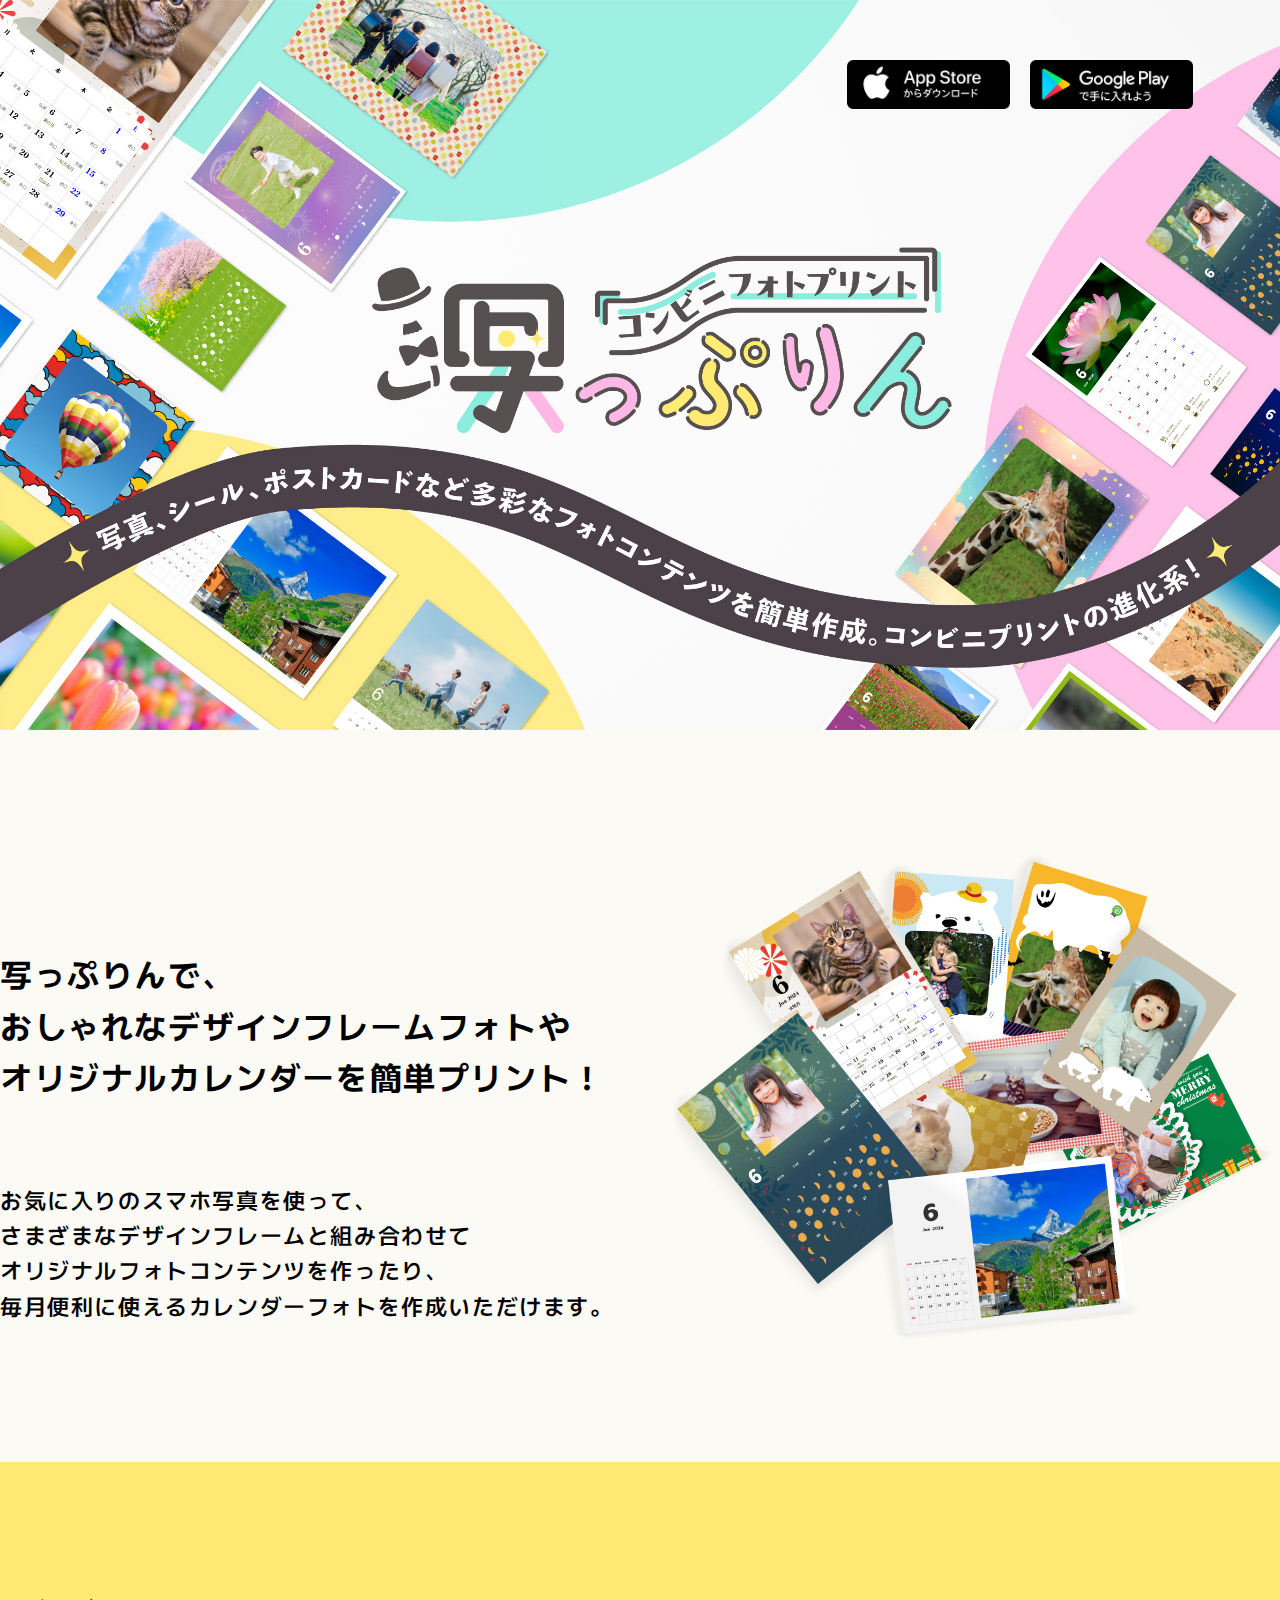
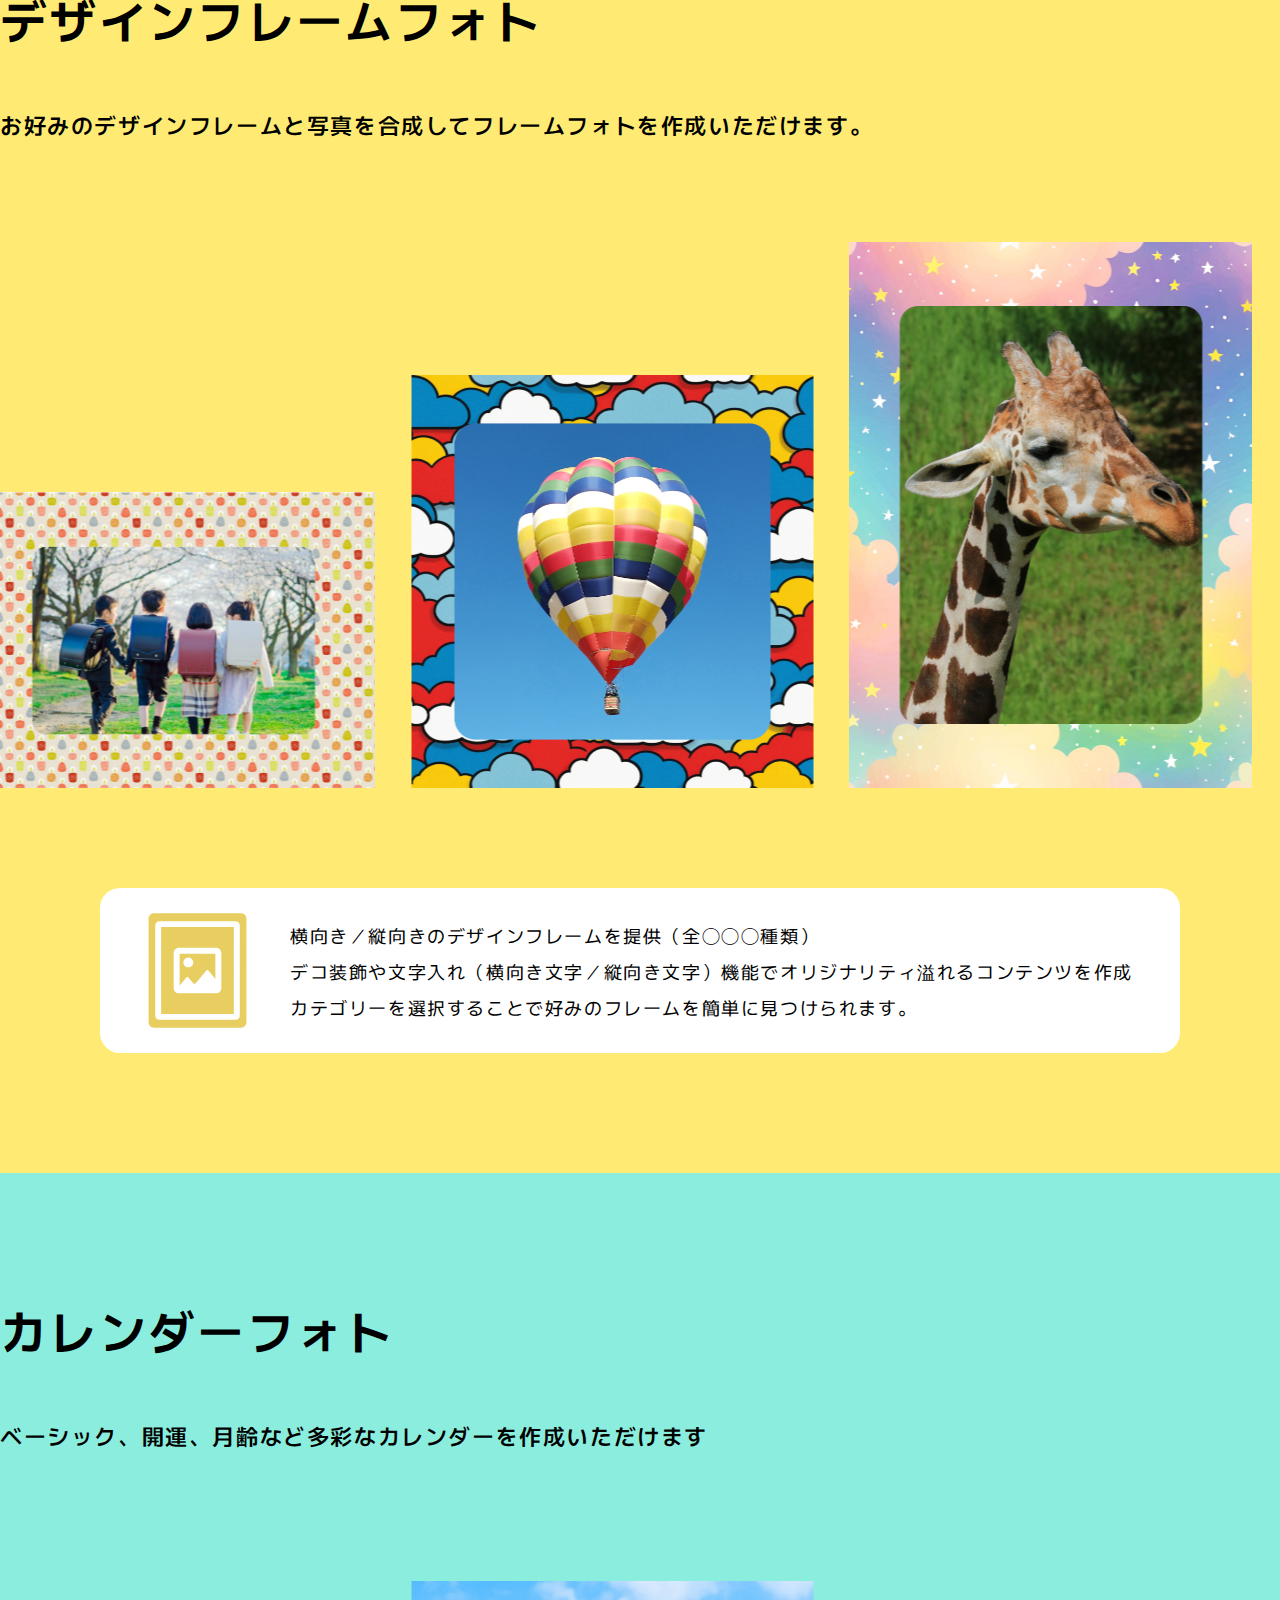
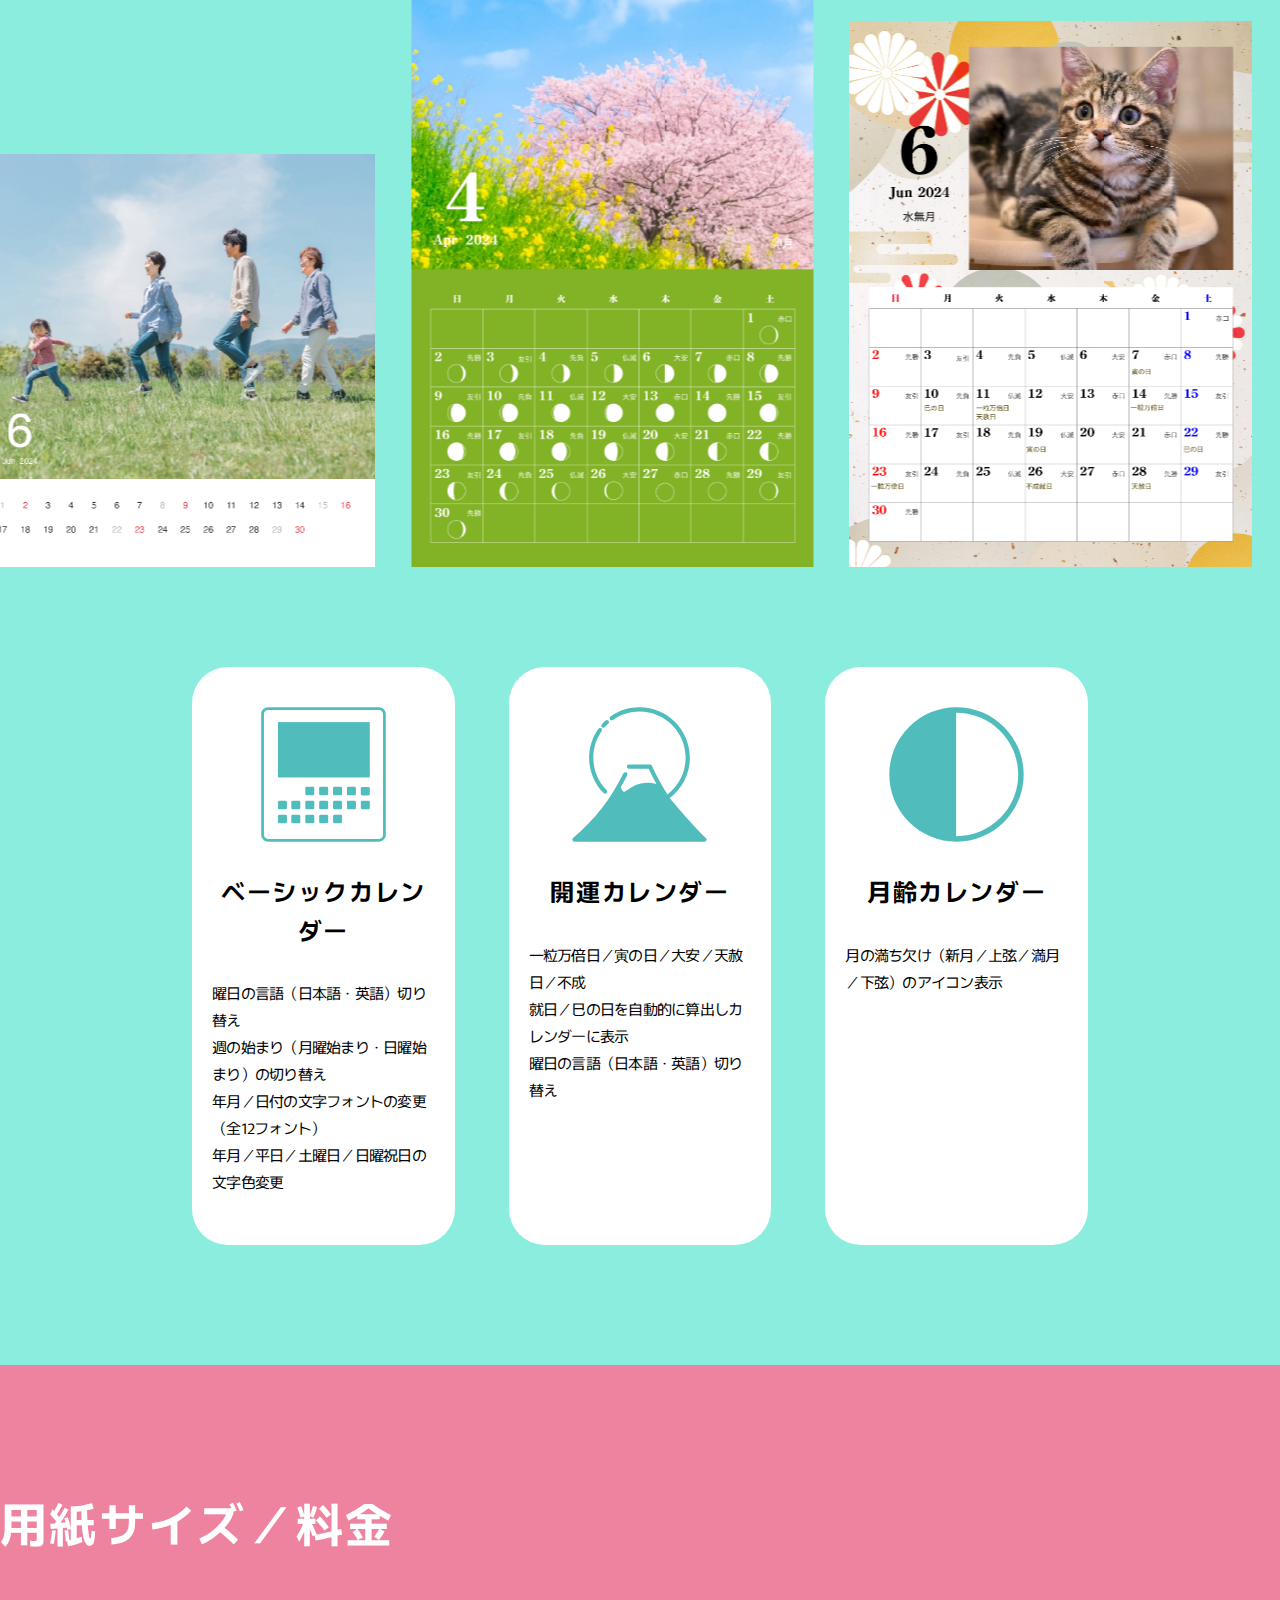
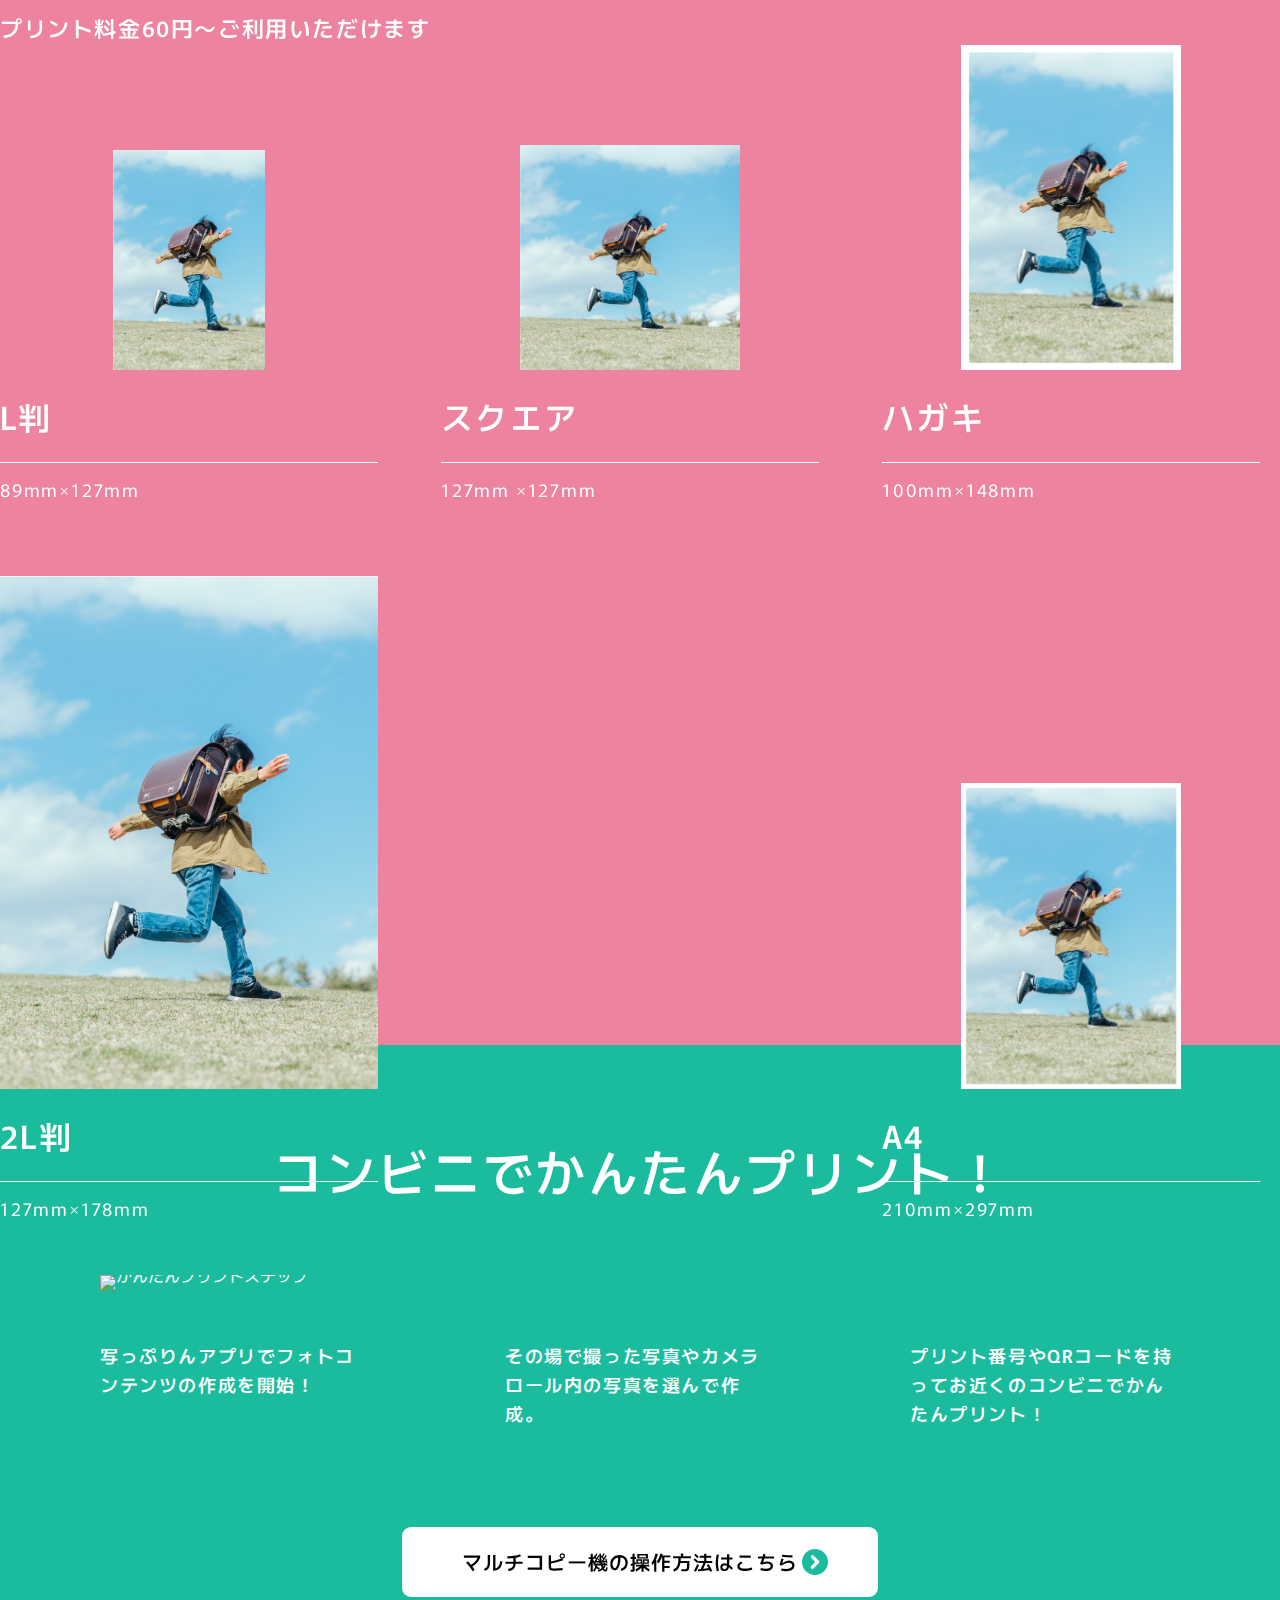
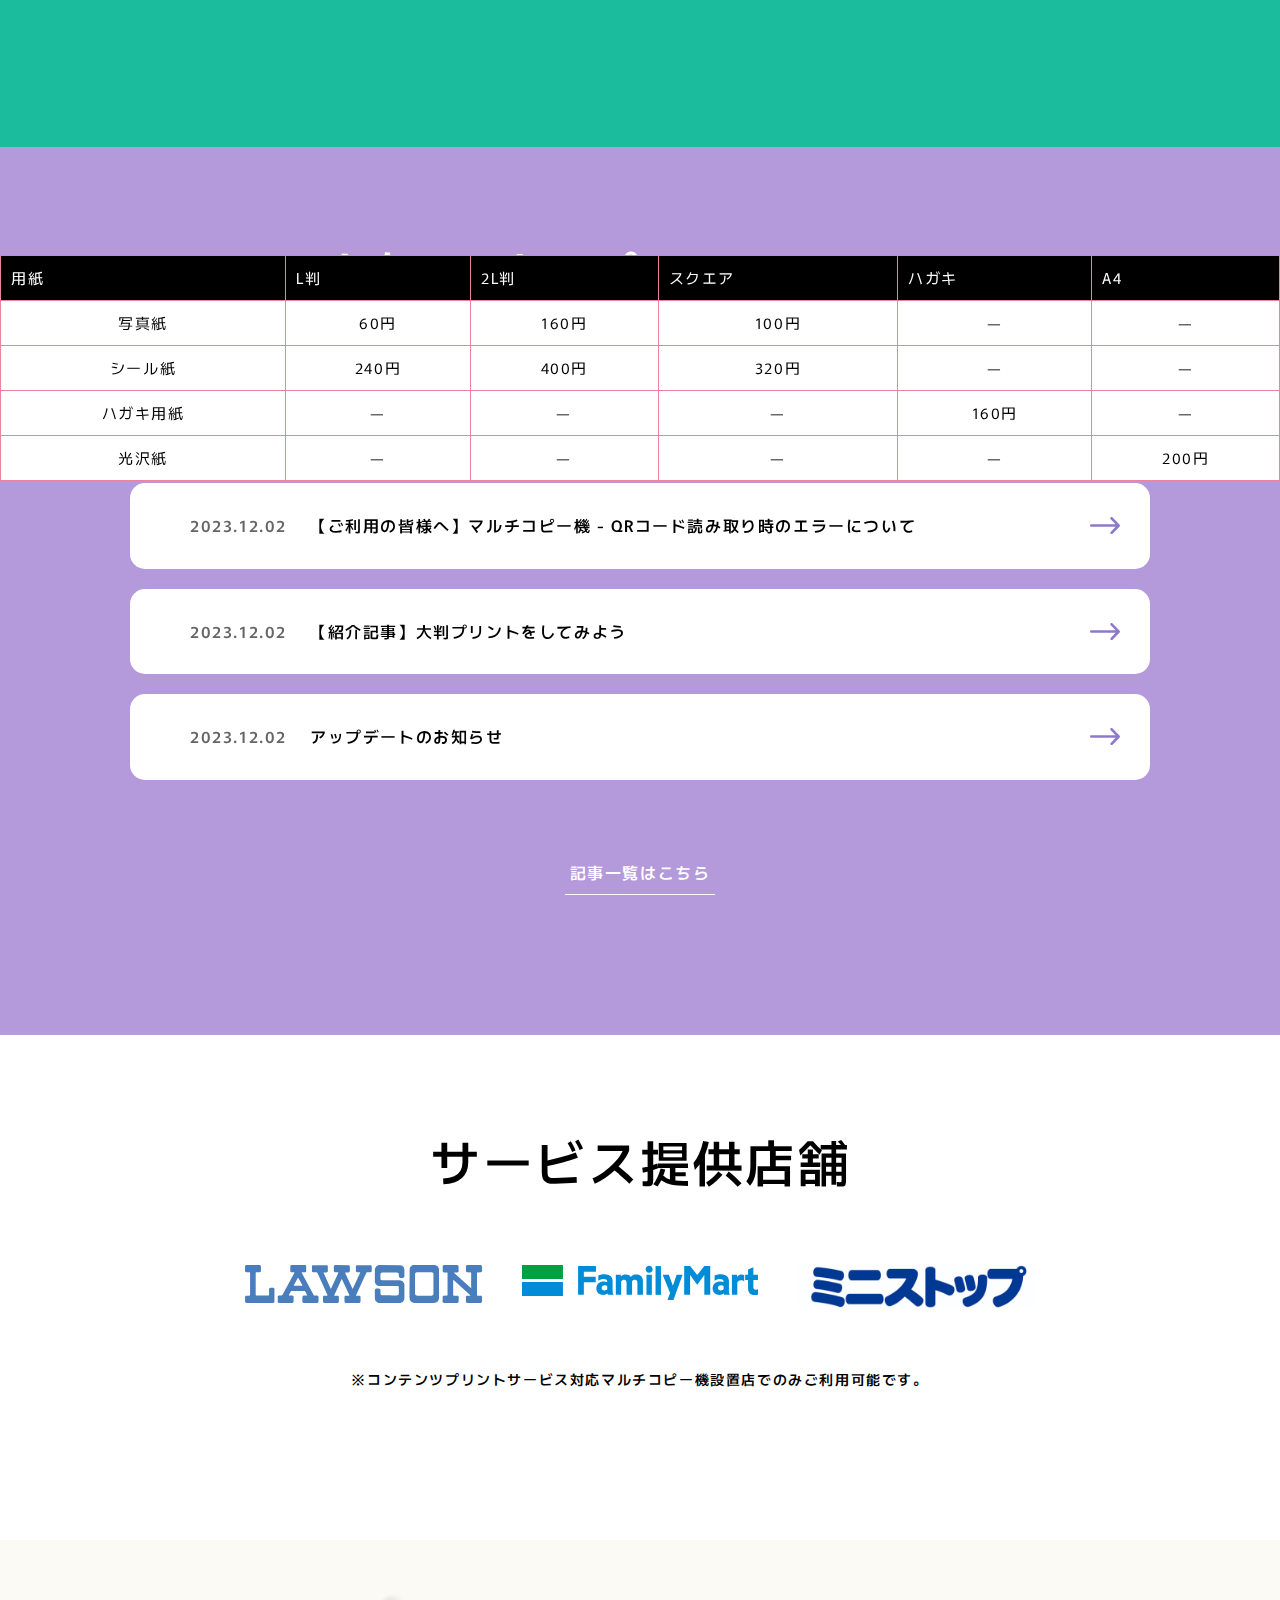
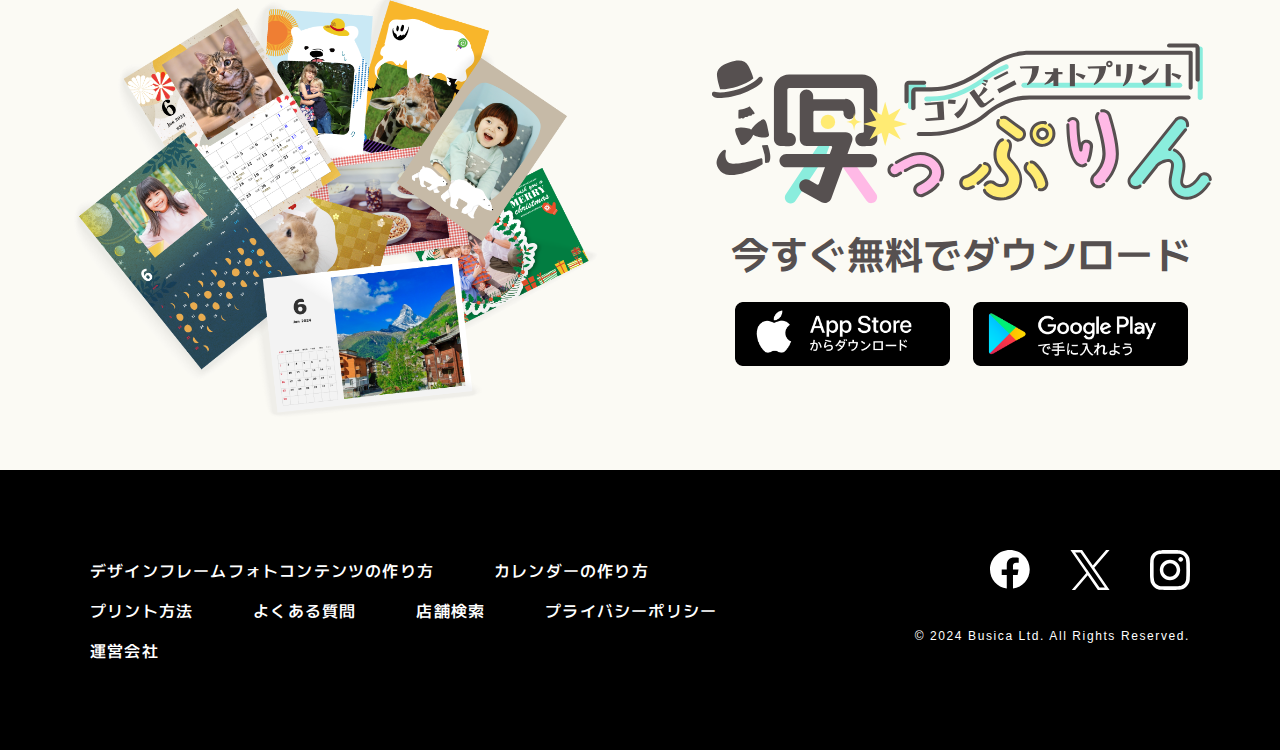
==== index.html @ fab21fe2 "Add files via upload" ====
<!DOCTYPE html>
<html lang="ja">

<head>
	<!-- Global site tag (gtag.js) - Google Analytics -->
	<script async src="https://www.googletagmanager.com/gtag/js?id=G-2T8357QYMC"></script>
	<script>
		window.dataLayer = window.dataLayer || [];
		function gtag() { dataLayer.push(arguments); }
		gtag('js', new Date());

		gtag('config', 'G-2T8357QYMC');
	</script>

	<meta name="robots" content="noindex">
	<meta charset="utf-8">
	<meta http-equiv="X-UA-Compatible" content="IE=edge">
	<meta name="viewport" content="width=device-width, initial-scale=1">
	<meta name="description" content="コンビニフォトプリント 写っぷりん">
	<meta name="keywords" content="コンビニ,プリント,スマホ" />
	<meta name="author" content="Busica Ltd.">
	<meta name="format-detection" content="telephone=no">
	<title>コンビニフォトプリント 写っぷりん</title>
	<!-- OGP -->
	<meta property="og:site_name" content="コンビニフォトプリント 写っぷりん">
	<meta property="og:type" content="website">
	<meta property="og:url" content="https://cvs-shapprin.net/">
	<meta property="og:title" content="コンビニフォトプリント 写っぷりん">
	<meta property="og:description" content="写真、シール、ポストカードなど多彩なフォトコンテンツを簡単作成。コンビニプリントの進化形！">
	<meta property="og:image" content="https://cvs-shapprin.net/assets/img/ogp.jpg">
	<meta property="og:locale" content="ja_JP">
	<meta name="twitter:card" content="summary_large_image">
	<meta name="twitter:title" content="コンビニフォトプリント 写っぷりん">
	<meta name="twitter:description" content="写真、シール、ポストカードなど多彩なフォトコンテンツを簡単作成。コンビニプリントの進化形！">
	<!-- Bootstrap core CSS -->
	<link href="assets/css/bootstrap.min.css?id=2" rel="stylesheet">
	<!-- IE10 viewport hack for Surface/desktop Windows 8 bug -->
	<link href="assets/css/ie10-viewport-bug-workaround.css" rel="stylesheet">
	<!-- block-grid -->
	<link href="assets/css/block-grid.css" rel="stylesheet" type="text/css">
	<!-- Swiper -->
	<link href="assets/css/swiper.min.css" rel="stylesheet" type="text/css">
	<!-- Splide -->
	<link href="assets/css/splide.min.css" rel="stylesheet" >
	<!-- Custom styles -->
	<link href="assets/css/style.css?v=15" rel="stylesheet">
	<!-- IE10 viewport hack for Surface/desktop Windows 8 bug -->
	<script src="assets/js/ie10-viewport-bug-workaround.js"></script>
	<!-- HTML5 shim and Respond.js for IE8 support of HTML5 elements and media queries -->
	<!--[if lt IE 9]>
		<script src="assets/js/html5shiv.min.js"></script>
		<script src="assets/js/respond.min.js"></script>
		<![endif]-->
	<!-- Favicons -->
	<link rel="apple-touch-icon" sizes="180x180" href="assets/img/favicon/apple-touch-icon.png">
    <link rel="icon" type="image/png" sizes="32x32" href="assets/img/favicon/favicon-32x32.png">
    <link rel="icon" type="image/png" sizes="16x16" href="assets/img/favicon/favicon-16x16.png">
    <link rel="manifest" href="assets/img/favicon/site.webmanifest">
    <link rel="mask-icon" href="assets/img/favicon/safari-pinned-tab.svg" color="#1FD994">
    <meta name="msapplication-TileColor" content="#1BBC9D">
    <meta name="theme-color" content="#1BBC9D">
	<!-- Loader -->
	<script src="assets/js/pace.min.js"></script>
</head>

<body id="top">

	<!-- Header -->
	<header>
		<!--<div class="hdCmn fixedHd">-->
		<div class="hdCmn">
			<div class="container">
				<div class="hdCmn_inner">
					<h1 id="logo">
						<a href="index.html">
							<img src="./assets/img/logo_shapprin.svg" alt="コンビニフォトプリント 写っぷりん">
						</a>
					</h1>
					<div class="hdBtn" id="hdBtn">
						<div class="hum"><span class="hem"></span><span class="hem"></span><span class="hem"></span></div>
					</div>
					<div class="hdMenu" id="hdMenu">
						<nav>
							<ul>
								<!--PC only-->
								<li class="dropdown onlypc">
									<a href="#" class="dropdown-toggle" data-toggle="dropdown" role="button" aria-haspopup="true" aria-expanded="false">フォトコンテンツの作り方<span class="caret"></span></a>
									<ul class="dropdown-menu">
										<li><a href="#" class="txt_wh" target="_blank">デザインフレームフォトコンテンツ</a></li>
										<li><a href="#" class="txt_wh" target="_blank">カレンダーフォト</a></li>
									</ul>
								</li>
								<!--PC only END-->
								<!--SP only-->
								<li class="photo"><a href="#">デザインフレームフォトコンテンツの作り方</a></li>
								<li class="calendar"><a href="#">カレンダーの作り方</a></li>
								<!--SP only END-->
								<li class="mfp"><a href="#">プリント方法</a></li>
								<li class="faq"><a href="faq.html">よくある質問</a></li>
								<li class="shop"><a href="https://networkprint.ne.jp/search_store/map.html">店舗検索</a></li>
							</ul>
						</nav>
					</div>
				</div>
			</div>
		</div>
	</header>

	<!-- Main -->
	<main class="toppage">

		<section class="hero">
			<div class="animation-container">
				<div class="img01"></div>
				<div class="img02"></div>
				<!--PC only-->
				<div class="appLink">
					<nav>
						<div class="for_ios" id="for_ios">
							<a href="#" target="_blank">
								<img src="assets/img/icon-store-apple.png" alt="App Storeからダウンロード">
							</a>
						</div>
						<div class="for_android" id="for_android" style="display:none;">
							<a href="#" target="_blank">
								<img src="assets/img/icon-store-google.png" alt="Google Playで手に入れよう">
							</a>
						</div>
					</nav>
				</div>
				<!--PC only END-->
			</div>
		</section>

		<!--appbox SP only-->
		<section class="appbox">
			<p>写真、シール、ポストカードなど<br>多彩なフォトコンテンツを簡単作成。<br>コンビニプリントの進化系！</p>
			<div class="appLink">
				<nav>
					<div class="row">
						<div class="col-xs-6 app_icon for_ios" id="for_ios">
							<a href="https://itunes.apple.com/jp/app/id1623128722?mt=8" target="_blank">
								<img src="assets/img/icon-store-apple.png" alt="App Storeからダウンロード">
							</a>
						</div>
						<div class="col-xs-6 app_icon for_android" id="for_android" style="display:none;">
							<a href="https://play.google.com/store/apps/details?id=com.biz_card.bizimoji"
								target="_blank">
								<img src="assets/img/icon-store-google.png" alt="Google Playで手に入れよう">
							</a>
						</div>
					</div>
				</nav>
			</div>
		</section>
		<!--appbox SP only END-->

		<!-- Feature 01-->
		<section class="feature_first_box">
			<div class="first_block">
				<div class="first_box">
					<h2 class="sub_title">写っぷりんで、<br>おしゃれなデザインフレームフォトや<br>オリジナルカレンダーを簡単プリント！</h2>
					<p class="feature_txt">お気に入りのスマホ写真を使って、<br>さまざまなデザインフレームと組み合わせて<br>オリジナルフォトコンテンツを作ったり、<br>毎月便利に使えるカレンダーフォトを作成いただけます。</p>
				</div>
				<div class="feature_img">
					<img src="./assets/img/intro_outro_img.png" alt="写っぷりんで、おしゃれなデザインフレームフォトやオリジナルカレンダーを簡単プリント！">
				</div>
			</div>
		</section>

		<!-- Feature 02-->
		<section class="feature_second_box">
			<div class="second_box">
				<h2 class="main_title">デザインフレームフォト</h2>
				<p class="feature_txt">お好みのデザインフレームと写真を合成してフレームフォトを作成いただけます。</p>
			</div>
			<!--<div class="splide" aria-label="Case">-->
			<div class="splide" id="img_slide" aria-label="Case">
				<div class="splide__track">
					<ul class="splide__list">
						<li class="splide__slide">
							<img src="./assets/img/design_photo_01.jpg" alt="Image" width="" height="">
						</li>
						<li class="splide__slide">
							<img src="./assets/img/design_photo_02.jpg" alt="Image" width="" height="">
						</li>
						<li class="splide__slide">
							<img src="./assets/img/design_photo_03.jpg" alt="Image" width="" height="">
						</li>
						<li class="splide__slide">
							<img src="./assets/img/design_photo_04.jpg" alt="Image" width="" height="">
						</li>
					</ul>
				</div>
			</div>
			<div class="second_box_point">
				<div class="point_img">
					<img src="./assets/img/icon_designframe.svg" alt="">
				</div>
				<p class="point_txt">
					横向き／縦向きのデザインフレームを提供（全◯◯◯種類）<br>
					デコ装飾や文字入れ（横向き文字／縦向き文字）機能でオリジナリティ溢れるコンテンツを作成<br>
					カテゴリーを選択することで好みのフレームを簡単に見つけられます。
				</p>
			</div>
		</section>

		<!-- Feature 03-->
		<section class="feature_third_box">
			<div class="third_box">
				<h2 class="main_title">カレンダーフォト</h2>
				<p class="feature_txt">ベーシック、開運、月齢など多彩なカレンダーを作成いただけます</p>
			</div>
			<!--<div class="splide" aria-label="Case">-->
			<div class="splide" id="img_slide_02" aria-label="Case">
				<div class="splide__track">
					<ul class="splide__list">
						<li class="splide__slide">
							<img src="./assets/img/calendar_photo_01.png" alt="Image" width="" height="">
						</li>
						<li class="splide__slide">
							<img src="./assets/img/calendar_photo_02.png" alt="Image" width="" height="">
						</li>
						<li class="splide__slide">
							<img src="./assets/img/calendar_photo_03.jpg" alt="Image" width="" height="">
						</li>
						<li class="splide__slide">
							<img src="./assets/img/calendar_photo_04.jpg" alt="Image" width="" height="">
						</li>
						<li class="splide__slide">
							<img src="./assets/img/calendar_photo_05.jpg" alt="Image" width="" height="">
						</li>
						<li class="splide__slide">
							<img src="./assets/img/calendar_photo_06.png" alt="Image" width="" height="">
						</li>
						<li class="splide__slide">
							<img src="./assets/img/calendar_photo_07.jpg" alt="Image" width="" height="">
						</li>
						<li class="splide__slide">
							<img src="./assets/img/calendar_photo_08.jpg" alt="Image" width="" height="">
						</li>
					</ul>
				</div>
			</div>
			<ul class="third_box_point">
				<li>
					<div class="point_img">
						<img src="./assets/img/icon_calendar_basic.svg" alt="">
					</div>
					<p class="point_title">ベーシックカレンダー</p>
					<p class="point_txt">
						曜日の言語（日本語・英語）切り替え<br>
						週の始まり（月曜始まり・日曜始まり）の切り替え<br>
						年月／日付の文字フォントの変更（全12フォント）<br>
						年月／平日／土曜日／日曜祝日の文字色変更
					</p>
				</li>
				<li>
					<div class="point_img">
						<img src="./assets/img/icon_calendar_kaiun.svg" alt="">
					</div>
					<p class="point_title">開運カレンダー</p>
					<p class="point_txt">
						一粒万倍日／寅の日／大安／天赦日／不成<br>
						就日／巳の日を自動的に算出しカレンダーに表示<br>
						曜日の言語（日本語・英語）切り替え
					</p>
				</li>
				<li>
					<div class="point_img">
						<img src="./assets/img/icon_calendar_moon.svg" alt="">
					</div>
					<p class="point_title">月齢カレンダー</p>
					<p class="point_txt">
						月の満ち欠け（新月／上弦／満月／下弦）のアイコン表示
					</p>
				</li>
			</ul>
		</section>

		<!-- Price -->
		<div id="PRINTPRICE" class="anchor"></div>
		<section class="print_price">
			<div class="print_wbox">
				<div class="price_Box">
					<h2 class="main_title txt_wh">用紙サイズ／料金</h2>
					<p class="feature_txt txt_wh">プリント料金60円～ご利用いただけます</p>
				</div>
				<ul class="price_flex">
					<li>
						<div class="price_detail_flex">
							<div class="side_img_sp">
								<img src="./assets/img/size_img_l.jpg" alt="L判">
							</div>
							<div class="side_txt_sp">
								<p class="sheet_title">L判</p>
								<div class="size_box">
									<p class="size_txt">89mm×127mm</p>
								</div>
								<!-- <p class="price_txt">写真紙　60<span>円</span></p> -->
							</div>
						</div>
					</li>
					<li>
						<div class="price_detail_flex">
							<div class="side_img_sp">
								<img src="./assets/img/size_img_square.jpg" alt="スクエア">
							</div>
							<div class="side_txt_sp">
								<p class="sheet_title">スクエア</p>
								<div class="size_box">
									<p class="size_txt">127mm ×127mm </p>
								</div>
							</div>
						</div>
					</li>
					<li>
						<div class="price_detail_flex">
							<div class="side_img_sp">
								<img src="./assets/img/size_img_hagaki.jpg" alt="ハガキ">
							</div>
							<div class="side_txt_sp">
								<p class="sheet_title">ハガキ</p>
								<div class="size_box">
									<p class="size_txt">100mm×148mm</p>
								</div>
							</div>
						</div>
					</li>
					<li>
						<div class="price_detail_flex">
							<div class="side_img_sp">
								<img src="./assets/img/size_img_2l.jpg" alt="2L判">
							</div>
							<div class="side_txt_sp">
								<p class="sheet_title">2L判</p>
								<div class="size_box">
									<p class="size_txt">127mm×178mm</p>
								</div>
							</div>
						</div>
					</li>
					<li>
						<div class="price_detail_flex">
							<div class="side_img_sp">
								<img src="./assets/img/size_img_a4.jpg" alt="A4">
							</div>
							<div class="side_txt_sp">
								<p class="sheet_title">A4</p>
								<div class="size_box">
									<p class="size_txt">210mm×297mm</p>
								</div>
							</div>
						</div>
					</li>
				</ul>

				<table class="price_table">
					<tr>
						<th class="txt_L">用紙</th>
						<th class="txt_M">L判</th>
						<th class="txt_M">2L判</th>
						<th class="txt_M">スクエア</th>
						<th class="txt_M">ハガキ</th>
						<th class="txt_M">A4</th>
					</tr>
					<tr>
						<td class="txt_L">写真紙</td>
						<td>60<span>円</span></td>
						<td>160<span>円</span></td>
						<td>100<span>円</span></td>
						<td class="txt_S">&#x2014;</td>
						<td class="txt_S">&#x2014;</td>
					</tr>
					<tr>
						<td class="txt_L">シール紙</td>
						<td>240<span>円</span></td>
						<td>400<span>円</span></td>
						<td>320<span>円</span></td>
						<td class="txt_S">&#x2014;</td>
						<td class="txt_S">&#x2014;</td>
					</tr>
					<tr>
						<td class="txt_L">ハガキ用紙</td>
						<td class="txt_S">&#x2014;</td>
						<td class="txt_S">&#x2014;</td>
						<td class="txt_S">&#x2014;</td>
						<td>160<span>円</span></td>
						<td class="txt_S">&#x2014;</td>
					</tr>
					<tr>
						<td class="txt_L">光沢紙</td>
						<td class="txt_S">&#x2014;</td>
						<td class="txt_S">&#x2014;</td>
						<td class="txt_S">&#x2014;</td>
						<td class="txt_S">&#x2014;</td>
						<td>200<span>円</span></td>
					</tr>
				</table>
			</div>
		</section>			

		<!-- step -->
		<div id="USAGE" class="anchor"></div>
		<section class="step">
			<h1>コンビニでかんたんプリント！</h1>
			<!-- step PC -->
			<div class="stepBox_pc">
				<img data-original="assets/img/step_all.png" src="assets/img/blank.png" class="lazy" alt="かんたんプリントステップ">
				<ul class="stepBox_pc_column">
					<li>写っぷりんアプリでフォトコンテンツの作成を開始！</li>
					<li>その場で撮った写真やカメラロール内の写真を選んで作成。</li>
					<li>プリント番号やQRコードを持ってお近くのコンビニでかんたんプリント！</li>
				</ul>
				<p class="stepBox_btn">
					<a href="#">マルチコピー機の操作方法はこちら</a>
				</p>
			</div> 
			<!-- step SP -->
			<div class="stepBox_sp">
				<div class="stepBox_sp_flex">
					<div class="stepBoxImg">
						<img data-original="assets/img/step_01.svg" src="assets/img/blank.png" class="lazy" alt="写っぷりんでかんたんプリント ステップ1">
					</div>
					<div>
						<p class="stepBox_sp_txt">写っぷりんアプリでフォトコンテンツの作成を開始！</p>
					</div>
				</div>
				<div class="arrow"><img src="assets/img/step_arrow_t.svg" alt="矢印"></div>
				<div class="stepBox_sp_flex">
					<div class="stepBoxImg">
						<img data-original="assets/img/step_02.svg" src="assets/img/blank.png" class="lazy" alt="写っぷりんでかんたんプリント ステップ2">
					</div>
					<div>
						<p class="stepBox_sp_txt">その場で撮った写真やカメラロール内の写真を選んで作成。</p>
					</div>
				</div>
				<div class="arrow"><img src="assets/img/step_arrow_t.svg" alt="矢印"></div>
				<div class="stepBox_sp_flex">
					<div class="stepBoxImg">
						<img data-original="assets/img/step_03.svg" src="assets/img/blank.png" class="lazy" alt="写っぷりんでかんたんプリント ステップ3">
					</div>
					<div>
						<p class="stepBox_sp_txt">プリント番号やQRコードを持ってお近くのコンビニでかんたんプリント！</p>
					</div>
				</div>
				<p class="stepBox_btn">
					<a href="#">マルチコピー機の操作方法はこちら</a>
				</p>
			</div> 
		</section>

		<!-- news -->
		<section class="news">
			<div class="container">
				<h1>お知らせ・プレスリリース</h1>

                <!-- 記事 -->
				<a class="information" href="#">
					<dl class="list-first">
						<dt>2023.12.02</dt>
						<dd>アップデートのお知らせ</dd>
					</dl>
				</a>

                <!-- 記事 -->
				<a class="information" href="#">
					<dl class="list-first">
						<dt>2023.12.02</dt>
						<dd>【ご利用の皆様へ】マルチコピー機 - QRコード読み取り時のエラーについて</dd>
					</dl>
				</a>

                <!-- 記事 -->
				<a class="information" href="#">
					<dl class="list-first">
						<dt>2023.12.02</dt>
						<dd>【紹介記事】大判プリントをしてみよう</dd>
					</dl>
				</a>

                <!-- 記事 -->
				<a class="information" href="#">
					<dl class="list-first">
						<dt>2023.12.02</dt>
						<dd>アップデートのお知らせ</dd>
					</dl>
				</a>

				<p class="article">
					<a href="#">記事一覧はこちら</a>
				</p>
			</div>
		</section>

		<section class="store">
			<div class="container">
				<h1>サービス提供店舗</h1>
				<div class="shop_list">
					<div class="row">
						<div class="col-sm-4">
							<p><a href="https://networkprint.ne.jp/search_store/map.html" target="_blank"><img src="./assets/img/logo_convini_lawson.svg" alt="ローソン"></a></p>
						</div>
						<div class="col-sm-4">
							<p><a href="https://networkprint.ne.jp/search_store/map.html" target="_blank"><img src="./assets/img/logo_convini_familymart.svg" alt="ファミリーマート"></a></p>
						</div>
						<div class="col-sm-4">
							<p><a href="https://networkprint.ne.jp/search_store/map.html" target="_blank"><img src="assets/img/logo_convini_ministop.png" alt="ミニストップ"></a></p>
						</div>
					</div>
				</div>
				<p>※コンテンツプリントサービス対応マルチコピー機設置店でのみご利用可能です。</p>
			</div>
		</section>
	</main>

	<!-- Footer -->
	<footer>
		<div class="ft">
			<section class="ftCmn_dl">
				<div class="ftCmn_dl_flex">
					<div class="ftImg">
						<img src="./assets/img/intro_outro_img.png" alt="今すぐ無料でダウンロード">
					</div>
					<div class="ftCmn_dl_right">
						<h1><img src="assets/img/logo_shapprin.svg" alt="コンビニフォトプリント 写っぷりん"></h1>
						<h2>今すぐ無料でダウンロード</h2>
						<div class="appLink">
							<nav>
								<div class="for_ios" id="for_ios">
									<a href="https://itunes.apple.com/jp/app/id1623128722?mt=8" target="_blank">

										<img src="./assets/img/icon-store-apple.png" alt="App Storeからダウンロード">
									</a>
								</div>
								<div class="for_android" id="for_android">
									<a href="https://play.google.com/store/apps/details?id=com.biz_card.bizimoji"
										target="_blank">
										<img src="./assets/img/icon-store-google.png" alt="Google Playで手に入れよう">
									</a>
								</div>
							</nav>
						</div>
					</div>
				</div>
			</section>
		</div>

		<section class="ftCmn_menu">
			<div class="container">
				<div class="ftCmn_menu_inner">
					<div class="ftCmn_menu_left">
						<nav>
							<div class="ftCmn_menu_grv">
								<ul>
									<li><a href="#">デザインフレームフォトコンテンツの作り方</a></li>
									<li><a href="#">カレンダーの作り方</a></li>
								</ul>
								<ul>
									<li><a href="#">プリント方法</a></li>
									<li><a href="faq.html">よくある質問</a></li>
									<li><a href="https://networkprint.ne.jp/search_store/map.html">店舗検索</a></li>
									<li><a href="privacy.html">プライバシーポリシー</a></li>
								</ul>
								<ul>
									<li><a href="https://www.busica.co.jp/">運営会社</a></li>
								</ul>
							</div>
						</nav>
					</div>
					<div class="ftCmn_menu_right">
						<nav>
							<div class="ftCmn_menu_sns">
								<ul>
									<li><a href="https://www.facebook.com/bizicard/"><img src="assets/img/icon_sns_fb.svg" alt="facebook"></a></li>
									<li><a href="https://twitter.com/BiziCard"><img src="assets/img/icon_sns_x.svg" alt="twitter"></a></li>
									<li><a href="https://www.instagram.com/bizicard/"><img src="assets/img/icon_sns_insta.svg" alt="Instagram"></a></li>
								</ul>
							</div>
						</nav>
						<p class="copy">© 2024 Busica Ltd. All Rights Reserved.</p>
					</div>
				</div>
			</div>
		</section>
	</footer>

	<!-- TOPへ -->
	<div id="page-top"><a href="#top"><img src="./assets/img/arrow_circle_up.svg" alt="ページの上部に戻る"></a></div>


	<!-- jquery -->
	<script src="assets/js/jquery-3.3.1.min.js"></script>
	<!-- bootstrap -->
	<script src="assets/js/bootstrap.min.js"></script>
	<!-- LazyLoad -->
	<script src="assets/js/jquery.lazyload.min.js"></script>
	<!-- SmoothScroll -->
	<script src="assets/js/smoothScroll.js"></script>
	<!-- Settings -->
	<script src="assets/js/settings.js?v=20201021"></script>

	<script type="text/javascript">
		$(function () {
			let ua = navigator.userAgent;
			//alert(ua);
			var device_type = getParam('device');
			//console.log('device_type: '+device_type);
			if (device_type == "ios" || ua == "BiziMoji_iOSApp") {
				$('.for_android').hide();
				$('.for_ios').removeClass('col-xs-6').addClass('col-xs-12');
			} else {
				$('.for_android').show();
			}
		});

		function getParam(name, url) {
			if (!url) url = window.location.href;
			name = name.replace(/[\[\]]/g, "\\$&");
			var regex = new RegExp("[?&]" + name + "(=([^&#]*)|&|#|$)"),
				results = regex.exec(url);
			if (!results) return null;
			if (!results[2]) return '';
			return decodeURIComponent(results[2].replace(/\+/g, " "));
		}

	</script>

	<!-- Splide -->
	<script src="assets/js/splide.min.js"></script>
	<script src="assets/js/splide-extension-auto-scroll.min.js"></script>
	<script>
		$(function(){
			var splide_case = new Splide('#img_slide', {
				pagination : false,
				arrows     : false,
				type   : 'loop',
				drag   : 'free',
				gap    : '36px',
				perPage: 3,
				autoScroll: {
				speed: 0.6,
				pauseOnHover: false,
				pauseOnFocus: false,
				},
				// ブレイクポイントでの設定変更
				breakpoints: {
				850: { // 850px以下のときの設定
					gap    : '26px',
					perPage: 2,
				},
				500: { // 500px以下のときの設定
					gap    : '20px',
					perPage: 1,
				},
				},
			});
			splide_case.mount( window.splide.Extensions );
		});
	</script>
	<script>
		$(function(){
			var splide_case = new Splide('#img_slide_02', {
				pagination : false,
				arrows     : false,
				type   : 'loop',
				drag   : 'free',
				gap    : '36px',
				perPage: 3,
				autoScroll: {
				speed: 0.6,
				pauseOnHover: false,
				pauseOnFocus: false,
				},
				// ブレイクポイントでの設定変更
				breakpoints: {
				850: { // 850px以下のときの設定
					gap    : '26px',
					perPage: 2,
				},
				500: { // 500px以下のときの設定
					gap    : '20px',
					perPage: 1,
				},
				},
			});
			splide_case.mount( window.splide.Extensions );
		});
	</script>

</body>

</html>
---- assets/css/ie10-viewport-bug-workaround.css ----
/*!
 * IE10 viewport hack for Surface/desktop Windows 8 bug
 * Copyright 2014-2015 Twitter, Inc.
 * Licensed under MIT (https://github.com/twbs/bootstrap/blob/master/LICENSE)
 */

/*
 * See the Getting Started docs for more information:
 * http://getbootstrap.com/getting-started/#support-ie10-width
 */
@-webkit-viewport { width: device-width; }
@-moz-viewport    { width: device-width; }
@-ms-viewport     { width: device-width; }
@-o-viewport      { width: device-width; }
@viewport         { width: device-width; }
---- assets/css/block-grid.css ----
[class*="block-grid-"] {
  display: block;
  margin: 0 -15px;
  padding: 0;
}
[class*="block-grid-"]:before,
[class*="block-grid-"]:after {
  content: " ";
  display: table;
}
[class*="block-grid-"]:after {
  clear: both;
}
.block-grid-item {
  display: inline;
  margin: 0;
  padding: 0 15px;
  height: auto;
  float: left;
  list-style: none;
}
.block-grid-xs-1 > .block-grid-item {
  width: 100%;
}
.block-grid-xs-1 > .block-grid-item:nth-of-type(n) {
  clear: none;
}
.block-grid-xs-1 > .block-grid-item:nth-of-type(1n+1) {
  clear: both;
}
.block-grid-xs-2 > .block-grid-item {
  width: 50%;
}
.block-grid-xs-2 > .block-grid-item:nth-of-type(n) {
  clear: none;
}
.block-grid-xs-2 > .block-grid-item:nth-of-type(2n+1) {
  clear: both;
}
.block-grid-xs-3 > .block-grid-item {
  width: 33.333333333333336%;
}
.block-grid-xs-3 > .block-grid-item:nth-of-type(n) {
  clear: none;
}
.block-grid-xs-3 > .block-grid-item:nth-of-type(3n+1) {
  clear: both;
}
.block-grid-xs-4 > .block-grid-item {
  width: 25%;
}
.block-grid-xs-4 > .block-grid-item:nth-of-type(n) {
  clear: none;
}
.block-grid-xs-4 > .block-grid-item:nth-of-type(4n+1) {
  clear: both;
}
.block-grid-xs-5 > .block-grid-item {
  width: 20%;
}
.block-grid-xs-5 > .block-grid-item:nth-of-type(n) {
  clear: none;
}
.block-grid-xs-5 > .block-grid-item:nth-of-type(5n+1) {
  clear: both;
}
.block-grid-xs-6 > .block-grid-item {
  width: 16.666666666666668%;
}
.block-grid-xs-6 > .block-grid-item:nth-of-type(n) {
  clear: none;
}
.block-grid-xs-6 > .block-grid-item:nth-of-type(6n+1) {
  clear: both;
}
.block-grid-xs-7 > .block-grid-item {
  width: 14.285714285714286%;
}
.block-grid-xs-7 > .block-grid-item:nth-of-type(n) {
  clear: none;
}
.block-grid-xs-7 > .block-grid-item:nth-of-type(7n+1) {
  clear: both;
}
.block-grid-xs-8 > .block-grid-item {
  width: 12.5%;
}
.block-grid-xs-8 > .block-grid-item:nth-of-type(n) {
  clear: none;
}
.block-grid-xs-8 > .block-grid-item:nth-of-type(8n+1) {
  clear: both;
}
.block-grid-xs-9 > .block-grid-item {
  width: 11.11111111111111%;
}
.block-grid-xs-9 > .block-grid-item:nth-of-type(n) {
  clear: none;
}
.block-grid-xs-9 > .block-grid-item:nth-of-type(9n+1) {
  clear: both;
}
.block-grid-xs-10 > .block-grid-item {
  width: 10%;
}
.block-grid-xs-10 > .block-grid-item:nth-of-type(n) {
  clear: none;
}
.block-grid-xs-10 > .block-grid-item:nth-of-type(10n+1) {
  clear: both;
}
.block-grid-xs-11 > .block-grid-item {
  width: 9.090909090909092%;
}
.block-grid-xs-11 > .block-grid-item:nth-of-type(n) {
  clear: none;
}
.block-grid-xs-11 > .block-grid-item:nth-of-type(11n+1) {
  clear: both;
}
.block-grid-xs-12 > .block-grid-item {
  width: 8.333333333333334%;
}
.block-grid-xs-12 > .block-grid-item:nth-of-type(n) {
  clear: none;
}
.block-grid-xs-12 > .block-grid-item:nth-of-type(12n+1) {
  clear: both;
}
@media (min-width: 768px) {
  .block-grid-sm-1 > .block-grid-item {
    width: 100%;
  }
  .block-grid-sm-1 > .block-grid-item:nth-of-type(n) {
    clear: none;
  }
  .block-grid-sm-1 > .block-grid-item:nth-of-type(1n+1) {
    clear: both;
  }
  .block-grid-sm-2 > .block-grid-item {
    width: 50%;
  }
  .block-grid-sm-2 > .block-grid-item:nth-of-type(n) {
    clear: none;
  }
  .block-grid-sm-2 > .block-grid-item:nth-of-type(2n+1) {
    clear: both;
  }
  .block-grid-sm-3 > .block-grid-item {
    width: 33.333333333333336%;
  }
  .block-grid-sm-3 > .block-grid-item:nth-of-type(n) {
    clear: none;
  }
  .block-grid-sm-3 > .block-grid-item:nth-of-type(3n+1) {
    clear: both;
  }
  .block-grid-sm-4 > .block-grid-item {
    width: 25%;
  }
  .block-grid-sm-4 > .block-grid-item:nth-of-type(n) {
    clear: none;
  }
  .block-grid-sm-4 > .block-grid-item:nth-of-type(4n+1) {
    clear: both;
  }
  .block-grid-sm-5 > .block-grid-item {
    width: 20%;
  }
  .block-grid-sm-5 > .block-grid-item:nth-of-type(n) {
    clear: none;
  }
  .block-grid-sm-5 > .block-grid-item:nth-of-type(5n+1) {
    clear: both;
  }
  .block-grid-sm-6 > .block-grid-item {
    width: 16.666666666666668%;
  }
  .block-grid-sm-6 > .block-grid-item:nth-of-type(n) {
    clear: none;
  }
  .block-grid-sm-6 > .block-grid-item:nth-of-type(6n+1) {
    clear: both;
  }
  .block-grid-sm-7 > .block-grid-item {
    width: 14.285714285714286%;
  }
  .block-grid-sm-7 > .block-grid-item:nth-of-type(n) {
    clear: none;
  }
  .block-grid-sm-7 > .block-grid-item:nth-of-type(7n+1) {
    clear: both;
  }
  .block-grid-sm-8 > .block-grid-item {
    width: 12.5%;
  }
  .block-grid-sm-8 > .block-grid-item:nth-of-type(n) {
    clear: none;
  }
  .block-grid-sm-8 > .block-grid-item:nth-of-type(8n+1) {
    clear: both;
  }
  .block-grid-sm-9 > .block-grid-item {
    width: 11.11111111111111%;
  }
  .block-grid-sm-9 > .block-grid-item:nth-of-type(n) {
    clear: none;
  }
  .block-grid-sm-9 > .block-grid-item:nth-of-type(9n+1) {
    clear: both;
  }
  .block-grid-sm-10 > .block-grid-item {
    width: 10%;
  }
  .block-grid-sm-10 > .block-grid-item:nth-of-type(n) {
    clear: none;
  }
  .block-grid-sm-10 > .block-grid-item:nth-of-type(10n+1) {
    clear: both;
  }
  .block-grid-sm-11 > .block-grid-item {
    width: 9.090909090909092%;
  }
  .block-grid-sm-11 > .block-grid-item:nth-of-type(n) {
    clear: none;
  }
  .block-grid-sm-11 > .block-grid-item:nth-of-type(11n+1) {
    clear: both;
  }
  .block-grid-sm-12 > .block-grid-item {
    width: 8.333333333333334%;
  }
  .block-grid-sm-12 > .block-grid-item:nth-of-type(n) {
    clear: none;
  }
  .block-grid-sm-12 > .block-grid-item:nth-of-type(12n+1) {
    clear: both;
  }
}
@media (min-width: 992px) {
  .block-grid-md-1 > .block-grid-item {
    width: 100%;
  }
  .block-grid-md-1 > .block-grid-item:nth-of-type(n) {
    clear: none;
  }
  .block-grid-md-1 > .block-grid-item:nth-of-type(1n+1) {
    clear: both;
  }
  .block-grid-md-2 > .block-grid-item {
    width: 50%;
  }
  .block-grid-md-2 > .block-grid-item:nth-of-type(n) {
    clear: none;
  }
  .block-grid-md-2 > .block-grid-item:nth-of-type(2n+1) {
    clear: both;
  }
  .block-grid-md-3 > .block-grid-item {
    width: 33.333333333333336%;
  }
  .block-grid-md-3 > .block-grid-item:nth-of-type(n) {
    clear: none;
  }
  .block-grid-md-3 > .block-grid-item:nth-of-type(3n+1) {
    clear: both;
  }
  .block-grid-md-4 > .block-grid-item {
    width: 25%;
  }
  .block-grid-md-4 > .block-grid-item:nth-of-type(n) {
    clear: none;
  }
  .block-grid-md-4 > .block-grid-item:nth-of-type(4n+1) {
    clear: both;
  }
  .block-grid-md-5 > .block-grid-item {
    width: 20%;
  }
  .block-grid-md-5 > .block-grid-item:nth-of-type(n) {
    clear: none;
  }
  .block-grid-md-5 > .block-grid-item:nth-of-type(5n+1) {
    clear: both;
  }
  .block-grid-md-6 > .block-grid-item {
    width: 16.666666666666668%;
  }
  .block-grid-md-6 > .block-grid-item:nth-of-type(n) {
    clear: none;
  }
  .block-grid-md-6 > .block-grid-item:nth-of-type(6n+1) {
    clear: both;
  }
  .block-grid-md-7 > .block-grid-item {
    width: 14.285714285714286%;
  }
  .block-grid-md-7 > .block-grid-item:nth-of-type(n) {
    clear: none;
  }
  .block-grid-md-7 > .block-grid-item:nth-of-type(7n+1) {
    clear: both;
  }
  .block-grid-md-8 > .block-grid-item {
    width: 12.5%;
  }
  .block-grid-md-8 > .block-grid-item:nth-of-type(n) {
    clear: none;
  }
  .block-grid-md-8 > .block-grid-item:nth-of-type(8n+1) {
    clear: both;
  }
  .block-grid-md-9 > .block-grid-item {
    width: 11.11111111111111%;
  }
  .block-grid-md-9 > .block-grid-item:nth-of-type(n) {
    clear: none;
  }
  .block-grid-md-9 > .block-grid-item:nth-of-type(9n+1) {
    clear: both;
  }
  .block-grid-md-10 > .block-grid-item {
    width: 10%;
  }
  .block-grid-md-10 > .block-grid-item:nth-of-type(n) {
    clear: none;
  }
  .block-grid-md-10 > .block-grid-item:nth-of-type(10n+1) {
    clear: both;
  }
  .block-grid-md-11 > .block-grid-item {
    width: 9.090909090909092%;
  }
  .block-grid-md-11 > .block-grid-item:nth-of-type(n) {
    clear: none;
  }
  .block-grid-md-11 > .block-grid-item:nth-of-type(11n+1) {
    clear: both;
  }
  .block-grid-md-12 > .block-grid-item {
    width: 8.333333333333334%;
  }
  .block-grid-md-12 > .block-grid-item:nth-of-type(n) {
    clear: none;
  }
  .block-grid-md-12 > .block-grid-item:nth-of-type(12n+1) {
    clear: both;
  }
}
@media (min-width: 1200px) {
  .block-grid-lg-1 > .block-grid-item {
    width: 100%;
  }
  .block-grid-lg-1 > .block-grid-item:nth-of-type(n) {
    clear: none;
  }
  .block-grid-lg-1 > .block-grid-item:nth-of-type(1n+1) {
    clear: both;
  }
  .block-grid-lg-2 > .block-grid-item {
    width: 50%;
  }
  .block-grid-lg-2 > .block-grid-item:nth-of-type(n) {
    clear: none;
  }
  .block-grid-lg-2 > .block-grid-item:nth-of-type(2n+1) {
    clear: both;
  }
  .block-grid-lg-3 > .block-grid-item {
    width: 33.333333333333336%;
  }
  .block-grid-lg-3 > .block-grid-item:nth-of-type(n) {
    clear: none;
  }
  .block-grid-lg-3 > .block-grid-item:nth-of-type(3n+1) {
    clear: both;
  }
  .block-grid-lg-4 > .block-grid-item {
    width: 25%;
  }
  .block-grid-lg-4 > .block-grid-item:nth-of-type(n) {
    clear: none;
  }
  .block-grid-lg-4 > .block-grid-item:nth-of-type(4n+1) {
    clear: both;
  }
  .block-grid-lg-5 > .block-grid-item {
    width: 20%;
  }
  .block-grid-lg-5 > .block-grid-item:nth-of-type(n) {
    clear: none;
  }
  .block-grid-lg-5 > .block-grid-item:nth-of-type(5n+1) {
    clear: both;
  }
  .block-grid-lg-6 > .block-grid-item {
    width: 16.666666666666668%;
  }
  .block-grid-lg-6 > .block-grid-item:nth-of-type(n) {
    clear: none;
  }
  .block-grid-lg-6 > .block-grid-item:nth-of-type(6n+1) {
    clear: both;
  }
  .block-grid-lg-7 > .block-grid-item {
    width: 14.285714285714286%;
  }
  .block-grid-lg-7 > .block-grid-item:nth-of-type(n) {
    clear: none;
  }
  .block-grid-lg-7 > .block-grid-item:nth-of-type(7n+1) {
    clear: both;
  }
  .block-grid-lg-8 > .block-grid-item {
    width: 12.5%;
  }
  .block-grid-lg-8 > .block-grid-item:nth-of-type(n) {
    clear: none;
  }
  .block-grid-lg-8 > .block-grid-item:nth-of-type(8n+1) {
    clear: both;
  }
  .block-grid-lg-9 > .block-grid-item {
    width: 11.11111111111111%;
  }
  .block-grid-lg-9 > .block-grid-item:nth-of-type(n) {
    clear: none;
  }
  .block-grid-lg-9 > .block-grid-item:nth-of-type(9n+1) {
    clear: both;
  }
  .block-grid-lg-10 > .block-grid-item {
    width: 10%;
  }
  .block-grid-lg-10 > .block-grid-item:nth-of-type(n) {
    clear: none;
  }
  .block-grid-lg-10 > .block-grid-item:nth-of-type(10n+1) {
    clear: both;
  }
  .block-grid-lg-11 > .block-grid-item {
    width: 9.090909090909092%;
  }
  .block-grid-lg-11 > .block-grid-item:nth-of-type(n) {
    clear: none;
  }
  .block-grid-lg-11 > .block-grid-item:nth-of-type(11n+1) {
    clear: both;
  }
  .block-grid-lg-12 > .block-grid-item {
    width: 8.333333333333334%;
  }
  .block-grid-lg-12 > .block-grid-item:nth-of-type(n) {
    clear: none;
  }
  .block-grid-lg-12 > .block-grid-item:nth-of-type(12n+1) {
    clear: both;
  }
}
---- assets/css/style.css ----
@charset "UTF-8";
@import url("https://fonts.googleapis.com/css2?family=Murecho:wght@100;400;500;600;700&display=swap");
/* -------- Base Font Family -------- */
/* -------- Base Font Size -------- */
/* -------- Base Color -------- */
/* -------- Font -------- */
/* -------- Btn -------- */
/* -------- トリミング正方形 -------- */
/* 縦横にフィット */
/* 縦横長いほうに合わせる */
/* 横幅いっぱいに合わせる */
/* -------- Border -------- */
html {
  font-size: 100%; /* 16px（16pt） */
}

body {
  word-wrap: break-word;
  font-size: 100%;
  -webkit-font-smoothing: antialiased;
  -moz-osx-font-smoothing: grayscale;
  font-feature-settings: "palt" 1;
  background-color: #ffffff;
}
body.openModal {
  overflow: hidden;
}
body.openModal header .hdCmn {
  background-color: #ffffff;
}

h1, h2, h3, h4, h5, h6, p, ul li, ol li, dl dt, dl dd, label, tr th, tr td, button, time, label, input, option, select, textarea {
  letter-spacing: 0.1rem;
  line-height: 1.6;
  font-weight: 400;
  margin: 0;
  padding: 0;
  color: #000000;
  list-style: none;
  outline: 0;
  font-size: 15px;
}
@media (max-width: 1062px) {
  h1, h2, h3, h4, h5, h6, p, ul li, ol li, dl dt, dl dd, label, tr th, tr td, button, time, label, input, option, select, textarea {
    font-size: 14px;
  }
}

div {
  line-height: 0;
}

ul, dl {
  margin: 0;
  padding: 0;
}

a {
  -webkit-backface-visibility: hidden;
  backface-visibility: hidden;
  transition-property: color;
  transition: all 0.2s;
  color: #000000;
  outline: none;
}
a:hover {
  cursor: pointer;
  text-decoration: none;
  color: #000000;
}
a:active {
  text-decoration: none;
}
a:focus {
  text-decoration: none;
}
a img {
  transition: all 0.2s;
  -webkit-backface-visibility: hidden;
  backface-visibility: hidden;
  transition-property: opacity;
  opacity: 1;
  border: none;
  outline: none;
  padding: 0;
}
a img:hover {
  opacity: 0.9;
  cursor: pointer;
}
a p {
  -webkit-backface-visibility: hidden;
  backface-visibility: hidden;
}

img {
  color: #ffffff;
  border: none;
  width: 100%;
}
img.img-bd {
  border: solid 1px #ccc;
}

.mb30 {
  margin-bottom: 30px !important;
}

.sm-txt {
  font-size: 0.8em !important;
}

.pc_br {
  display: block;
}
@media (max-width: 1160px) {
  .pc_br {
    display: none;
  }
}

.clearfix::after {
  content: "";
  display: block;
  clear: both;
}

/* -------- Boot Strap OverWrite -------- */
.container {
  padding-right: 0;
  padding-left: 0;
  margin-right: auto;
  margin-left: auto;
}
@media (min-width: 1500px) {
  .container {
    max-width: 1260px;
  }
}
@media (max-width: 1499px) {
  .container {
    width: 100%;
    padding-right: 90px;
    padding-left: 90px;
  }
}
@media (max-width: 1400px) {
  .container {
    width: 100%;
    padding-right: 90px;
    padding-left: 90px;
  }
}
@media (max-width: 1062px) {
  .container {
    width: 100%;
    padding-right: 16px;
    padding-left: 16px;
  }
}

.row {
  line-height: 0;
  transition: all 0.4s;
}

.col-lg-1, .col-lg-10, .col-lg-11, .col-lg-12, .col-lg-2, .col-lg-3, .col-lg-4, .col-lg-5, .col-lg-6, .col-lg-7, .col-lg-8, .col-lg-9, .col-md-1, .col-md-10, .col-md-11, .col-md-12, .col-md-2, .col-md-3, .col-md-4, .col-md-5, .col-md-6, .col-md-7, .col-md-8, .col-md-9, .col-sm-1, .col-sm-10, .col-sm-11, .col-sm-12, .col-sm-2, .col-sm-3, .col-sm-4, .col-sm-5, .col-sm-6, .col-sm-7, .col-sm-8, .col-sm-9, .col-xs-1, .col-xs-10, .col-xs-11, .col-xs-12, .col-xs-2, .col-xs-3, .col-xs-4, .col-xs-5, .col-xs-6, .col-xs-7, .col-xs-8, .col-xs-9 {
  padding-right: 20px;
  padding-left: 20px;
  transition: all 0.4s;
}
@media (max-width: 1062px) {
  .col-lg-1, .col-lg-10, .col-lg-11, .col-lg-12, .col-lg-2, .col-lg-3, .col-lg-4, .col-lg-5, .col-lg-6, .col-lg-7, .col-lg-8, .col-lg-9, .col-md-1, .col-md-10, .col-md-11, .col-md-12, .col-md-2, .col-md-3, .col-md-4, .col-md-5, .col-md-6, .col-md-7, .col-md-8, .col-md-9, .col-sm-1, .col-sm-10, .col-sm-11, .col-sm-12, .col-sm-2, .col-sm-3, .col-sm-4, .col-sm-5, .col-sm-6, .col-sm-7, .col-sm-8, .col-sm-9, .col-xs-1, .col-xs-10, .col-xs-11, .col-xs-12, .col-xs-2, .col-xs-3, .col-xs-4, .col-xs-5, .col-xs-6, .col-xs-7, .col-xs-8, .col-xs-9 {
    padding-right: 8px;
    padding-left: 8px;
  }
}

.block-grid-item {
  display: inline;
  margin: 0;
  padding: 0 20px;
  height: auto;
  list-style: none;
}
@media (max-width: 1062px) {
  .block-grid-item {
    padding: 0 8px;
  }
}

.bg_white {
  background-color: #fff !important;
}

/* -------- Loading -------- */
#loader {
  position: fixed;
  top: 0;
  left: 0;
  right: 0;
  bottom: 0;
  background: #fff;
  z-index: 999999;
}

/* -------- //Boot Strap OverWrite -------- */
header {
  width: 100%;
  height: auto;
  float: left;
  position: fixed;
  z-index: 3;
}
header.hdTop {
  transition: all 0.4s;
  margin-top: -80px;
}
@media (max-width: 1062px) {
  header.hdTop {
    margin-top: 0;
  }
  header.hdTop .hdCmn {
    background: none;
  }
  header.hdTop .hdCmn .hdCmn_inner h1 {
    opacity: 0;
  }
}
header.hdTopShow {
  margin-top: 0px;
}

main {
  width: 100%;
  height: auto;
  float: left;
  position: relative;
  z-index: 2;
}

footer {
  width: 100%;
  height: auto;
  float: left;
  position: relative;
  z-index: 1;
}

/* -------- Header -------- */
header {
  font-family: "Murecho", sans-serif;
}

.hd {
  background-color: #fff;
}
.hd .hdCmn_inner h1 {
  display: initial !important;
}
.hd .hdCmn_inner .list {
  color: #000000 !important;
}
.hd .hdCmn_inner .hem {
  background-color: #000000 !important;
}

.hdCmn {
  transition: all 0.6s;
  padding: 15px;
  height: 80px;
}
@media (max-width: 1062px) {
  .hdCmn {
    transition: all 0.4s;
    padding: 10px;
    height: 60px;
  }
}
.hdCmn.fixedHd {
  box-shadow: 0px 2px 3px 0 rgba(0, 0, 0, 0.2);
  background-color: #ffffff;
}
.hdCmn.fixedHd .hdCmn_inner h1 {
  display: initial;
}
.hdCmn.fixedHd .hdCmn_inner .hdMenu {
  display: block;
}
.hdCmn .hdCmn_inner {
  transition: all 0.4s;
  width: 100%;
  float: left;
  position: relative;
}
.hdCmn .hdCmn_inner h1 {
  transition: all 0.4s;
  display: none;
}
.hdCmn .hdCmn_inner h1 img {
  width: 144px;
}
@media (max-width: 1062px) {
  .hdCmn .hdCmn_inner h1 img {
    width: 124px;
  }
}
.hdCmn .hdCmn_inner h1.active {
  display: initial;
}
.hdCmn .hdCmn_inner .hdMenu {
  transition: all 0.2s;
  width: auto;
  float: right;
  display: none;
}
@media (max-width: 1062px) {
  .hdCmn .hdCmn_inner .hdMenu {
    display: block;
    z-index: 99999;
    position: fixed;
    visibility: hidden;
    background-color: #1fb1a5;
    overflow-y: scroll;
    top: 60px;
    left: 0;
    right: 0;
    bottom: 0;
  }
}
.hdCmn .hdCmn_inner .hdMenu.active {
  visibility: visible;
}
.hdCmn .hdCmn_inner .hdMenu.active .list {
  color: #fff !important;
}
.hdCmn .hdCmn_inner .hdMenu ul li {
  float: left;
  height: 50px;
  line-height: 50px;
  text-align: center;
  font-size: 1rem;
  font-weight: 500;
  margin-right: 30px;
}
.hdCmn .hdCmn_inner .hdMenu ul li:last-child {
  margin: 0;
}
.hdCmn .hdCmn_inner .hdMenu ul li.photo {
  display: none !important;
}
.hdCmn .hdCmn_inner .hdMenu ul li.calendar {
  display: none !important;
}
@media (max-width: 1062px) {
  .hdCmn .hdCmn_inner .hdMenu ul li {
    font-size: 1rem;
    height: auto;
    line-height: 1.3;
    margin: 0;
    width: 100%;
    padding: 15px 0 15px 60px;
    background-size: 28px;
    background-position: left 16px center;
    background-repeat: no-repeat;
    text-align: left;
  }
  .hdCmn .hdCmn_inner .hdMenu ul li.use {
    display: none;
  }
  .hdCmn .hdCmn_inner .hdMenu ul li.make {
    background-image: url(../img/icon_menu_use.svg);
  }
  .hdCmn .hdCmn_inner .hdMenu ul li.mfp {
    background-image: url(../img/icon_menu_mfp.svg);
  }
  .hdCmn .hdCmn_inner .hdMenu ul li.faq {
    background-image: url(../img/icon_menu_faq.svg);
  }
  .hdCmn .hdCmn_inner .hdMenu ul li.shop {
    background-image: url(../img/icon_menu_shop.svg);
  }
  .hdCmn .hdCmn_inner .hdMenu ul li.photo {
    margin-top: 20px;
    display: block !important;
    background-image: url(../img/icon_menu_photo.svg);
  }
  .hdCmn .hdCmn_inner .hdMenu ul li.calendar {
    display: block !important;
    background-image: url(../img/icon_menu_calendar.svg);
  }
  .hdCmn .hdCmn_inner .hdMenu ul li:last-child {
    margin: 0;
  }
  .hdCmn .hdCmn_inner .hdMenu ul li.onlypc {
    display: block;
  }
}
@media (max-width: 1062px) and (max-width: 1062px) {
  .hdCmn .hdCmn_inner .hdMenu ul li.onlypc {
    display: none !important;
  }
}
.hdCmn .hdCmn_inner .hdMenu ul li a {
  color: #000000;
  display: inline-block;
  position: relative;
}
@media (max-width: 1062px) {
  .hdCmn .hdCmn_inner .hdMenu ul li a {
    display: block;
    color: #fff;
  }
}
.hdCmn .hdCmn_inner .hdMenu ul li a::after {
  display: none;
  transition: all 0.2s;
  content: "";
  position: absolute;
  bottom: 10px;
  left: 0;
  right: 0;
  width: 100%;
  height: 1px;
  background-color: #fff;
}
@media (max-width: 1062px) {
  .hdCmn .hdCmn_inner .hdMenu ul li a::after {
    content: none;
  }
}
.hdCmn .hdCmn_inner .hdMenu ul li a:hover {
  opacity: 0.5;
}
.hdCmn .hdCmn_inner .hdMenu ul li a.txt_wh {
  color: #ffffff !important;
}
.hdCmn .hdCmn_inner .hdMenu ul li.current a::after {
  opacity: 1;
}
.hdCmn .hdCmn_inner .hdBtn {
  display: none;
  position: fixed;
  width: 60px;
  height: 60px;
  transition: all 0.4s;
  box-sizing: border-box;
  z-index: 6;
  top: 0;
  right: 0;
  padding: 10px 10px;
}
@media (max-width: 1062px) {
  .hdCmn .hdCmn_inner .hdBtn {
    display: initial;
  }
}
.hdCmn .hdCmn_inner .hdBtn .hum {
  width: 100%;
  height: 100%;
  float: left;
  position: relative;
  background: #000;
  border-radius: 50%;
}
.hdCmn .hdCmn_inner .hdBtn span {
  display: inline-block;
  transition: all 0.15s;
  box-sizing: border-box;
  position: absolute;
  left: 30%;
  width: 17px;
  height: 2px;
  background-color: #ffffff;
  border-radius: 2px;
}
.hdCmn .hdCmn_inner .hdBtn span:first-child {
  top: 12px;
}
.hdCmn .hdCmn_inner .hdBtn span:nth-of-type(2) {
  top: 18px;
}
.hdCmn .hdCmn_inner .hdBtn span:nth-of-type(3) {
  top: 24px;
}
.hdCmn .hdCmn_inner .hdBtn.active {
  z-index: 9999;
}
.hdCmn .hdCmn_inner .hdBtn.active .hem {
  background-color: #ffffff !important;
}
.hdCmn .hdCmn_inner .hdBtn.active span:nth-of-type(1) {
  transform: translateY(-8px) rotate(-45deg);
  top: 27px;
}
.hdCmn .hdCmn_inner .hdBtn.active span:nth-of-type(2) {
  transform: translateY(-10px) rotate(45deg);
  top: 29px;
}
.hdCmn .hdCmn_inner .hdBtn.active span:nth-of-type(3) {
  display: none;
}
.hdCmn .hdCmn_inner .hdBtn:hover {
  cursor: pointer;
}

/* -------- Footer -------- */
footer {
  /* -------- Footer_pc -------- */
}
footer .ft {
  font-family: "Murecho", sans-serif;
}
footer .ft .ftCmn_dl {
  width: 100%;
  background-image: url(../img/ftCmn_dl_bg.svg);
  background-position: top center;
  background-size: contain;
  background-repeat: no-repeat;
  background-color: #FBFAF4;
  padding: 50px 15px 50px;
}
@media (max-width: 1062px) {
  footer .ft .ftCmn_dl {
    padding: 80px 15px 60px;
  }
}
@media (max-width: 540px) {
  footer .ft .ftCmn_dl {
    padding: 60px 15px 60px;
  }
}
footer .ft .ftCmn_dl_flex {
  max-width: 1260px;
  margin: 0 auto;
  display: flex;
  justify-content: space-around;
  align-items: center;
}
@media (max-width: 1062px) {
  footer .ft .ftCmn_dl_flex {
    justify-content: center;
    padding: 0 40px;
  }
}
@media (max-width: 880px) {
  footer .ft .ftCmn_dl_flex {
    padding: 0 20px;
  }
}
@media (max-width: 540px) {
  footer .ft .ftCmn_dl_flex {
    flex-flow: column;
    flex-direction: column-reverse;
    padding: 0 0;
  }
}
@media (max-width: 540px) {
  footer .ft .ftCmn_dl_flex .ftCmn_dl_right h1 {
    margin: 0 auto;
    width: 320px;
  }
}
@media (max-width: 420px) {
  footer .ft .ftCmn_dl_flex .ftCmn_dl_right h1 {
    width: 260px;
  }
}
footer .ft .ftCmn_dl_flex .ftCmn_dl_right h2 {
  color: #565050;
  margin: 30px 0;
  font-size: 2.375rem;
  text-align: center;
  font-weight: 600;
  letter-spacing: 0.025rem;
  line-height: 1;
}
@media (max-width: 1062px) {
  footer .ft .ftCmn_dl_flex .ftCmn_dl_right h2 {
    font-size: 1.6rem;
  }
}
@media (max-width: 880px) {
  footer .ft .ftCmn_dl_flex .ftCmn_dl_right h2 {
    font-size: 1.4rem;
    margin: 20px 0;
  }
}
@media (max-width: 690px) {
  footer .ft .ftCmn_dl_flex .ftCmn_dl_right h2 {
    font-size: 1rem;
  }
}
@media (max-width: 540px) {
  footer .ft .ftCmn_dl_flex .ftCmn_dl_right h2 {
    font-size: 1.25rem;
  }
}
footer .ft .ftCmn_dl_flex .ftCmn_dl_right .appLink {
  width: 100%;
  max-width: 500px;
}
@media (max-width: 1062px) {
  footer .ft .ftCmn_dl_flex .ftCmn_dl_right .appLink {
    max-width: 320px;
  }
}
@media (max-width: 540px) {
  footer .ft .ftCmn_dl_flex .ftCmn_dl_right .appLink {
    max-width: 360px;
  }
}
footer .ft .ftCmn_dl_flex .ftCmn_dl_right .appLink nav {
  display: flex;
  justify-content: space-evenly;
  transition: all 0.4s;
}
footer .ft .ftCmn_dl_flex .ftCmn_dl_right .appLink nav .for_ios {
  width: 43%;
}
footer .ft .ftCmn_dl_flex .ftCmn_dl_right .appLink nav .for_android {
  width: 43%;
}
footer .ft .ftCmn_dl_flex .ftImg {
  width: 537px;
}
@media (max-width: 1062px) {
  footer .ft .ftCmn_dl_flex .ftImg {
    width: 460px;
  }
}
@media (max-width: 880px) {
  footer .ft .ftCmn_dl_flex .ftImg {
    width: 400px;
  }
}
@media (max-width: 540px) {
  footer .ft .ftCmn_dl_flex .ftImg {
    margin-top: 2.5rem;
    width: 85%;
  }
}
footer .ftCmn_menu {
  background-color: #000000;
  padding: 80px 0;
}
@media (max-width: 1062px) {
  footer .ftCmn_menu {
    padding: 60px 50px 40px;
  }
}
@media (max-width: 767px) {
  footer .ftCmn_menu {
    padding: 40px 0;
  }
}
@media (max-width: 540px) {
  footer .ftCmn_menu {
    padding: 60px 20px 40px;
  }
}
footer .ftCmn_menu .ftCmn_menu_inner {
  display: table;
  position: relative;
  width: 100%;
}
footer .ftCmn_menu .ftCmn_menu_inner .ftCmn_menu_left {
  width: 60%;
  display: table-cell;
  vertical-align: top;
}
@media (max-width: 767px) {
  footer .ftCmn_menu .ftCmn_menu_inner .ftCmn_menu_left {
    display: block;
    width: 100%;
  }
}
footer .ftCmn_menu .ftCmn_menu_inner .ftCmn_menu_right {
  width: 40%;
  display: table-cell;
  vertical-align: top;
}
@media (max-width: 1062px) {
  footer .ftCmn_menu .ftCmn_menu_inner .ftCmn_menu_right {
    display: block;
    width: 100%;
  }
}
footer .ftCmn_menu h1 {
  margin-bottom: 10px;
}
footer .ftCmn_menu h1 img {
  width: 250px;
}
@media (max-width: 1062px) {
  footer .ftCmn_menu h1 {
    display: none;
  }
}
footer .ftCmn_menu .ftCmn_menu_grv {
  font-family: "Murecho", sans-serif;
  width: 100%;
}
@media (max-width: 1062px) {
  footer .ftCmn_menu .ftCmn_menu_grv {
    margin-bottom: 20px;
  }
}
footer .ftCmn_menu .ftCmn_menu_grv ul {
  display: inline-block;
  width: 100%;
}
footer .ftCmn_menu .ftCmn_menu_grv ul:last-of-type {
  margin-bottom: 0;
}
@media (max-width: 1062px) {
  footer .ftCmn_menu .ftCmn_menu_grv ul {
    width: 100%;
  }
}
footer .ftCmn_menu .ftCmn_menu_grv ul li {
  float: left;
  font-weight: 500;
  line-height: 2.5;
  letter-spacing: 0.075em;
  margin-right: 60px;
  font-size: 1rem;
}
@media (max-width: 1062px) {
  footer .ftCmn_menu .ftCmn_menu_grv ul li {
    width: 100%;
    float: none;
    border: none;
    border-left: solid 2px #fff;
    padding: 0 0 0 16px;
    text-align: left;
    line-height: 1;
    margin-bottom: 20px;
    margin-top: 0;
  }
}
footer .ftCmn_menu .ftCmn_menu_grv ul li:last-child {
  margin-right: 0;
}
footer .ftCmn_menu .ftCmn_menu_grv ul li a {
  color: #fff;
}
footer .ftCmn_menu .ftCmn_menu_grv ul li a:hover {
  text-decoration: underline;
}
footer .ftCmn_menu .ftCmn_menu_grv ul li.dropdown.open ul.dropdown-menu {
  display: block;
}
footer .ftCmn_menu .ftCmn_menu_grv ul li.dropdown ul.dropdown-menu {
  display: none;
  right: 0;
  left: auto;
  background-color: #fff;
  padding: 10px;
  min-width: 150px;
  top: 33px;
  height: auto;
}
@media (max-width: 1062px) {
  footer .ftCmn_menu .ftCmn_menu_grv ul li.dropdown ul.dropdown-menu {
    top: 20px;
    left: 46px;
    width: calc(100% - 200px);
  }
}
footer .ftCmn_menu .ftCmn_menu_grv ul li.dropdown ul.dropdown-menu li {
  margin: 0 0 13px 0;
  padding: 0;
  line-height: 1;
  height: 14px;
  width: 100%;
  text-align: left;
  font-size: 0.85rem;
  font-weight: 600;
}
@media (max-width: 1062px) {
  footer .ftCmn_menu .ftCmn_menu_grv ul li.dropdown ul.dropdown-menu li {
    border: none;
  }
}
footer .ftCmn_menu .ftCmn_menu_grv ul li.dropdown ul.dropdown-menu li:last-child {
  margin-bottom: 0;
}
footer .ftCmn_menu .ftCmn_menu_grv ul li.dropdown ul.dropdown-menu li a {
  color: #000000;
  display: block;
  padding: 0;
  font-weight: 500;
}
footer .ftCmn_menu .ftCmn_menu_grv ul li.dropdown ul.dropdown-menu li a::after {
  display: none;
}
footer .ftCmn_menu .ftCmn_menu_grv ul li.dropdown ul.dropdown-menu li a:hover {
  background: none;
  text-decoration: underline;
}
footer .ftCmn_menu .ftCmn_menu_sns {
  width: 100%;
  text-align: right;
  margin-bottom: 40px;
}
@media (max-width: 1062px) {
  footer .ftCmn_menu .ftCmn_menu_sns {
    text-align: center;
    margin-bottom: 40px;
  }
}
footer .ftCmn_menu .ftCmn_menu_sns ul {
  display: inline-block;
}
footer .ftCmn_menu .ftCmn_menu_sns ul li {
  float: left;
  margin-right: 40px;
  width: 40px;
}
footer .ftCmn_menu .ftCmn_menu_sns ul li:last-child {
  margin: 0;
}
footer .ftCmn_menu .ftCmn_menu_sns ul li img {
  width: 100%;
}
footer .copy {
  font-family: "Helvetica Neue", Helvetica, "Murecho", sans-serif;
  font-size: 12px;
  font-weight: 500;
  color: #fff;
  text-align: right;
  line-height: 1;
}
@media (max-width: 1062px) {
  footer .copy {
    text-align: center;
  }
}

/*--------------トップページ-----------------*/
.hero {
  font-family: "Murecho", sans-serif;
}
.hero .animation-container {
  position: relative;
  width: 100%;
  padding-top: 57%;
}
@media (max-width: 650px) {
  .hero .animation-container {
    padding-top: 112%;
  }
}
.hero .animation-container .img01, .hero .animation-container .img02 {
  position: absolute;
  width: 100%;
  height: 100%;
  top: 0;
  left: 0;
  right: 0;
  bottom: 0;
  background-position: center center;
  background-size: cover;
  background-repeat: no-repeat;
}
.hero .animation-container .img01 {
  -webkit-animation: toggleVisibility 2s infinite;
          animation: toggleVisibility 2s infinite;
  background-image: url(../img/topimg_01.jpg);
  z-index: 2;
}
@media (max-width: 650px) {
  .hero .animation-container .img01 {
    background-image: url(../img/topimg_01_sp.jpg);
  }
}
.hero .animation-container .img02 {
  background-image: url(../img/topimg_02.jpg);
  z-index: 1;
}
@media (max-width: 650px) {
  .hero .animation-container .img02 {
    background-image: url(../img/topimg_02_sp.jpg);
  }
}
.hero .animation-container .appLink {
  position: absolute;
  top: 60px;
  right: 40px;
  z-index: 3;
  text-align: center;
  margin: 0 auto;
  max-width: 440px;
}
.hero .animation-container .appLink nav {
  display: flex;
  padding: 0;
}
.hero .animation-container .appLink nav .for_ios {
  width: 100%;
  padding: 0 0.625rem 0 2.9375rem;
}
.hero .animation-container .appLink nav .for_android {
  width: 100%;
  padding: 0 2.9375rem 0 0.625rem;
}
@media (max-width: 1062px) {
  .hero .animation-container .appLink {
    display: none;
  }
}
@-webkit-keyframes toggleVisibility {
  0%, 49% {
    opacity: 1;
    transform: scale(1); /* Visible */
  }
  50%, 100% {
    opacity: 0;
    transform: scale(0); /* Hidden */
  }
}
@keyframes toggleVisibility {
  0%, 49% {
    opacity: 1;
    transform: scale(1); /* Visible */
  }
  50%, 100% {
    opacity: 0;
    transform: scale(0); /* Hidden */
  }
}

.appbox {
  display: none;
}
@media (max-width: 1062px) {
  .appbox {
    display: block;
    font-family: "Murecho", sans-serif;
    background-color: #1fb1a5;
    padding-top: 40px;
  }
}
.appbox p {
  color: #fff;
  text-align: center;
  font-size: 1.0625rem;
  font-weight: 600;
}
.appbox .appLink {
  max-width: 100%;
  text-align: center;
}
.appbox .appLink nav {
  display: inline-block;
}
@media (max-width: 540px) {
  .appbox .appLink nav {
    max-width: 360px;
  }
}
@media (max-width: 420px) {
  .appbox .appLink nav {
    width: 95%;
  }
}
.appbox .appLink nav .app_icon {
  padding: 30px 20px 40px;
  max-width: 260px;
}
@media (max-width: 540px) {
  .appbox .appLink nav .app_icon {
    padding: 30px 10px 40px;
  }
}

/*-------------- Feature -----------------*/
.toppage .main_title {
  color: #000000;
  font-size: 2.93rem;
  font-weight: 600;
  line-height: 1.6;
  letter-spacing: 0.05em;
  margin: 0 0 3.125rem;
}
.toppage .main_title.txt_wh {
  color: #ffffff !important;
}
@media (max-width: 1160px) {
  .toppage .main_title {
    font-size: 3rem;
  }
}
@media (max-width: 540px) {
  .toppage .main_title {
    font-size: 2.5rem;
  }
}
@media (max-width: 470px) {
  .toppage .main_title {
    font-size: 1.4375rem;
    margin: 0 0 1.875rem 0;
  }
}
.toppage .sub_title {
  color: #000000;
  font-size: 2rem;
  font-weight: 600;
  line-height: 1.6;
  letter-spacing: 0.05em;
  margin: 5rem 0;
}
@media (max-width: 1160px) {
  .toppage .sub_title {
    font-size: 3rem;
  }
}
@media (max-width: 540px) {
  .toppage .sub_title {
    font-size: 2.5rem;
  }
}
@media (max-width: 470px) {
  .toppage .sub_title {
    font-size: 1.4375rem;
    margin: 0 0 1.875rem 0;
  }
}
.toppage .feature_txt {
  color: #000000;
  font-size: 1.375rem;
  line-height: 1.6;
  font-weight: 500;
}
.toppage .feature_txt.txt_wh {
  color: #ffffff !important;
}
@media (max-width: 1160px) {
  .toppage .feature_txt {
    font-size: 1.2rem;
  }
}
@media (max-width: 540px) {
  .toppage .feature_txt {
    font-size: 1rem;
  }
}
@media (max-width: 470px) {
  .toppage .feature_txt {
    font-size: 1rem;
  }
}

.feature_first_box {
  font-family: "Murecho", sans-serif;
  background-color: #FBFAF4;
  width: 100%;
  padding: 120px 0;
}
.feature_first_box .first_block {
  max-width: 1280px;
  margin: 0 auto;
  display: flex;
  align-items: center;
  justify-content: space-between;
}
.feature_first_box .first_block img {
  width: 615px;
}
@media (max-width: 1160px) {
  .feature_first_box .first_block img {
    width: 120px;
  }
}
@media (max-width: 470px) {
  .feature_first_box .first_block img {
    width: 70px;
  }
}

.feature_second_box {
  font-family: "Murecho", sans-serif;
  background-color: #FFEB73;
  width: 100%;
  padding: 120px 0;
}
.feature_second_box .second_box {
  max-width: 1280px;
  margin: 0 auto;
}
.feature_second_box .second_box_point {
  max-width: 1080px;
  margin: 0 auto;
  display: flex;
  justify-content: space-between;
  align-items: center;
  padding: 25px 40px;
  border-radius: 20px;
  background-color: #fff;
}
@media (max-width: 1062px) {
  .feature_second_box .second_box_point {
    display: block;
    width: 90%;
    margin: 0 50px;
  }
}
.feature_second_box .second_box_point .point_img {
  width: 11.5%;
}
.feature_second_box .second_box_point .point_txt {
  width: 85%;
  font-size: 1.125rem;
  line-height: 2;
  font-weight: 400;
}
.feature_second_box .splide {
  padding: 100px 0;
}
.feature_second_box .splide .splide__list {
  align-items: flex-end;
}

.feature_third_box {
  font-family: "Murecho", sans-serif;
  background-color: #8AEDDD;
  width: 100%;
  padding: 120px 0;
}
.feature_third_box .third_box {
  width: 1280px;
  margin: 0 auto;
}
.feature_third_box .third_box_point {
  width: 90%;
  margin: 0 auto;
  display: flex;
  justify-content: center;
  align-items: stretch;
  gap: 54px;
}
@media (max-width: 1062px) {
  .feature_third_box .third_box_point {
    display: block;
    margin: 0 auto;
  }
}
.feature_third_box .third_box_point li {
  border-radius: 36px;
  background-color: #fff;
  padding: 40px 20px 50px;
  width: 22.8%;
}
@media (max-width: 1062px) {
  .feature_third_box .third_box_point li {
    width: 100%;
    margin-bottom: 20px;
  }
}
.feature_third_box .third_box_point li .point_img {
  width: 135px;
  margin: 0 auto;
}
.feature_third_box .third_box_point li .point_title {
  text-align: center;
  font-size: 1.5rem;
  font-weight: 600;
  margin: 30px 0;
}
.feature_third_box .third_box_point li .point_txt {
  text-align: left;
  font-size: 0.9375rem;
  line-height: 1.8;
  font-weight: 400;
  letter-spacing: -0.05em;
}
.feature_third_box .splide {
  padding: 100px 0;
}
.feature_third_box .splide .splide__list {
  align-items: flex-end;
}

/*-------------- price -----------------*/
.print_price {
  position: relative;
  font-family: "Murecho", sans-serif;
  width: 100%;
  padding: 120px 0;
  height: 80rem;
  background-color: #ED839F;
}
.print_price .print_wbox {
  max-width: 1280px;
  margin: 0 auto;
}
.print_price .print_wbox .price_Box {
  display: block;
}
.print_price .print_wbox .price_flex {
  position: absolute;
  top: 8rem;
  display: flex;
  justify-content: space-between;
  align-items: flex-end;
  text-align: center;
  width: 100%;
  max-width: 1260px;
}
@media (max-width: 1300px) {
  .print_price .print_wbox .price_flex {
    flex-wrap: wrap;
    position: static;
    transform: none;
  }
}
@media (max-width: 540px) {
  .print_price .print_wbox .price_flex {
    display: block;
  }
}
.print_price .print_wbox .price_flex li:first-child {
  width: 12.3%;
}
.print_price .print_wbox .price_flex li:nth-child(2) {
  width: 17.5%;
}
.print_price .print_wbox .price_flex li:nth-child(3) {
  width: 14.2%;
}
.print_price .print_wbox .price_flex li:nth-child(4) {
  width: 18%;
}
.print_price .print_wbox .price_flex li:nth-child(5) {
  width: 11.5%;
}
.print_price .print_wbox .price_flex li:last-child {
  width: 29.8%;
}
@media (max-width: 1300px) {
  .print_price .print_wbox .price_flex li {
    margin-bottom: 3.75rem;
  }
  .print_price .print_wbox .price_flex li:first-child {
    width: 30%;
  }
  .print_price .print_wbox .price_flex li:first-child img {
    width: 40%;
  }
  .print_price .print_wbox .price_flex li:nth-child(2) {
    width: 30%;
  }
  .print_price .print_wbox .price_flex li:nth-child(2) img {
    width: 58%;
  }
  .print_price .print_wbox .price_flex li:nth-child(3) {
    width: 30%;
  }
  .print_price .print_wbox .price_flex li:nth-child(3) img {
    width: 58%;
  }
  .print_price .print_wbox .price_flex li:nth-child(4) {
    width: 30%;
  }
  .print_price .print_wbox .price_flex li:nth-child(4) img {
    width: 100%;
  }
  .print_price .print_wbox .price_flex li:nth-child(5) {
    width: 30%;
  }
  .print_price .print_wbox .price_flex li:nth-child(5) img {
    width: 58%;
  }
  .print_price .print_wbox .price_flex li:last-child {
    width: 30%;
  }
  .print_price .print_wbox .price_flex li:last-child img {
    width: 58%;
  }
}
@media (max-width: 540px) {
  .print_price .print_wbox .price_flex li:first-child {
    width: 100%;
  }
  .print_price .print_wbox .price_flex li:first-child img {
    width: 34%;
  }
  .print_price .print_wbox .price_flex li:nth-child(2) {
    width: 100%;
  }
  .print_price .print_wbox .price_flex li:nth-child(2) img {
    width: 48%;
  }
  .print_price .print_wbox .price_flex li:nth-child(3) {
    width: 100%;
  }
  .print_price .print_wbox .price_flex li:nth-child(3) img {
    width: 48%;
  }
  .print_price .print_wbox .price_flex li:nth-child(4) {
    width: 100%;
  }
  .print_price .print_wbox .price_flex li:nth-child(4) img {
    width: 85%;
  }
  .print_price .print_wbox .price_flex li:nth-child(5) {
    width: 100%;
  }
  .print_price .print_wbox .price_flex li:nth-child(5) img {
    width: 48%;
  }
  .print_price .print_wbox .price_flex li:last-child {
    width: 100%;
  }
  .print_price .print_wbox .price_flex li:last-child img {
    width: 48%;
  }
}
@media (max-width: 540px) {
  .print_price .print_wbox .price_flex li .price_detail_flex {
    display: flex;
    justify-content: space-around;
    align-items: center;
  }
  .print_price .print_wbox .price_flex li .price_detail_flex .side_img_sp {
    width: 50%;
  }
  .print_price .print_wbox .price_flex li .price_detail_flex .side_txt_sp {
    width: 50%;
  }
}
.print_price .print_wbox .price_flex li .sheet_title {
  text-align: left;
  color: #FFF;
  font-size: 2rem;
  font-weight: 500;
  line-height: 1;
  letter-spacing: 0.075em;
  margin: 30px 0;
}
@media (max-width: 375px) {
  .print_price .print_wbox .price_flex li .sheet_title {
    font-size: 1.125rem;
    margin: 10px 0;
  }
}
.print_price .print_wbox .price_flex li .size_box {
  padding: 15px 0;
  margin: 0 auto;
  border-top: 1px solid #fff;
}
@media (max-width: 375px) {
  .print_price .print_wbox .price_flex li .size_box {
    padding: 10px 0;
  }
}
.print_price .print_wbox .price_flex li .size_box .size_txt {
  color: #FFF;
  font-size: 1.125rem;
  font-weight: 400;
  text-align: left;
  line-height: 1.3;
  letter-spacing: 0.1em;
}
@media (max-width: 375px) {
  .print_price .print_wbox .price_flex li .size_box .size_txt {
    font-size: 0.875rem;
    line-height: 1.5;
  }
}
.print_price .print_wbox .price_flex li .price_txt {
  display: none;
  color: #FFF;
  font-size: 2.5rem;
  font-weight: 500;
  line-height: 1;
  letter-spacing: 0.075em;
  margin: 15px 0 0 0;
}
@media (max-width: 1062px) {
  .print_price .print_wbox .price_flex li .price_txt {
    display: block;
    font-size: 1.875rem;
    margin: 10px 0 0 0;
  }
}
.print_price .print_wbox .price_flex li .price_txt span {
  font-size: 1.875rem;
  vertical-align: 0.4rem;
}
@media (max-width: 375px) {
  .print_price .print_wbox .price_flex li .price_txt span {
    font-size: 1.25rem;
  }
}
.print_price .print_wbox .price_table {
  margin-top: 35rem;
  width: 100%;
  text-align: center;
  border-collapse: collapse;
  border-spacing: 0;
}
.print_price .print_wbox .price_table th {
  padding: 10px;
  background: #000;
  color: #fff;
  border: solid 1px #ED839F;
}
.print_price .print_wbox .price_table td {
  padding: 10px;
  background: #fff;
  color: #000;
  border: solid 1px #ED839F;
}

/*-------------- step -----------------*/
.step {
  font-family: "Murecho", sans-serif;
  width: 100%;
  padding: 100px 100px 150px;
  background-color: #1bbc9d;
  margin: 0 auto;
}
@media (max-width: 1100px) {
  .step {
    padding: 60px 40px 80px;
  }
}
@media (max-width: 540px) {
  .step {
    padding: 60px 20px 80px;
  }
}
@media (max-width: 375px) {
  .step {
    padding: 60px 10px 80px;
  }
}
.step .stepBox_btn {
  line-height: 70px;
  font-weight: 500;
  font-size: 1.25rem;
  letter-spacing: 0.05em;
  margin: 40px 0 0 0;
  text-align: center;
}
.step .stepBox_btn a {
  padding: 0 80px 0 60px;
  background-color: #fff;
  display: inline-block;
  background-image: url(../img/arrow_circle_down.svg);
  background-position: right 50px center;
  background-repeat: no-repeat;
  background-size: 26px 26px;
  border-radius: 0.5625rem;
  color: #000000;
}
@media (max-width: 470px) {
  .step .stepBox_btn a {
    line-height: 30px;
    font-size: 0.875rem;
    padding: 0.5rem 3rem;
    background-position: right 30px center;
    background-size: 14px 14px;
  }
}
.step .stepBox_btn a:hover {
  background-color: #FBFAF4;
}
.step .stepBox_btn a {
  background-image: url(../img/arrow_circle_right.svg);
}
.step h1 {
  font-size: 50px;
  font-weight: 500;
  line-height: 1;
  letter-spacing: 0.05em;
  text-align: center;
  margin-bottom: 80px;
  color: #fff;
}
@media (max-width: 1062px) {
  .step h1 {
    letter-spacing: 0.1rem;
    font-size: 25px;
    margin-bottom: 40px;
    font-weight: 600;
  }
}
@media (max-width: 375px) {
  .step h1 {
    font-size: 15px;
  }
}
@media (max-width: 900px) {
  .step h1 {
    margin-bottom: 60px;
  }
}
@media (max-width: 540px) {
  .step h1 {
    font-size: 1.25rem;
  }
}
.step .stepBox_pc {
  max-width: 1260px;
  margin: 0 auto;
}
@media (max-width: 900px) {
  .step .stepBox_pc {
    display: none;
  }
}
.step .stepBox_pc img {
  margin: 0 0 50px 0;
}
.step .stepBox_pc .stepBox_pc_column {
  display: flex;
  justify-content: space-between;
  margin: 0 0 100px 0;
}
.step .stepBox_pc li {
  width: 25%;
  color: #fff;
  font-size: 1.125rem;
  font-weight: 500;
}
.step .stepBox_sp {
  display: none;
}
@media (max-width: 900px) {
  .step .stepBox_sp {
    display: block;
  }
}
.step .stepBox_sp .stepBox_sp_flex {
  margin: 0 auto;
  display: flex;
  justify-content: space-between;
  align-items: center;
  width: 100%;
}
.step .stepBox_sp .stepBox_sp_flex .stepBoxImg {
  width: 50%;
}
@media (max-width: 540px) {
  .step .stepBox_sp .stepBox_sp_flex .stepBoxImg {
    width: 75%;
  }
}
.step .stepBox_sp .stepBox_sp_txt {
  margin: 0 auto;
  color: #fff;
  font-size: 1rem;
  font-weight: 600;
  width: 75%;
}
@media (max-width: 540px) {
  .step .stepBox_sp .stepBox_sp_txt {
    font-size: 0.875rem;
  }
}
.step .stepBox_sp .stepBox {
  width: 100%;
  padding: 10px;
}
.step .stepBox_sp .arrow {
  margin: 20px auto;
  width: 40px;
}
@media (max-width: 374px) {
  .step .stepBox_sp .arrow {
    width: 30px;
  }
}

/*-------------- news -----------------*/
.news {
  font-family: "Murecho", sans-serif;
  padding: 100px 0 150px;
  background-color: #B49ADB;
  margin: 0 auto;
}
@media (max-width: 540px) {
  .news {
    padding: 60px 0 100px;
  }
}
.news h1 {
  font-size: 50px;
  font-weight: 500;
  line-height: 1;
  letter-spacing: 0.05em;
  text-align: center;
  margin-bottom: 80px;
  color: #fff;
}
@media (max-width: 1062px) {
  .news h1 {
    letter-spacing: 0.1rem;
    font-size: 25px;
    margin-bottom: 40px;
    font-weight: 600;
  }
}
@media (max-width: 375px) {
  .news h1 {
    font-size: 15px;
  }
}
.news .information {
  margin: 0 auto 20px;
  max-width: 1020px;
  padding: 30px 60px;
  background-color: #fff;
  display: block;
  background-image: url(../img/arrow_purple.svg);
  background-position: right 30px center;
  background-repeat: no-repeat;
  background-size: 30px;
  border-radius: 15px;
}
.news .information dt {
  color: #666666;
  font-size: 1rem;
  font-weight: 500;
}
.news .information dd {
  color: #000000;
  font-size: 1rem;
  font-weight: 500;
}
.news .information:hover {
  background-color: #FBFAF4;
}
@media (max-width: 767px) {
  .news .information {
    margin: 20px 20px;
    padding: 20px 40px;
    background-position: right 15px center;
    background-size: 25px;
  }
}
@media (max-width: 540px) {
  .news .information {
    margin: 15px 15px;
    padding: 20px 40px 20px 20px;
    background-position: right 15px center;
  }
}
.news dl {
  display: none;
}
.news dl.list-first {
  display: block;
}
.news dl:after {
  display: block;
  clear: both;
  content: "";
}
.news dl.att dt {
  font-weight: bold;
  color: #ff0000;
}
.news dl.att dd {
  font-weight: bold;
}
.news dl.att dd a {
  color: #ff0000;
}
.news dl dt {
  float: left;
  width: 120px;
  text-align: left;
}
@media (max-width: 983px) {
  .news dl dt {
    width: 100%;
    margin-bottom: 6px;
    line-height: 1;
  }
}
@media (max-width: 767px) {
  .news dl dt {
    font-size: 0.7rem;
  }
}
.news dl dd {
  float: left;
  width: calc(100% - 120px);
  text-align: left;
}
@media (max-width: 983px) {
  .news dl dd {
    width: 100%;
  }
}
@media (max-width: 767px) {
  .news dl dd {
    font-size: 0.7rem;
  }
}
.news .article {
  text-align: center;
  margin: 80px 0 0 0;
}
@media (max-width: 540px) {
  .news .article {
    margin: 40px 0 0 0;
  }
}
.news .article a {
  color: #fff;
  font-size: 1rem;
  font-weight: 500;
  letter-spacing: 0.1em;
  padding: 0 5px 10px 5px;
  border-bottom: solid 1px #fff;
}
.news .article a:hover {
  opacity: 0.5;
}
@media (max-width: 767px) {
  .news .article a {
    font-size: 1rem;
  }
}

/*-------------- store -----------------*/
.store {
  font-family: "Murecho", sans-serif;
  padding: 100px 0 150px;
  background-color: #fff;
}
@media (max-width: 540px) {
  .store {
    padding: 60px 0 80px;
  }
}
.store h1 {
  font-size: 50px;
  font-weight: 500;
  line-height: 1;
  letter-spacing: 0.05em;
  text-align: center;
  margin-bottom: 80px;
  color: #000000;
}
@media (max-width: 1062px) {
  .store h1 {
    letter-spacing: 0.1rem;
    font-size: 25px;
    margin-bottom: 40px;
    font-weight: 600;
  }
}
@media (max-width: 375px) {
  .store h1 {
    font-size: 15px;
  }
}
.store .shop_list {
  max-width: 800px;
  margin: auto;
  margin-bottom: 60px;
}
@media (max-width: 991px) {
  .store .shop_list {
    margin-bottom: 40px;
  }
}
@media (max-width: 767px) {
  .store .shop_list {
    margin: 10px;
  }
}
.store .shop_list a img {
  display: inline-block;
  width: 100%;
  max-width: 300px;
}
@media (max-width: 767px) {
  .store .shop_list a img {
    max-width: 200px;
  }
}
.store .shop_list p {
  text-align: center;
  color: #000000;
}
@media (max-width: 767px) {
  .store .shop_list p {
    padding: 10px;
    margin-bottom: 20px;
  }
}
.store p {
  text-align: center;
  color: #000000;
  font-weight: 500;
  font-size: 0.875rem;
}
@media (max-width: 767px) {
  .store p {
    font-size: 0.75rem;
  }
}
@media (max-width: 540px) {
  .store p {
    text-align: left;
    padding-left: 1em;
    text-indent: -1em;
  }
}

/* -------- Pages -------- */
.pages .page_title {
  background-color: #1fb1a5;
  margin-top: 80px;
  padding: 120px 0;
}
@media (max-width: 1060px) {
  .pages .page_title {
    margin-top: 60px;
  }
}
@media (max-width: 991px) {
  .pages .page_title {
    padding: 80px 0;
  }
}
@media (max-width: 767px) {
  .pages .page_title {
    padding: 10% 0;
  }
}
@media (max-width: 374px) {
  .pages .page_title {
    padding: 60px 0;
  }
}
.pages .page_title h1 {
  font-size: 36px;
  font-weight: 600;
  line-height: 1;
  letter-spacing: 0.2rem;
  text-align: center;
  text-align: center;
  color: #fff;
}
@media (max-width: 1062px) {
  .pages .page_title h1 {
    letter-spacing: 0.1rem;
    font-size: 18px;
    font-weight: 600;
  }
}
@media (max-width: 374px) {
  .pages .page_title h1 {
    font-size: 18px;
  }
}
.pages .page_title h1 span {
  font-size: 0.8em;
}
.pages .page_title p {
  font-size: 20px;
  text-align: center;
  color: #fff;
  margin-top: 20px;
  font-weight: 600;
}
@media (max-width: 991px) {
  .pages .page_title p {
    font-size: 18px;
    margin-top: 15px;
  }
}
@media (max-width: 767px) {
  .pages .page_title p {
    font-size: 13px;
  }
}
.pages .page_content {
  background-color: #fff;
  /* -------- MFP -------- */
  /* -------- Article -------- */
}
.pages .page_content .page_container {
  max-width: 1000px;
  width: 100%;
  margin: auto;
  padding: 0 16px;
}
.pages .page_content .faq_container {
  max-width: 1000px;
  width: 100%;
  margin: auto;
  padding: 0 16px;
}
.pages .page_content .article_container {
  max-width: 1000px;
  width: 100%;
  margin: auto;
  padding: 0 16px;
}
.pages .page_content .content_inro {
  padding: 60px 0 80px 0;
}
@media (max-width: 991px) {
  .pages .page_content .content_inro {
    padding: 60px 0;
  }
}
@media (max-width: 767px) {
  .pages .page_content .content_inro {
    padding: 40px 0;
  }
}
.pages .page_content .content_inro p {
  margin-bottom: 20px;
}
.pages .page_content .content_inro p:last-of-type {
  margin-bottom: 0;
}
.pages .page_content .content_inro nav {
  margin-top: 80px;
  text-align: center;
}
@media (max-width: 991px) {
  .pages .page_content .content_inro nav {
    margin-top: 60px;
  }
}
@media (max-width: 767px) {
  .pages .page_content .content_inro nav {
    margin-top: 40px;
  }
}
.pages .page_content .content_inro nav ul {
  display: inline-block;
  overflow: hidden;
}
.pages .page_content .content_inro nav ul li {
  float: left;
  font-weight: 600;
  font-size: 18px;
  margin-right: 40px;
  width: 280px;
}
.pages .page_content .content_inro nav ul li:last-child {
  margin: 0;
}
@media (max-width: 991px) {
  .pages .page_content .content_inro nav ul li {
    font-size: 15px;
    width: 230px;
    margin: 0 0 10px 10px;
  }
  .pages .page_content .content_inro nav ul li:last-child {
    margin: 0 0 0 10px;
  }
}
@media (max-width: 767px) {
  .pages .page_content .content_inro nav ul li {
    font-size: 15px;
    width: 240px;
    float: none;
    margin: 0 0 20px 0;
  }
  .pages .page_content .content_inro nav ul li:last-child {
    margin: 0;
  }
}
.pages .page_content .content_inro nav ul li a {
  color: #fff;
  background-color: #1fb1a5;
  display: block;
  padding: 15px 0;
  border-radius: 6px;
  text-align: center;
}
.pages .page_content .content_inro nav ul li a:hover {
  background-color: green;
}
.pages .page_content .content_inro nav ul li a span {
  display: inline-block;
}
.pages .page_content .content_inro nav ul li a img {
  display: inline-block;
  width: 50px;
  margin-right: 15px;
}
@media (max-width: 991px) {
  .pages .page_content .content_inro nav ul li a img {
    width: 40px;
  }
}
@media (max-width: 767px) {
  .pages .page_content .content_inro nav ul li a img {
    width: 25px;
  }
}
.pages .page_content .content_inro.senjafuda h2 {
  text-align: center;
  color: #1fb1a5;
  margin: 60px 0;
  font-weight: 500;
  font-size: 17px;
}
@media (max-width: 767px) {
  .pages .page_content .content_inro.senjafuda h2 {
    margin: 40px 0;
    font-size: 15px;
  }
}
.pages .page_content .content_inro.senjafuda .sample_img {
  text-align: center;
  padding: 0 16px;
}
.pages .page_content .content_inro.senjafuda .sample_img img {
  display: inline-block;
  width: 100%;
  max-width: 800px;
}
@media (max-width: 767px) {
  .pages .page_content .content_inro.senjafuda .sample_img img {
    max-width: 400px;
  }
}
.pages .page_content .content_maual {
  padding: 80px 0 0 0;
  background-color: #696969;
}
.pages .page_content .content_maual.bg_white {
  background-color: #fff;
}
@media (max-width: 991px) {
  .pages .page_content .content_maual {
    padding: 60px 0 0 0;
  }
}
@media (max-width: 767px) {
  .pages .page_content .content_maual {
    padding: 40px 0 0 0;
  }
}
.pages .page_content .content_maual h2 {
  font-size: 28px;
  text-align: center;
  font-weight: 500;
  color: #1fb1a5;
  margin-bottom: 80px;
}
@media (max-width: 991px) {
  .pages .page_content .content_maual h2 {
    margin-bottom: 60px;
    font-size: 24px;
  }
}
@media (max-width: 767px) {
  .pages .page_content .content_maual h2 {
    margin-bottom: 40px;
    font-size: 18px;
    font-weight: 600;
  }
}
.pages .page_content .content_maual .stepBox {
  margin-bottom: 80px;
  padding: 0 5%;
}
@media (max-width: 991px) {
  .pages .page_content .content_maual .stepBox {
    padding: 0 2%;
  }
}
@media (max-width: 767px) {
  .pages .page_content .content_maual .stepBox {
    padding: 0;
    margin-bottom: 40px;
  }
}
.pages .page_content .content_maual .stepBox h3 {
  text-align: center;
  font-size: 24px;
  margin-bottom: 30px;
  text-decoration: underline;
}
@media (max-width: 991px) {
  .pages .page_content .content_maual .stepBox h3 {
    font-size: 20px;
    margin-bottom: 20px;
  }
}
@media (max-width: 767px) {
  .pages .page_content .content_maual .stepBox h3 {
    font-size: 15px;
    font-weight: 600;
  }
}
.pages .page_content .content_maual .stepBox .imgBox {
  margin-bottom: 30px;
  text-align: center;
}
@media (max-width: 991px) {
  .pages .page_content .content_maual .stepBox .imgBox {
    margin-bottom: 20px;
  }
}
.pages .page_content .content_maual .stepBox .imgBox img {
  display: inline-block;
  box-shadow: 0px 0px 5px rgba(0, 0, 0, 0.2);
}
@media (max-width: 767px) {
  .pages .page_content .content_maual .stepBox .imgBox img {
    max-width: 200px;
    width: 100%;
  }
}
@media (max-width: 767px) {
  .pages .page_content .content_maual .stepBox .imgBox.type02 img {
    max-width: 200px;
    width: 100%;
  }
}
.pages .page_content .content_maual p {
  margin-bottom: 5px;
}
.pages .page_content .content_maual p:last-of-type {
  margin: 0;
}
.pages .page_content .content_maual p span {
  font-size: 0.9em;
}
.pages .page_content .content_maual ul {
  margin-bottom: 5px;
  padding-left: 1em;
}
.pages .page_content .content_maual ul li {
  list-style: disc;
  list-style-position: outside;
  font-weight: 500;
}
.pages .page_content .content_faq {
  padding: 40px 0 30px 0;
}
@media (max-width: 767px) {
  .pages .page_content .content_faq {
    padding: 16px 0 6px 0;
  }
}
.pages .page_content .content_faq .faqBox {
  background-color: #fff;
  border: solid 1px #1fb1a5;
  margin-bottom: 10px;
  transition: all 0.2s;
  border-radius: 6px;
  overflow: hidden;
}
@media (min-width: 768px) {
  .pages .page_content .content_faq .faqBox:hover .acrdBox {
    background-color: #FBFAF4;
  }
  .pages .page_content .content_faq .faqBox:hover .acrdBox.active {
    background-color: #FBFAF4;
  }
}
.pages .page_content .content_faq .faqBox .acrdBox {
  width: 100%;
  height: auto;
  float: left;
}
.pages .page_content .content_faq .faqBox .acrdBox.active .acrd_inner .acrd_sw {
  transform: rotate(45deg);
}
.pages .page_content .content_faq .faqBox .acrdBox .acrd_inner {
  width: 100%;
  height: auto;
  float: left;
  position: relative;
}
.pages .page_content .content_faq .faqBox .acrdBox .acrd_inner h2 {
  padding: 20px 50px 20px 65px;
  background-image: url(../img/icon_q.svg);
  background-position: left 20px top 18px;
  background-repeat: no-repeat;
  background-size: 30px 30px;
  font-weight: 500;
}
@media (max-width: 991px) {
  .pages .page_content .content_faq .faqBox .acrdBox .acrd_inner h2 {
    padding: 20px 50px 20px 50px;
    background-size: 24px 24px;
    background-position: left 14px top 21px;
  }
}
@media (max-width: 767px) {
  .pages .page_content .content_faq .faqBox .acrdBox .acrd_inner h2 {
    background-size: 18px 18px;
    padding: 15px 30px 15px 35px;
    background-position: left 8px top 17px;
    font-size: 14px;
  }
}
.pages .page_content .content_faq .faqBox .acrdBox .acrd_inner h2:hover {
  cursor: pointer;
}
.pages .page_content .content_faq .faqBox .acrdBox .acrd_inner .acrd_sw {
  transition: all 0.2s;
  position: absolute;
  top: 25px;
  right: 17px;
  width: 16px;
  height: 16px;
  display: block;
  background-image: url(../img/icon_plus.svg);
  background-position: center center;
  background-repeat: no-repeat;
  background-size: contain;
}
@media (max-width: 991px) {
  .pages .page_content .content_faq .faqBox .acrdBox .acrd_inner .acrd_sw {
    top: 22px;
    right: 16px;
  }
}
@media (max-width: 767px) {
  .pages .page_content .content_faq .faqBox .acrdBox .acrd_inner .acrd_sw {
    top: 18px;
    right: 10px;
    width: 14px;
    height: 14px;
  }
}
.pages .page_content .content_faq .faqBox .acrdBox .acrd_inner .acrd_cont {
  width: 100%;
  height: auto;
  float: left;
  display: none;
  padding: 20px 35px 20px 50px;
  border-top: dotted 1px #1fb1a5;
}
@media (max-width: 767px) {
  .pages .page_content .content_faq .faqBox .acrdBox .acrd_inner .acrd_cont {
    padding: 20px 15px 20px 15px;
  }
}
.pages .page_content .content_faq .faqBox .acrdBox .acrd_inner .acrd_cont p {
  margin-bottom: 15px;
  width: 100%;
}
.pages .page_content .content_faq .faqBox .acrdBox .acrd_inner .acrd_cont p:last-of-type {
  margin-bottom: 0;
}
.pages .page_content .content_faq .faqBox .acrdBox .acrd_inner .acrd_cont p a {
  color: #ED839F;
  text-decoration: underline;
  font-weight: 500;
}
.pages .page_content .content_faq .faqBox .acrdBox .acrd_inner .acrd_cont p span {
  font-size: 0.9em;
}
.pages .page_content .content_faq .faqBox .acrdBox .acrd_inner .acrd_cont p.btn {
  text-align: center;
}
.pages .page_content .content_faq .faqBox .acrdBox .acrd_inner .acrd_cont p.btn img {
  display: inline-block;
  width: 100%;
  max-width: 200px;
  margin: auto;
}
.pages .page_content .content_faq .faqBox .acrdBox .acrd_inner .acrd_cont b {
  color: #1fb1a5;
}
.pages .page_content .content_faq .faqBox .acrdBox .acrd_inner .acrd_cont .acrd_cont_box01 {
  padding-bottom: 20px;
  margin-bottom: 20px;
  border-bottom: dotted 1px blue;
}
.pages .page_content .content_faq .faqBox .acrdBox .acrd_inner .acrd_cont .acrd_cont_box01.last {
  margin: 0;
  padding: 0;
  border: none;
}
.pages .page_content .content_faq .faqBox .acrdBox .acrd_inner .acrd_cont .acrd_cont_box01 p:last-of-type {
  margin-bottom: 15px;
}
.pages .page_content .content_faq .faqBox .acrdBox .acrd_inner .acrd_cont .acrd_cont_box01 img {
  display: block;
}
@media (max-width: 767px) {
  .pages .page_content .content_faq .faqBox .acrdBox .acrd_inner .acrd_cont .acrd_cont_box01 img {
    width: 100%;
    max-width: 240px;
    margin: auto;
  }
}
.pages .page_content .content_faq .faqBox .acrdBox .acrd_inner .acrd_cont .table-scroll {
  overflow: auto; /*スクロールさせる*/
  white-space: nowrap; /*文字の折り返しを禁止*/
  /* 以下、スクロールバーを追加 */
}
@media (max-width: 690px) {
  .pages .page_content .content_faq .faqBox .acrdBox .acrd_inner .acrd_cont .table-scroll {
    height: 400px;
  }
}
.pages .page_content .content_faq .faqBox .acrdBox .acrd_inner .acrd_cont .table-scroll::-webkit-scrollbar {
  height: 5px;
  width: 5px;
}
.pages .page_content .content_faq .faqBox .acrdBox .acrd_inner .acrd_cont .table-scroll::-webkit-scrollbar-track {
  background: #333;
}
.pages .page_content .content_faq .faqBox .acrdBox .acrd_inner .acrd_cont .table-scroll::-webkit-scrollbar-thumb {
  background: #999;
}
.pages .page_content .content_faq .faqBox .acrdBox .acrd_inner .acrd_cont .table-scroll table {
  border-collapse: collapse;
  border-spacing: 0;
  border-top: #ccc solid 1px;
  border-left: #ccc solid 1px;
  width: 100%;
}
.pages .page_content .content_faq .faqBox .acrdBox .acrd_inner .acrd_cont .table-scroll table th, .pages .page_content .content_faq .faqBox .acrdBox .acrd_inner .acrd_cont .table-scroll table td {
  padding: 5px 10px;
  font-weight: normal;
  border-right: #ccc solid 1px;
  border-bottom: #ccc solid 1px;
  font-size: 12px;
  text-align: center;
  font-weight: 500;
  position: relative;
  z-index: 1;
  line-height: 1.3;
}
.pages .page_content .content_faq .faqBox .acrdBox .acrd_inner .acrd_cont .table-scroll table th span, .pages .page_content .content_faq .faqBox .acrdBox .acrd_inner .acrd_cont .table-scroll table td span {
  height: 0;
}
.pages .page_content .content_faq .faqBox .acrdBox .acrd_inner .acrd_cont .table-scroll table th {
  background: #f2f2f2;
}
.pages .page_content .content_faq .faqBox .acrdBox .acrd_inner .acrd_cont .table-scroll table th:before {
  content: "";
  position: absolute;
  top: -1px;
  left: -1px;
  right: -1px;
  bottom: -1px;
  border: 1px solid #ccc;
  z-index: 5;
}
.pages .page_content .content_faq .faqBox .acrdBox .acrd_inner .acrd_cont .table-scroll table td img {
  width: 100%;
  max-width: 60px;
}
@media (max-width: 690px) {
  .pages .page_content .content_faq .faqBox .acrdBox .acrd_inner .acrd_cont .table-scroll table td img {
    max-width: 30px;
  }
}
.pages .page_content .content_faq .faqBox .acrdBox .acrd_inner .acrd_cont .table-scroll table td a:hover img {
  opacity: 0.8;
}
.pages .page_content .content_faq .faqBox .acrdBox .acrd_inner .acrd_cont .table-scroll table thead th {
  /* 縦スクロール時に固定する */
  position: -webkit-sticky;
  position: sticky;
  top: 0;
  /* tbody内のセルより手前に表示する */
  z-index: 2;
  background: #e6e6e6;
}
.pages .page_content .content_faq .faqBox .acrdBox .acrd_inner .acrd_cont .table-scroll table thead th:first-child {
  /* 行内の他のセルより手前に表示する */
  z-index: 4;
}
.pages .page_content .content_faq .faqBox .acrdBox .acrd_inner .acrd_cont .table-scroll table th:first-child {
  /* 横スクロール時に固定する */
  position: -webkit-sticky;
  position: sticky;
  left: 0;
  z-index: 3;
}
.pages .page_content .content_privacy {
  padding: 60px 0 80px 0;
}
@media (max-width: 991px) {
  .pages .page_content .content_privacy {
    padding: 60px 0;
  }
}
@media (max-width: 767px) {
  .pages .page_content .content_privacy {
    padding: 40px 0;
  }
}
.pages .page_content .content_privacy p {
  margin-bottom: 20px;
  display: block;
}
.pages .page_content .content_privacy p:last-of-type {
  margin-bottom: 0;
}
.pages .page_content .content_privacy h2 {
  padding-top: 30px;
  display: block;
  font-weight: 600;
  margin-bottom: 10px;
}
@media (max-width: 767px) {
  .pages .page_content .content_privacy h2 {
    padding-top: 20px;
  }
}
.pages .page_content .content_privacy h3 {
  font-weight: 500;
  margin-bottom: 5px;
}
.pages .page_content .content_privacy ul {
  list-style-position: outside;
  padding-left: 20px;
  margin-bottom: 20px;
}
.pages .page_content .content_privacy ul li {
  list-style-type: disc;
}
.pages .page_content .content_member {
  padding: 60px 0 80px 0;
}
@media (max-width: 991px) {
  .pages .page_content .content_member {
    padding: 60px 0;
  }
}
@media (max-width: 767px) {
  .pages .page_content .content_member {
    padding: 40px 0;
  }
}
.pages .page_content .content_member p {
  margin-bottom: 30px;
  display: block;
}
.pages .page_content .content_member h2 {
  display: block;
  font-weight: 600;
  margin-bottom: 60px;
  text-align: center;
  font-size: 24px;
}
@media (max-width: 991px) {
  .pages .page_content .content_member h2 {
    font-size: 20px;
    margin-bottom: 40px;
  }
}
@media (max-width: 767px) {
  .pages .page_content .content_member h2 {
    font-size: 15px;
    margin-bottom: 30px;
  }
}
.pages .page_content .content_member h3 {
  font-weight: 600;
  margin-bottom: 10px;
  color: blue_deep;
}
@media (max-width: 767px) {
  .pages .page_content .content_member h3 {
    font-size: 15px;
  }
}
.pages .page_content .content_member ul {
  list-style-position: outside;
  padding-left: 20px;
  margin-bottom: 20px;
}
.pages .page_content .content_member ul li {
  list-style-type: disc;
}
.pages .page_content .content_onamae {
  padding: 60px 0 80px 0;
}
@media (max-width: 991px) {
  .pages .page_content .content_onamae {
    padding: 60px 0;
  }
}
@media (max-width: 767px) {
  .pages .page_content .content_onamae {
    padding: 40px 0;
  }
}
.pages .page_content .content_onamae hr {
  margin: 0 auto 30px auto;
  padding: 0;
  border-color: blue;
  max-width: 600px;
  width: 100%;
}
.pages .page_content .content_onamae p {
  margin-bottom: 30px;
  display: block;
  font-weight: 500;
  color: blue;
}
.pages .page_content .content_onamae h2 {
  display: block;
  font-weight: 600;
  margin-bottom: 60px;
  text-align: center;
  font-size: 24px;
}
@media (max-width: 991px) {
  .pages .page_content .content_onamae h2 {
    font-size: 20px;
    margin-bottom: 40px;
  }
}
@media (max-width: 767px) {
  .pages .page_content .content_onamae h2 {
    font-size: 15px;
    margin-bottom: 30px;
  }
}
.pages .page_content .content_onamae img {
  max-width: 600px;
  width: 100%;
  margin: auto;
  display: block;
}
.pages .page_content .content_mfp {
  padding: 60px 0 80px 0;
  background-color: #fff;
}
@media (max-width: 991px) {
  .pages .page_content .content_mfp {
    padding: 60px 0;
  }
}
@media (max-width: 767px) {
  .pages .page_content .content_mfp {
    padding: 40px 0;
  }
}
.pages .page_content .content_mfp p {
  margin-bottom: 20px;
}
.pages .page_content .content_mfp p:last-of-type {
  margin-bottom: 0;
}
.pages .page_content .content_article {
  width: 100%;
  height: auto;
  float: left;
  padding: 0px 0 80px 0;
  background-color: #fff;
}
@media (max-width: 991px) {
  .pages .page_content .content_article {
    padding: 0px 0 60px 0;
  }
}
@media (max-width: 767px) {
  .pages .page_content .content_article {
    padding: 0px 0 40px 0;
  }
}
.pages .page_content .content_senjafuda_about {
  padding: 80px 0;
  background-color: #696969;
}
@media (max-width: 991px) {
  .pages .page_content .content_senjafuda_about {
    padding: 60px 0;
  }
}
@media (max-width: 767px) {
  .pages .page_content .content_senjafuda_about {
    padding: 40px 0;
  }
}
.pages .page_content .content_senjafuda_about h2 {
  font-size: 28px;
  text-align: center;
  font-weight: 500;
  color: #1fb1a5;
  margin-bottom: 80px;
}
@media (max-width: 991px) {
  .pages .page_content .content_senjafuda_about h2 {
    margin-bottom: 60px;
    font-size: 24px;
  }
}
@media (max-width: 767px) {
  .pages .page_content .content_senjafuda_about h2 {
    margin-bottom: 40px;
    font-size: 18px;
    font-weight: 600;
  }
}
.pages .page_content .content_senjafuda_about p {
  margin-bottom: 15px;
}
.pages .page_content .content_senjafuda_about p:last-of-type {
  margin: 0;
}
.pages .page_content .content_senjafuda_about p span {
  font-size: 0.9em;
}
.pages .page_content .content_senjafuda_about .imgBox {
  padding: 0 15px 0 0;
}
@media (max-width: 767px) {
  .pages .page_content .content_senjafuda_about .imgBox {
    padding: 0;
    margin-top: 40px;
  }
}
.pages .page_content .content_senjafuda_feature {
  padding: 80px 0;
  background-color: #fff;
}
@media (max-width: 991px) {
  .pages .page_content .content_senjafuda_feature {
    padding: 60px 0;
  }
}
@media (max-width: 767px) {
  .pages .page_content .content_senjafuda_feature {
    padding: 40px 0;
  }
}
.pages .page_content .content_senjafuda_feature h2 {
  font-size: 28px;
  text-align: center;
  font-weight: 500;
  color: #1fb1a5;
  margin-bottom: 80px;
}
@media (max-width: 991px) {
  .pages .page_content .content_senjafuda_feature h2 {
    margin-bottom: 60px;
    font-size: 24px;
  }
}
@media (max-width: 767px) {
  .pages .page_content .content_senjafuda_feature h2 {
    margin-bottom: 40px;
    font-size: 18px;
    font-weight: 600;
  }
}
.pages .page_content .content_senjafuda_feature .imgBox {
  text-align: center;
  padding: 0 16px;
}
@media (max-width: 767px) {
  .pages .page_content .content_senjafuda_feature .imgBox {
    margin-bottom: 40px;
    padding: 0;
  }
}
.pages .page_content .content_senjafuda_feature .imgBox img {
  display: inline-block;
  width: 100%;
  max-width: 800px;
}
@media (max-width: 767px) {
  .pages .page_content .content_senjafuda_feature .imgBox img {
    max-width: 300px;
    width: 60%;
  }
}
.pages .page_content .content_senjafuda_feature .senjafuda_feature {
  margin-bottom: 40px;
}
.pages .page_content .content_senjafuda_feature .senjafuda_feature h3 {
  display: flex;
  align-items: center;
  color: pink;
  font-size: 20px;
  font-weight: 500;
  margin-bottom: 10px;
}
@media (max-width: 767px) {
  .pages .page_content .content_senjafuda_feature .senjafuda_feature h3 {
    font-size: 15px;
  }
}
.pages .page_content .content_senjafuda_feature .senjafuda_feature h3 img {
  display: inline-block;
  width: 30px;
  margin-right: 10px;
}
@media (max-width: 767px) {
  .pages .page_content .content_senjafuda_feature .senjafuda_feature h3 img {
    width: 20px;
  }
}
.pages .page_content .content_senjafuda_feature .senjafuda_feature h3 span {
  display: inline-block;
}
.pages .page_content .content_senjafuda_feature .senjafuda_feature ul {
  padding-left: 30px;
}
@media (max-width: 767px) {
  .pages .page_content .content_senjafuda_feature .senjafuda_feature ul {
    padding-left: 24px;
  }
}
.pages .page_content .content_senjafuda_feature .senjafuda_feature ul li {
  list-style-type: disc;
  font-weight: 400;
}
.pages .page_content .content_senjafuda_feature .senjafuda_feature ul li span {
  font-size: 13px;
}
@media (max-width: 767px) {
  .pages .page_content .content_senjafuda_feature .senjafuda_feature ul li span {
    font-size: 12px;
  }
}
.pages .page_content .content_senjafuda_feature .senjafuda_feature_other {
  margin-top: 60px;
}
@media (max-width: 991px) {
  .pages .page_content .content_senjafuda_feature .senjafuda_feature_other {
    margin-top: 40px;
  }
}
@media (max-width: 767px) {
  .pages .page_content .content_senjafuda_feature .senjafuda_feature_other {
    margin-top: 0;
  }
}
.pages .page_content .content_senjafuda_feature .senjafuda_feature_other ul li {
  padding-left: 25px;
  position: relative;
  font-weight: 400;
  margin-bottom: 10px;
}
@media (max-width: 767px) {
  .pages .page_content .content_senjafuda_feature .senjafuda_feature_other ul li {
    padding-left: 23px;
  }
}
.pages .page_content .content_senjafuda_feature .senjafuda_feature_other ul li:last-child {
  margin-bottom: 0;
}
.pages .page_content .content_senjafuda_feature .senjafuda_feature_other ul li:before {
  content: "●";
  box-sizing: border-box;
  display: flex;
  justify-content: center;
  align-items: center;
  color: pink;
  position: absolute;
  top: 0;
  left: 0;
}
.pages .page_content .content_senjafuda_size {
  padding: 80px 0;
  background-color: #696969;
}
@media (max-width: 991px) {
  .pages .page_content .content_senjafuda_size {
    padding: 60px 0;
  }
}
@media (max-width: 767px) {
  .pages .page_content .content_senjafuda_size {
    padding: 40px 0 60px 0;
  }
}
.pages .page_content .content_senjafuda_size h2 {
  font-size: 28px;
  text-align: center;
  font-weight: 500;
  color: #1fb1a5;
  margin-bottom: 80px;
}
@media (max-width: 991px) {
  .pages .page_content .content_senjafuda_size h2 {
    margin-bottom: 60px;
    font-size: 24px;
  }
}
@media (max-width: 767px) {
  .pages .page_content .content_senjafuda_size h2 {
    margin-bottom: 40px;
    font-size: 18px;
    font-weight: 600;
  }
}
.pages .page_content .content_senjafuda_size .size_wrp {
  display: flex;
  justify-content: center;
  flex-wrap: wrap;
  margin: 0 -15px;
  padding: 0;
}
.pages .page_content .content_senjafuda_size .size_wrp li {
  width: 33.33333333%;
  height: auto;
  margin: 0;
  padding: 0 15px;
  margin-bottom: 80px;
  text-align: center;
}
@media (max-width: 991px) {
  .pages .page_content .content_senjafuda_size .size_wrp li {
    width: 50%;
    margin-bottom: 60px;
  }
}
@media (max-width: 767px) {
  .pages .page_content .content_senjafuda_size .size_wrp li {
    width: 100%;
    margin-bottom: 40px;
    text-align: left;
  }
}
.pages .page_content .content_senjafuda_size .size_wrp li h3 {
  text-align: center;
  margin: 0 0 20px 0;
  color: #fff;
  font-weight: 600;
  font-size: 16px;
  background-color: #a9a9a9;
  display: inline-block;
  padding: 7px 0px 9px 0px;
  width: 120px;
  line-height: 1;
}
@media (max-width: 767px) {
  .pages .page_content .content_senjafuda_size .size_wrp li h3 {
    font-size: 15px;
    width: 100px;
    margin: 10px 0 20px 0;
    padding: 5px 0px 7px 0px;
  }
}
.pages .page_content .content_senjafuda_size .size_wrp li p {
  margin: 0 0 5px 0;
  font-weight: 500;
}
@media (max-width: 767px) {
  .pages .page_content .content_senjafuda_size .size_wrp li p {
    text-align: left;
  }
}
.pages .page_content .content_senjafuda_size .size_wrp li img {
  margin-top: 20px;
}
@media (max-width: 767px) {
  .pages .page_content .content_senjafuda_size .size_wrp li img {
    margin: 0;
  }
}
.pages .page_content .content_articlelist {
  padding: 60px 0 20px 0;
}
@media (max-width: 767px) {
  .pages .page_content .content_articlelist {
    padding: 30px 0 30px 0;
  }
}
.pages .page_content .content_articlelist .list-wrp ul {
  margin: 0 -20px;
}
@media (max-width: 767px) {
  .pages .page_content .content_articlelist .list-wrp ul {
    margin: 0 -8px;
  }
}
.pages .page_content .content_articlelist .list-wrp ul li {
  padding: 0 20px;
}
@media (max-width: 767px) {
  .pages .page_content .content_articlelist .list-wrp ul li {
    padding: 0 8px;
  }
}
.pages .page_content .content_articlelist .theme-wrp h2 {
  border-top: solid 4px #1fb1a5;
  padding-top: 20px;
  font-size: 20px;
  font-weight: 500;
  color: #1fb1a5;
  margin-bottom: 20px;
}
@media (max-width: 767px) {
  .pages .page_content .content_articlelist .theme-wrp h2 {
    border-top: solid 1px #1fb1a5;
    font-size: 16px;
  }
}
.pages .page_content .content_articlelist .theme-wrp ul {
  padding-left: 20px;
}
.pages .page_content .content_articlelist .theme-wrp ul li {
  list-style-type: disc;
  list-style-position: outside;
  margin-bottom: 10px;
}
.pages .page_content .content_articlelist .theme-wrp ul li:last-child {
  margin-bottom: 0;
}
.pages .page_content .content_articlelist .theme-wrp ul li a:hover {
  color: #1fb1a5;
  text-decoration: underline;
}
.pages .page_content .content_articlelist .articleBox {
  background-color: #fff;
  margin-bottom: 40px;
  display: flex;
}
@media (max-width: 767px) {
  .pages .page_content .content_articlelist .articleBox {
    margin-bottom: 30px;
  }
}
.pages .page_content .content_articlelist .articleBox .article_img {
  width: 150px;
}
@media (max-width: 767px) {
  .pages .page_content .content_articlelist .articleBox .article_img {
    width: 80px;
  }
}
.pages .page_content .content_articlelist .articleBox .article_cont {
  width: calc(100% - 150px);
  padding-left: 20px;
}
@media (max-width: 767px) {
  .pages .page_content .content_articlelist .articleBox .article_cont {
    width: calc(100% - 80px);
    padding-left: 16px;
  }
}
.pages .page_content .content_articlelist .articleBox .article_cont .article_ttl {
  border-top: dotted 1px #ccc;
  font-size: 18px;
  margin-bottom: 15px;
  padding-top: 20px;
  font-weight: 500;
}
@media (max-width: 767px) {
  .pages .page_content .content_articlelist .articleBox .article_cont .article_ttl {
    padding-top: 12px;
    margin-bottom: 12px;
    font-size: 14px;
  }
}
.pages .page_content .content_articlelist .articleBox .article_cont .article_ttl a {
  color: #000000;
}
.pages .page_content .content_articlelist .articleBox .article_cont .article_ttl a:hover {
  color: #1fb1a5;
  text-decoration: underline;
}
.pages .page_content .content_articlelist .articleBox .article_cont .article_date {
  font-size: 12px;
  margin-bottom: 5px;
  color: #999;
  font-weight: 500;
}
@media (max-width: 767px) {
  .pages .page_content .content_articlelist .articleBox .article_cont .article_date {
    font-size: 11px;
    font-weight: 600;
  }
}
.pages .page_content .content_articlelist .articleBox .article_cont .article_cat {
  font-size: 12px;
  font-weight: 500;
}
@media (max-width: 767px) {
  .pages .page_content .content_articlelist .articleBox .article_cont .article_cat {
    font-size: 11px;
    font-weight: 600;
  }
}
.pages .page_content .content_articlelist .articleBox .article_cont .article_cat a {
  color: #1fb1a5;
}
.pages .page_content .content_articlelist .articleBox .article_cont .article_cat a:hover {
  text-decoration: underline;
}
.pages .page_content .howto_senjafuda_link {
  font-size: 20px;
  font-weight: 600;
  margin-top: 60px;
  line-height: 1;
  text-align: center;
}
@media (max-width: 767px) {
  .pages .page_content .howto_senjafuda_link {
    font-size: 16px;
    margin-top: 40px;
  }
}
.pages .page_content .howto_senjafuda_link a {
  display: inline-block;
  align-items: center;
  width: 100%;
  max-width: 500px;
  padding: 20px 0;
  border-radius: 6px;
  color: #fff;
  background-color: #1fb1a5;
  text-align: center;
}
@media (max-width: 767px) {
  .pages .page_content .howto_senjafuda_link a {
    max-width: 300px;
    padding: 15px 0;
  }
}
.pages .page_content .howto_senjafuda_link a:hover {
  background-color: green;
}
.pages .page_content .howto_senjafuda_link a img {
  display: inline-block;
  width: 40px;
  margin-right: 20px;
}
@media (max-width: 767px) {
  .pages .page_content .howto_senjafuda_link a img {
    width: 30px;
    margin-right: 10px;
  }
}
.pages .page_content .howto_senjafuda_link a span {
  display: inline-block;
}
.pages .page_content .mfp_menu h1 {
  color: #1fb1a5;
  text-align: center;
  font-family: "Murecho", sans-serif;
  font-weight: 400;
  font-size: 1.4rem;
  margin-bottom: 80px;
}
@media (max-width: 767px) {
  .pages .page_content .mfp_menu h1 {
    text-align: left;
    font-size: 1.1rem;
    margin-bottom: 40px;
  }
}
.pages .page_content .mfp_menu p b {
  color: #1fb1a5;
}
.pages .page_content .mfp_menu hr {
  border-top: dotted 1px #ddd;
  margin-bottom: 3rem;
}
.pages .page_content .mfp_menu nav {
  margin-top: 80px;
  text-align: center;
}
@media (max-width: 991px) {
  .pages .page_content .mfp_menu nav {
    margin-top: 60px;
  }
}
@media (max-width: 767px) {
  .pages .page_content .mfp_menu nav {
    margin-top: 40px;
  }
}
.pages .page_content .mfp_menu nav ul {
  display: inline-block;
  overflow: hidden;
}
.pages .page_content .mfp_menu nav ul li {
  float: left;
  font-weight: 600;
  font-size: 18px;
  margin-right: 40px;
  width: 280px;
}
@media (max-width: 767px) {
  .pages .page_content .mfp_menu nav ul li {
    font-size: 15px;
    width: 240px;
    float: none;
    margin: 0 0 20px 0;
  }
}
.pages .page_content .mfp_menu nav ul li:last-child {
  margin: 0;
}
.pages .page_content .mfp_menu nav ul li.active a {
  border-color: #1fb1a5;
  background-color: #1fb1a5;
}
.pages .page_content .mfp_menu nav ul li a {
  color: #fff;
  background-color: #bbb;
  display: block;
  padding: 15px 0;
  border-radius: 6px;
  text-align: center;
  border: solid 3px #bbb;
}
.pages .page_content .mfp_menu nav ul li a:hover {
  background-color: #1fb1a5;
  border-color: #1fb1a5;
}
.pages .page_content .mfp_menu nav ul li a span {
  display: inline-block;
}
.pages .page_content .mfp_menu nav ul li a img {
  display: inline-block;
  width: 50px;
  margin-right: 15px;
}
@media (max-width: 767px) {
  .pages .page_content .mfp_menu nav ul li a img {
    width: 25px;
  }
}
.pages .page_content .mfp_howto h1 {
  font-size: 28px;
  text-align: center;
  font-weight: 500;
  color: #1fb1a5;
  margin-bottom: 80px;
}
@media (max-width: 991px) {
  .pages .page_content .mfp_howto h1 {
    margin-bottom: 60px;
    font-size: 24px;
  }
}
@media (max-width: 767px) {
  .pages .page_content .mfp_howto h1 {
    margin-bottom: 40px;
    font-size: 18px;
    font-weight: 600;
  }
}
.pages .page_content .mfp_howto hr {
  border-top: dotted 1px #ddd;
  margin: 0;
}
.pages .page_content .mfp_howto .mfp_step_box {
  padding: 60px 0;
  text-align: center;
}
@media (max-width: 767px) {
  .pages .page_content .mfp_howto .mfp_step_box {
    padding: 40px 0;
  }
}
.pages .page_content .mfp_howto .mfp_step_box.last_step {
  padding: 40px 0 20px 0;
}
@media (max-width: 767px) {
  .pages .page_content .mfp_howto .mfp_step_box.last_step {
    padding: 40px 0 0 0;
  }
}
.pages .page_content .mfp_howto .mfp_step_box.last_step p {
  margin-bottom: 0;
}
.pages .page_content .mfp_howto .mfp_step_box p {
  text-align: left;
  margin-bottom: 60px;
}
@media (max-width: 767px) {
  .pages .page_content .mfp_howto .mfp_step_box p {
    margin-bottom: 20px;
    margin-bottom: 40px;
  }
}
.pages .page_content .mfp_howto .mfp_step_box p span {
  font-size: 13px;
}
.pages .page_content .mfp_howto .mfp_step_box .mfp_step_box_img img {
  box-shadow: 0 0 1rem rgba(0, 0, 0, 0.2);
  width: 80%;
}
@media (max-width: 767px) {
  .pages .page_content .mfp_howto .mfp_step_box .mfp_step_box_img img {
    width: 100%;
  }
}
.pages .page_content .lm {
  text-align: center;
  background: none;
}
.pages .page_content .lm span {
  background-color: #1fb1a5;
  color: #fff;
  display: inline-block;
  line-height: 38px;
  width: 40px;
  height: 40px;
  border-radius: 20px;
  font-weight: 600;
  font-size: 18px;
}
@media (max-width: 374px) {
  .pages .page_content .lm span {
    width: 30px;
    height: 30px;
    line-height: 28px;
    border-radius: 15px;
    font-size: 15px;
  }
}
.pages .page_content .article_howto {
  width: 100%;
  border-bottom: dotted 1px #ddd;
  padding: 60px 0 40px 0;
}
.pages .page_content .article_howto:before {
  display: block;
  clear: both;
  content: "";
}
.pages .page_content .article_howto:after {
  display: block;
  clear: both;
  content: "";
}
@media (max-width: 991px) {
  .pages .page_content .article_howto {
    padding: 40px 0 30px 0;
  }
}
@media (max-width: 767px) {
  .pages .page_content .article_howto {
    padding: 30px 0 20px 0;
  }
}
.pages .page_content .article_howto h1 {
  width: 100%;
  height: auto;
  float: left;
  font-size: 28px;
  text-align: center;
  font-weight: 500;
  color: #1fb1a5;
  margin-bottom: 60px;
}
@media (max-width: 991px) {
  .pages .page_content .article_howto h1 {
    margin-bottom: 40px;
    font-size: 24px;
    text-align: left;
  }
}
@media (max-width: 767px) {
  .pages .page_content .article_howto h1 {
    margin-bottom: 20px;
    font-size: 16px;
    font-weight: 500;
  }
}
.pages .page_content .article_howto h2 {
  width: 100%;
  height: auto;
  float: left;
  font-size: 18px;
  font-weight: 400;
  margin: 40px 0 10px 0;
  font-weight: 500;
  color: #1fb1a5;
}
@media (max-width: 991px) {
  .pages .page_content .article_howto h2 {
    margin: 20px 0 10px 0;
    font-size: 16px;
    text-align: left;
  }
}
@media (max-width: 767px) {
  .pages .page_content .article_howto h2 {
    margin: 10px 0 10px 0;
    font-size: 14px;
  }
}
.pages .page_content .article_howto p {
  width: 100%;
  height: auto;
  float: left;
  text-align: left;
  margin-bottom: 20px;
}
.pages .page_content .article_howto p span {
  font-size: 13px;
}
.pages .page_content .article_howto p a {
  color: #1fb1a5;
  text-decoration: underline;
}
.pages .page_content .article_howto p.lg {
  font-size: 1.2em;
  font-weight: 500;
}
.pages .page_content .article_howto ol {
  margin-bottom: 20px;
  padding-left: 20px;
  width: 100%;
  height: auto;
  float: left;
}
.pages .page_content .article_howto ol li {
  margin-bottom: 20px;
  width: 100%;
  height: auto;
  float: left;
  list-style: decimal;
}
.pages .page_content .article_howto ol li:last-child {
  margin-bottom: 0;
}
.pages .page_content .article_howto ol li a {
  color: #1fb1a5;
  text-decoration: underline;
}
.pages .page_content .article_howto ul {
  margin-bottom: 20px;
  padding-left: 20px;
  width: 100%;
  height: auto;
  float: left;
}
.pages .page_content .article_howto ul li {
  margin-bottom: 20px;
  width: 100%;
  height: auto;
  float: left;
  list-style: disc;
}
.pages .page_content .article_howto ul li:last-child {
  margin-bottom: 0;
}
.pages .page_content .article_howto .article_img_hero {
  width: 100%;
  height: auto;
  float: left;
  text-align: center;
  margin-bottom: 40px;
}
@media (max-width: 767px) {
  .pages .page_content .article_howto .article_img_hero {
    margin-bottom: 30px;
  }
}
.pages .page_content .article_howto .article_img_hero img {
  max-width: 1200px;
  width: 100%;
}
.pages .page_content .article_howto .article_img {
  width: 100%;
  height: auto;
  float: left;
  text-align: center;
  margin: 20px 0;
}
@media (max-width: 991px) {
  .pages .page_content .article_howto .article_img {
    margin: 10px 0;
  }
}
.pages .page_content .article_howto .article_img img {
  max-width: 700px;
  width: 100%;
}
@media (max-width: 767px) {
  .pages .page_content .article_howto .article_img img {
    width: 100%;
  }
}
.pages .page_content .article_howto .article_img.sm img {
  max-width: 300px;
  width: 100%;
}
@media (max-width: 767px) {
  .pages .page_content .article_howto .article_img.sm img {
    width: 70%;
  }
}
.pages .page_content .article_howto .article_img.md img {
  max-width: 400px;
  width: 100%;
}
@media (max-width: 767px) {
  .pages .page_content .article_howto .article_img.md img {
    width: 90%;
  }
}
.pages .page_content .article_howto .article_img.lg img {
  max-width: 500px;
  width: 100%;
}
@media (max-width: 767px) {
  .pages .page_content .article_howto .article_img.lg img {
    width: 100%;
  }
}
.pages .page_content .article_howto .article_img.xlg img {
  max-width: 100%;
  width: 100%;
}
@media (max-width: 767px) {
  .pages .page_content .article_howto .article_img.xlg img {
    width: 100%;
  }
}
.pages .page_content .article_howto .article_img.mb {
  margin-bottom: 40px;
}
@media (max-width: 767px) {
  .pages .page_content .article_howto .article_img.mb {
    margin-bottom: 30px;
  }
}
.pages .page_content .article_howto .article_img.mb02 {
  margin-bottom: 60px;
}
@media (max-width: 767px) {
  .pages .page_content .article_howto .article_img.mb02 {
    margin-bottom: 40px;
  }
}
.pages .page_content .article_howto .article_video {
  width: 100%;
  height: auto;
  float: left;
  margin: 20px auto;
  position: relative;
  padding-top: 56.25%;
}
@media (max-width: 991px) {
  .pages .page_content .article_howto .article_video {
    margin: 10px 0;
  }
}
.pages .page_content .article_howto .article_video iframe {
  position: absolute;
  top: 0;
  right: 0;
  left: 0;
  width: 100%;
  height: 100%;
}
.pages .page_content .article_howto .article_video.mb {
  margin-bottom: 40px;
}
@media (max-width: 767px) {
  .pages .page_content .article_howto .article_video.mb {
    margin-bottom: 30px;
  }
}

/* -------- Page Top -------- */
#page-top {
  position: fixed;
  bottom: 20px;
  right: 20px;
  font-size: 20px;
  font-weight: 600;
  z-index: 99999;
  display: none;
}
@media (max-width: 767px) {
  #page-top {
    font-size: 18px;
  }
}

#page-top img {
  width: 3.125rem;
}

#page-top a:hover {
  text-decoration: none;
  filter: alpha(opacity=100);
  -ms-filter: "progid:DXImageTransform.Microsoft.Alpha(opacity=50)";
  -moz-opacity: 1;
  opacity: 1;
}

/* -------- Anchor -------- */
.anchor {
  width: 100%;
  margin-top: -90px;
  padding-top: 90px;
}
@media (max-width: 767px) {
  .anchor {
    margin-top: -60px;
    padding-top: 60px;
  }
}

/* -------- Caret (bootstrap overwrite) -------- */
.caret,
.caret_footer {
  margin-left: 20px;
  position: relative;
}

.caret:after {
  content: "";
  width: 15px;
  height: 12px;
  margin-top: -4px;
  background: url("../img/menu_arrow.svg") right center/contain no-repeat;
  position: absolute;
  top: 50%;
  right: 0px;
}
@media (max-width: 1062px) {
  .caret:after {
    background: url("../img/menu_arrow_white.svg") right center/contain no-repeat;
  }
}

.caret_footer:after {
  content: "";
  width: 15px;
  height: 12px;
  margin-top: -4px;
  background: url("../img/menu_arrow_white.svg") right center/contain no-repeat;
  position: absolute;
  top: 50%;
  right: 0px;
}

/* -------- Dropdown (bootstrap overwrite) -------- */
.dropdown-menu {
  margin: 2px 0 0 40px;
  padding: 10px 0;
}
@media (max-width: 1062px) {
  .dropdown-menu {
    width: 80%;
  }
}

/* -------- Pace -------- */
.pace {
  -webkit-pointer-events: none;
  pointer-events: none;
  -webkit-user-select: none;
  -moz-user-select: none;
  user-select: none;
}

.pace-inactive {
  display: none;
}

.pace .pace-progress {
  background: yellow;
  position: fixed;
  z-index: 9999999999;
  top: 0;
  right: 100%;
  width: 100%;
  height: 2px;
}

/* -------- BR -------- */
.br_sp {
  display: none;
  line-height: 0;
}
@media (max-width: 767px) {
  .br_sp {
    display: block;
  }
}

.br_tb {
  display: block;
  line-height: 0;
}
@media (max-width: 991px) {
  .br_tb {
    display: none;
  }
}

.br_pc {
  display: block;
  line-height: 0;
}
@media (max-width: 767px) {
  .br_pc {
    display: none;
  }
}

/* -------- 店舗検索 -------- */
/*# sourceMappingURL=style.css.map */
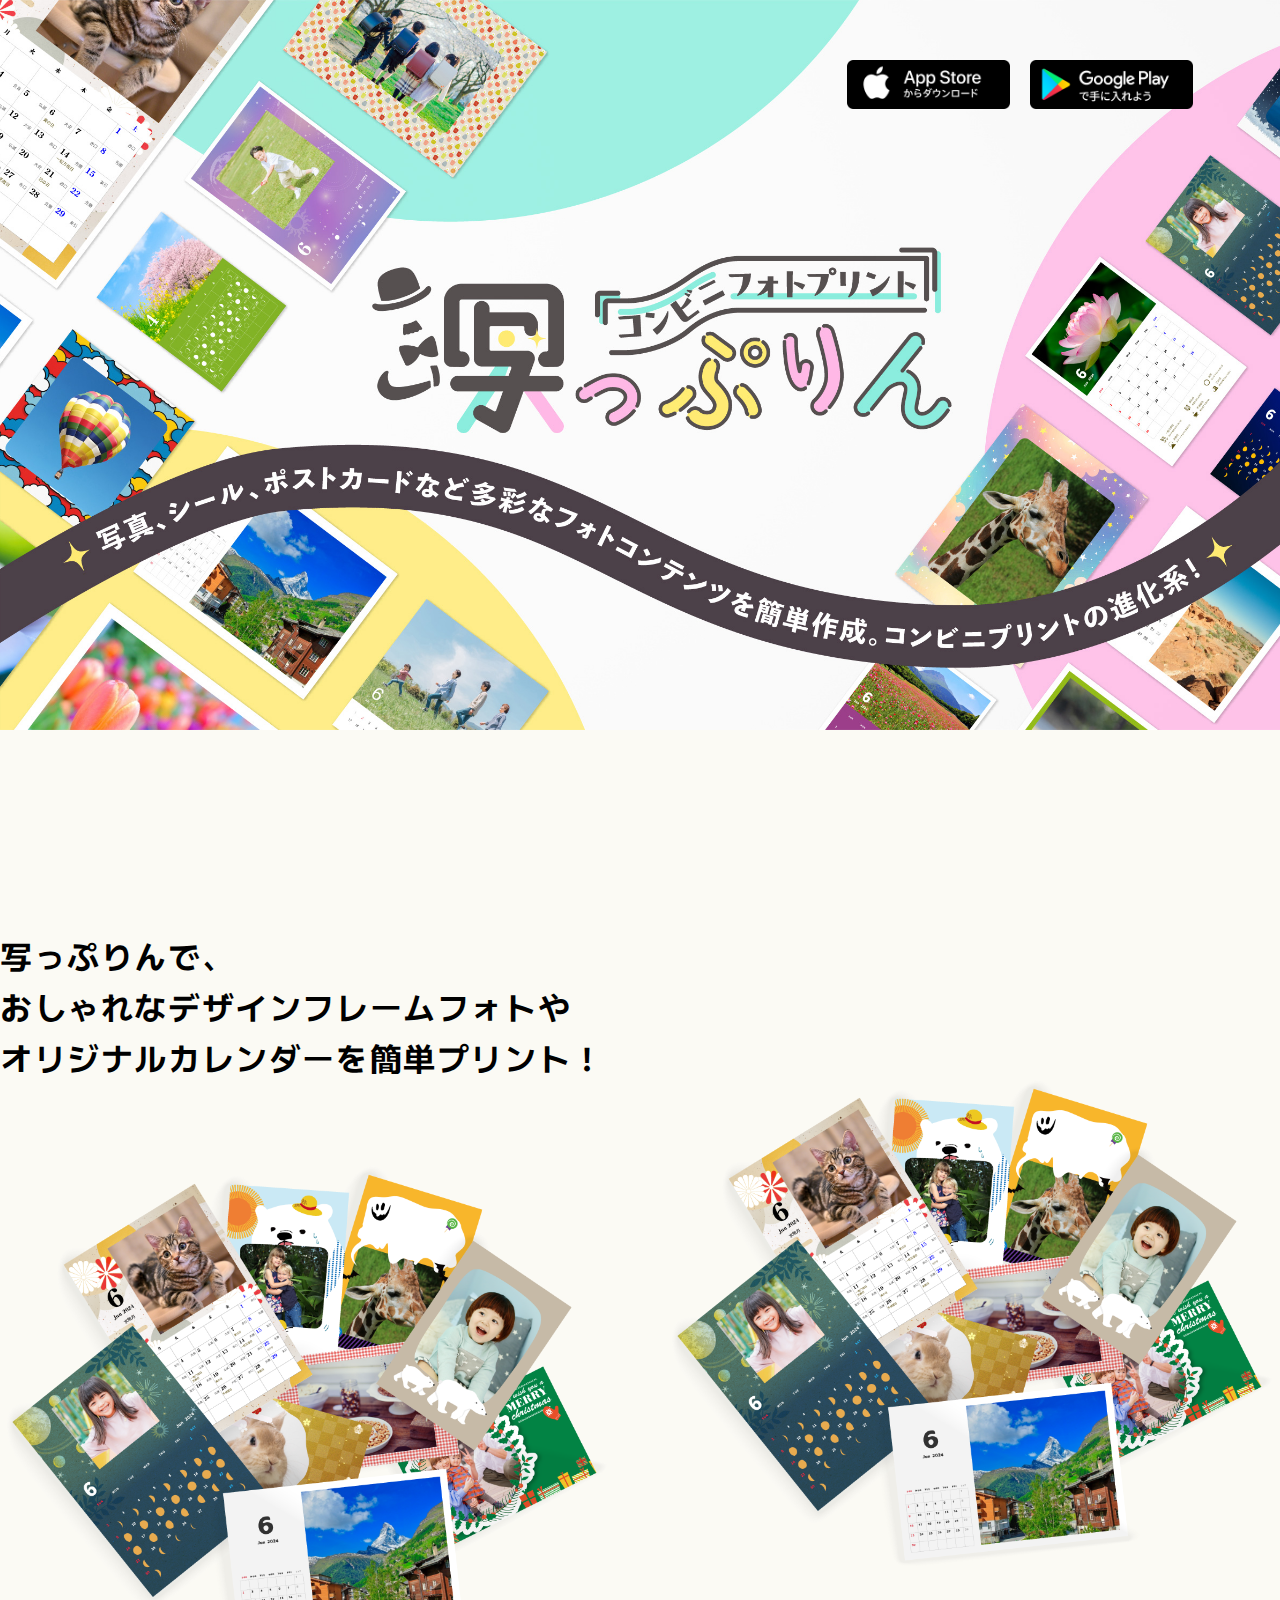
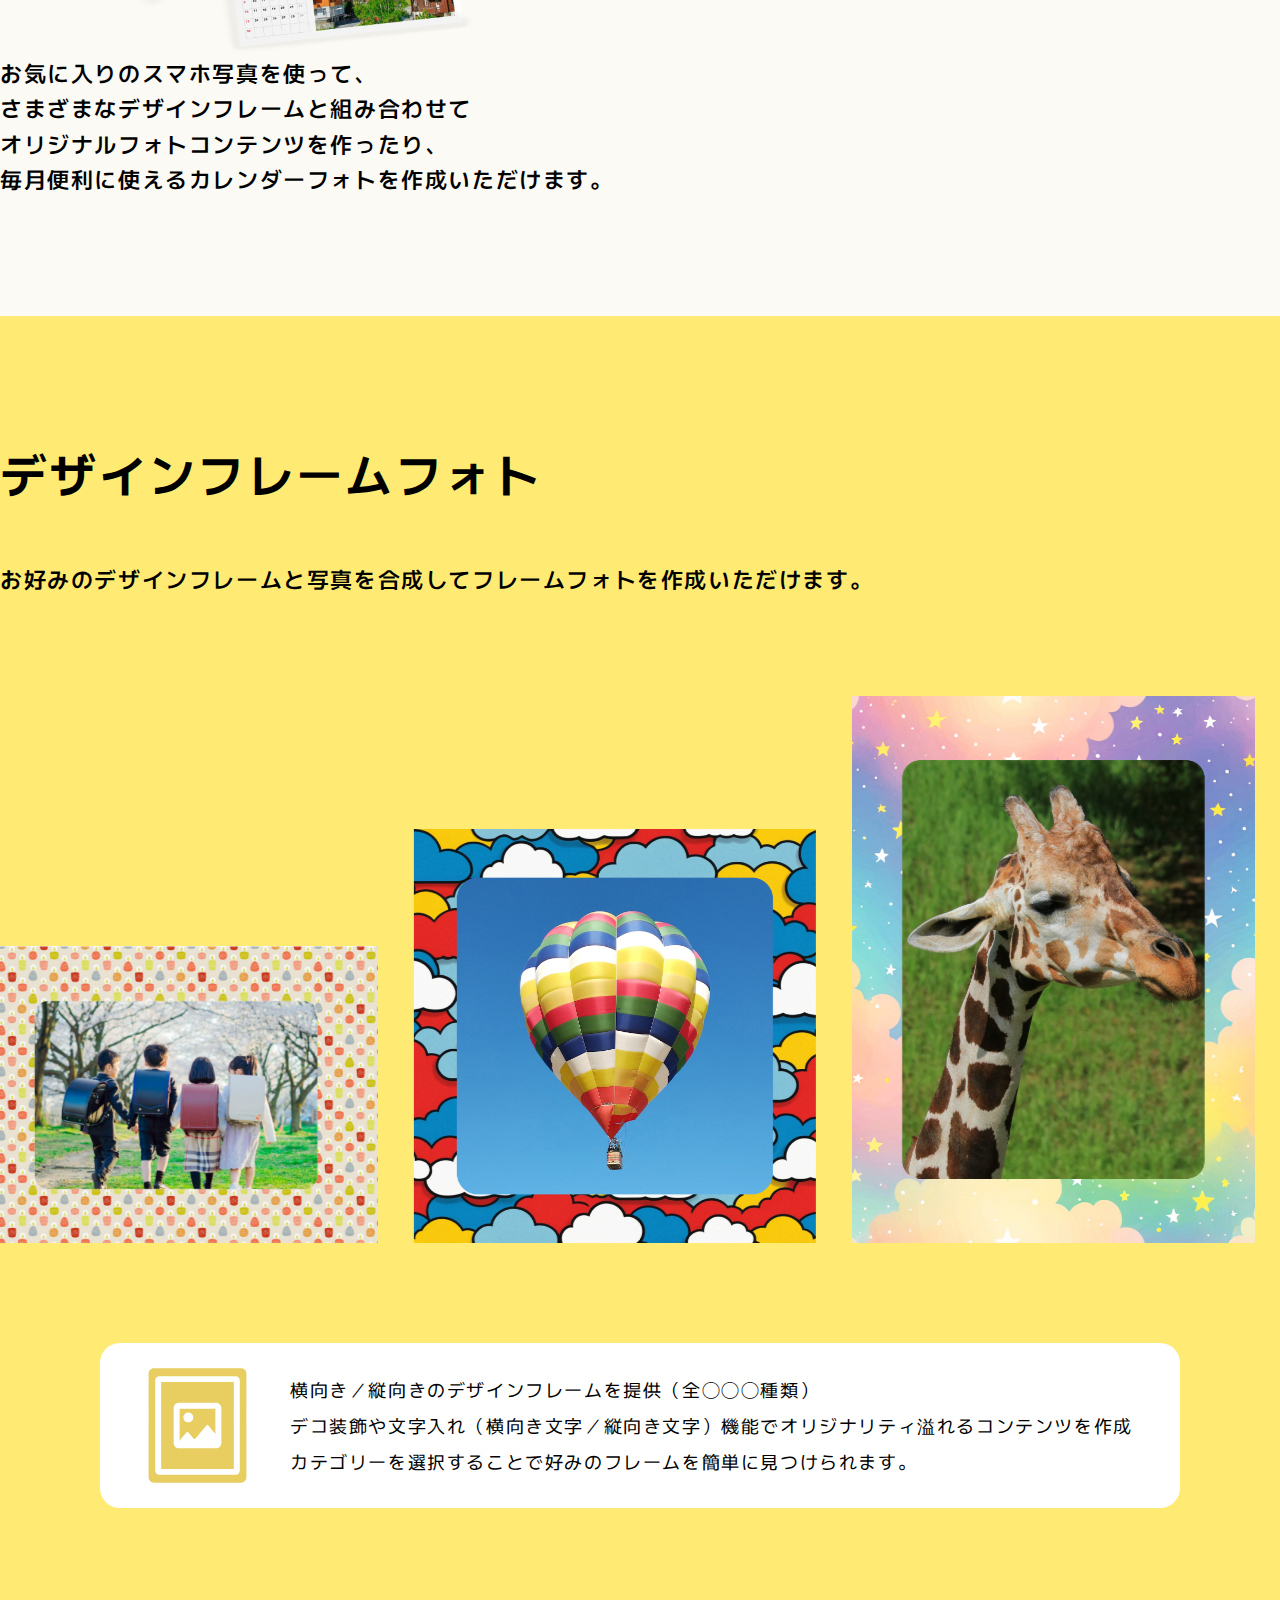
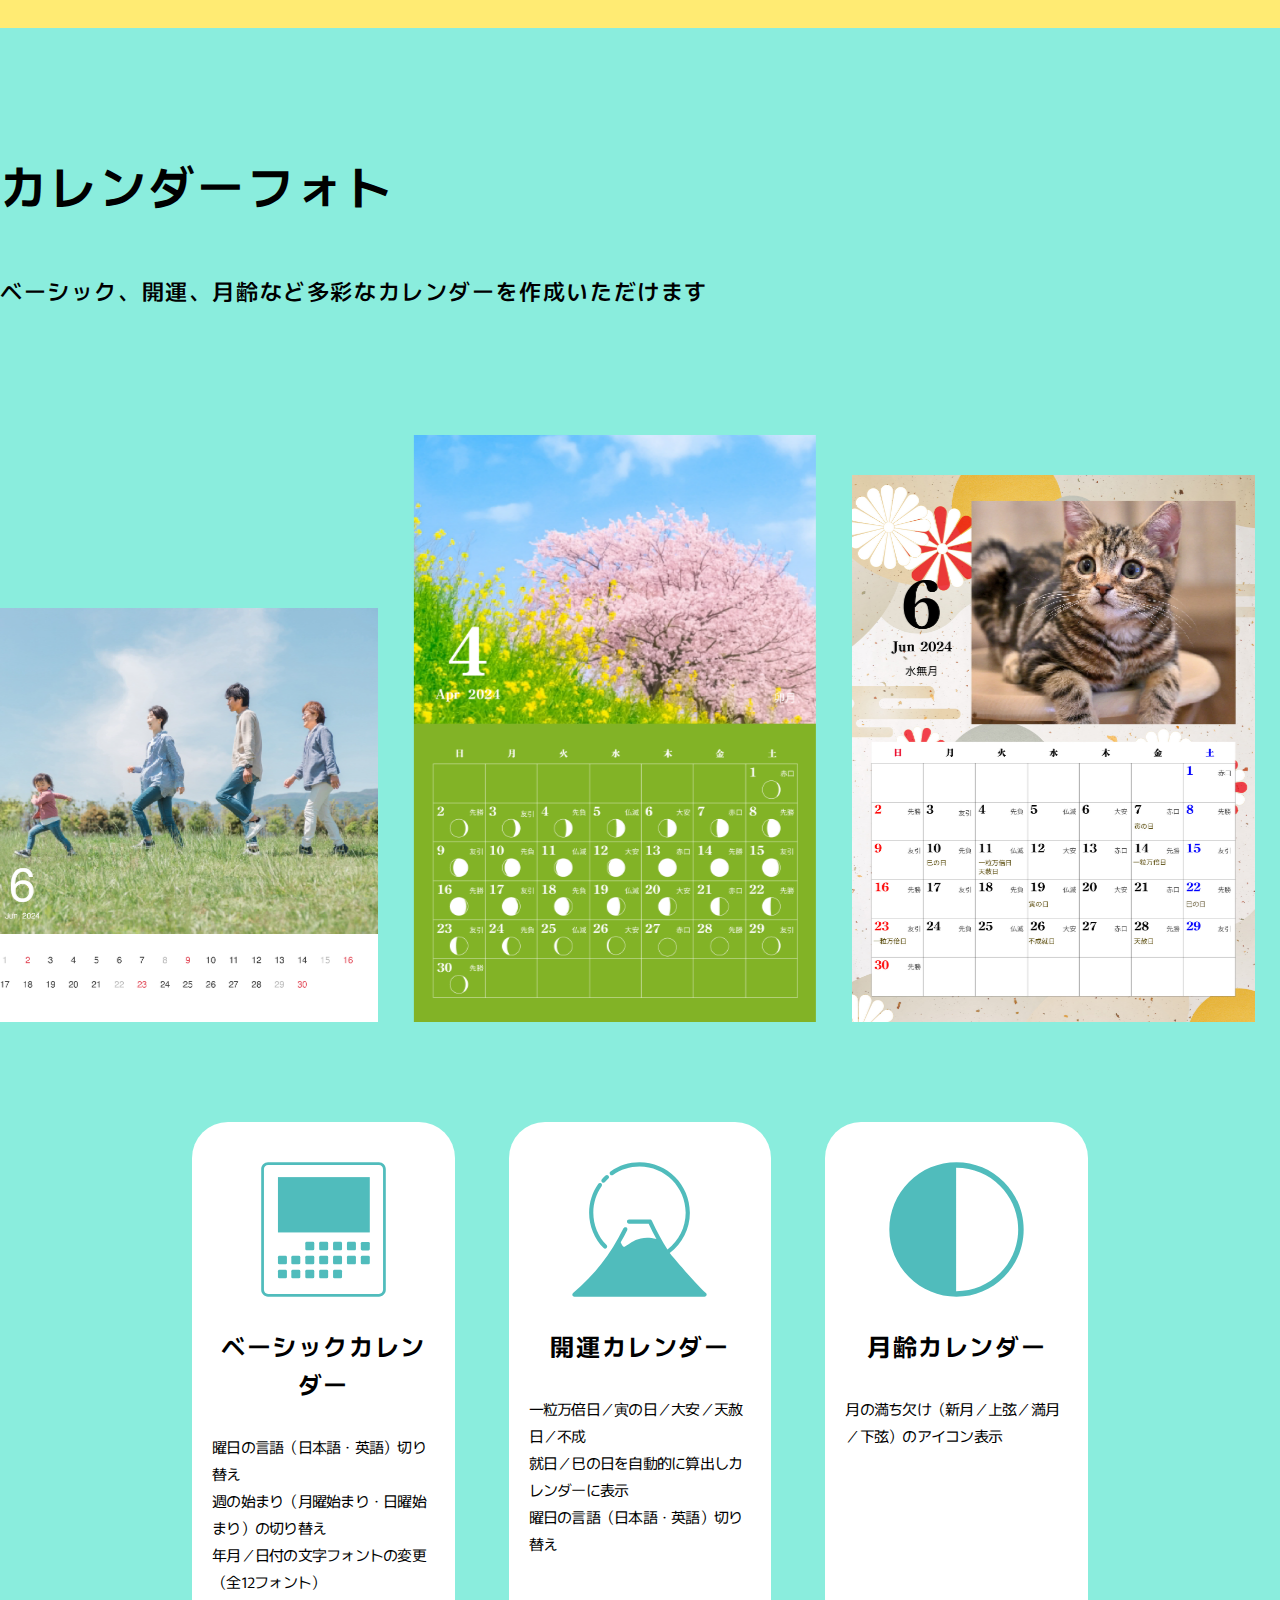
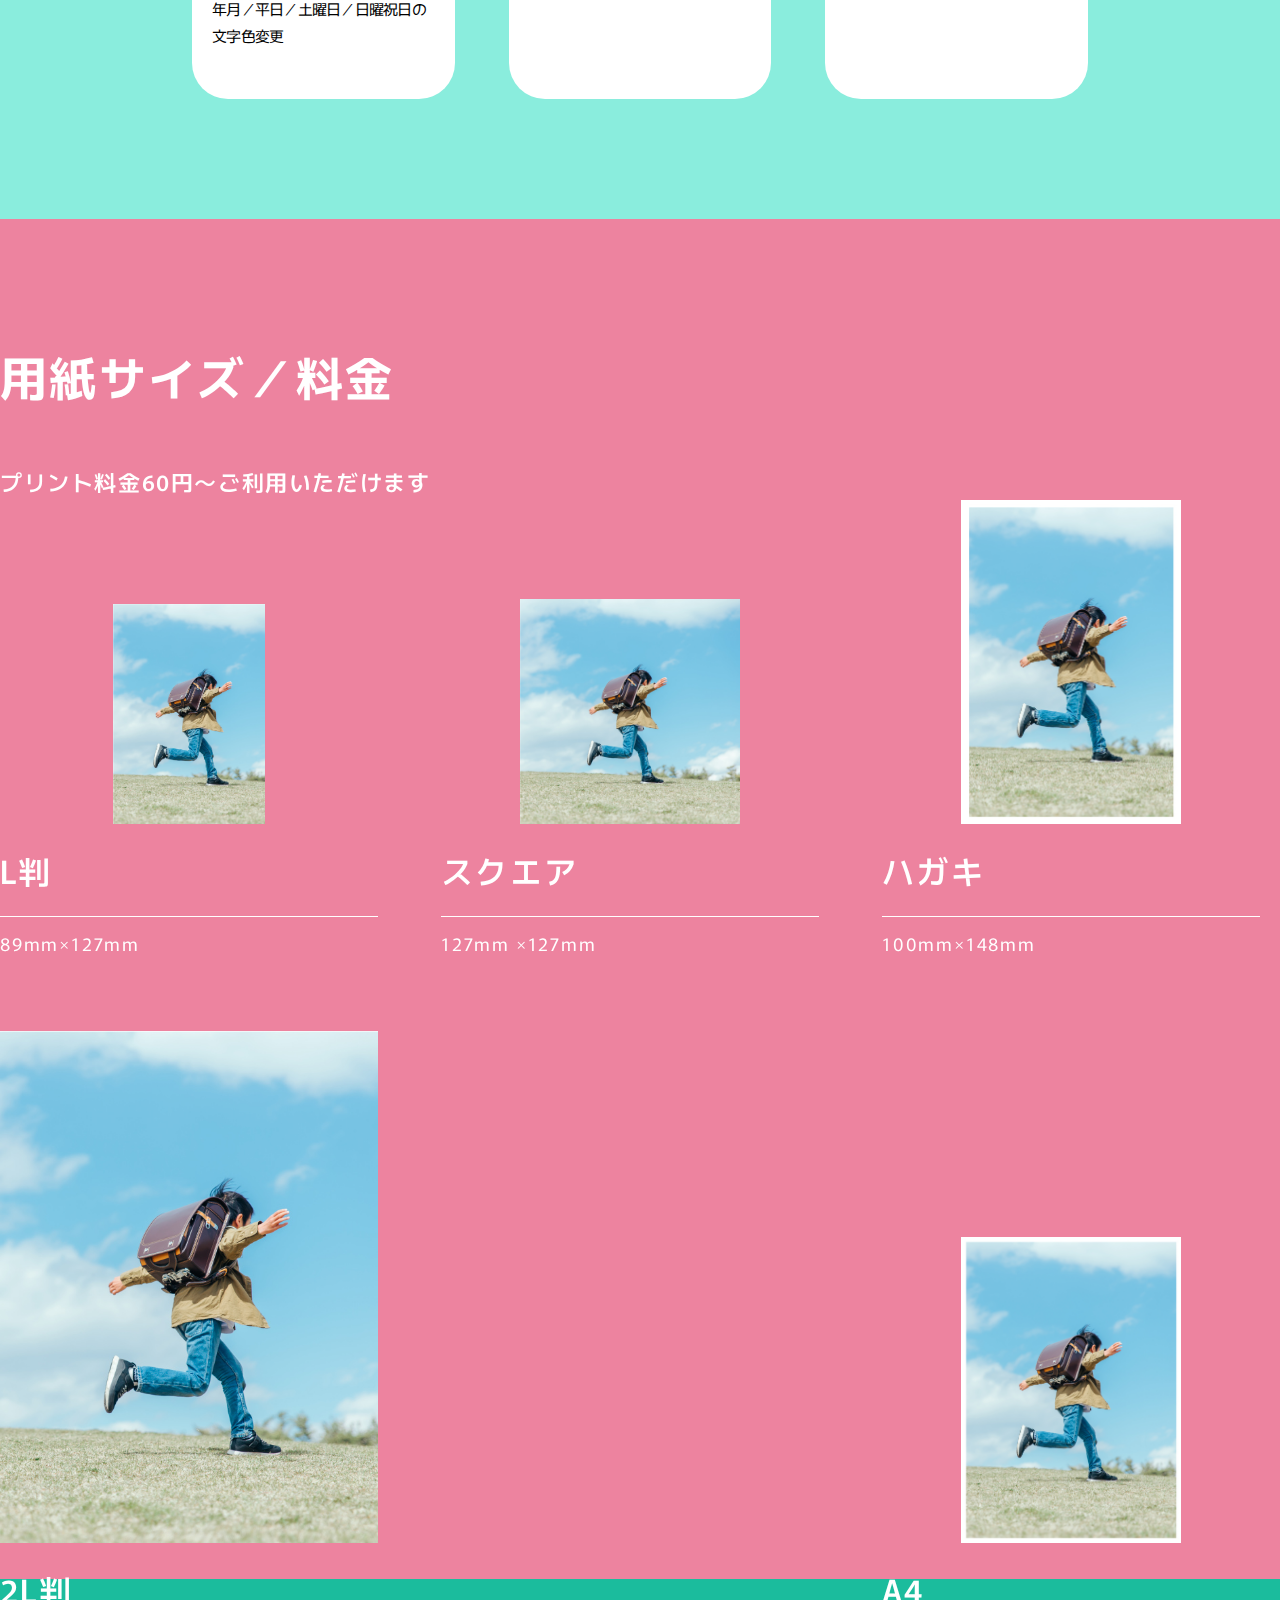
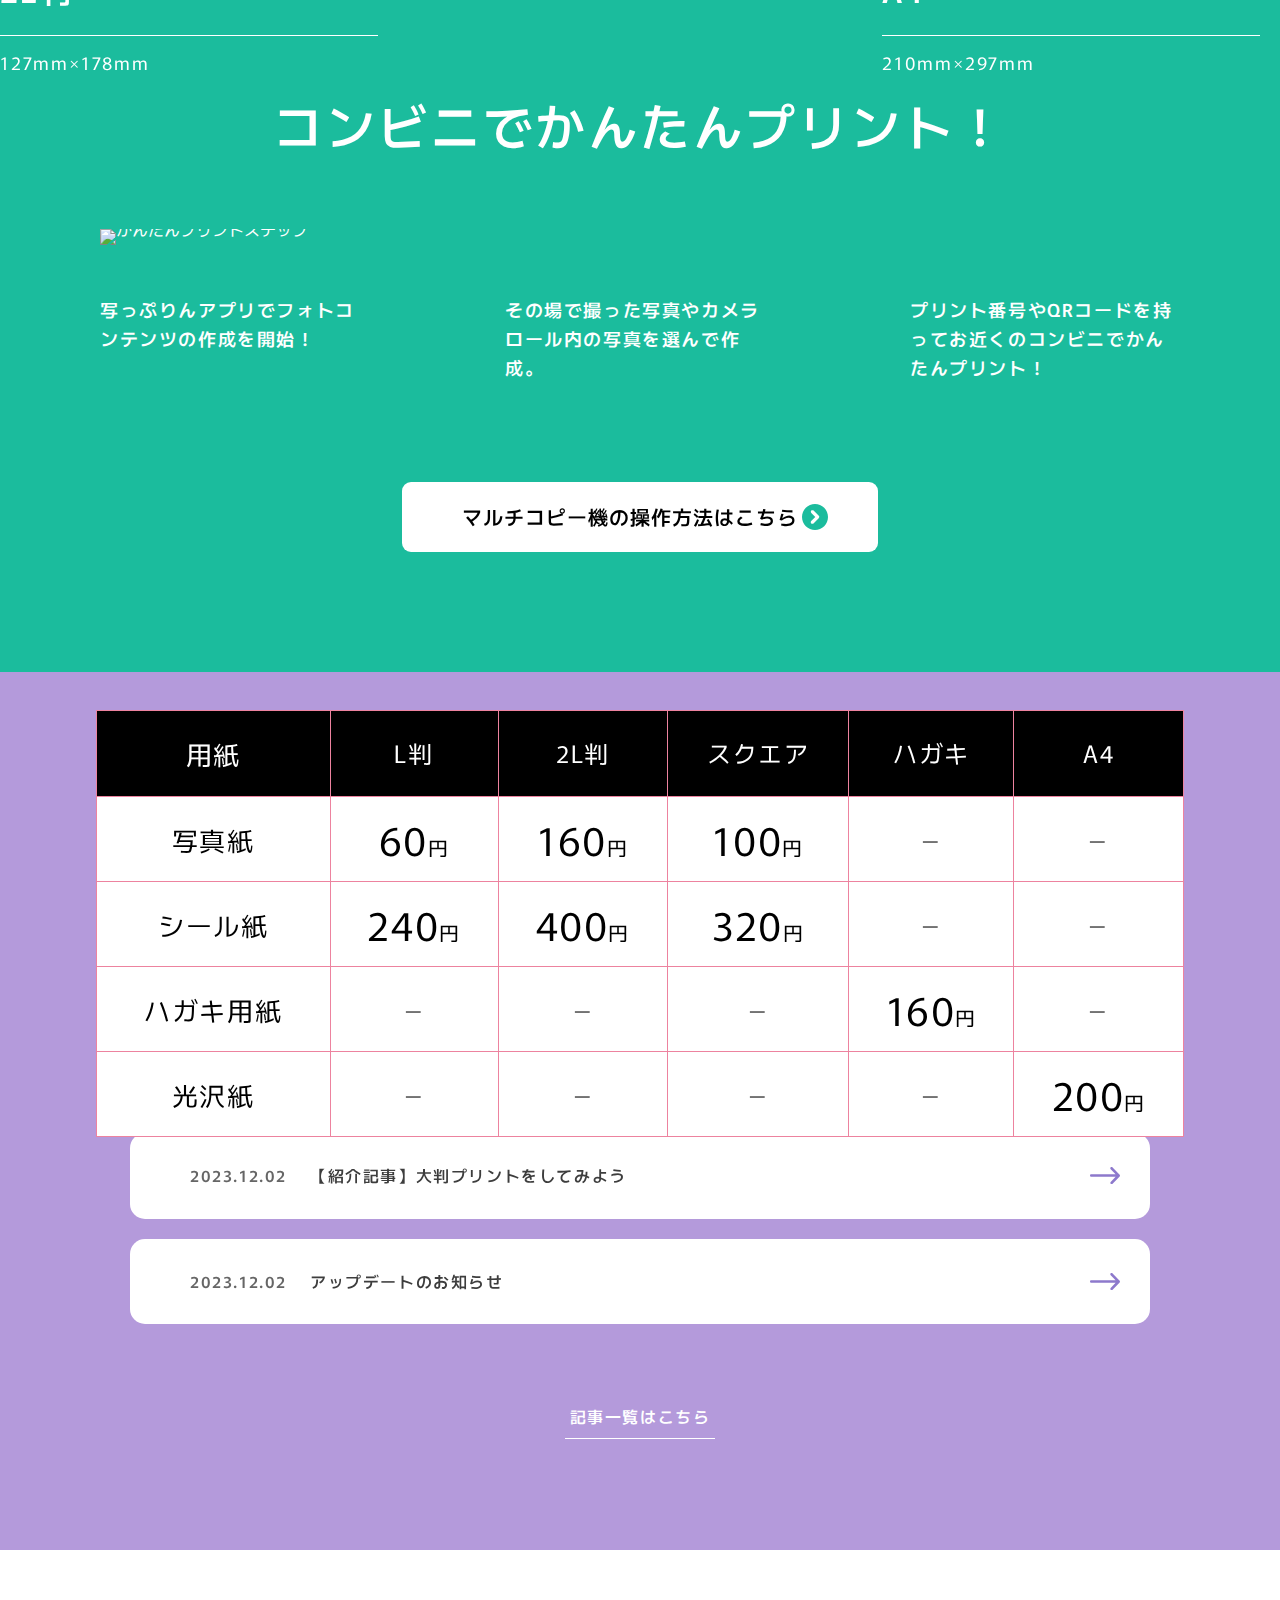
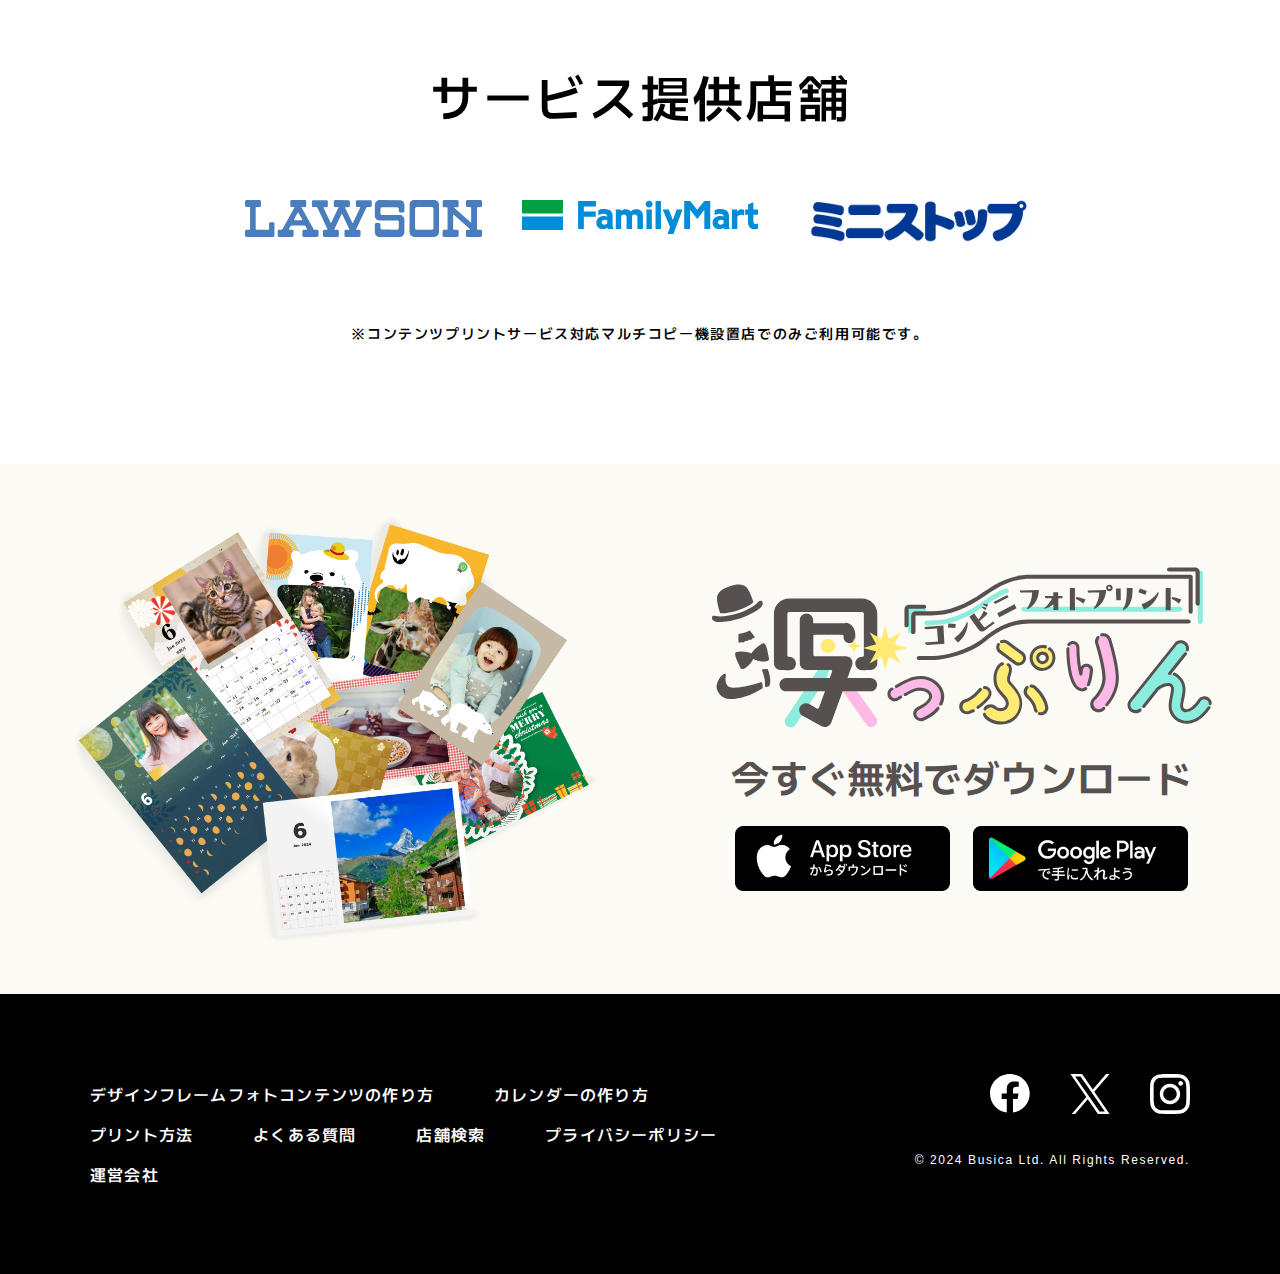
==== commit 6f6f7a3b: "Add files via upload" ====
--- a/index.html
+++ b/index.html
@@ -160,19 +160,22 @@
 			<div class="first_block">
 				<div class="first_box">
 					<h2 class="sub_title">写っぷりんで、<br>おしゃれなデザインフレームフォトや<br>オリジナルカレンダーを簡単プリント！</h2>
+					<div class="feature_img_sp">
+						<img src="./assets/img/intro_outro_img.png" alt="写っぷりんで、おしゃれなデザインフレームフォトやオリジナルカレンダーを簡単プリント！">
+					</div>
 					<p class="feature_txt">お気に入りのスマホ写真を使って、<br>さまざまなデザインフレームと組み合わせて<br>オリジナルフォトコンテンツを作ったり、<br>毎月便利に使えるカレンダーフォトを作成いただけます。</p>
 				</div>
-				<div class="feature_img">
+				<div class="feature_img_pc">
 					<img src="./assets/img/intro_outro_img.png" alt="写っぷりんで、おしゃれなデザインフレームフォトやオリジナルカレンダーを簡単プリント！">
 				</div>
-			</div>
+			</div> 
 		</section>
 
 		<!-- Feature 02-->
 		<section class="feature_second_box">
 			<div class="second_box">
 				<h2 class="main_title">デザインフレームフォト</h2>
-				<p class="feature_txt">お好みのデザインフレームと写真を合成してフレームフォトを作成いただけます。</p>
+				<p class="feature_txt">お好みのデザインフレームと写真を合成して<br class="br_sp">フレームフォトを作成いただけます。</p>
 			</div>
 			<!--<div class="splide" aria-label="Case">-->
 			<div class="splide" id="img_slide" aria-label="Case">
@@ -193,15 +196,17 @@
 					</ul>
 				</div>
 			</div>
-			<div class="second_box_point">
-				<div class="point_img">
-					<img src="./assets/img/icon_designframe.svg" alt="">
-				</div>
-				<p class="point_txt">
-					横向き／縦向きのデザインフレームを提供（全◯◯◯種類）<br>
-					デコ装飾や文字入れ（横向き文字／縦向き文字）機能でオリジナリティ溢れるコンテンツを作成<br>
-					カテゴリーを選択することで好みのフレームを簡単に見つけられます。
-				</p>
+			<div class="second_box">
+				<div class="second_box_point">
+					<div class="point_img">
+						<img src="./assets/img/icon_designframe.svg" alt="">
+					</div>
+					<p class="point_txt">
+						横向き／縦向きのデザインフレームを提供（全◯◯◯種類）<br>
+						デコ装飾や文字入れ（横向き文字／縦向き文字）機能でオリジナリティ溢れるコンテンツを作成<br>
+						カテゴリーを選択することで好みのフレームを簡単に見つけられます。
+					</p>
+				</div>
 			</div>
 		</section>
 
@@ -209,7 +214,7 @@
 		<section class="feature_third_box">
 			<div class="third_box">
 				<h2 class="main_title">カレンダーフォト</h2>
-				<p class="feature_txt">ベーシック、開運、月齢など多彩なカレンダーを作成いただけます</p>
+				<p class="feature_txt">ベーシック、開運、月齢など多彩なカレンダーを<br class="br_sp">作成いただけます</p>
 			</div>
 			<!--<div class="splide" aria-label="Case">-->
 			<div class="splide" id="img_slide_02" aria-label="Case">
--- a/assets/css/style.css
+++ b/assets/css/style.css
@@ -1188,7 +1188,7 @@
   font-family: "Murecho", sans-serif;
   width: 100%;
   padding: 120px 0;
-  height: 80rem;
+  height: 85rem;
   background-color: #ED839F;
 }
 .print_price .print_wbox {
@@ -1395,14 +1395,15 @@
   }
 }
 .print_price .print_wbox .price_table {
-  margin-top: 35rem;
-  width: 100%;
+  margin: 35rem auto 0;
+  width: 85%;
   text-align: center;
   border-collapse: collapse;
   border-spacing: 0;
 }
 .print_price .print_wbox .price_table th {
-  padding: 10px;
+  text-align: center;
+  padding: 22px 10px;
   background: #000;
   color: #fff;
   border: solid 1px #ED839F;
@@ -1411,14 +1412,27 @@
   padding: 10px;
   background: #fff;
   color: #000;
+  font-size: 2.5rem;
   border: solid 1px #ED839F;
+}
+.print_price .print_wbox .price_table .txt_L {
+  font-size: 1.625rem;
+}
+.print_price .print_wbox .price_table .txt_M {
+  font-size: 1.5rem;
+}
+.print_price .print_wbox .price_table .txt_S {
+  font-size: 1.125rem;
+}
+.print_price .print_wbox .price_table span {
+  font-size: 1.25rem;
 }
 
 /*-------------- step -----------------*/
 .step {
   font-family: "Murecho", sans-serif;
   width: 100%;
-  padding: 100px 100px 150px;
+  padding: 120px 100px 120px;
   background-color: #1bbc9d;
   margin: 0 auto;
 }
@@ -1578,7 +1592,7 @@
 /*-------------- news -----------------*/
 .news {
   font-family: "Murecho", sans-serif;
-  padding: 100px 0 150px;
+  padding: 120px 0 120px;
   background-color: #B49ADB;
   margin: 0 auto;
 }
@@ -1627,7 +1641,7 @@
   font-weight: 500;
 }
 .news .information dd {
-  color: #000000;
+  color: #3d3d3d;
   font-size: 1rem;
   font-weight: 500;
 }
@@ -1731,7 +1745,7 @@
 /*-------------- store -----------------*/
 .store {
   font-family: "Murecho", sans-serif;
-  padding: 100px 0 150px;
+  padding: 120px 0 120px;
   background-color: #fff;
 }
 @media (max-width: 540px) {
@@ -1764,7 +1778,7 @@
 .store .shop_list {
   max-width: 800px;
   margin: auto;
-  margin-bottom: 60px;
+  margin-bottom: 80px;
 }
 @media (max-width: 991px) {
   .store .shop_list {
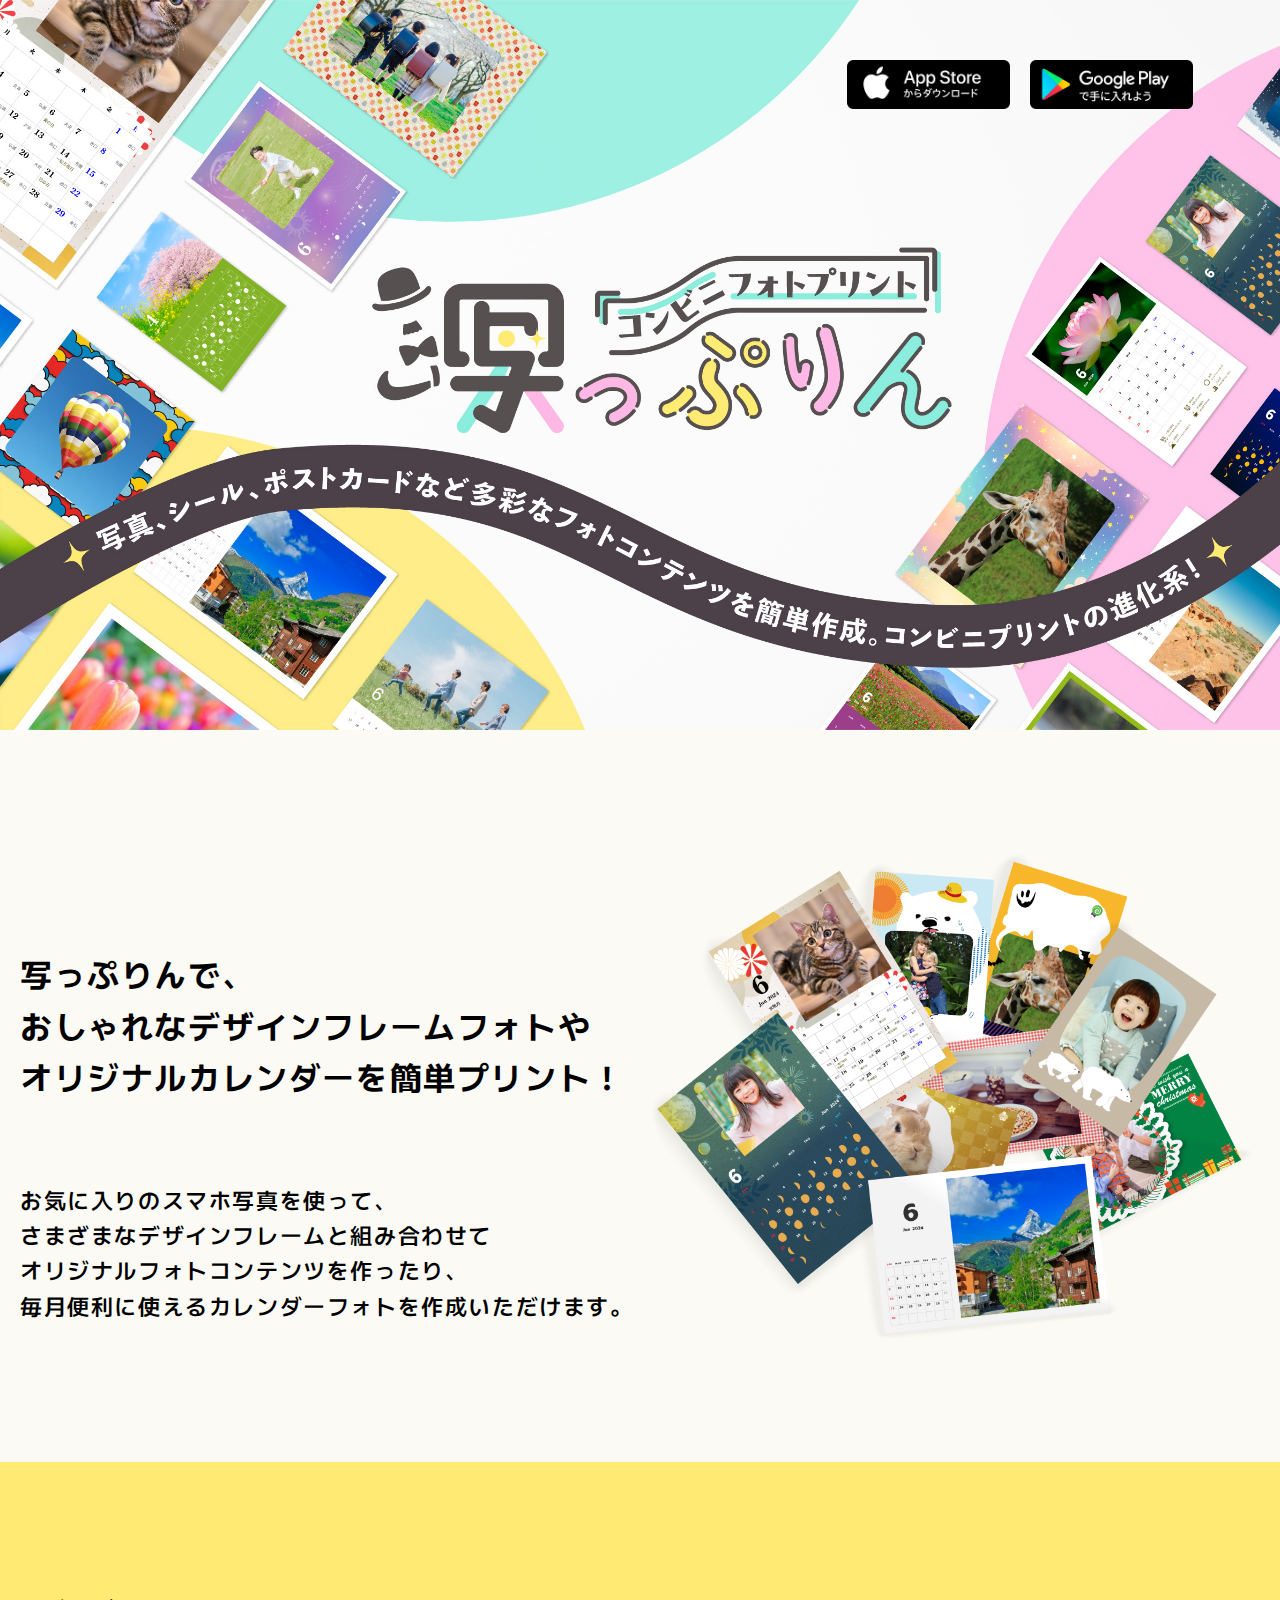
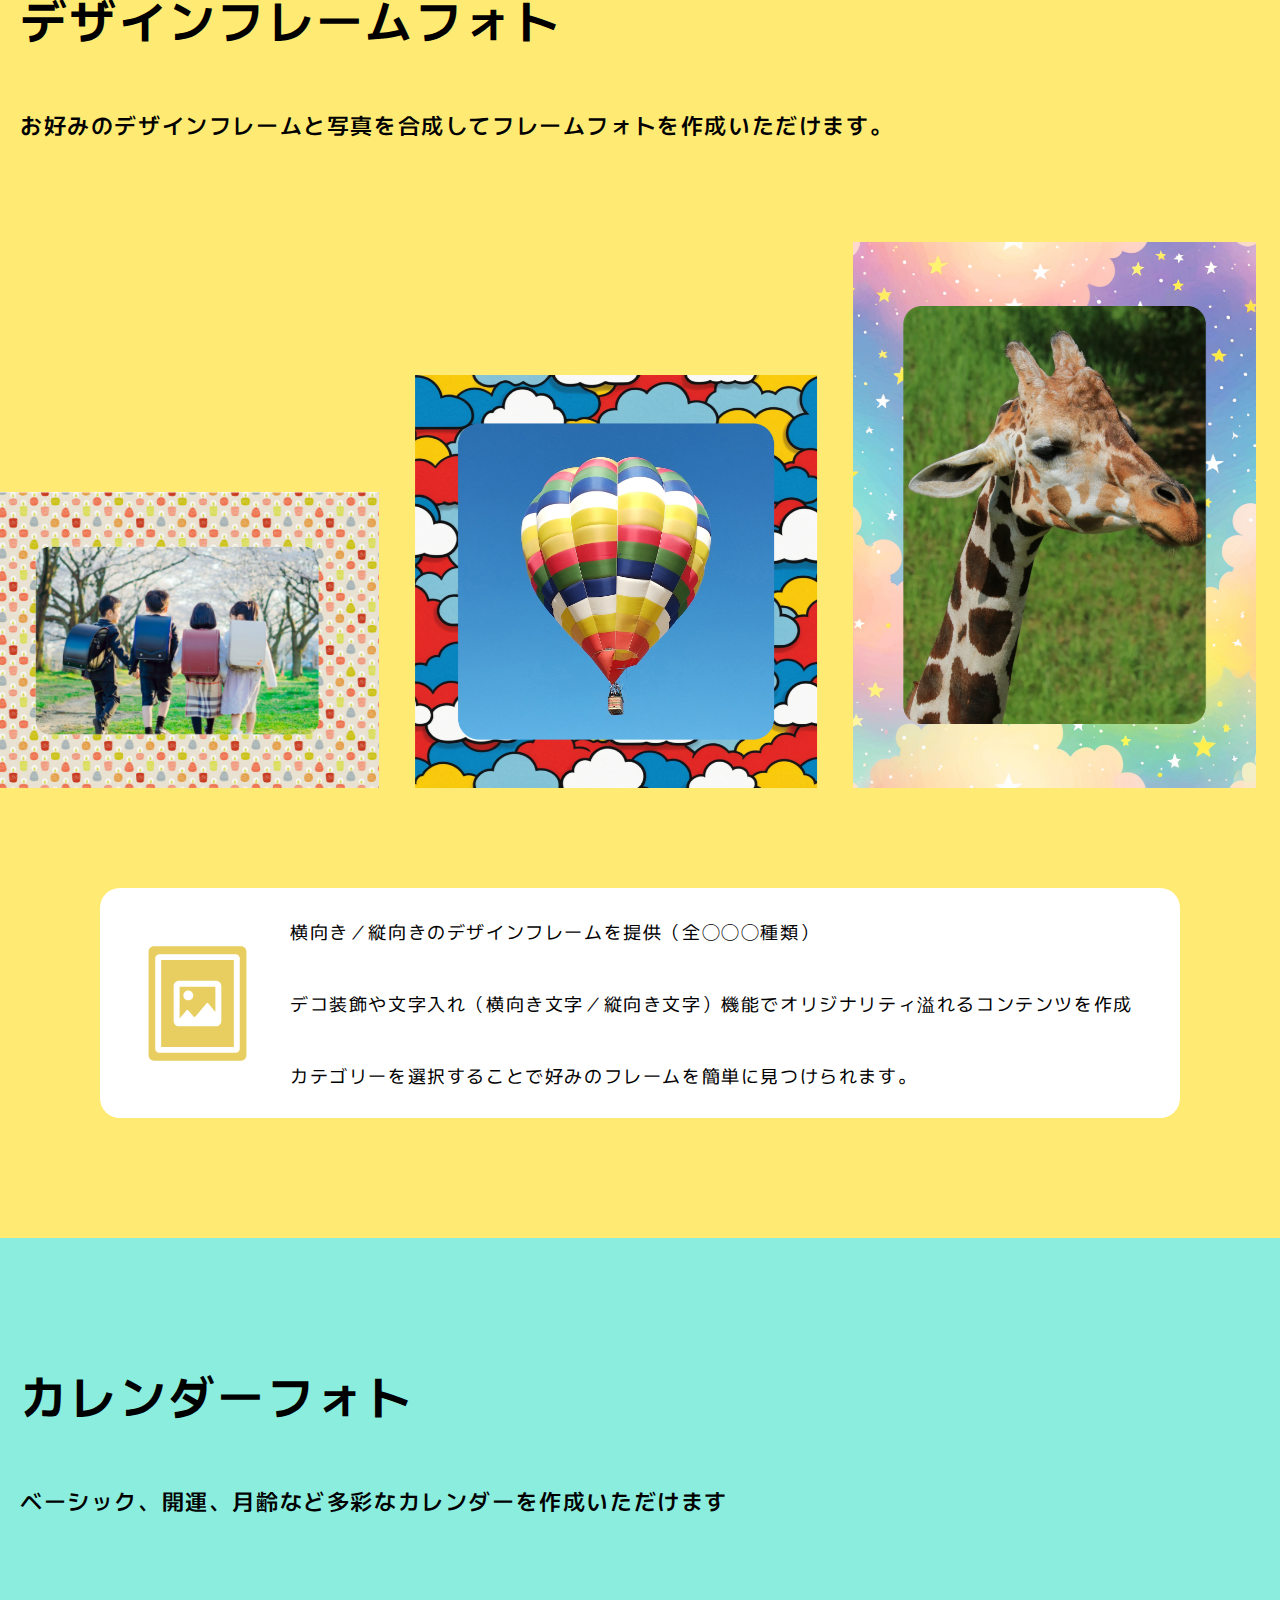
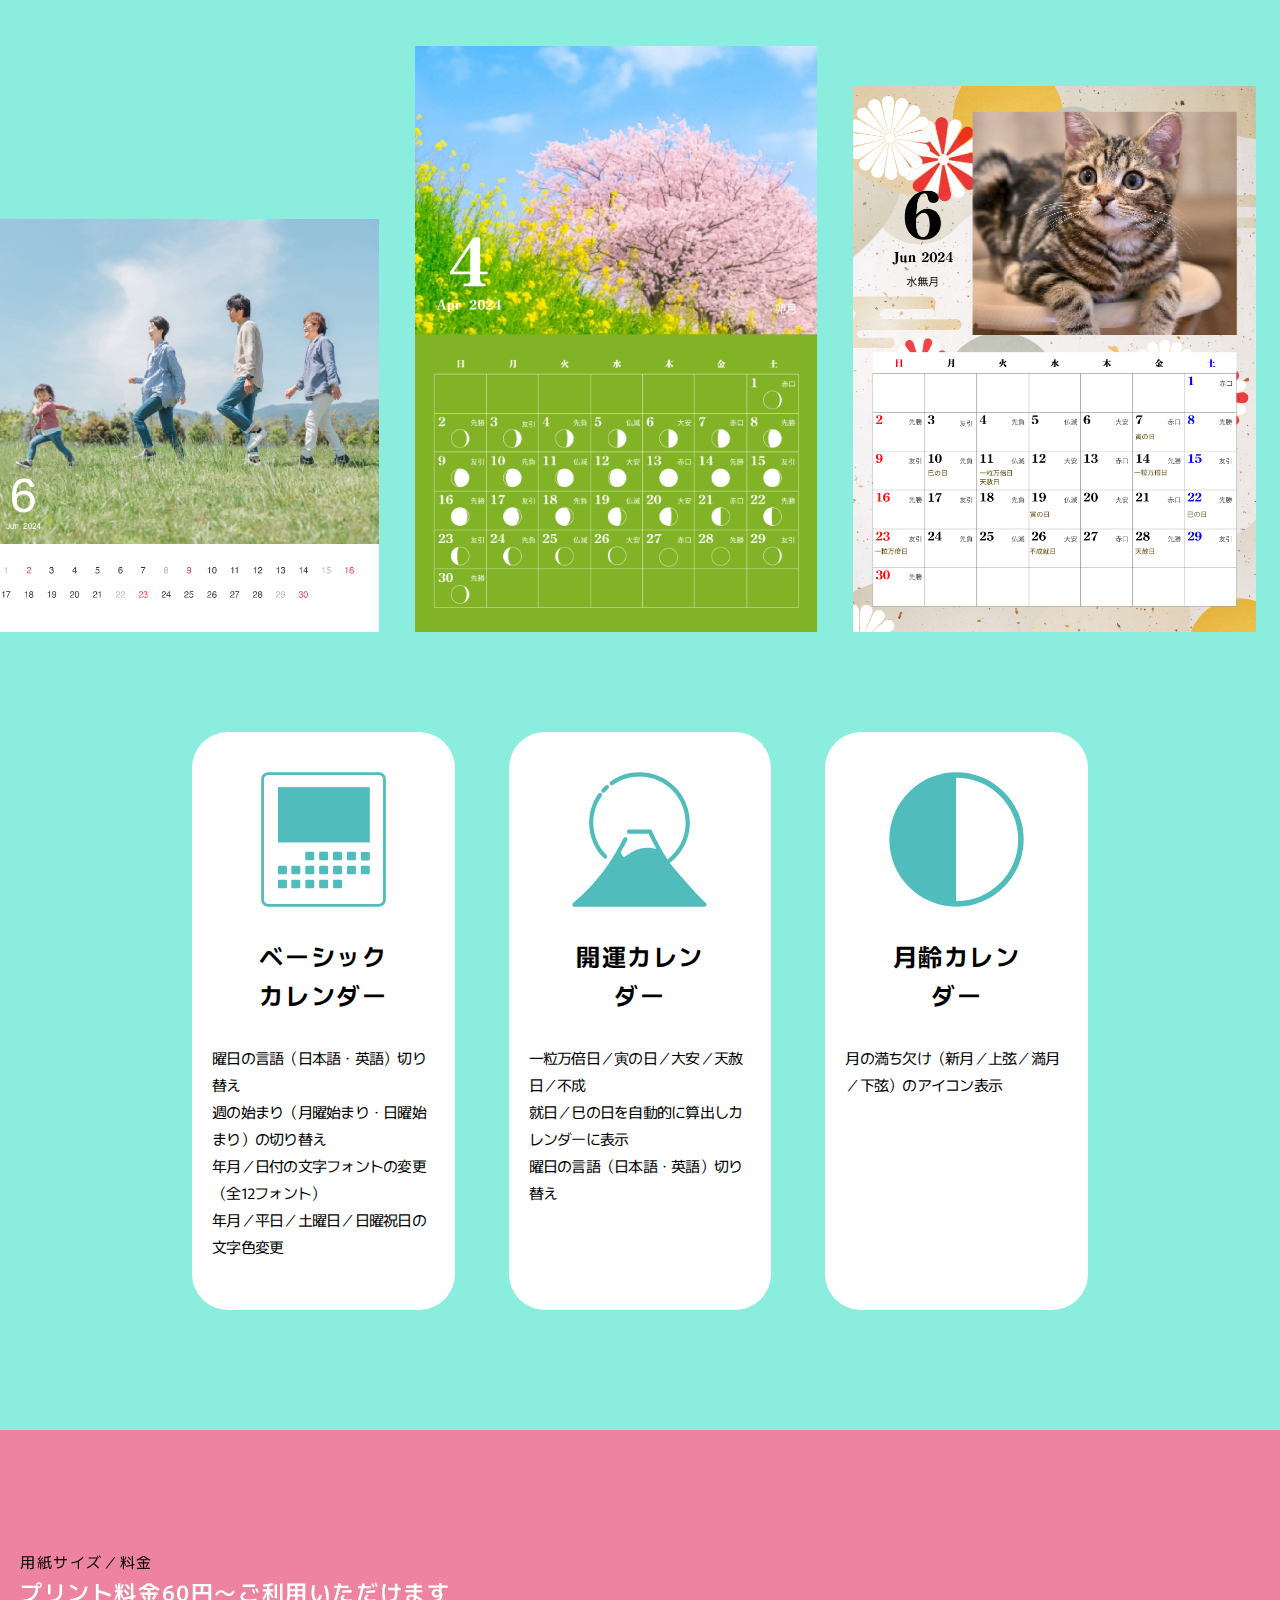
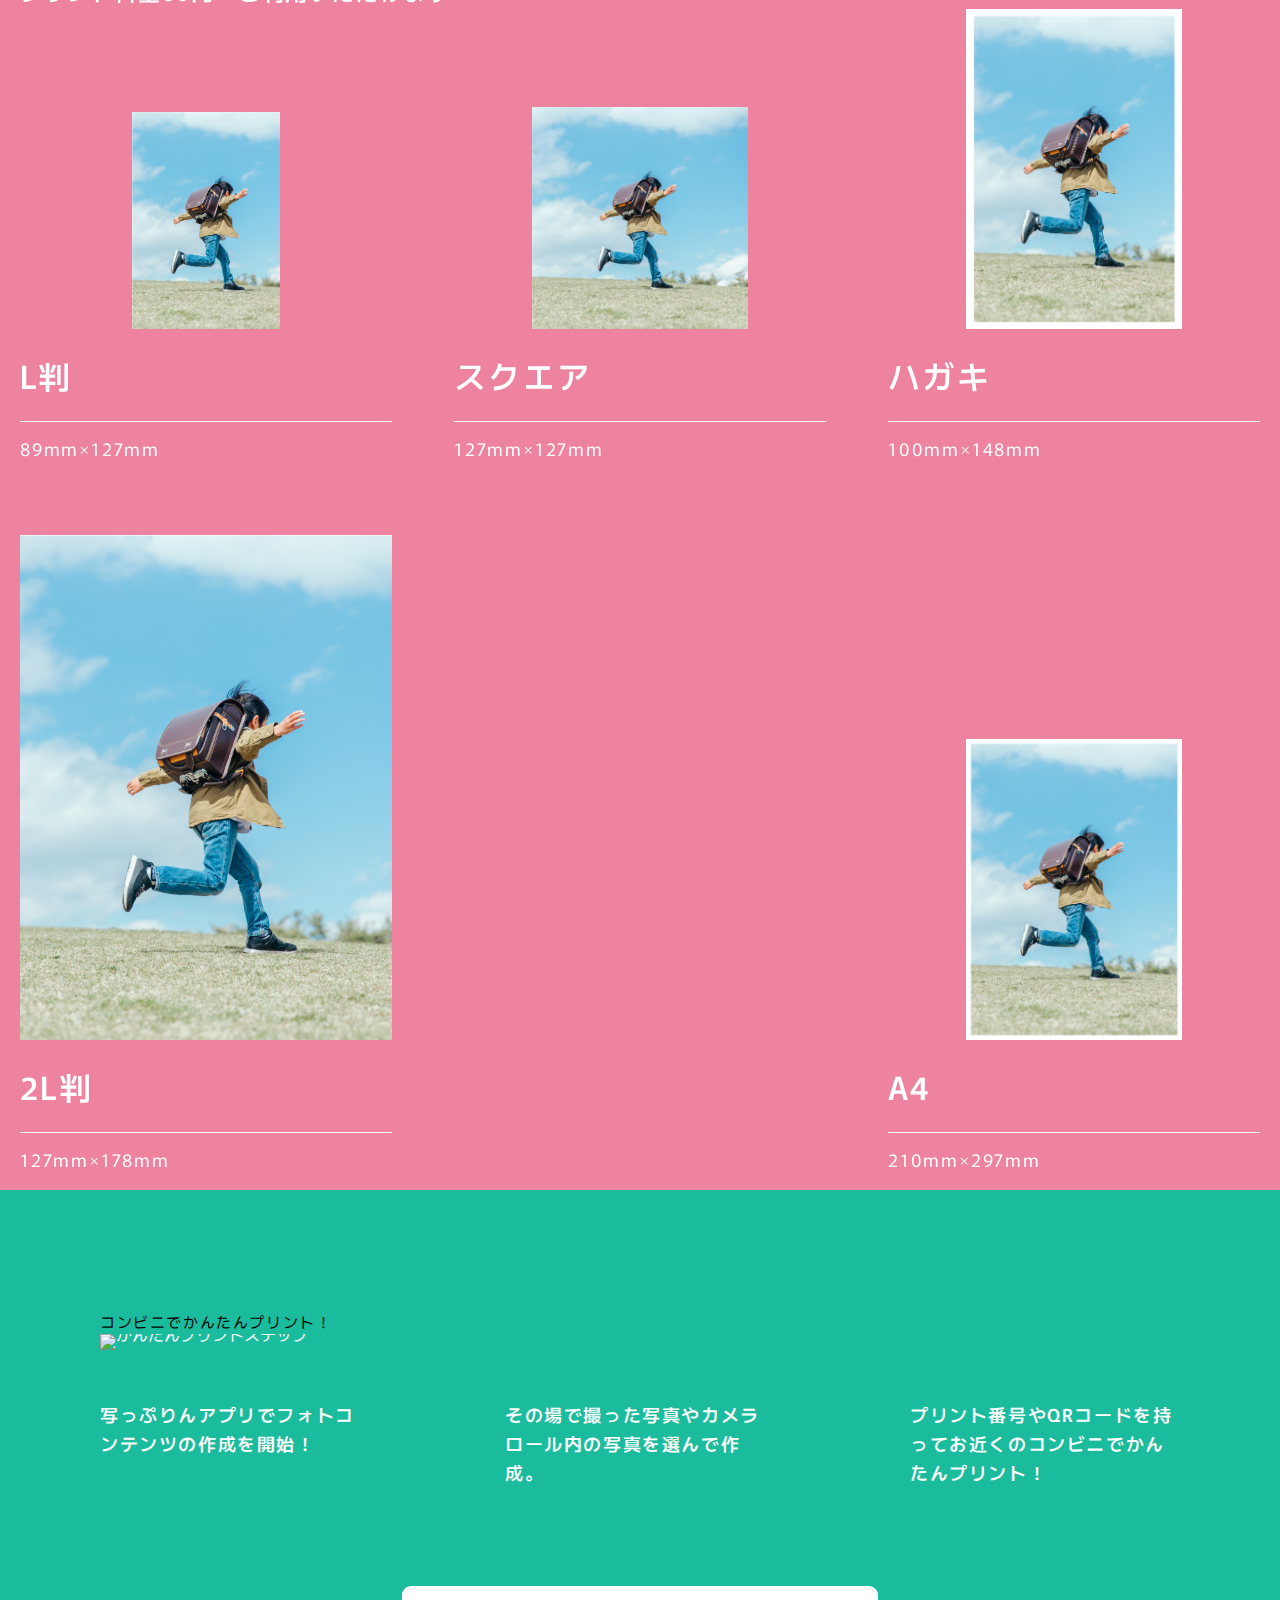
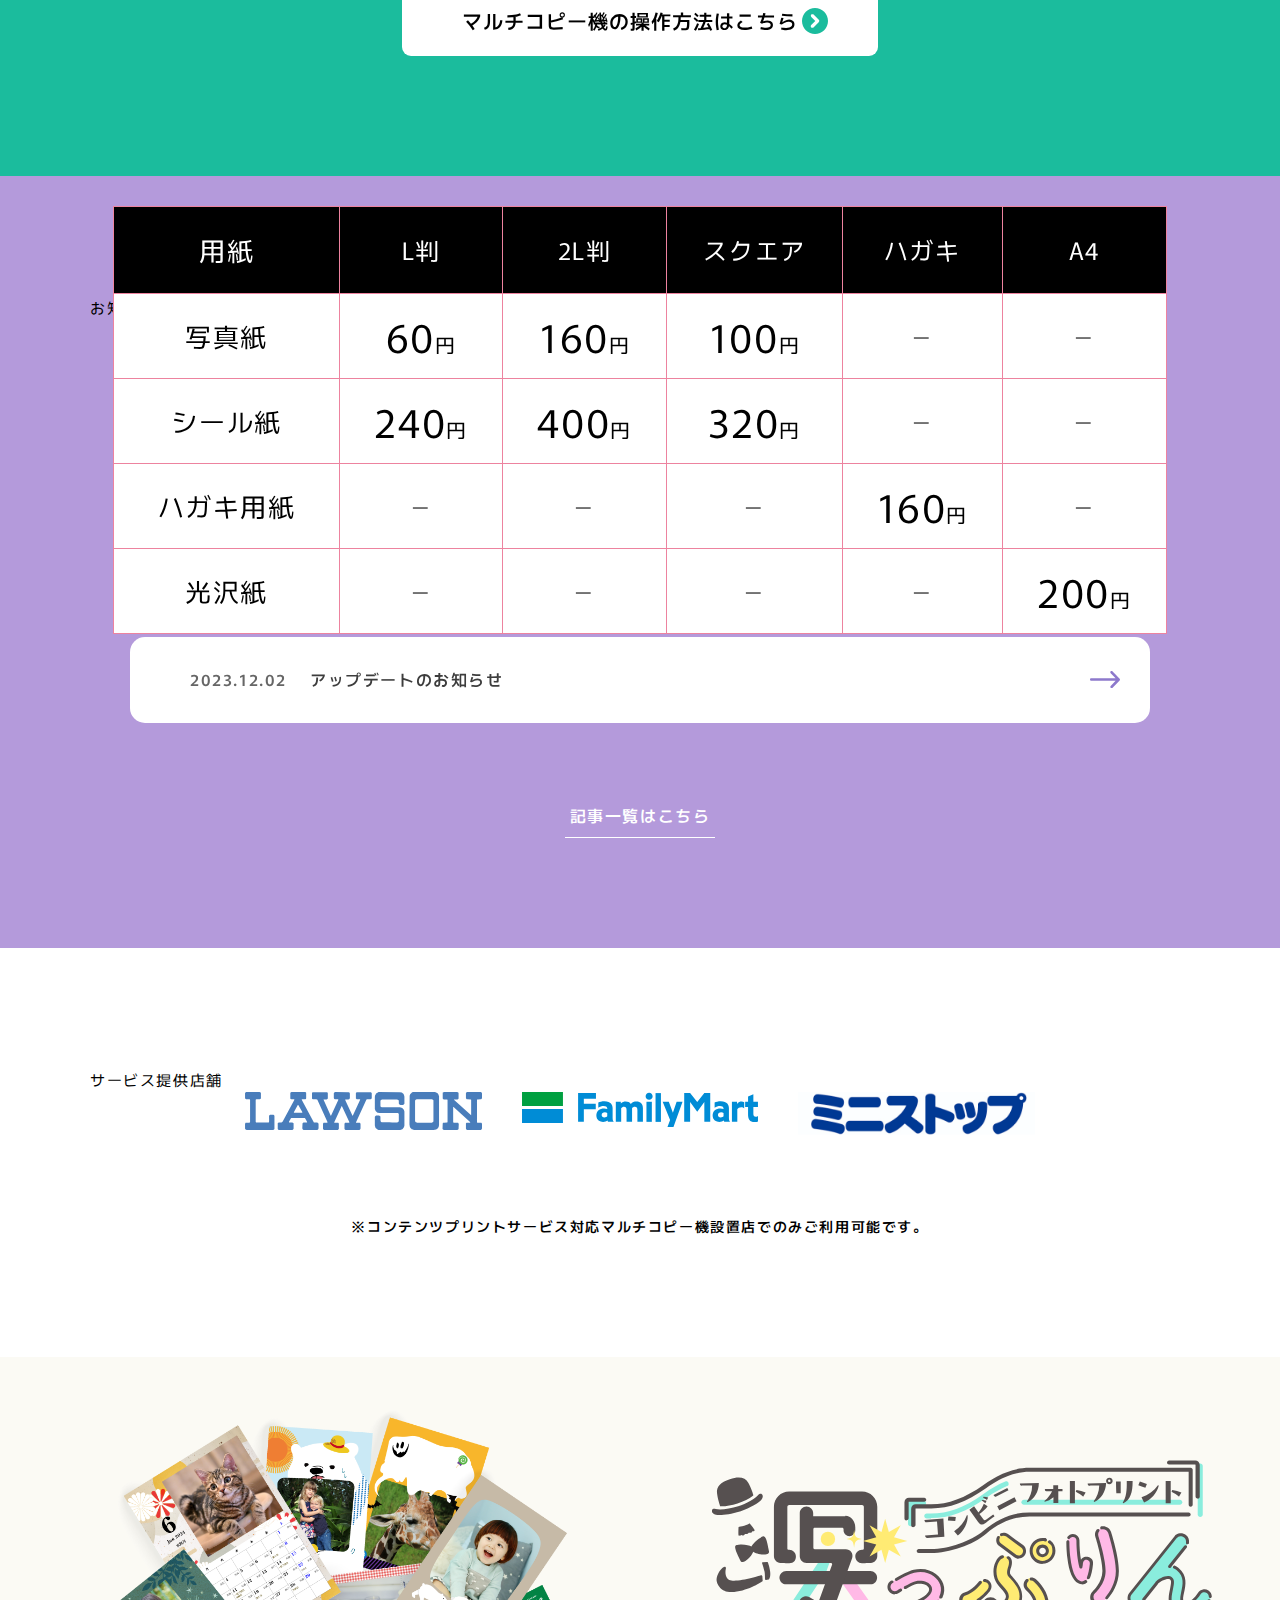
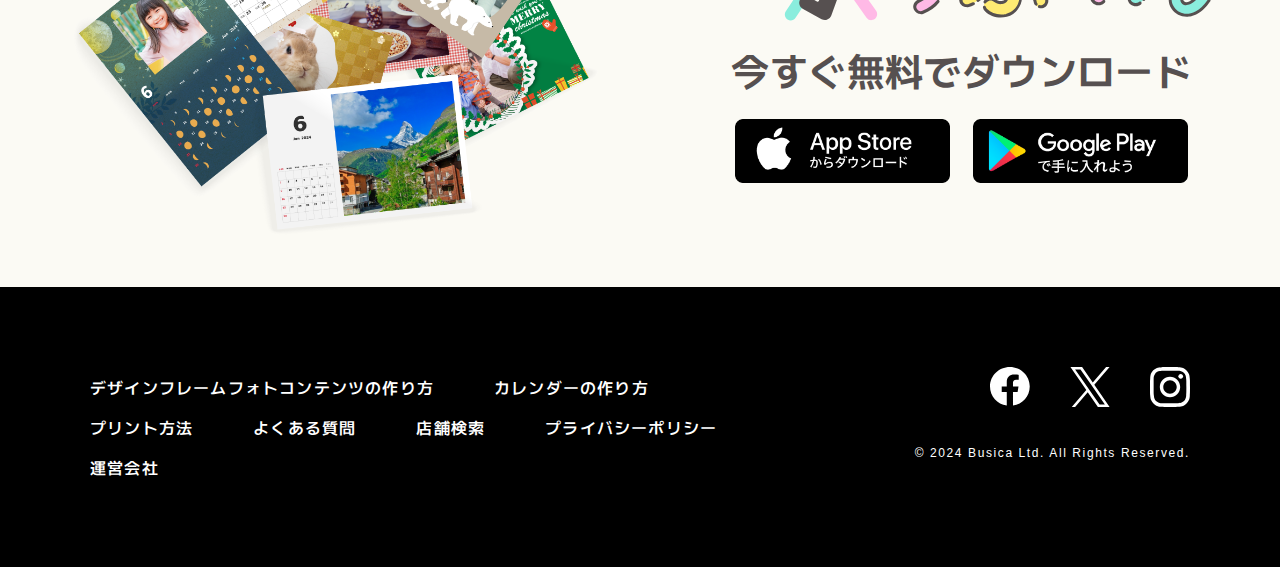
==== commit b4316c20: "Add files via upload" ====
--- a/index.html
+++ b/index.html
@@ -203,7 +203,9 @@
 					</div>
 					<p class="point_txt">
 						横向き／縦向きのデザインフレームを提供（全◯◯◯種類）<br>
+						<br class="sp_br">
 						デコ装飾や文字入れ（横向き文字／縦向き文字）機能でオリジナリティ溢れるコンテンツを作成<br>
+						<br class="sp_br">
 						カテゴリーを選択することで好みのフレームを簡単に見つけられます。
 					</p>
 				</div>
@@ -250,21 +252,21 @@
 			<ul class="third_box_point">
 				<li>
 					<div class="point_img">
-						<img src="./assets/img/icon_calendar_basic.svg" alt="">
-					</div>
-					<p class="point_title">ベーシックカレンダー</p>
-					<p class="point_txt">
-						曜日の言語（日本語・英語）切り替え<br>
-						週の始まり（月曜始まり・日曜始まり）の切り替え<br>
-						年月／日付の文字フォントの変更（全12フォント）<br>
-						年月／平日／土曜日／日曜祝日の文字色変更
-					</p>
+						<img src="./assets/img/icon_calendar_basic.svg" alt="ベーシックカレンダー">
+						<p class="point_title">ベーシックカレンダー</p>
+					</div>
+						<p class="point_txt">
+							曜日の言語（日本語・英語）切り替え<br>
+							週の始まり（月曜始まり・日曜始まり）の切り替え<br>
+							年月／日付の文字フォントの変更（全12フォント）<br>
+							年月／平日／土曜日／日曜祝日の文字色変更
+						</p>
 				</li>
 				<li>
 					<div class="point_img">
-						<img src="./assets/img/icon_calendar_kaiun.svg" alt="">
-					</div>
-					<p class="point_title">開運カレンダー</p>
+						<img src="./assets/img/icon_calendar_kaiun.svg" alt="開運カレンダー">
+						<p class="point_title">開運カレンダー</p>
+					</div>
 					<p class="point_txt">
 						一粒万倍日／寅の日／大安／天赦日／不成<br>
 						就日／巳の日を自動的に算出しカレンダーに表示<br>
@@ -273,9 +275,9 @@
 				</li>
 				<li>
 					<div class="point_img">
-						<img src="./assets/img/icon_calendar_moon.svg" alt="">
-					</div>
-					<p class="point_title">月齢カレンダー</p>
+						<img src="./assets/img/icon_calendar_moon.svg" alt="月齢カレンダー">
+						<p class="point_title">月齢カレンダー</p>
+					</div>
 					<p class="point_txt">
 						月の満ち欠け（新月／上弦／満月／下弦）のアイコン表示
 					</p>
@@ -288,7 +290,7 @@
 		<section class="print_price">
 			<div class="print_wbox">
 				<div class="price_Box">
-					<h2 class="main_title txt_wh">用紙サイズ／料金</h2>
+					<h2>用紙サイズ／料金</h2>
 					<p class="feature_txt txt_wh">プリント料金60円～ご利用いただけます</p>
 				</div>
 				<ul class="price_flex">
@@ -302,7 +304,10 @@
 								<div class="size_box">
 									<p class="size_txt">89mm×127mm</p>
 								</div>
-								<!-- <p class="price_txt">写真紙　60<span>円</span></p> -->
+								<div class="price_txt_box">
+									<p class="price_txt">写真紙<span class="ml35">60</span><em>円</em></p>
+									<p class="price_txt">シール紙<span class="ml25">240</span><em>円</em></p>
+								</div>
 							</div>
 						</div>
 					</li>
@@ -314,7 +319,11 @@
 							<div class="side_txt_sp">
 								<p class="sheet_title">スクエア</p>
 								<div class="size_box">
-									<p class="size_txt">127mm ×127mm </p>
+									<p class="size_txt">127mm×127mm</p>
+								</div>
+								<div class="price_txt_box">
+									<p class="price_txt">写真紙<span class="ml35">60</span><em>円</em></p>
+									<p class="price_txt">シール紙<span class="ml25">240</span><em>円</em></p>
 								</div>
 							</div>
 						</div>
@@ -329,6 +338,9 @@
 								<div class="size_box">
 									<p class="size_txt">100mm×148mm</p>
 								</div>
+								<div class="price_txt_box">
+									<p class="price_txt">ハガキ用紙<span class="ml16">160</span><em>円</em></p>
+								</div>
 							</div>
 						</div>
 					</li>
@@ -342,6 +354,10 @@
 								<div class="size_box">
 									<p class="size_txt">127mm×178mm</p>
 								</div>
+								<div class="price_txt_box">
+									<p class="price_txt">写真紙<span class="ml35">160</span><em>円</em></p>
+									<p class="price_txt">シール紙<span class="ml25">400</span><em>円</em></p>
+								</div>
 							</div>
 						</div>
 					</li>
@@ -354,6 +370,9 @@
 								<p class="sheet_title">A4</p>
 								<div class="size_box">
 									<p class="size_txt">210mm×297mm</p>
+								</div>
+								<div class="price_txt_box">
+									<p class="price_txt">光沢紙<span class="ml35">200</span><em>円</em></p>
 								</div>
 							</div>
 						</div>
@@ -408,7 +427,7 @@
 		<!-- step -->
 		<div id="USAGE" class="anchor"></div>
 		<section class="step">
-			<h1>コンビニでかんたんプリント！</h1>
+			<h2>コンビニでかんたんプリント！</h2>
 			<!-- step PC -->
 			<div class="stepBox_pc">
 				<img data-original="assets/img/step_all.png" src="assets/img/blank.png" class="lazy" alt="かんたんプリントステップ">
@@ -427,7 +446,7 @@
 					<div class="stepBoxImg">
 						<img data-original="assets/img/step_01.svg" src="assets/img/blank.png" class="lazy" alt="写っぷりんでかんたんプリント ステップ1">
 					</div>
-					<div>
+					<div class="stepBoxTxt">
 						<p class="stepBox_sp_txt">写っぷりんアプリでフォトコンテンツの作成を開始！</p>
 					</div>
 				</div>
@@ -436,7 +455,7 @@
 					<div class="stepBoxImg">
 						<img data-original="assets/img/step_02.svg" src="assets/img/blank.png" class="lazy" alt="写っぷりんでかんたんプリント ステップ2">
 					</div>
-					<div>
+					<div class="stepBoxTxt">
 						<p class="stepBox_sp_txt">その場で撮った写真やカメラロール内の写真を選んで作成。</p>
 					</div>
 				</div>
@@ -445,7 +464,7 @@
 					<div class="stepBoxImg">
 						<img data-original="assets/img/step_03.svg" src="assets/img/blank.png" class="lazy" alt="写っぷりんでかんたんプリント ステップ3">
 					</div>
-					<div>
+					<div class="stepBoxTxt">
 						<p class="stepBox_sp_txt">プリント番号やQRコードを持ってお近くのコンビニでかんたんプリント！</p>
 					</div>
 				</div>
@@ -458,7 +477,7 @@
 		<!-- news -->
 		<section class="news">
 			<div class="container">
-				<h1>お知らせ・プレスリリース</h1>
+				<h2>お知らせ・プレスリリース</h2>
 
                 <!-- 記事 -->
 				<a class="information" href="#">
@@ -500,7 +519,7 @@
 
 		<section class="store">
 			<div class="container">
-				<h1>サービス提供店舗</h1>
+				<h2>サービス提供店舗</h2>
 				<div class="shop_list">
 					<div class="row">
 						<div class="col-sm-4">
--- a/assets/css/style.css
+++ b/assets/css/style.css
@@ -987,20 +987,21 @@
 .toppage .main_title.txt_wh {
   color: #ffffff !important;
 }
-@media (max-width: 1160px) {
+@media (max-width: 1062px) {
   .toppage .main_title {
-    font-size: 3rem;
+    font-size: 2.5rem;
+    margin: 2rem 0;
   }
 }
 @media (max-width: 540px) {
   .toppage .main_title {
-    font-size: 2.5rem;
-  }
-}
-@media (max-width: 470px) {
+    font-size: 2rem;
+    margin: 0 0 1.875rem 0;
+  }
+}
+@media (max-width: 376px) {
   .toppage .main_title {
-    font-size: 1.4375rem;
-    margin: 0 0 1.875rem 0;
+    font-size: 1.5rem;
   }
 }
 .toppage .sub_title {
@@ -1011,20 +1012,21 @@
   letter-spacing: 0.05em;
   margin: 5rem 0;
 }
-@media (max-width: 1160px) {
+@media (max-width: 1062px) {
   .toppage .sub_title {
-    font-size: 3rem;
+    font-size: 1.7rem;
+    margin: 2rem 0;
   }
 }
 @media (max-width: 540px) {
   .toppage .sub_title {
-    font-size: 2.5rem;
-  }
-}
-@media (max-width: 470px) {
+    font-size: 1.4rem;
+    margin: 0 0 0 0;
+  }
+}
+@media (max-width: 376px) {
   .toppage .sub_title {
-    font-size: 1.4375rem;
-    margin: 0 0 1.875rem 0;
+    font-size: 1.125rem;
   }
 }
 .toppage .feature_txt {
@@ -1056,7 +1058,12 @@
   font-family: "Murecho", sans-serif;
   background-color: #FBFAF4;
   width: 100%;
-  padding: 120px 0;
+  padding: 120px 20px;
+}
+@media (max-width: 1160px) {
+  .feature_first_box {
+    padding: 60px 20px;
+  }
 }
 .feature_first_box .first_block {
   max-width: 1280px;
@@ -1065,17 +1072,30 @@
   align-items: center;
   justify-content: space-between;
 }
-.feature_first_box .first_block img {
-  width: 615px;
-}
-@media (max-width: 1160px) {
-  .feature_first_box .first_block img {
-    width: 120px;
-  }
-}
-@media (max-width: 470px) {
-  .feature_first_box .first_block img {
-    width: 70px;
+.feature_first_box .first_block .feature_img_sp {
+  display: none;
+}
+@media (max-width: 540px) {
+  .feature_first_box .first_block .feature_img_sp {
+    display: block;
+    margin: 60px 0;
+  }
+  .feature_first_box .first_block .feature_img_sp img {
+    width: 100%;
+  }
+}
+.feature_first_box .first_block .feature_img_pc {
+  max-width: 615px;
+  display: block;
+}
+@media (max-width: 1062px) {
+  .feature_first_box .first_block .feature_img_pc {
+    width: 70%;
+  }
+}
+@media (max-width: 540px) {
+  .feature_first_box .first_block .feature_img_pc {
+    display: none;
   }
 }
 
@@ -1085,9 +1105,15 @@
   width: 100%;
   padding: 120px 0;
 }
+@media (max-width: 1160px) {
+  .feature_second_box {
+    padding: 60px 0;
+  }
+}
 .feature_second_box .second_box {
   max-width: 1280px;
   margin: 0 auto;
+  padding: 0 20px;
 }
 .feature_second_box .second_box_point {
   max-width: 1080px;
@@ -1099,15 +1125,21 @@
   border-radius: 20px;
   background-color: #fff;
 }
-@media (max-width: 1062px) {
+@media (max-width: 760px) {
   .feature_second_box .second_box_point {
     display: block;
+    padding: 30px 20px 40px;
     width: 90%;
-    margin: 0 50px;
   }
 }
 .feature_second_box .second_box_point .point_img {
   width: 11.5%;
+}
+@media (max-width: 760px) {
+  .feature_second_box .second_box_point .point_img {
+    margin: 0 auto 30px;
+    width: 30%;
+  }
 }
 .feature_second_box .second_box_point .point_txt {
   width: 85%;
@@ -1115,6 +1147,17 @@
   line-height: 2;
   font-weight: 400;
 }
+@media (max-width: 760px) {
+  .feature_second_box .second_box_point .point_txt {
+    width: 100%;
+    letter-spacing: -0.01rem;
+  }
+}
+@media (max-width: 540px) {
+  .feature_second_box .second_box_point .point_txt {
+    font-size: 0.8125rem;
+  }
+}
 .feature_second_box .splide {
   padding: 100px 0;
 }
@@ -1126,11 +1169,17 @@
   font-family: "Murecho", sans-serif;
   background-color: #8AEDDD;
   width: 100%;
-  padding: 120px 0;
+  padding: 120px 0px;
+}
+@media (max-width: 1160px) {
+  .feature_third_box {
+    padding: 60px 0;
+  }
 }
 .feature_third_box .third_box {
-  width: 1280px;
+  max-width: 1280px;
   margin: 0 auto;
+  padding: 0 20px;
 }
 .feature_third_box .third_box_point {
   width: 90%;
@@ -1187,7 +1236,7 @@
   position: relative;
   font-family: "Murecho", sans-serif;
   width: 100%;
-  padding: 120px 0;
+  padding: 120px 20px;
   height: 85rem;
   background-color: #ED839F;
 }
@@ -1400,6 +1449,11 @@
   text-align: center;
   border-collapse: collapse;
   border-spacing: 0;
+}
+@media (max-width: 640px) {
+  .print_price .print_wbox .price_table {
+    display: none;
+  }
 }
 .print_price .print_wbox .price_table th {
   text-align: center;
@@ -1486,7 +1540,7 @@
   background-image: url(../img/arrow_circle_right.svg);
 }
 .step h1 {
-  font-size: 50px;
+  font-size: 47px;
   font-weight: 500;
   line-height: 1;
   letter-spacing: 0.05em;
@@ -1497,7 +1551,7 @@
 @media (max-width: 1062px) {
   .step h1 {
     letter-spacing: 0.1rem;
-    font-size: 25px;
+    font-size: 20px;
     margin-bottom: 40px;
     font-weight: 600;
   }
@@ -1602,7 +1656,7 @@
   }
 }
 .news h1 {
-  font-size: 50px;
+  font-size: 47px;
   font-weight: 500;
   line-height: 1;
   letter-spacing: 0.05em;
@@ -1613,7 +1667,7 @@
 @media (max-width: 1062px) {
   .news h1 {
     letter-spacing: 0.1rem;
-    font-size: 25px;
+    font-size: 20px;
     margin-bottom: 40px;
     font-weight: 600;
   }
@@ -1754,7 +1808,7 @@
   }
 }
 .store h1 {
-  font-size: 50px;
+  font-size: 47px;
   font-weight: 500;
   line-height: 1;
   letter-spacing: 0.05em;
@@ -1765,7 +1819,7 @@
 @media (max-width: 1062px) {
   .store h1 {
     letter-spacing: 0.1rem;
-    font-size: 25px;
+    font-size: 20px;
     margin-bottom: 40px;
     font-weight: 600;
   }
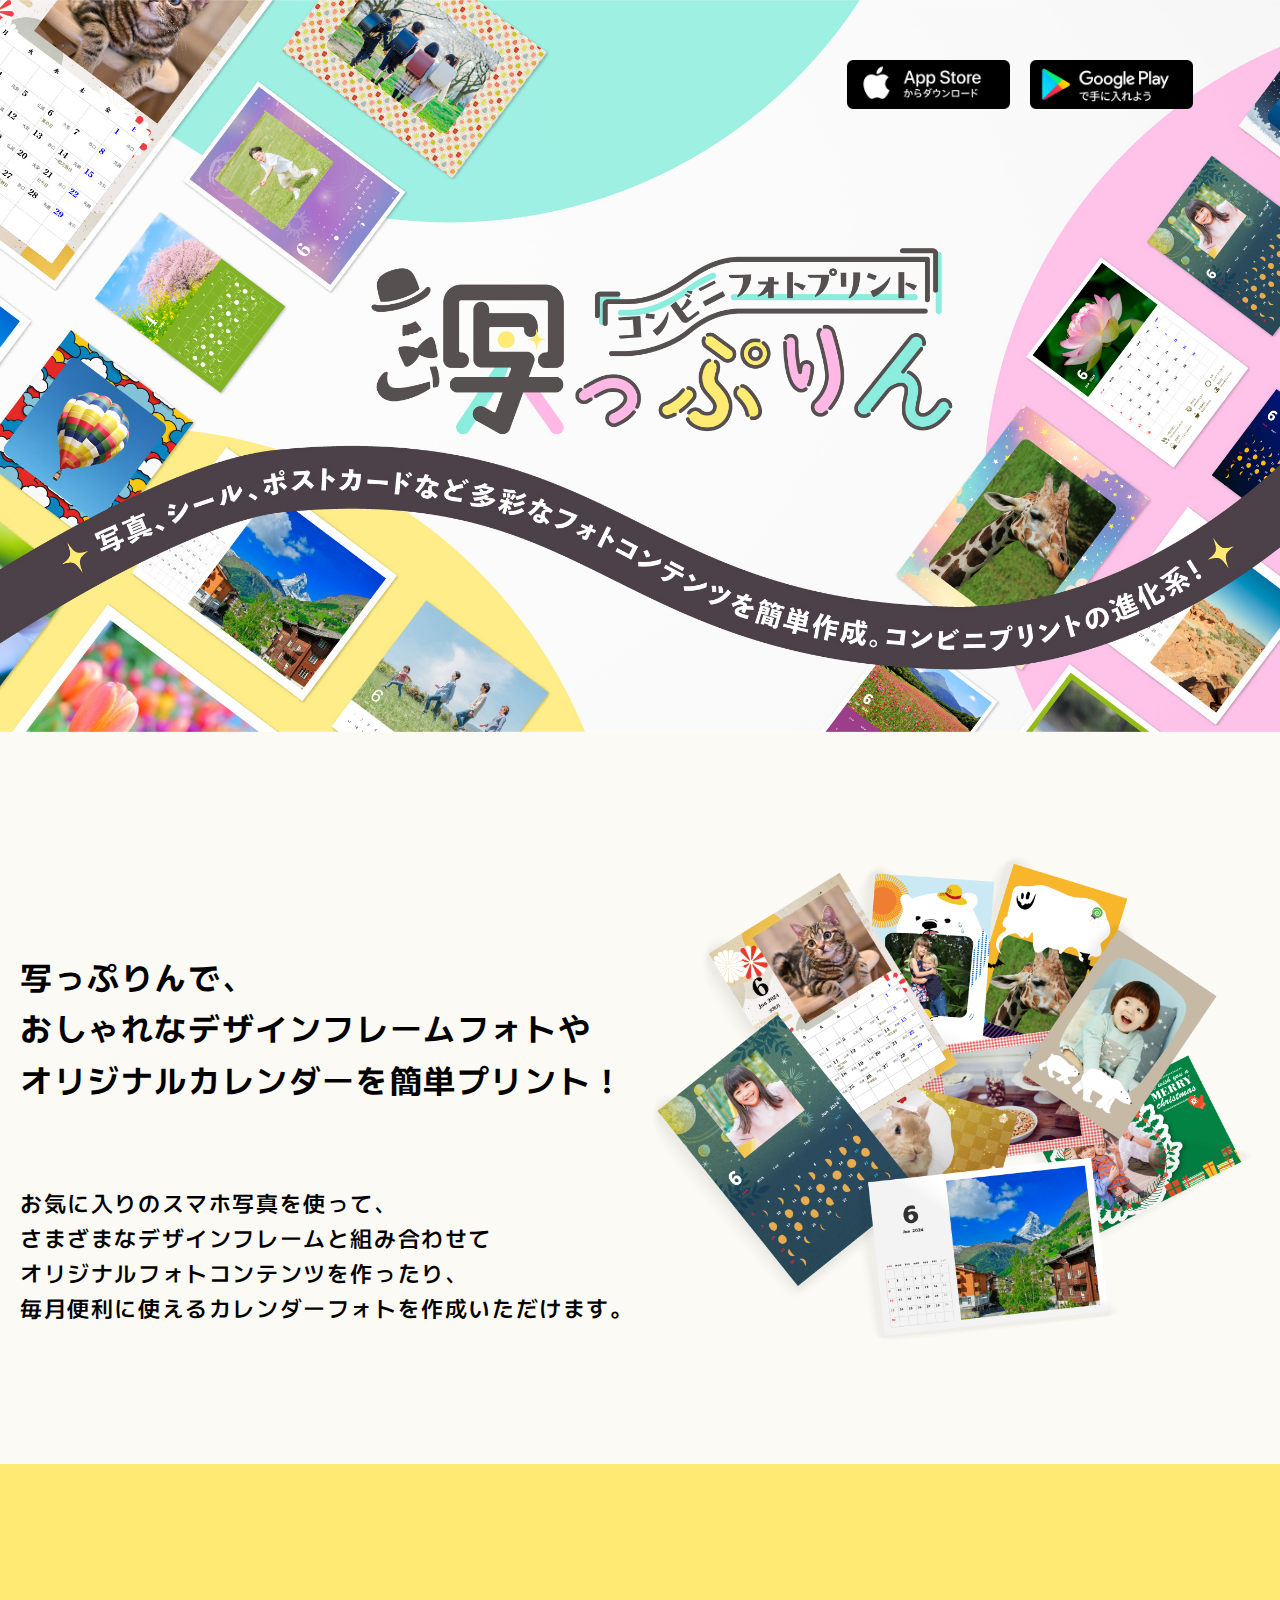
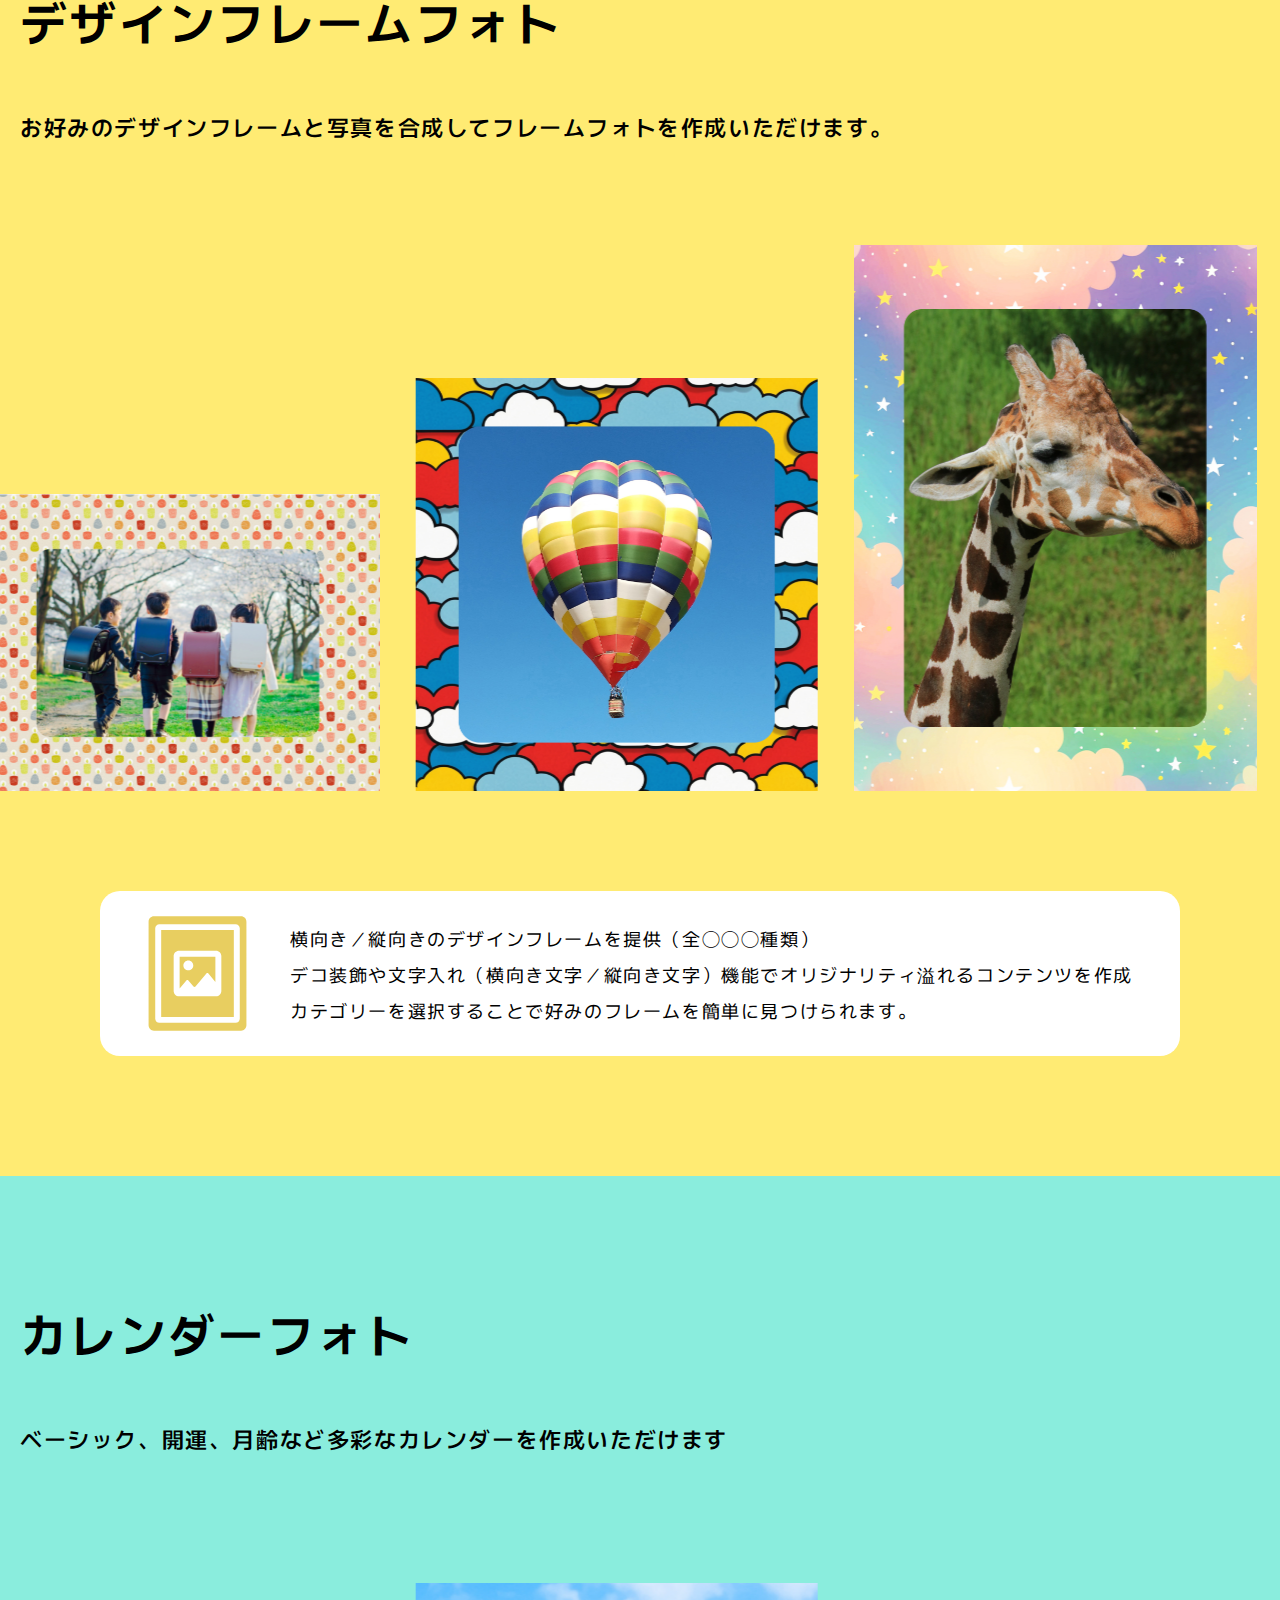
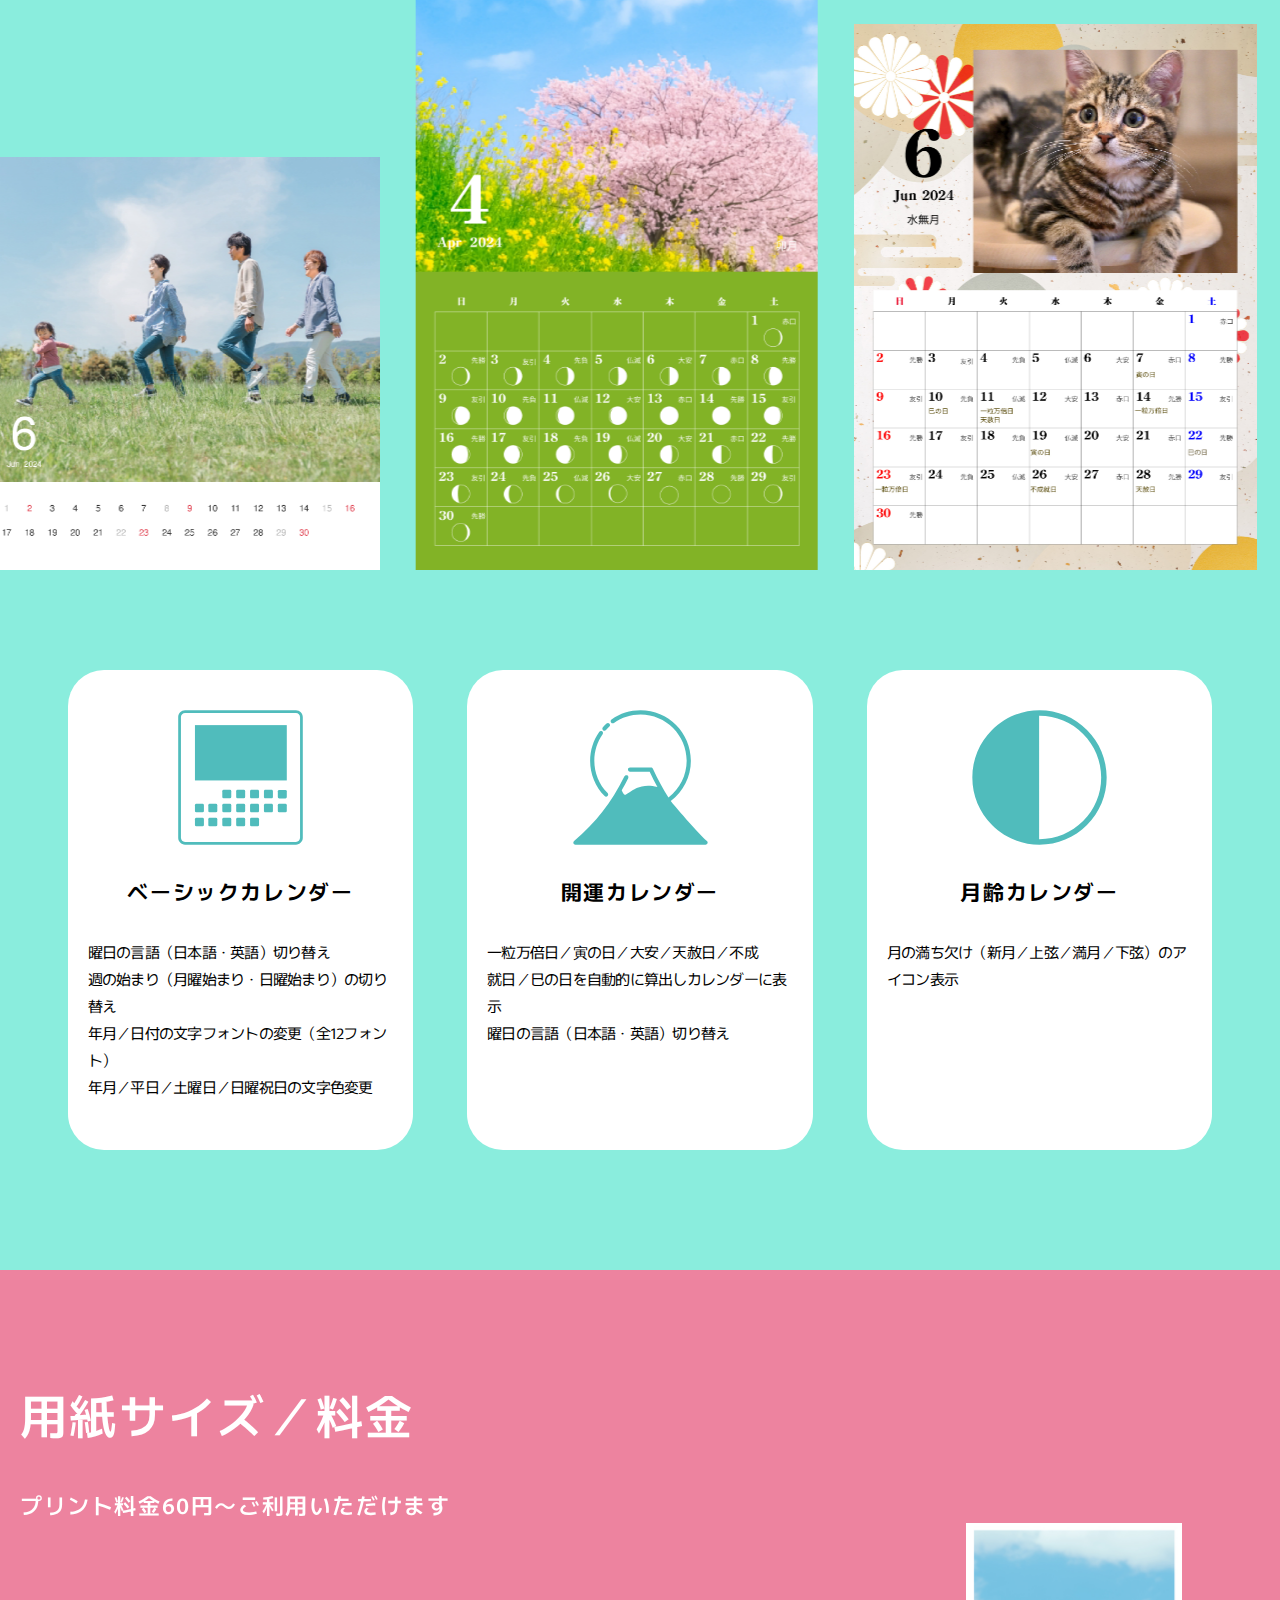
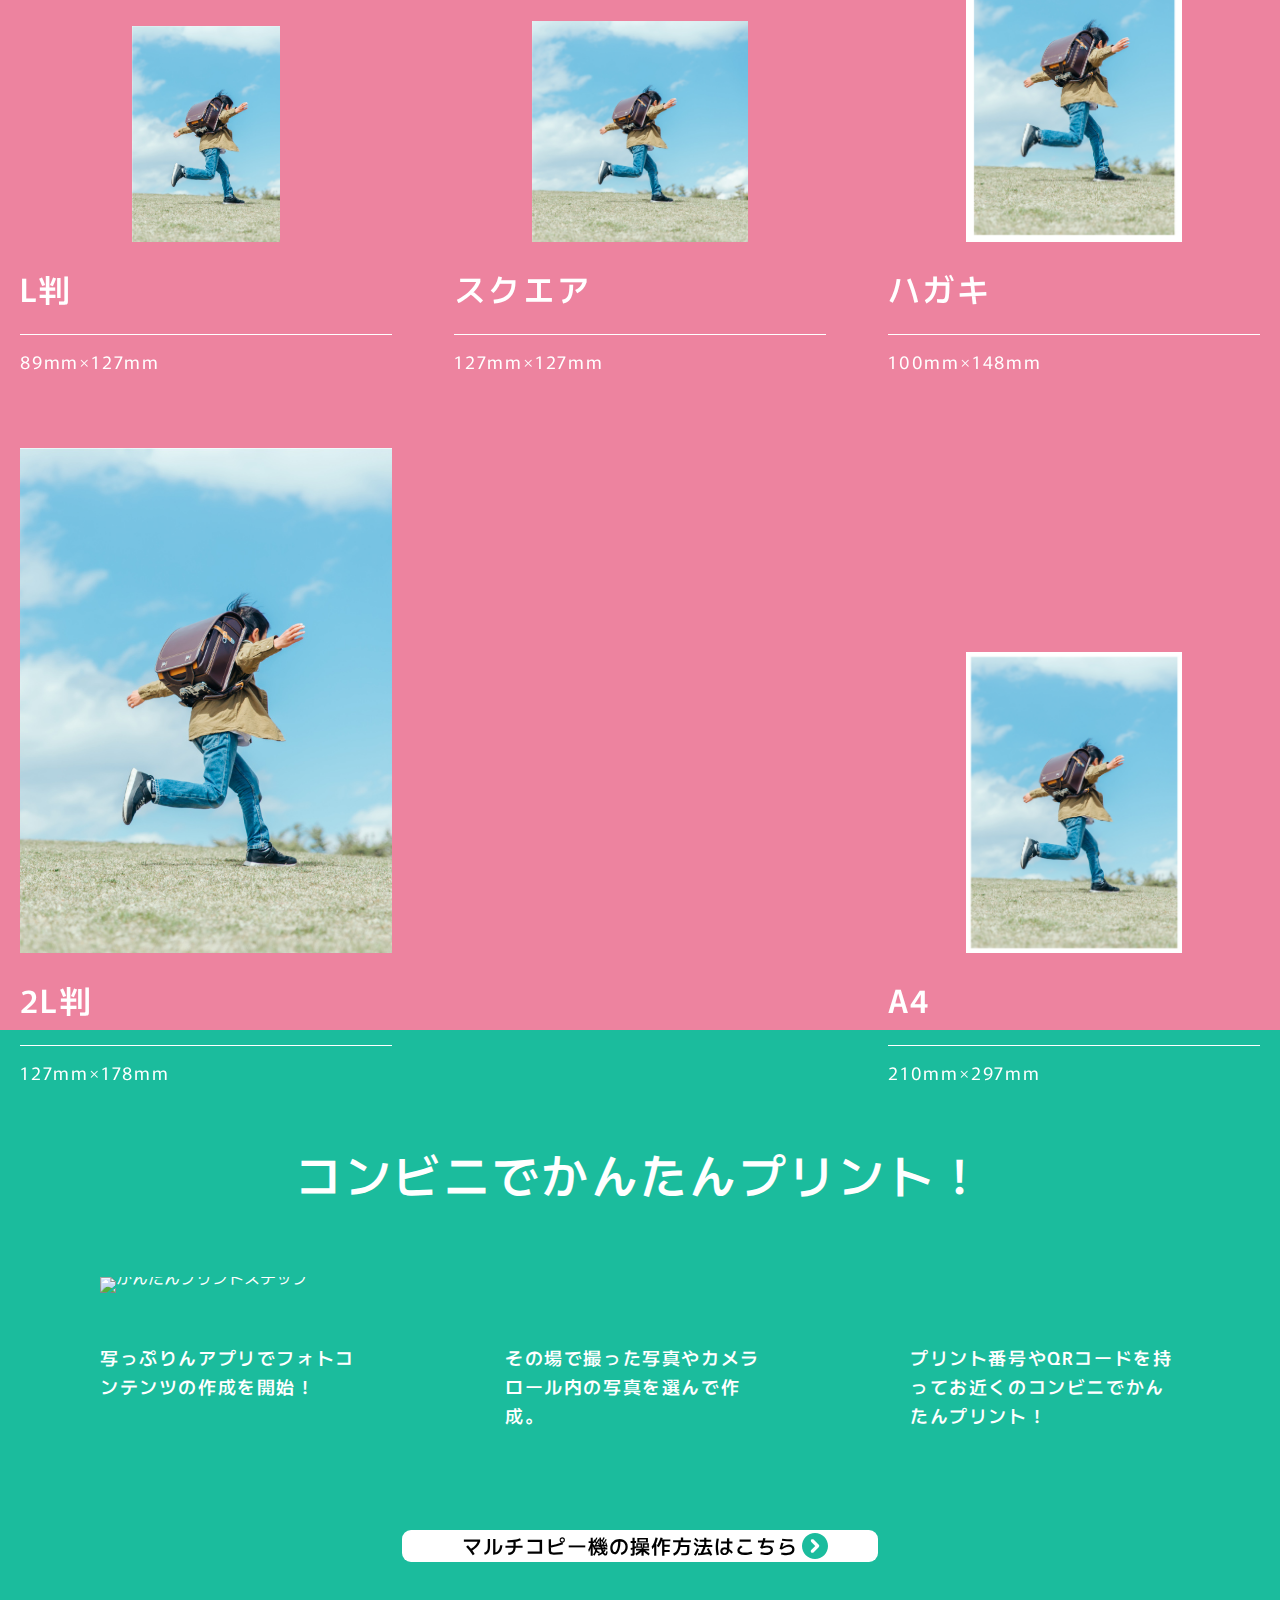
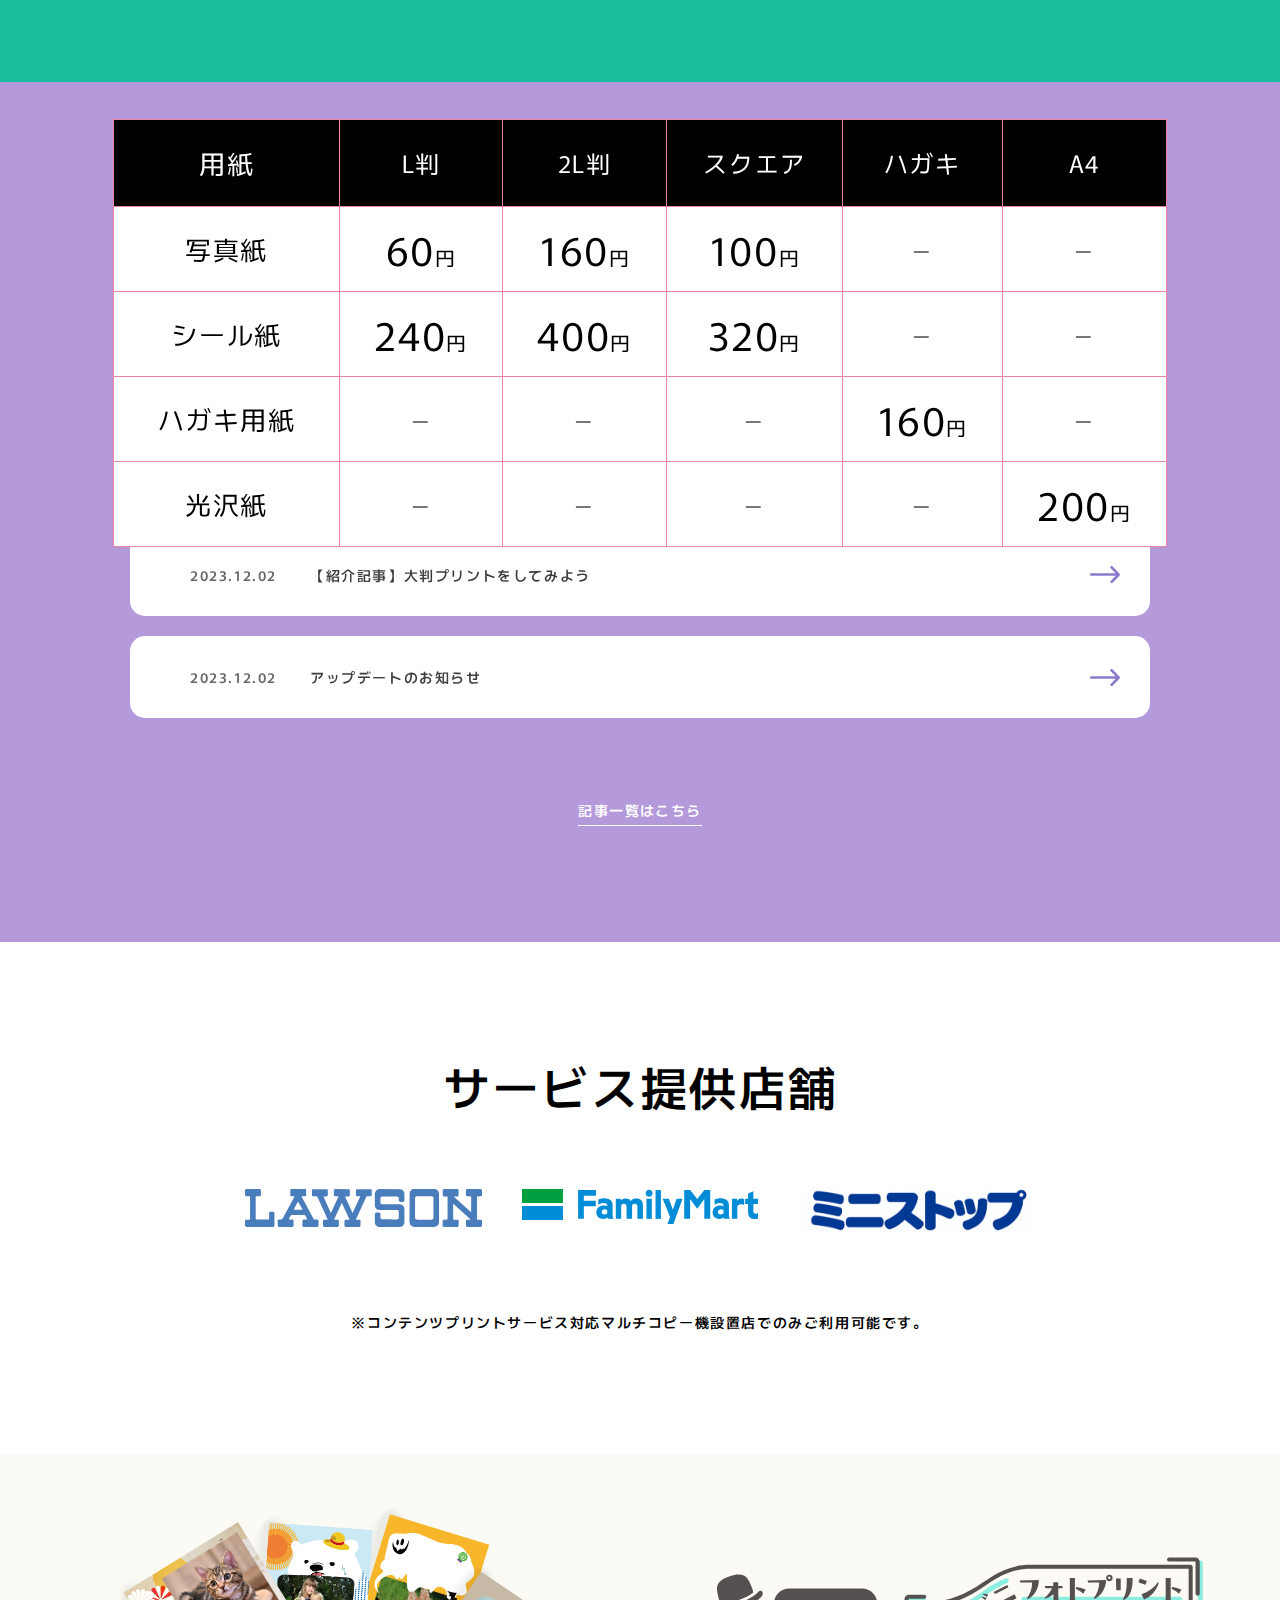
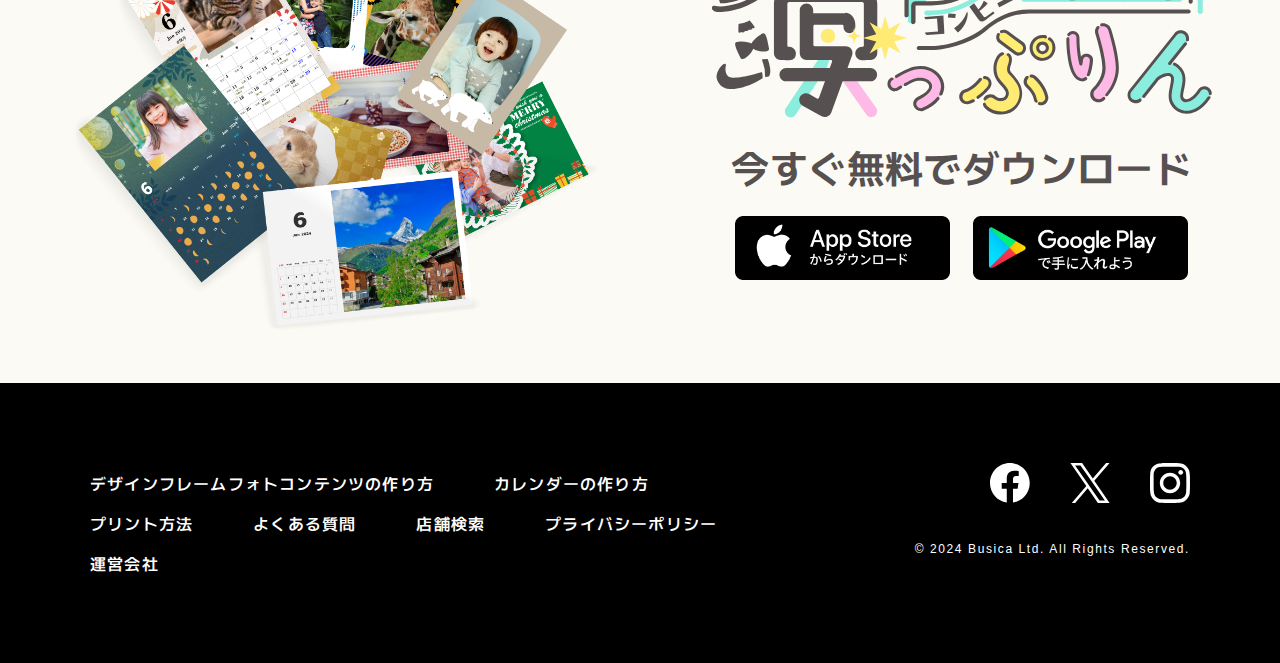
==== commit ec7aafb0: "Add files via upload" ====
--- a/index.html
+++ b/index.html
@@ -52,9 +52,10 @@
 		<script src="assets/js/respond.min.js"></script>
 		<![endif]-->
 	<!-- Favicons -->
-	<link rel="apple-touch-icon" sizes="180x180" href="assets/img/favicon/apple-touch-icon.png">
-    <link rel="icon" type="image/png" sizes="32x32" href="assets/img/favicon/favicon-32x32.png">
-    <link rel="icon" type="image/png" sizes="16x16" href="assets/img/favicon/favicon-16x16.png">
+	<link rel="icon" href="assets/img/favicon.ico" type="image/x-icon">
+	<link rel="apple-touch-icon" href="assets/img/apple-touch-icon.png">
+	<link rel="icon" type="image/png" sizes="32x32" href="assets/img/favicon-32x32.png">
+	<link rel="icon" type="image/png" sizes="16x16" href="assets/img/favicon-16x16.png">
     <link rel="manifest" href="assets/img/favicon/site.webmanifest">
     <link rel="mask-icon" href="assets/img/favicon/safari-pinned-tab.svg" color="#1FD994">
     <meta name="msapplication-TileColor" content="#1BBC9D">
@@ -92,7 +93,7 @@
 								</li>
 								<!--PC only END-->
 								<!--SP only-->
-								<li class="photo"><a href="#">デザインフレームフォトコンテンツの作り方</a></li>
+								<li class="photo"><a href="#">デザインフレーム<br>フォトコンテンツの作り方</a></li>
 								<li class="calendar"><a href="#">カレンダーの作り方</a></li>
 								<!--SP only END-->
 								<li class="mfp"><a href="#">プリント方法</a></li>
@@ -129,6 +130,11 @@
 					</nav>
 				</div>
 				<!--PC only END-->
+				<!--SP only-->
+				<div class="sp_obi">
+					<img src="assets/img/hero_sp_obi.svg" alt="">
+				</div>
+				<!--SP only END-->
 			</div>
 		</section>
 
@@ -294,7 +300,7 @@
 					<p class="feature_txt txt_wh">プリント料金60円～ご利用いただけます</p>
 				</div>
 				<ul class="price_flex">
-					<li>
+					<li class="price01">
 						<div class="price_detail_flex">
 							<div class="side_img_sp">
 								<img src="./assets/img/size_img_l.jpg" alt="L判">
@@ -311,7 +317,7 @@
 							</div>
 						</div>
 					</li>
-					<li>
+					<li class="price02">
 						<div class="price_detail_flex">
 							<div class="side_img_sp">
 								<img src="./assets/img/size_img_square.jpg" alt="スクエア">
@@ -328,7 +334,7 @@
 							</div>
 						</div>
 					</li>
-					<li>
+					<li class="price03">
 						<div class="price_detail_flex">
 							<div class="side_img_sp">
 								<img src="./assets/img/size_img_hagaki.jpg" alt="ハガキ">
@@ -344,7 +350,7 @@
 							</div>
 						</div>
 					</li>
-					<li>
+					<li class="price04">
 						<div class="price_detail_flex">
 							<div class="side_img_sp">
 								<img src="./assets/img/size_img_2l.jpg" alt="2L判">
@@ -361,7 +367,7 @@
 							</div>
 						</div>
 					</li>
-					<li>
+					<li class="price05">
 						<div class="price_detail_flex">
 							<div class="side_img_sp">
 								<img src="./assets/img/size_img_a4.jpg" alt="A4">
@@ -447,7 +453,7 @@
 						<img data-original="assets/img/step_01.svg" src="assets/img/blank.png" class="lazy" alt="写っぷりんでかんたんプリント ステップ1">
 					</div>
 					<div class="stepBoxTxt">
-						<p class="stepBox_sp_txt">写っぷりんアプリでフォトコンテンツの作成を開始！</p>
+						<p class="stepBox_sp_txt">写っぷりんアプリで<br class="br_sp">フォトコンテンツの作成を開始！</p>
 					</div>
 				</div>
 				<div class="arrow"><img src="assets/img/step_arrow_t.svg" alt="矢印"></div>
--- a/assets/css/style.css
+++ b/assets/css/style.css
@@ -113,9 +113,18 @@
 .pc_br {
   display: block;
 }
-@media (max-width: 1160px) {
+@media (max-width: 540px) {
   .pc_br {
     display: none;
+  }
+}
+
+.sp_br {
+  display: none;
+}
+@media (max-width: 540px) {
+  .sp_br {
+    display: block;
   }
 }
 
@@ -1156,6 +1165,7 @@
 @media (max-width: 540px) {
   .feature_second_box .second_box_point .point_txt {
     font-size: 0.8125rem;
+    line-height: 1.5;
   }
 }
 .feature_second_box .splide {
@@ -1189,33 +1199,68 @@
   align-items: stretch;
   gap: 54px;
 }
-@media (max-width: 1062px) {
+@media (max-width: 900px) {
   .feature_third_box .third_box_point {
     display: block;
     margin: 0 auto;
   }
 }
 .feature_third_box .third_box_point li {
+  width: 22.8%;
+  padding: 40px 20px 50px;
   border-radius: 36px;
   background-color: #fff;
-  padding: 40px 20px 50px;
-  width: 22.8%;
-}
-@media (max-width: 1062px) {
+}
+@media (max-width: 1440px) {
+  .feature_third_box .third_box_point li {
+    width: 30%;
+  }
+}
+@media (max-width: 900px) {
   .feature_third_box .third_box_point li {
     width: 100%;
-    margin-bottom: 20px;
+    padding: 30px 20px;
+    margin-bottom: 30px;
+    border-radius: 20px;
+  }
+  .feature_third_box .third_box_point li:last-child {
+    margin-bottom: 0;
   }
 }
 .feature_third_box .third_box_point li .point_img {
+  text-align: center;
+}
+.feature_third_box .third_box_point li .point_img img {
   width: 135px;
-  margin: 0 auto;
-}
-.feature_third_box .third_box_point li .point_title {
+}
+.feature_third_box .third_box_point li .point_img .point_title {
   text-align: center;
   font-size: 1.5rem;
   font-weight: 600;
   margin: 30px 0;
+}
+@media (max-width: 1440px) {
+  .feature_third_box .third_box_point li .point_img .point_title {
+    font-size: 1.3rem;
+  }
+}
+@media (max-width: 540px) {
+  .feature_third_box .third_box_point li .point_img {
+    display: flex;
+    justify-content: space-between;
+    align-items: center;
+    margin: 0 0 20px 0;
+  }
+  .feature_third_box .third_box_point li .point_img img {
+    width: 23%;
+  }
+  .feature_third_box .third_box_point li .point_img .point_title {
+    width: 72%;
+    text-align: left;
+    font-size: 1.25rem;
+    letter-spacing: -0.01rem;
+    margin: 0;
+  }
 }
 .feature_third_box .third_box_point li .point_txt {
   text-align: left;
@@ -1224,11 +1269,21 @@
   font-weight: 400;
   letter-spacing: -0.05em;
 }
+@media (max-width: 540px) {
+  .feature_third_box .third_box_point li .point_txt {
+    font-size: 0.8125rem;
+  }
+}
 .feature_third_box .splide {
   padding: 100px 0;
 }
 .feature_third_box .splide .splide__list {
   align-items: flex-end;
+}
+@media (max-width: 540px) {
+  .feature_third_box .splide {
+    padding: 60px 0;
+  }
 }
 
 /*-------------- price -----------------*/
@@ -1240,12 +1295,53 @@
   height: 85rem;
   background-color: #ED839F;
 }
+@media (max-width: 540px) {
+  .print_price {
+    padding: 60px 20px;
+    height: auto;
+  }
+}
 .print_price .print_wbox {
   max-width: 1280px;
   margin: 0 auto;
 }
 .print_price .print_wbox .price_Box {
   display: block;
+}
+.print_price .print_wbox h2 {
+  font-size: 47px;
+  font-weight: 500;
+  line-height: 1;
+  letter-spacing: 0.05em;
+  text-align: center;
+  margin-bottom: 80px;
+  color: #fff;
+  text-align: left;
+  margin-bottom: 50px;
+}
+@media (max-width: 1062px) {
+  .print_price .print_wbox h2 {
+    letter-spacing: 0.1rem;
+    font-size: 20px;
+    margin-bottom: 40px;
+    font-weight: 600;
+  }
+}
+@media (max-width: 375px) {
+  .print_price .print_wbox h2 {
+    font-size: 15px;
+  }
+}
+@media (max-width: 900px) {
+  .print_price .print_wbox h2 {
+    margin-bottom: 40px;
+  }
+}
+@media (max-width: 540px) {
+  .print_price .print_wbox h2 {
+    margin-bottom: 30px;
+    font-size: 1.25rem;
+  }
 }
 .print_price .print_wbox .price_flex {
   position: absolute;
@@ -1267,6 +1363,7 @@
 @media (max-width: 540px) {
   .print_price .print_wbox .price_flex {
     display: block;
+    margin: 60px 0 0 0;
   }
 }
 .print_price .print_wbox .price_flex li:first-child {
@@ -1333,44 +1430,38 @@
     width: 100%;
   }
   .print_price .print_wbox .price_flex li:first-child img {
-    width: 34%;
+    width: 38.7%;
   }
   .print_price .print_wbox .price_flex li:nth-child(2) {
     width: 100%;
   }
   .print_price .print_wbox .price_flex li:nth-child(2) img {
-    width: 48%;
+    width: 54.8%;
   }
   .print_price .print_wbox .price_flex li:nth-child(3) {
     width: 100%;
   }
   .print_price .print_wbox .price_flex li:nth-child(3) img {
-    width: 48%;
+    width: 44.7%;
   }
   .print_price .print_wbox .price_flex li:nth-child(4) {
     width: 100%;
   }
   .print_price .print_wbox .price_flex li:nth-child(4) img {
-    width: 85%;
-  }
-  .print_price .print_wbox .price_flex li:nth-child(5) {
+    width: 56.6%;
+  }
+  .print_price .print_wbox .price_flex li:last-child {
+    margin-bottom: 0;
     width: 100%;
   }
-  .print_price .print_wbox .price_flex li:nth-child(5) img {
-    width: 48%;
-  }
-  .print_price .print_wbox .price_flex li:last-child {
-    width: 100%;
-  }
   .print_price .print_wbox .price_flex li:last-child img {
-    width: 48%;
+    width: 93.5%;
   }
 }
 @media (max-width: 540px) {
   .print_price .print_wbox .price_flex li .price_detail_flex {
     display: flex;
     justify-content: space-around;
-    align-items: center;
   }
   .print_price .print_wbox .price_flex li .price_detail_flex .side_img_sp {
     width: 50%;
@@ -1388,10 +1479,10 @@
   letter-spacing: 0.075em;
   margin: 30px 0;
 }
-@media (max-width: 375px) {
+@media (max-width: 540px) {
   .print_price .print_wbox .price_flex li .sheet_title {
-    font-size: 1.125rem;
-    margin: 10px 0;
+    font-size: 1.5rem;
+    margin: 0 0 10px 0;
   }
 }
 .print_price .print_wbox .price_flex li .size_box {
@@ -1399,7 +1490,7 @@
   margin: 0 auto;
   border-top: 1px solid #fff;
 }
-@media (max-width: 375px) {
+@media (max-width: 540px) {
   .print_price .print_wbox .price_flex li .size_box {
     padding: 10px 0;
   }
@@ -1412,36 +1503,46 @@
   line-height: 1.3;
   letter-spacing: 0.1em;
 }
-@media (max-width: 375px) {
+@media (max-width: 540px) {
   .print_price .print_wbox .price_flex li .size_box .size_txt {
     font-size: 0.875rem;
     line-height: 1.5;
   }
 }
-.print_price .print_wbox .price_flex li .price_txt {
+.print_price .print_wbox .price_flex li .price_txt_box {
   display: none;
+}
+@media (max-width: 540px) {
+  .print_price .print_wbox .price_flex li .price_txt_box {
+    display: block;
+    border-top: 1px solid #fff;
+    padding-top: 10px;
+  }
+}
+.print_price .print_wbox .price_flex li .price_txt_box .price_txt {
   color: #FFF;
-  font-size: 2.5rem;
-  font-weight: 500;
-  line-height: 1;
+  font-size: 0.875rem;
   letter-spacing: 0.075em;
-  margin: 15px 0 0 0;
-}
-@media (max-width: 1062px) {
-  .print_price .print_wbox .price_flex li .price_txt {
-    display: block;
-    font-size: 1.875rem;
-    margin: 10px 0 0 0;
-  }
-}
-.print_price .print_wbox .price_flex li .price_txt span {
-  font-size: 1.875rem;
-  vertical-align: 0.4rem;
-}
-@media (max-width: 375px) {
-  .print_price .print_wbox .price_flex li .price_txt span {
-    font-size: 1.25rem;
-  }
+  text-align: left;
+}
+.print_price .print_wbox .price_flex li .price_txt_box .price_txt .ml35 {
+  font-size: 1.1875rem;
+  font-weight: 500;
+  margin-left: 3.5rem;
+}
+.print_price .print_wbox .price_flex li .price_txt_box .price_txt .ml25 {
+  font-size: 1.1875rem;
+  font-weight: 500;
+  margin-left: 2.5rem;
+}
+.print_price .print_wbox .price_flex li .price_txt_box .price_txt .ml16 {
+  font-size: 1.1875rem;
+  font-weight: 500;
+  margin-left: 1.6rem;
+}
+.print_price .print_wbox .price_flex li .price_txt_box .price_txt em {
+  font-style: normal;
+  font-size: 0.5625rem;
 }
 .print_price .print_wbox .price_table {
   margin: 35rem auto 0;
@@ -1492,25 +1593,24 @@
 }
 @media (max-width: 1100px) {
   .step {
-    padding: 60px 40px 80px;
+    padding: 60px 40px 60px;
   }
 }
 @media (max-width: 540px) {
   .step {
-    padding: 60px 20px 80px;
+    padding: 60px 20px 60px;
   }
 }
 @media (max-width: 375px) {
   .step {
-    padding: 60px 10px 80px;
+    padding: 60px 10px 60px;
   }
 }
 .step .stepBox_btn {
-  line-height: 70px;
   font-weight: 500;
   font-size: 1.25rem;
   letter-spacing: 0.05em;
-  margin: 40px 0 0 0;
+  margin: 60px 0 0 0;
   text-align: center;
 }
 .step .stepBox_btn a {
@@ -1539,7 +1639,7 @@
 .step .stepBox_btn a {
   background-image: url(../img/arrow_circle_right.svg);
 }
-.step h1 {
+.step h2 {
   font-size: 47px;
   font-weight: 500;
   line-height: 1;
@@ -1549,7 +1649,7 @@
   color: #fff;
 }
 @media (max-width: 1062px) {
-  .step h1 {
+  .step h2 {
     letter-spacing: 0.1rem;
     font-size: 20px;
     margin-bottom: 40px;
@@ -1557,17 +1657,17 @@
   }
 }
 @media (max-width: 375px) {
-  .step h1 {
+  .step h2 {
     font-size: 15px;
   }
 }
 @media (max-width: 900px) {
-  .step h1 {
+  .step h2 {
     margin-bottom: 60px;
   }
 }
 @media (max-width: 540px) {
-  .step h1 {
+  .step h2 {
     font-size: 1.25rem;
   }
 }
@@ -1612,17 +1712,15 @@
 .step .stepBox_sp .stepBox_sp_flex .stepBoxImg {
   width: 50%;
 }
-@media (max-width: 540px) {
-  .step .stepBox_sp .stepBox_sp_flex .stepBoxImg {
-    width: 75%;
-  }
+.step .stepBox_sp .stepBox_sp_flex .stepBoxTxt {
+  width: 50%;
 }
 .step .stepBox_sp .stepBox_sp_txt {
   margin: 0 auto;
   color: #fff;
   font-size: 1rem;
   font-weight: 600;
-  width: 75%;
+  width: 95%;
 }
 @media (max-width: 540px) {
   .step .stepBox_sp .stepBox_sp_txt {
@@ -1634,12 +1732,12 @@
   padding: 10px;
 }
 .step .stepBox_sp .arrow {
-  margin: 20px auto;
+  margin: 30px auto;
   width: 40px;
 }
-@media (max-width: 374px) {
+@media (max-width: 376px) {
   .step .stepBox_sp .arrow {
-    width: 30px;
+    width: 28px;
   }
 }
 
@@ -1652,10 +1750,10 @@
 }
 @media (max-width: 540px) {
   .news {
-    padding: 60px 0 100px;
-  }
-}
-.news h1 {
+    padding: 60px 0 60px;
+  }
+}
+.news h2 {
   font-size: 47px;
   font-weight: 500;
   line-height: 1;
@@ -1665,7 +1763,7 @@
   color: #fff;
 }
 @media (max-width: 1062px) {
-  .news h1 {
+  .news h2 {
     letter-spacing: 0.1rem;
     font-size: 20px;
     margin-bottom: 40px;
@@ -1673,7 +1771,7 @@
   }
 }
 @media (max-width: 375px) {
-  .news h1 {
+  .news h2 {
     font-size: 15px;
   }
 }
@@ -1691,12 +1789,12 @@
 }
 .news .information dt {
   color: #666666;
-  font-size: 1rem;
+  font-size: 0.875rem;
   font-weight: 500;
 }
 .news .information dd {
   color: #3d3d3d;
-  font-size: 1rem;
+  font-size: 0.875rem;
   font-weight: 500;
 }
 .news .information:hover {
@@ -1750,11 +1848,6 @@
     line-height: 1;
   }
 }
-@media (max-width: 767px) {
-  .news dl dt {
-    font-size: 0.7rem;
-  }
-}
 .news dl dd {
   float: left;
   width: calc(100% - 120px);
@@ -1765,11 +1858,6 @@
     width: 100%;
   }
 }
-@media (max-width: 767px) {
-  .news dl dd {
-    font-size: 0.7rem;
-  }
-}
 .news .article {
   text-align: center;
   margin: 80px 0 0 0;
@@ -1781,19 +1869,14 @@
 }
 .news .article a {
   color: #fff;
-  font-size: 1rem;
+  font-size: 0.875rem;
   font-weight: 500;
   letter-spacing: 0.1em;
-  padding: 0 5px 10px 5px;
+  padding: 0 0 5px 0;
   border-bottom: solid 1px #fff;
 }
 .news .article a:hover {
   opacity: 0.5;
-}
-@media (max-width: 767px) {
-  .news .article a {
-    font-size: 1rem;
-  }
 }
 
 /*-------------- store -----------------*/
@@ -1804,10 +1887,10 @@
 }
 @media (max-width: 540px) {
   .store {
-    padding: 60px 0 80px;
-  }
-}
-.store h1 {
+    padding: 60px 0 60px;
+  }
+}
+.store h2 {
   font-size: 47px;
   font-weight: 500;
   line-height: 1;
@@ -1817,7 +1900,7 @@
   color: #000000;
 }
 @media (max-width: 1062px) {
-  .store h1 {
+  .store h2 {
     letter-spacing: 0.1rem;
     font-size: 20px;
     margin-bottom: 40px;
@@ -1825,7 +1908,7 @@
   }
 }
 @media (max-width: 375px) {
-  .store h1 {
+  .store h2 {
     font-size: 15px;
   }
 }
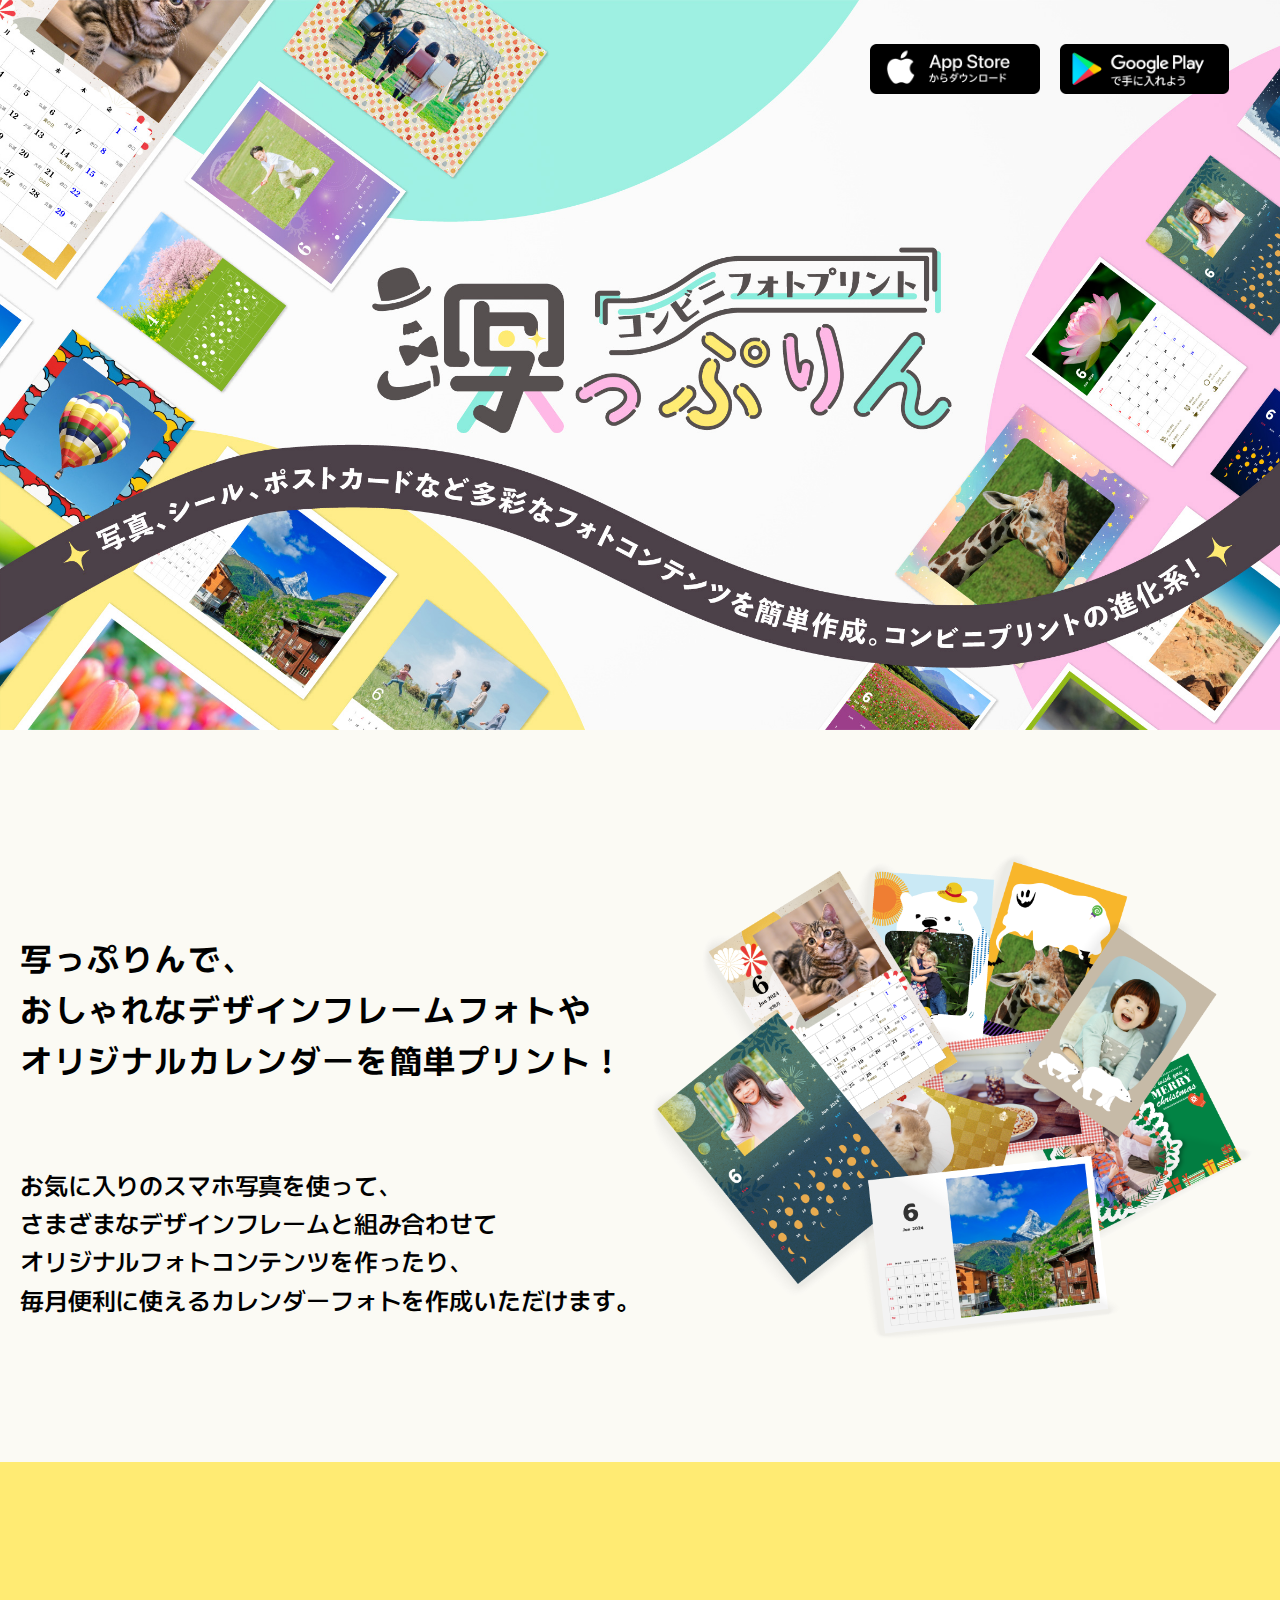
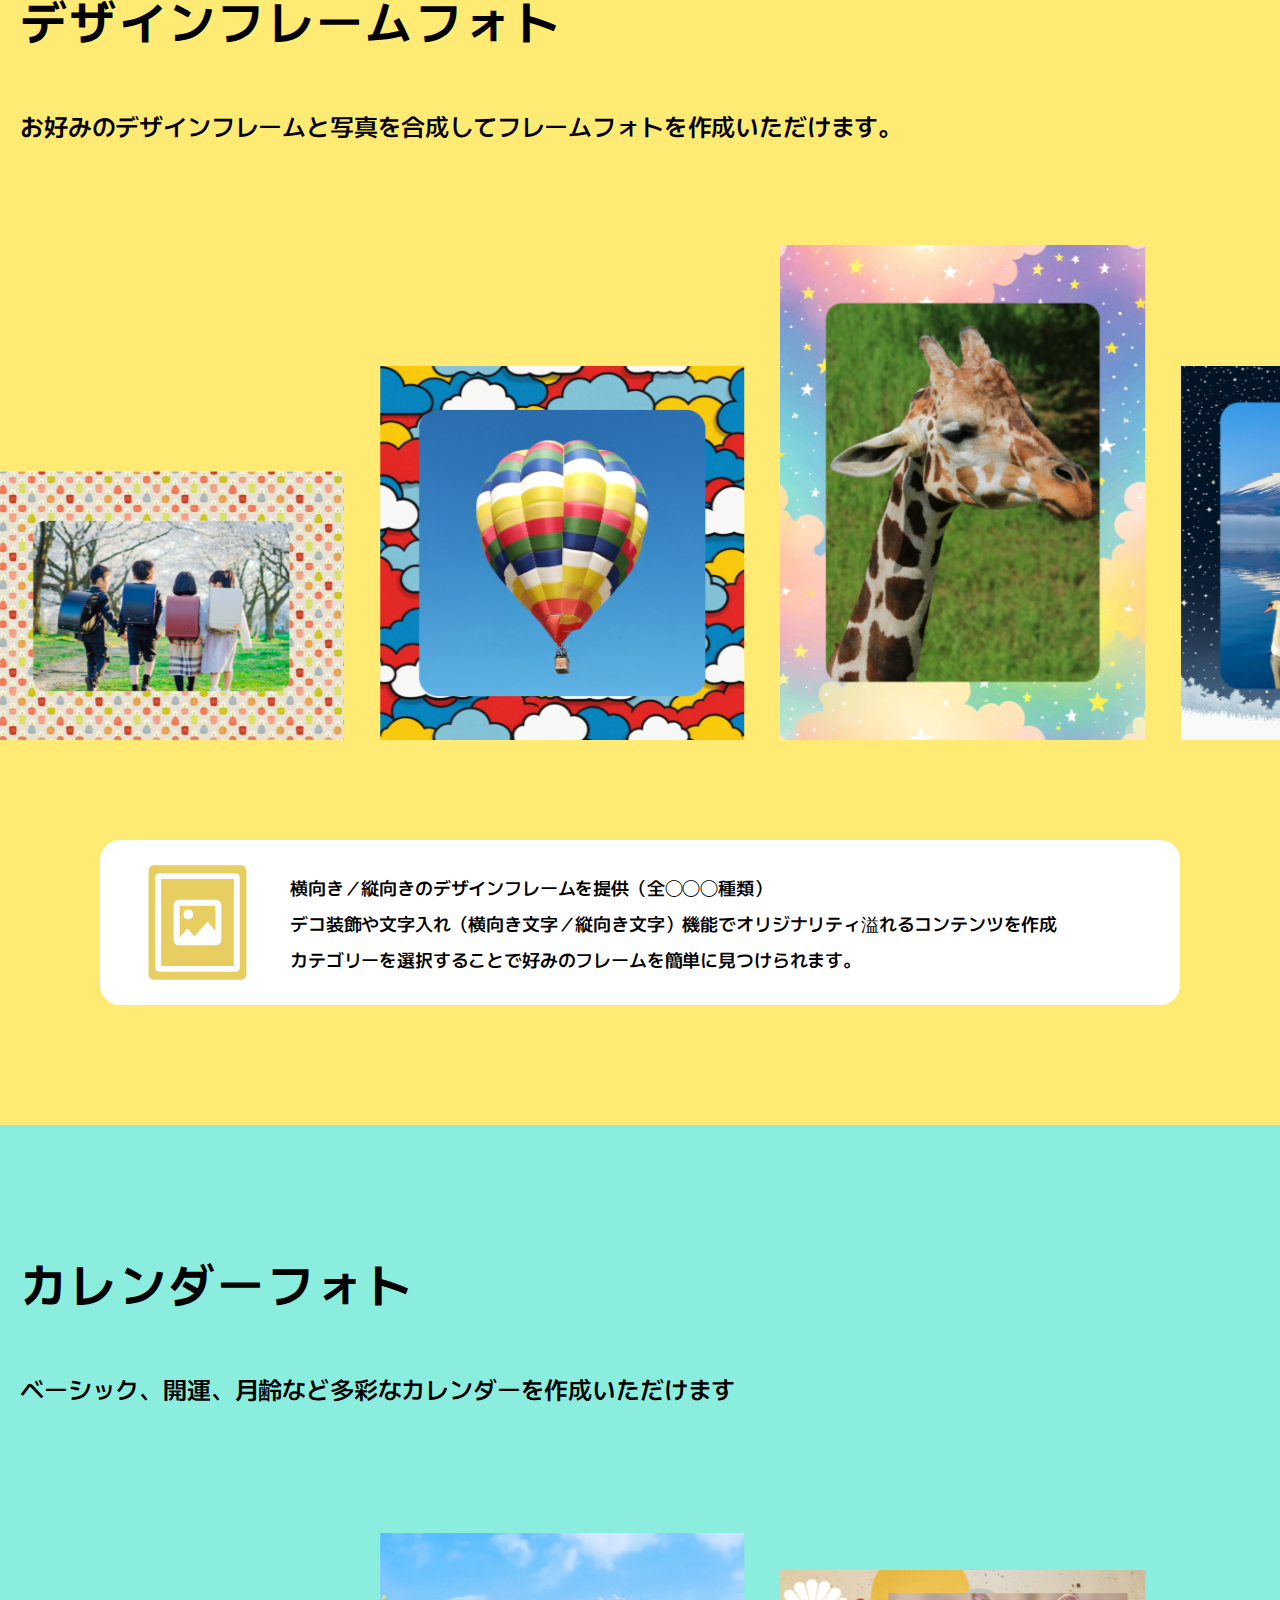
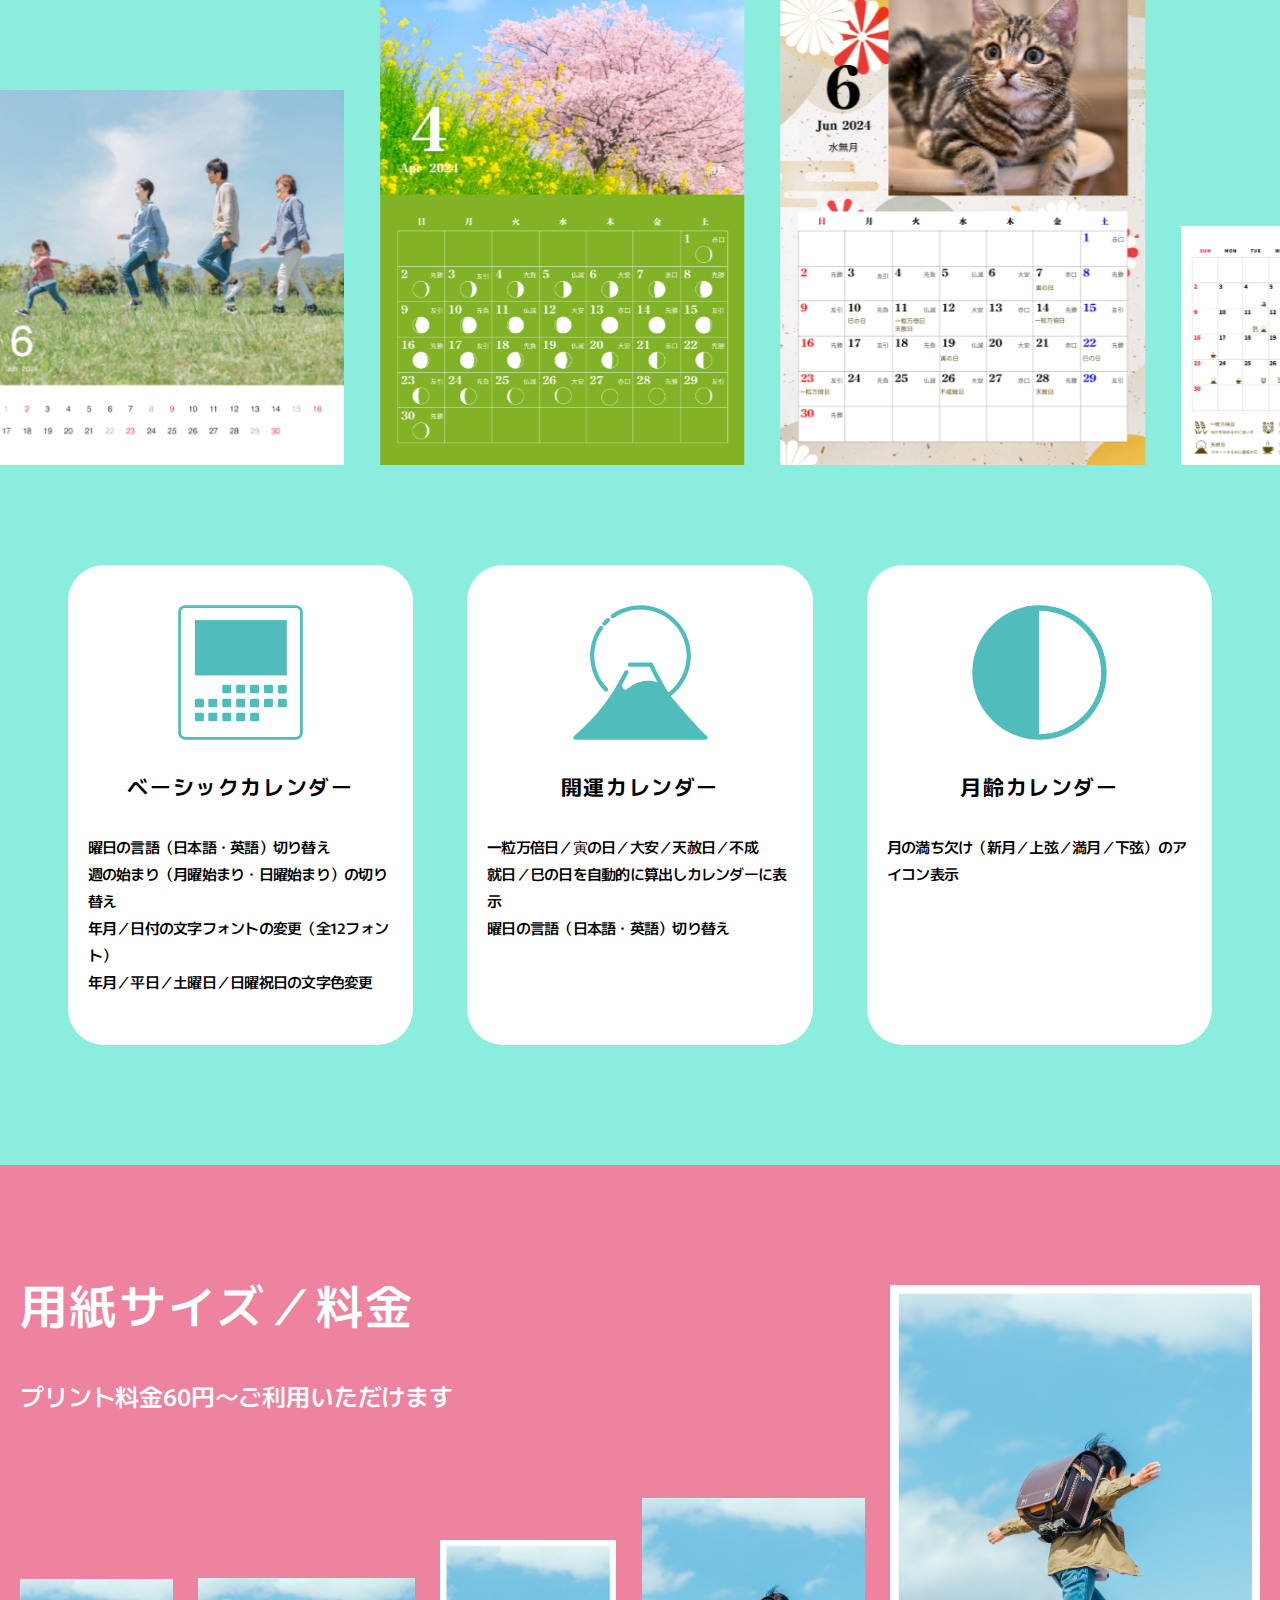
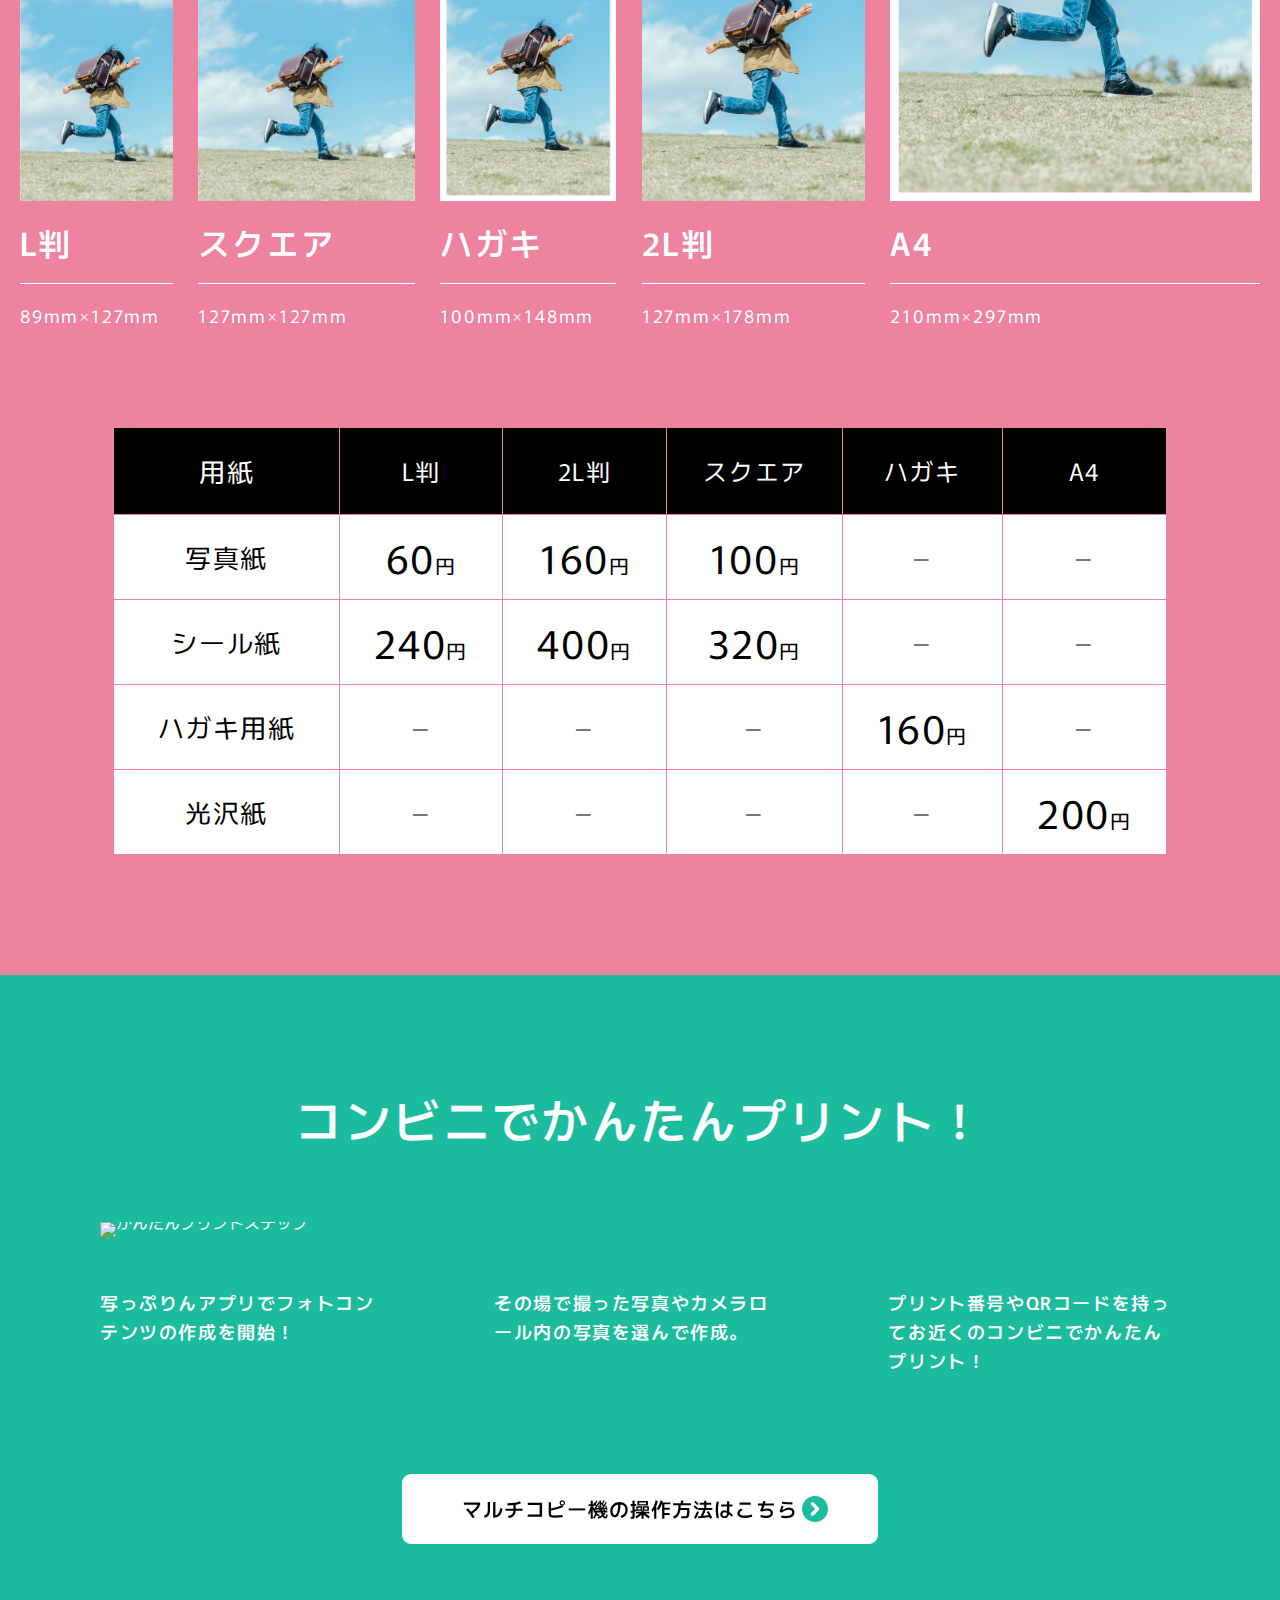
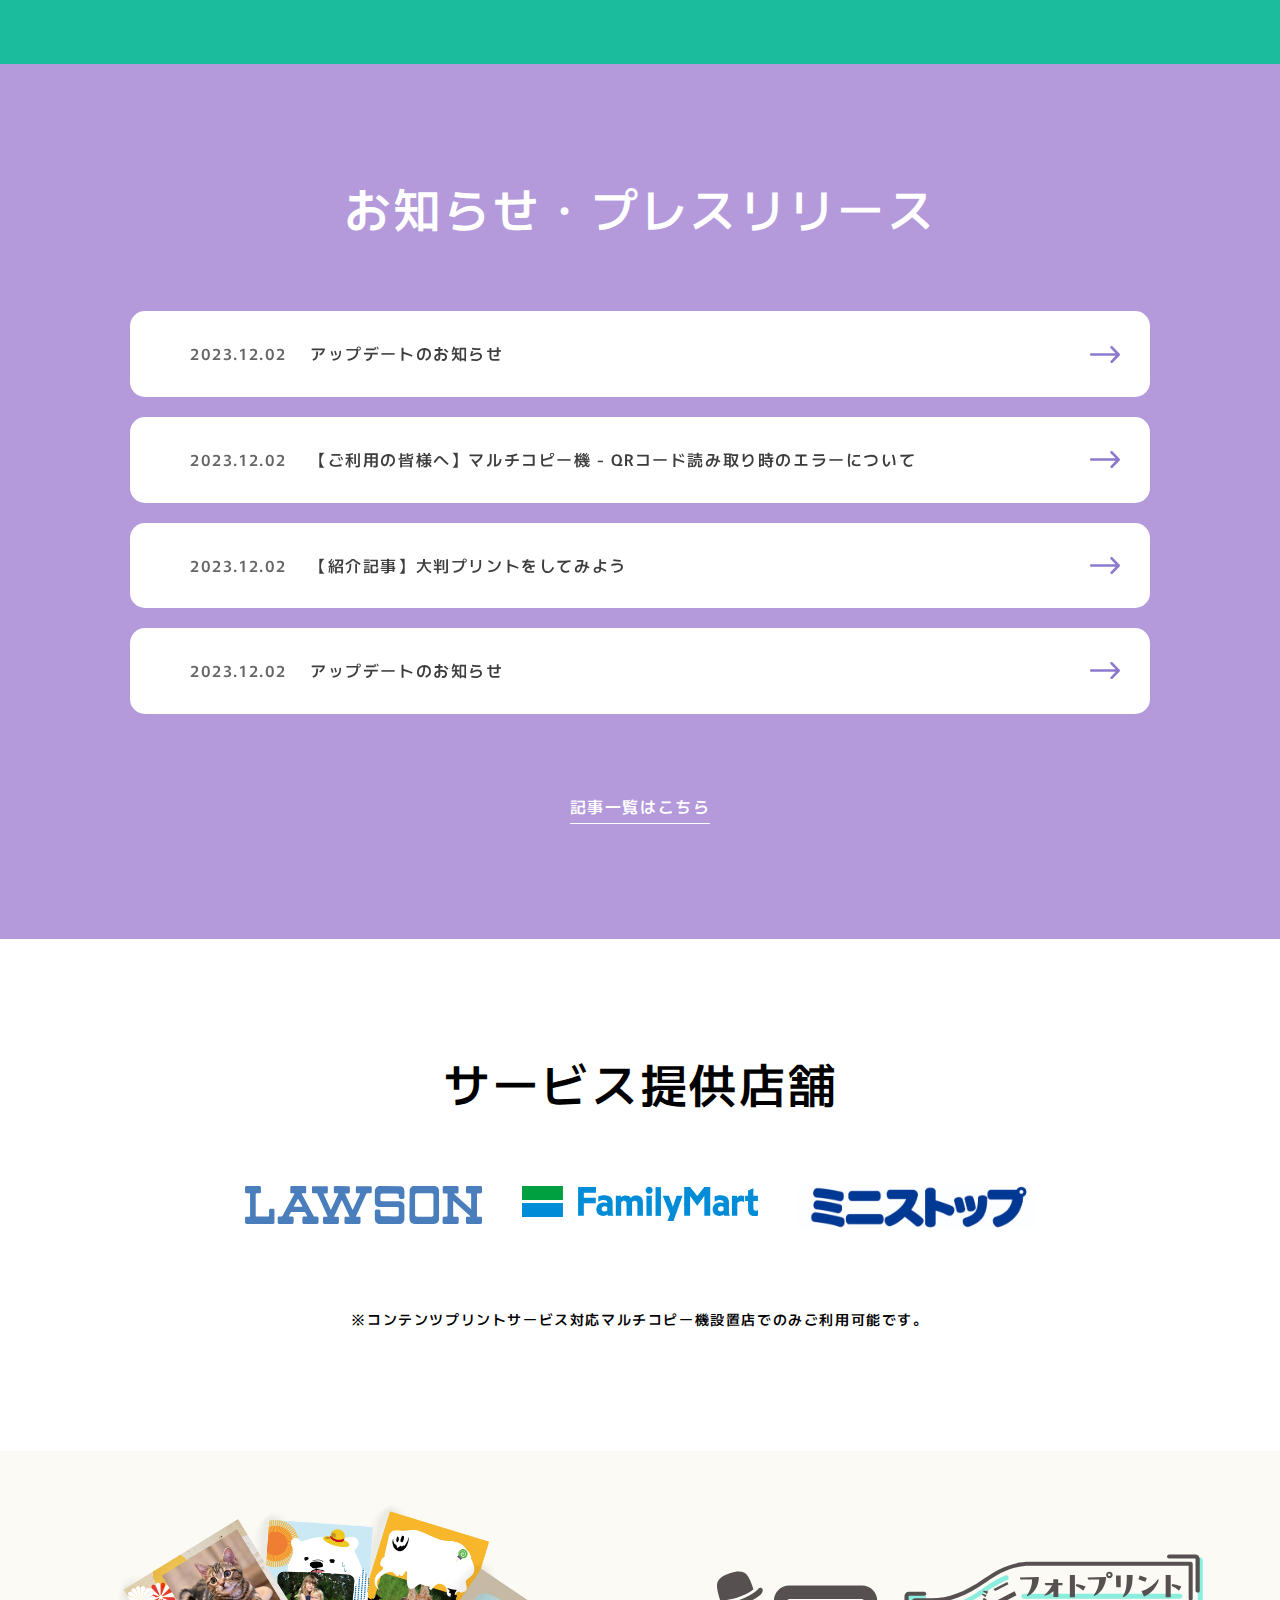
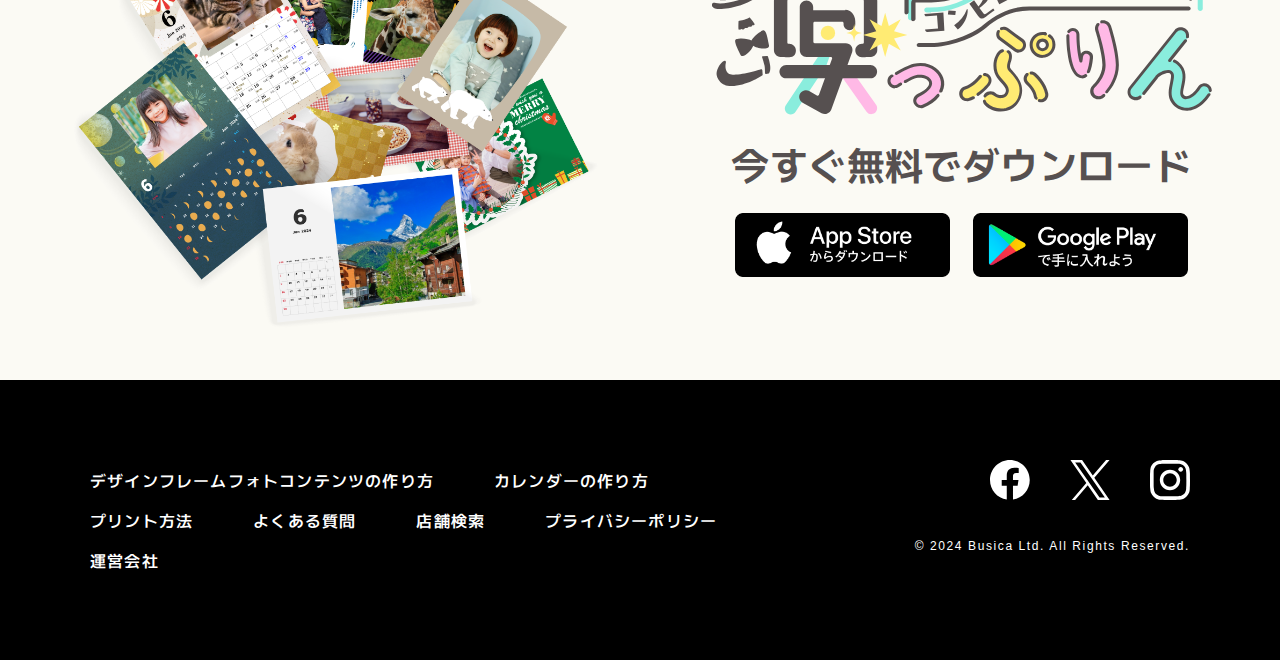
==== commit 2ad6ab90: "Add files via upload" ====
--- a/index.html
+++ b/index.html
@@ -62,6 +62,46 @@
     <meta name="theme-color" content="#1BBC9D">
 	<!-- Loader -->
 	<script src="assets/js/pace.min.js"></script>
+	<script>
+	 window.difyChatbotConfig = {
+	  token: 'swLawzAQSHaQNxZU',
+	  baseUrl: 'https://llm.m-inject.info'
+	 }
+	</script>
+	<script
+	 src="https://llm.m-inject.info/embed.min.js"
+	 id="swLawzAQSHaQNxZU"
+	 defer>
+	</script>
+	<style>
+	  #dify-chatbot-bubble-button {
+		background-color: #1C64F2 !important;
+		right: 20px !important;
+		bottom: 20px !important;
+	  }
+	</style>
+	
+	<style>
+		/* フローティングボタンのスタイル */
+		.chat-button {
+			position: fixed;         /* 画面に固定する */
+			bottom: 20px;            /* 画面の下からの距離 */
+			right: 20px;             /* 画面の右からの距離 */
+			background-color: #008CBA; /* ボタンの背景色 */
+			color: white;            /* ボタンのテキスト色 */
+			border: none;            /* ボタンの境界線をなしに */
+			padding: 15px 20px;      /* ボタン内の余白 */
+			border-radius: 50px;     /* ボタンの角を丸くする */
+			font-size: 16px;         /* テキストサイズ */
+			cursor: pointer;         /* マウスカーソルをポインタに */
+			box-shadow: 0px 2px 10px rgba(0, 0, 0, 0.3); /* ボタンに影を追加 */
+			z-index: 1000;           /* ボタンを他の要素より前面に表示 */
+		}
+	
+		.chat-button:hover {
+			background-color: #005f73; /* ホバー時に色を変える */
+		}
+	</style>
 </head>
 
 <body id="top">
@@ -87,16 +127,16 @@
 								<li class="dropdown onlypc">
 									<a href="#" class="dropdown-toggle" data-toggle="dropdown" role="button" aria-haspopup="true" aria-expanded="false">フォトコンテンツの作り方<span class="caret"></span></a>
 									<ul class="dropdown-menu">
-										<li><a href="#" class="txt_wh" target="_blank">デザインフレームフォトコンテンツ</a></li>
-										<li><a href="#" class="txt_wh" target="_blank">カレンダーフォト</a></li>
+										<li><a href="howto_designframe.html" class="txt_wh" target="_blank">デザインフレームフォトコンテンツ</a></li>
+										<li><a href="howto_calendar.html" class="txt_wh" target="_blank">カレンダーフォト</a></li>
 									</ul>
 								</li>
 								<!--PC only END-->
 								<!--SP only-->
-								<li class="photo"><a href="#">デザインフレーム<br>フォトコンテンツの作り方</a></li>
-								<li class="calendar"><a href="#">カレンダーの作り方</a></li>
+								<li class="photo"><a href="howto_designframe.html">デザインフレーム<br>フォトコンテンツの作り方</a></li>
+								<li class="calendar"><a href="howto_calendar.html">カレンダーの作り方</a></li>
 								<!--SP only END-->
-								<li class="mfp"><a href="#">プリント方法</a></li>
+								<li class="mfp"><a href="mfp.html">プリント方法</a></li>
 								<li class="faq"><a href="faq.html">よくある質問</a></li>
 								<li class="shop"><a href="https://networkprint.ne.jp/search_store/map.html">店舗検索</a></li>
 							</ul>
@@ -328,8 +368,8 @@
 									<p class="size_txt">127mm×127mm</p>
 								</div>
 								<div class="price_txt_box">
-									<p class="price_txt">写真紙<span class="ml35">60</span><em>円</em></p>
-									<p class="price_txt">シール紙<span class="ml25">240</span><em>円</em></p>
+									<p class="price_txt">写真紙<span class="ml35">100</span><em>円</em></p>
+									<p class="price_txt">シール紙<span class="ml25">320</span><em>円</em></p>
 								</div>
 							</div>
 						</div>
@@ -475,7 +515,7 @@
 					</div>
 				</div>
 				<p class="stepBox_btn">
-					<a href="#">マルチコピー機の操作方法はこちら</a>
+					<a href="mfp.html">マルチコピー機の操作方法はこちら</a>
 				</p>
 			</div> 
 		</section>
@@ -518,7 +558,7 @@
 				</a>
 
 				<p class="article">
-					<a href="#">記事一覧はこちら</a>
+					<a href="article.html">記事一覧はこちら</a>
 				</p>
 			</div>
 		</section>
@@ -583,14 +623,14 @@
 						<nav>
 							<div class="ftCmn_menu_grv">
 								<ul>
-									<li><a href="#">デザインフレームフォトコンテンツの作り方</a></li>
-									<li><a href="#">カレンダーの作り方</a></li>
+									<li><a href="howto_designframe.html">デザインフレームフォトコンテンツの作り方</a></li>
+									<li><a href="howto_calendar.html">カレンダーの作り方</a></li>
 								</ul>
 								<ul>
-									<li><a href="#">プリント方法</a></li>
+									<li><a href="mfp.html">プリント方法</a></li>
 									<li><a href="faq.html">よくある質問</a></li>
 									<li><a href="https://networkprint.ne.jp/search_store/map.html">店舗検索</a></li>
-									<li><a href="privacy.html">プライバシーポリシー</a></li>
+									<li><a href="privacy_policy.html">プライバシーポリシー</a></li>
 								</ul>
 								<ul>
 									<li><a href="https://www.busica.co.jp/">運営会社</a></li>
@@ -654,6 +694,16 @@
 			return decodeURIComponent(results[2].replace(/\+/g, " "));
 		}
 
+	</script>
+
+	<!-- TOP Animation -->
+	<script>
+		let isBox1Visible = true;
+		setInterval(() => {
+		document.querySelector('.img01').style.visibility = isBox1Visible ? 'visible' : 'hidden';
+		document.querySelector('.img02').style.visibility = isBox1Visible ? 'hidden' : 'visible';
+		isBox1Visible = !isBox1Visible;
+		}, 1000); // 1秒ごとに切り替え
 	</script>
 
 	<!-- Splide -->
@@ -717,7 +767,43 @@
 			splide_case.mount( window.splide.Extensions );
 		});
 	</script>
-
+	<button class="chat-button" id="chat-button" style="display:none;" onclick="startChat()">チャットを開始</button>
 </body>
+<script>
+function isAndroidWebView() {
+	var userAgent = navigator.userAgent || navigator.vendor || window.opera;
+
+	// Androidデバイスでかつ、WebView ("wv") の場合に true を返す
+	if (userAgent.includes("Android")) {
+		return true; // Android WebViewからのアクセス
+	}
+	return false; // それ以外のアクセス
+}
+
+
+function delayedMethod() {
+	console.log("This method is executed after a delay.");
+	document.getElementById("dify-chatbot-bubble-button").remove();
+	document.getElementById("chat-button").style.display = "block";
+}
+
+if (isAndroidWebView()) {
+	console.log("This is an Android WebView.");
+	//alert("This is an Android WebView.");
+	
+	// 2000ミリ秒 (2秒) 後にdelayedMethodを実行
+	setTimeout(delayedMethod, 800);
+} else {
+	console.log("This is not an Android WebView.");
+}
+
+
+function startChat() {
+	alert("チャットを開始します!");
+	// 実際にはチャットウィンドウを開く等の処理を記述
+	window.open("https://llm.m-inject.info/chat/swLawzAQSHaQNxZU");
+	
+}
+</script>
 
 </html>--- a/assets/css/style.css
+++ b/assets/css/style.css
@@ -381,22 +381,22 @@
     background-image: url(../img/icon_menu_use.svg);
   }
   .hdCmn .hdCmn_inner .hdMenu ul li.mfp {
-    background-image: url(../img/icon_menu_mfp.svg);
+    background-image: url(../img/spmenu_icon_print.svg);
   }
   .hdCmn .hdCmn_inner .hdMenu ul li.faq {
-    background-image: url(../img/icon_menu_faq.svg);
+    background-image: url(../img/spmenu_icon_qa.svg);
   }
   .hdCmn .hdCmn_inner .hdMenu ul li.shop {
-    background-image: url(../img/icon_menu_shop.svg);
+    background-image: url(../img/spmenu_icon_search.svg);
   }
   .hdCmn .hdCmn_inner .hdMenu ul li.photo {
     margin-top: 20px;
     display: block !important;
-    background-image: url(../img/icon_menu_photo.svg);
+    background-image: url(../img/spmenu_icon_designframe.svg);
   }
   .hdCmn .hdCmn_inner .hdMenu ul li.calendar {
     display: block !important;
-    background-image: url(../img/icon_menu_calendar.svg);
+    background-image: url(../img/spmenu_icon_calendar.svg);
   }
   .hdCmn .hdCmn_inner .hdMenu ul li:last-child {
     margin: 0;
@@ -893,28 +893,47 @@
     background-image: url(../img/topimg_02_sp.jpg);
   }
 }
+.hero .animation-container .sp_obi {
+  display: none;
+}
+@media (max-width: 650px) {
+  .hero .animation-container .sp_obi {
+    display: block;
+    position: absolute;
+    width: 100%;
+    bottom: -5.5%;
+    left: 0;
+    z-index: 3;
+  }
+}
 .hero .animation-container .appLink {
   position: absolute;
-  top: 60px;
-  right: 40px;
+  top: 6%;
+  right: 4%;
   z-index: 3;
   text-align: center;
   margin: 0 auto;
   max-width: 440px;
+}
+@media (max-width: 1062px) {
+  .hero .animation-container .appLink {
+    top: 3.2%;
+    right: 12%;
+  }
 }
 .hero .animation-container .appLink nav {
   display: flex;
   padding: 0;
 }
 .hero .animation-container .appLink nav .for_ios {
-  width: 100%;
-  padding: 0 0.625rem 0 2.9375rem;
+  width: 14vw;
+  padding: 0 0.625rem 0 0;
 }
 .hero .animation-container .appLink nav .for_android {
-  width: 100%;
-  padding: 0 2.9375rem 0 0.625rem;
-}
-@media (max-width: 1062px) {
+  width: 14vw;
+  padding: 0 0 0 0.625rem;
+}
+@media (max-width: 650px) {
   .hero .animation-container .appLink {
     display: none;
   }
@@ -943,7 +962,7 @@
 .appbox {
   display: none;
 }
-@media (max-width: 1062px) {
+@media (max-width: 650px) {
   .appbox {
     display: block;
     font-family: "Murecho", sans-serif;
@@ -979,15 +998,18 @@
   max-width: 260px;
 }
 @media (max-width: 540px) {
-  .appbox .appLink nav .app_icon {
-    padding: 30px 10px 40px;
+  .appbox .appLink nav .app_icon.for_ios {
+    padding: 30px 10px 40px 20px;
+  }
+  .appbox .appLink nav .app_icon.for_android {
+    padding: 30px 20px 40px 10px;
   }
 }
 
 /*-------------- Feature -----------------*/
 .toppage .main_title {
   color: #000000;
-  font-size: 2.93rem;
+  font-size: 2.9375rem;
   font-weight: 600;
   line-height: 1.6;
   letter-spacing: 0.05em;
@@ -1019,7 +1041,7 @@
   font-weight: 600;
   line-height: 1.6;
   letter-spacing: 0.05em;
-  margin: 5rem 0;
+  margin: 3.75rem 0 5rem;
 }
 @media (max-width: 1062px) {
   .toppage .sub_title {
@@ -1036,13 +1058,15 @@
 @media (max-width: 376px) {
   .toppage .sub_title {
     font-size: 1.125rem;
+    letter-spacing: -0.01rem;
   }
 }
 .toppage .feature_txt {
   color: #000000;
-  font-size: 1.375rem;
+  font-size: 1.5rem;
   line-height: 1.6;
   font-weight: 500;
+  letter-spacing: -0.01rem;
 }
 .toppage .feature_txt.txt_wh {
   color: #ffffff !important;
@@ -1057,9 +1081,9 @@
     font-size: 1rem;
   }
 }
-@media (max-width: 470px) {
+@media (max-width: 376px) {
   .toppage .feature_txt {
-    font-size: 1rem;
+    font-size: 0.875rem;
   }
 }
 
@@ -1146,20 +1170,20 @@
 }
 @media (max-width: 760px) {
   .feature_second_box .second_box_point .point_img {
-    margin: 0 auto 30px;
-    width: 30%;
+    margin: 0 auto 20px;
+    width: 19vw;
   }
 }
 .feature_second_box .second_box_point .point_txt {
   width: 85%;
   font-size: 1.125rem;
   line-height: 2;
-  font-weight: 400;
+  font-weight: 500;
+  letter-spacing: -0.01rem;
 }
 @media (max-width: 760px) {
   .feature_second_box .second_box_point .point_txt {
     width: 100%;
-    letter-spacing: -0.01rem;
   }
 }
 @media (max-width: 540px) {
@@ -1171,8 +1195,26 @@
 .feature_second_box .splide {
   padding: 100px 0;
 }
+@media (max-width: 540px) {
+  .feature_second_box .splide {
+    padding: 60px 0;
+  }
+}
 .feature_second_box .splide .splide__list {
   align-items: flex-end;
+}
+.feature_second_box .splide .splide__slide {
+  width: 28.5% !important;
+}
+@media (max-width: 1062px) {
+  .feature_second_box .splide .splide__slide {
+    width: 36% !important;
+  }
+}
+@media (max-width: 540px) {
+  .feature_second_box .splide .splide__slide {
+    width: 50.7% !important;
+  }
 }
 
 .feature_third_box {
@@ -1218,6 +1260,12 @@
 }
 @media (max-width: 900px) {
   .feature_third_box .third_box_point li {
+    width: 80%;
+    margin: 0 auto 30px;
+  }
+}
+@media (max-width: 540px) {
+  .feature_third_box .third_box_point li {
     width: 100%;
     padding: 30px 20px;
     margin-bottom: 30px;
@@ -1266,12 +1314,19 @@
   text-align: left;
   font-size: 0.9375rem;
   line-height: 1.8;
-  font-weight: 400;
+  font-weight: 500;
   letter-spacing: -0.05em;
 }
-@media (max-width: 540px) {
+@media (max-width: 900px) {
   .feature_third_box .third_box_point li .point_txt {
+    text-align: center;
+  }
+}
+@media (max-width: 540px) {
+  .feature_third_box .third_box_point li .point_txt {
+    text-align: left;
     font-size: 0.8125rem;
+    line-height: 1.375rem;
   }
 }
 .feature_third_box .splide {
@@ -1283,6 +1338,19 @@
 @media (max-width: 540px) {
   .feature_third_box .splide {
     padding: 60px 0;
+  }
+}
+.feature_third_box .splide .splide__slide {
+  width: 28.5% !important;
+}
+@media (max-width: 1062px) {
+  .feature_third_box .splide .splide__slide {
+    width: 36% !important;
+  }
+}
+@media (max-width: 540px) {
+  .feature_third_box .splide .splide__slide {
+    width: 50.7% !important;
   }
 }
 
@@ -1292,21 +1360,31 @@
   font-family: "Murecho", sans-serif;
   width: 100%;
   padding: 120px 20px;
-  height: 85rem;
   background-color: #ED839F;
 }
 @media (max-width: 540px) {
   .print_price {
     padding: 60px 20px;
-    height: auto;
   }
 }
 .print_price .print_wbox {
   max-width: 1280px;
   margin: 0 auto;
 }
+@media (max-width: 1200px) {
+  .print_price .print_wbox {
+    margin: 11rem auto 0;
+  }
+}
 .print_price .print_wbox .price_Box {
+  position: absolute;
+  top: 7.2rem;
   display: block;
+}
+@media (max-width: 540px) {
+  .print_price .print_wbox .price_Box {
+    top: 4rem;
+  }
 }
 .print_price .print_wbox h2 {
   font-size: 47px;
@@ -1344,8 +1422,6 @@
   }
 }
 .print_price .print_wbox .price_flex {
-  position: absolute;
-  top: 8rem;
   display: flex;
   justify-content: space-between;
   align-items: flex-end;
@@ -1353,121 +1429,86 @@
   width: 100%;
   max-width: 1260px;
 }
-@media (max-width: 1300px) {
+@media (max-width: 1200px) {
   .print_price .print_wbox .price_flex {
-    flex-wrap: wrap;
-    position: static;
-    transform: none;
-  }
-}
-@media (max-width: 540px) {
-  .print_price .print_wbox .price_flex {
-    display: block;
+    display: grid;
     margin: 60px 0 0 0;
   }
 }
-.print_price .print_wbox .price_flex li:first-child {
+.print_price .print_wbox .price_flex li.price01 {
   width: 12.3%;
 }
-.print_price .print_wbox .price_flex li:nth-child(2) {
+.print_price .print_wbox .price_flex li.price02 {
   width: 17.5%;
 }
-.print_price .print_wbox .price_flex li:nth-child(3) {
+.print_price .print_wbox .price_flex li.price03 {
   width: 14.2%;
 }
-.print_price .print_wbox .price_flex li:nth-child(4) {
+.print_price .print_wbox .price_flex li.price04 {
   width: 18%;
 }
-.print_price .print_wbox .price_flex li:nth-child(5) {
-  width: 11.5%;
-}
-.print_price .print_wbox .price_flex li:last-child {
+.print_price .print_wbox .price_flex li.price05 {
   width: 29.8%;
 }
-@media (max-width: 1300px) {
+@media (max-width: 1200px) {
   .print_price .print_wbox .price_flex li {
-    margin-bottom: 3.75rem;
-  }
-  .print_price .print_wbox .price_flex li:first-child {
-    width: 30%;
-  }
-  .print_price .print_wbox .price_flex li:first-child img {
-    width: 40%;
-  }
-  .print_price .print_wbox .price_flex li:nth-child(2) {
-    width: 30%;
-  }
-  .print_price .print_wbox .price_flex li:nth-child(2) img {
-    width: 58%;
-  }
-  .print_price .print_wbox .price_flex li:nth-child(3) {
-    width: 30%;
-  }
-  .print_price .print_wbox .price_flex li:nth-child(3) img {
-    width: 58%;
-  }
-  .print_price .print_wbox .price_flex li:nth-child(4) {
-    width: 30%;
-  }
-  .print_price .print_wbox .price_flex li:nth-child(4) img {
+    margin-bottom: 60px;
+  }
+  .print_price .print_wbox .price_flex li.price01 {
     width: 100%;
-  }
-  .print_price .print_wbox .price_flex li:nth-child(5) {
-    width: 30%;
-  }
-  .print_price .print_wbox .price_flex li:nth-child(5) img {
-    width: 58%;
-  }
-  .print_price .print_wbox .price_flex li:last-child {
-    width: 30%;
-  }
-  .print_price .print_wbox .price_flex li:last-child img {
-    width: 58%;
-  }
-}
-@media (max-width: 540px) {
-  .print_price .print_wbox .price_flex li:first-child {
+    order: 1;
+  }
+  .print_price .print_wbox .price_flex li.price01 img {
+    width: 38.7%;
+  }
+  .print_price .print_wbox .price_flex li.price02 {
     width: 100%;
-  }
-  .print_price .print_wbox .price_flex li:first-child img {
-    width: 38.7%;
-  }
-  .print_price .print_wbox .price_flex li:nth-child(2) {
+    order: 3;
+  }
+  .print_price .print_wbox .price_flex li.price02 img {
+    width: 54.8%;
+  }
+  .print_price .print_wbox .price_flex li.price03 {
     width: 100%;
-  }
-  .print_price .print_wbox .price_flex li:nth-child(2) img {
-    width: 54.8%;
-  }
-  .print_price .print_wbox .price_flex li:nth-child(3) {
+    order: 4;
+  }
+  .print_price .print_wbox .price_flex li.price03 img {
+    width: 44.7%;
+  }
+  .print_price .print_wbox .price_flex li.price04 {
     width: 100%;
-  }
-  .print_price .print_wbox .price_flex li:nth-child(3) img {
-    width: 44.7%;
-  }
-  .print_price .print_wbox .price_flex li:nth-child(4) {
-    width: 100%;
-  }
-  .print_price .print_wbox .price_flex li:nth-child(4) img {
+    order: 2;
+  }
+  .print_price .print_wbox .price_flex li.price04 img {
     width: 56.6%;
   }
-  .print_price .print_wbox .price_flex li:last-child {
+  .print_price .print_wbox .price_flex li.price05 {
     margin-bottom: 0;
     width: 100%;
-  }
-  .print_price .print_wbox .price_flex li:last-child img {
-    width: 93.5%;
-  }
-}
-@media (max-width: 540px) {
+    order: 5;
+  }
+  .print_price .print_wbox .price_flex li.price05 img {
+    width: 90%;
+  }
+}
+@media (max-width: 1200px) {
   .print_price .print_wbox .price_flex li .price_detail_flex {
     display: flex;
     justify-content: space-around;
   }
   .print_price .print_wbox .price_flex li .price_detail_flex .side_img_sp {
+    width: 40%;
+  }
+  .print_price .print_wbox .price_flex li .price_detail_flex .side_txt_sp {
+    width: 37%;
+  }
+}
+@media (max-width: 540px) {
+  .print_price .print_wbox .price_flex li .price_detail_flex .side_img_sp {
     width: 50%;
   }
   .print_price .print_wbox .price_flex li .price_detail_flex .side_txt_sp {
-    width: 50%;
+    width: 47%;
   }
 }
 .print_price .print_wbox .price_flex li .sheet_title {
@@ -1477,20 +1518,20 @@
   font-weight: 500;
   line-height: 1;
   letter-spacing: 0.075em;
-  margin: 30px 0;
-}
-@media (max-width: 540px) {
+  margin: 25px 0;
+}
+@media (max-width: 1200px) {
   .print_price .print_wbox .price_flex li .sheet_title {
     font-size: 1.5rem;
     margin: 0 0 10px 0;
   }
 }
 .print_price .print_wbox .price_flex li .size_box {
-  padding: 15px 0;
+  padding: 20px 0 0;
   margin: 0 auto;
   border-top: 1px solid #fff;
 }
-@media (max-width: 540px) {
+@media (max-width: 1200px) {
   .print_price .print_wbox .price_flex li .size_box {
     padding: 10px 0;
   }
@@ -1503,6 +1544,11 @@
   line-height: 1.3;
   letter-spacing: 0.1em;
 }
+@media (max-width: 1200px) {
+  .print_price .print_wbox .price_flex li .size_box .size_txt {
+    font-size: 1em;
+  }
+}
 @media (max-width: 540px) {
   .print_price .print_wbox .price_flex li .size_box .size_txt {
     font-size: 0.875rem;
@@ -1512,11 +1558,11 @@
 .print_price .print_wbox .price_flex li .price_txt_box {
   display: none;
 }
-@media (max-width: 540px) {
+@media (max-width: 1200px) {
   .print_price .print_wbox .price_flex li .price_txt_box {
     display: block;
     border-top: 1px solid #fff;
-    padding-top: 10px;
+    padding-top: 6px;
   }
 }
 .print_price .print_wbox .price_flex li .price_txt_box .price_txt {
@@ -1545,13 +1591,13 @@
   font-size: 0.5625rem;
 }
 .print_price .print_wbox .price_table {
-  margin: 35rem auto 0;
+  margin: 100px auto 0;
   width: 85%;
   text-align: center;
   border-collapse: collapse;
   border-spacing: 0;
 }
-@media (max-width: 640px) {
+@media (max-width: 1200px) {
   .print_price .print_wbox .price_table {
     display: none;
   }
@@ -1607,11 +1653,23 @@
   }
 }
 .step .stepBox_btn {
+  line-height: 70px;
   font-weight: 500;
   font-size: 1.25rem;
   letter-spacing: 0.05em;
   margin: 60px 0 0 0;
   text-align: center;
+}
+@media (max-width: 760px) {
+  .step .stepBox_btn {
+    font-size: 1rem;
+  }
+}
+@media (max-width: 540px) {
+  .step .stepBox_btn {
+    line-height: 30px;
+    font-size: 0.875rem;
+  }
 }
 .step .stepBox_btn a {
   padding: 0 80px 0 60px;
@@ -1624,10 +1682,8 @@
   border-radius: 0.5625rem;
   color: #000000;
 }
-@media (max-width: 470px) {
+@media (max-width: 540px) {
   .step .stepBox_btn a {
-    line-height: 30px;
-    font-size: 0.875rem;
     padding: 0.5rem 3rem;
     background-position: right 30px center;
     background-size: 14px 14px;
@@ -1689,7 +1745,7 @@
   margin: 0 0 100px 0;
 }
 .step .stepBox_pc li {
-  width: 25%;
+  width: 27%;
   color: #fff;
   font-size: 1.125rem;
   font-weight: 500;
@@ -1747,6 +1803,11 @@
   padding: 120px 0 120px;
   background-color: #B49ADB;
   margin: 0 auto;
+}
+@media (max-width: 1062px) {
+  .news {
+    padding: 60px 40px 60px;
+  }
 }
 @media (max-width: 540px) {
   .news {
@@ -1789,13 +1850,23 @@
 }
 .news .information dt {
   color: #666666;
-  font-size: 0.875rem;
-  font-weight: 500;
+  font-size: 1rem;
+  font-weight: 500;
+}
+@media (max-width: 540px) {
+  .news .information dt {
+    font-size: 0.875rem;
+  }
 }
 .news .information dd {
   color: #3d3d3d;
-  font-size: 0.875rem;
-  font-weight: 500;
+  font-size: 1rem;
+  font-weight: 500;
+}
+@media (max-width: 540px) {
+  .news .information dd {
+    font-size: 0.875rem;
+  }
 }
 .news .information:hover {
   background-color: #FBFAF4;
@@ -1811,7 +1882,7 @@
 @media (max-width: 540px) {
   .news .information {
     margin: 15px 15px;
-    padding: 20px 40px 20px 20px;
+    padding: 20px 40px 20px 15px;
     background-position: right 15px center;
   }
 }
@@ -1869,7 +1940,7 @@
 }
 .news .article a {
   color: #fff;
-  font-size: 0.875rem;
+  font-size: 1rem;
   font-weight: 500;
   letter-spacing: 0.1em;
   padding: 0 0 5px 0;
@@ -1877,6 +1948,11 @@
 }
 .news .article a:hover {
   opacity: 0.5;
+}
+@media (max-width: 540px) {
+  .news .article a {
+    font-size: 0.875rem;
+  }
 }
 
 /*-------------- store -----------------*/
@@ -1885,6 +1961,11 @@
   padding: 120px 0 120px;
   background-color: #fff;
 }
+@media (max-width: 1062px) {
+  .store {
+    padding: 60px 40px 60px;
+  }
+}
 @media (max-width: 540px) {
   .store {
     padding: 60px 0 60px;
@@ -1944,7 +2025,7 @@
 @media (max-width: 767px) {
   .store .shop_list p {
     padding: 10px;
-    margin-bottom: 20px;
+    margin-bottom: 10px;
   }
 }
 .store p {
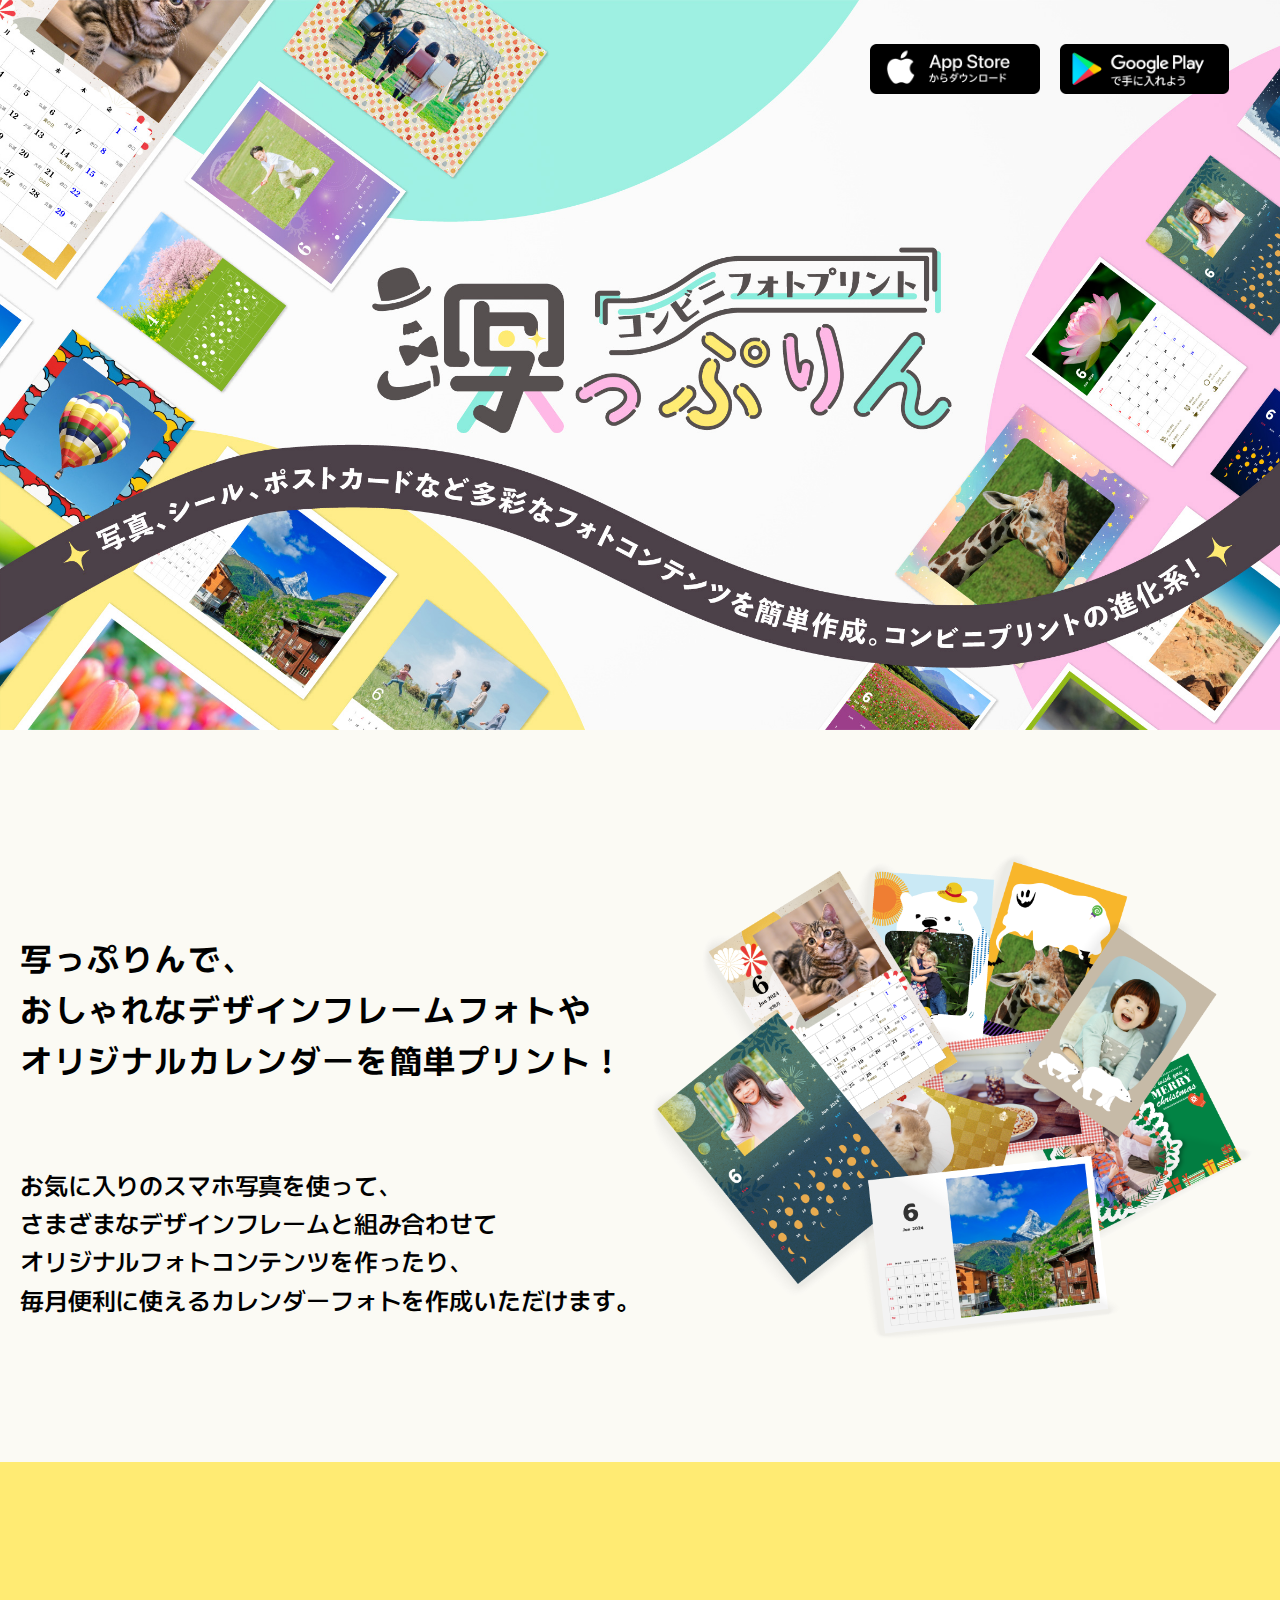
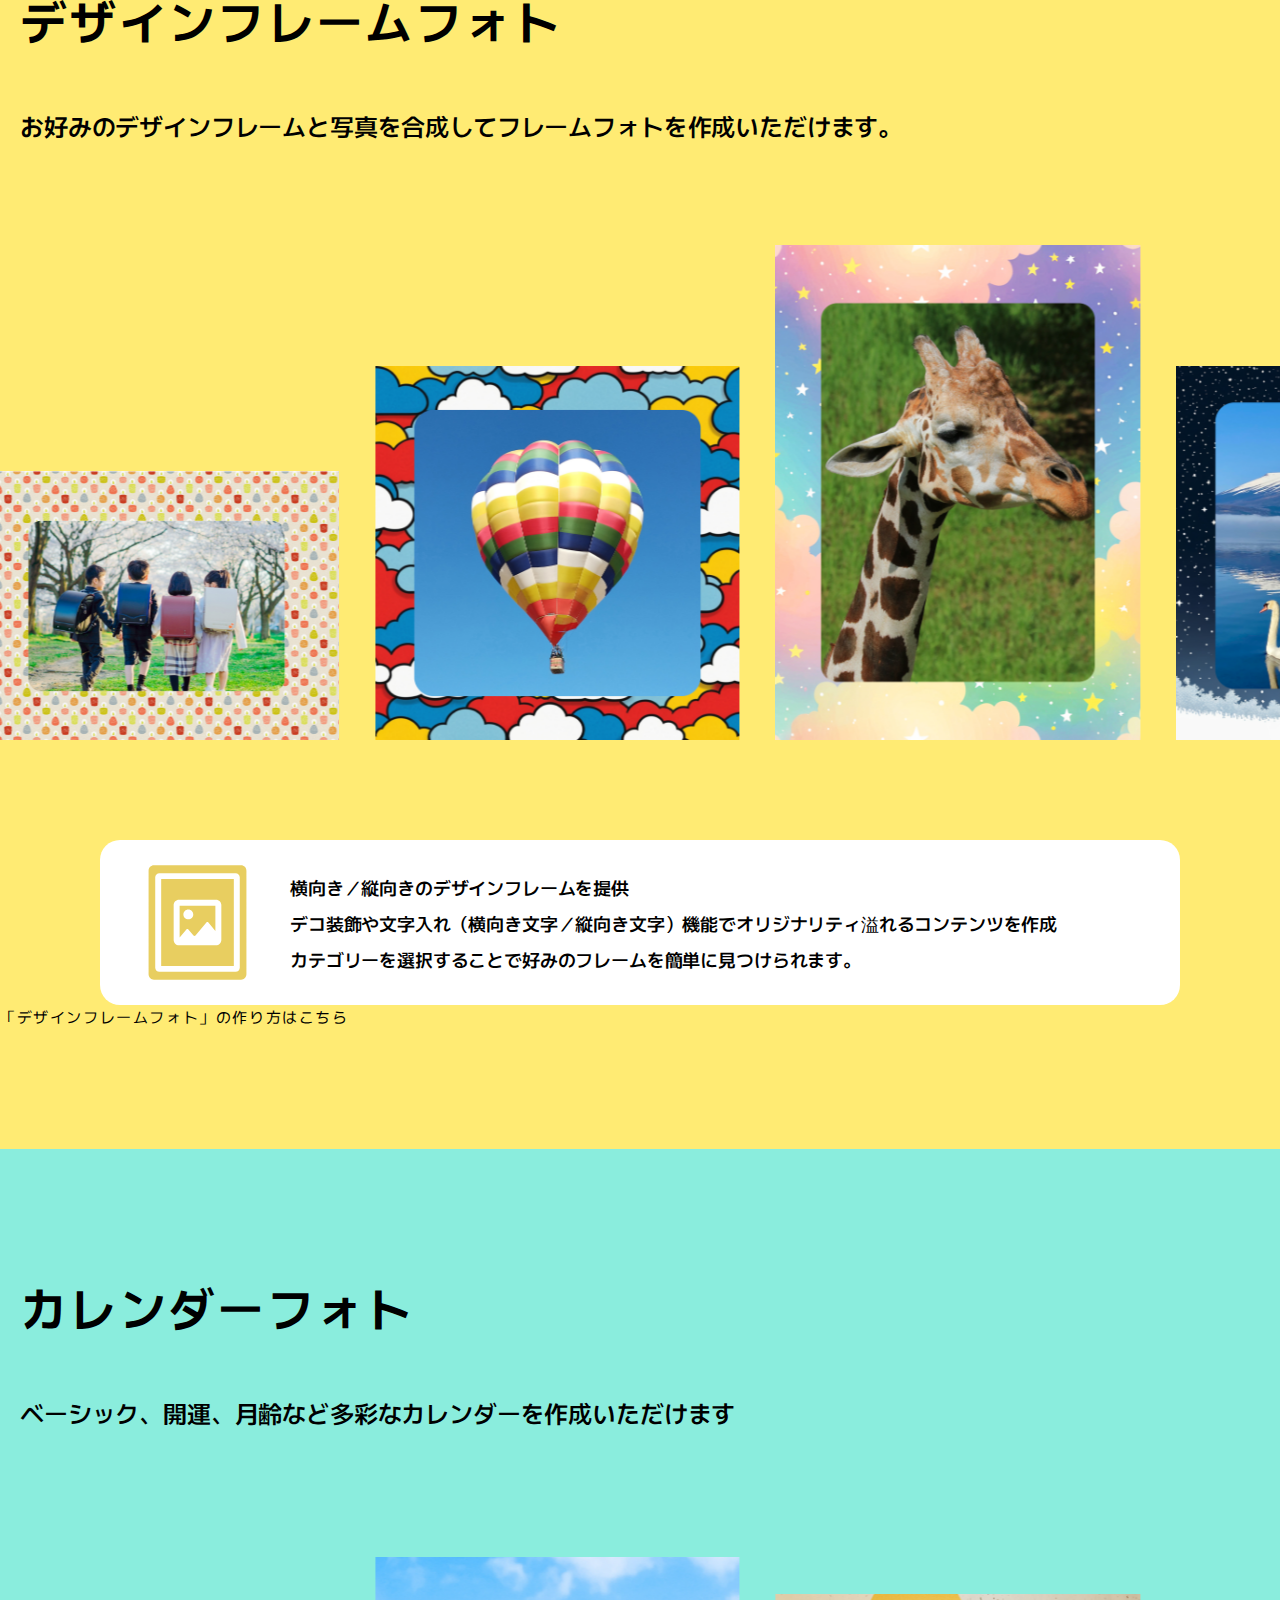
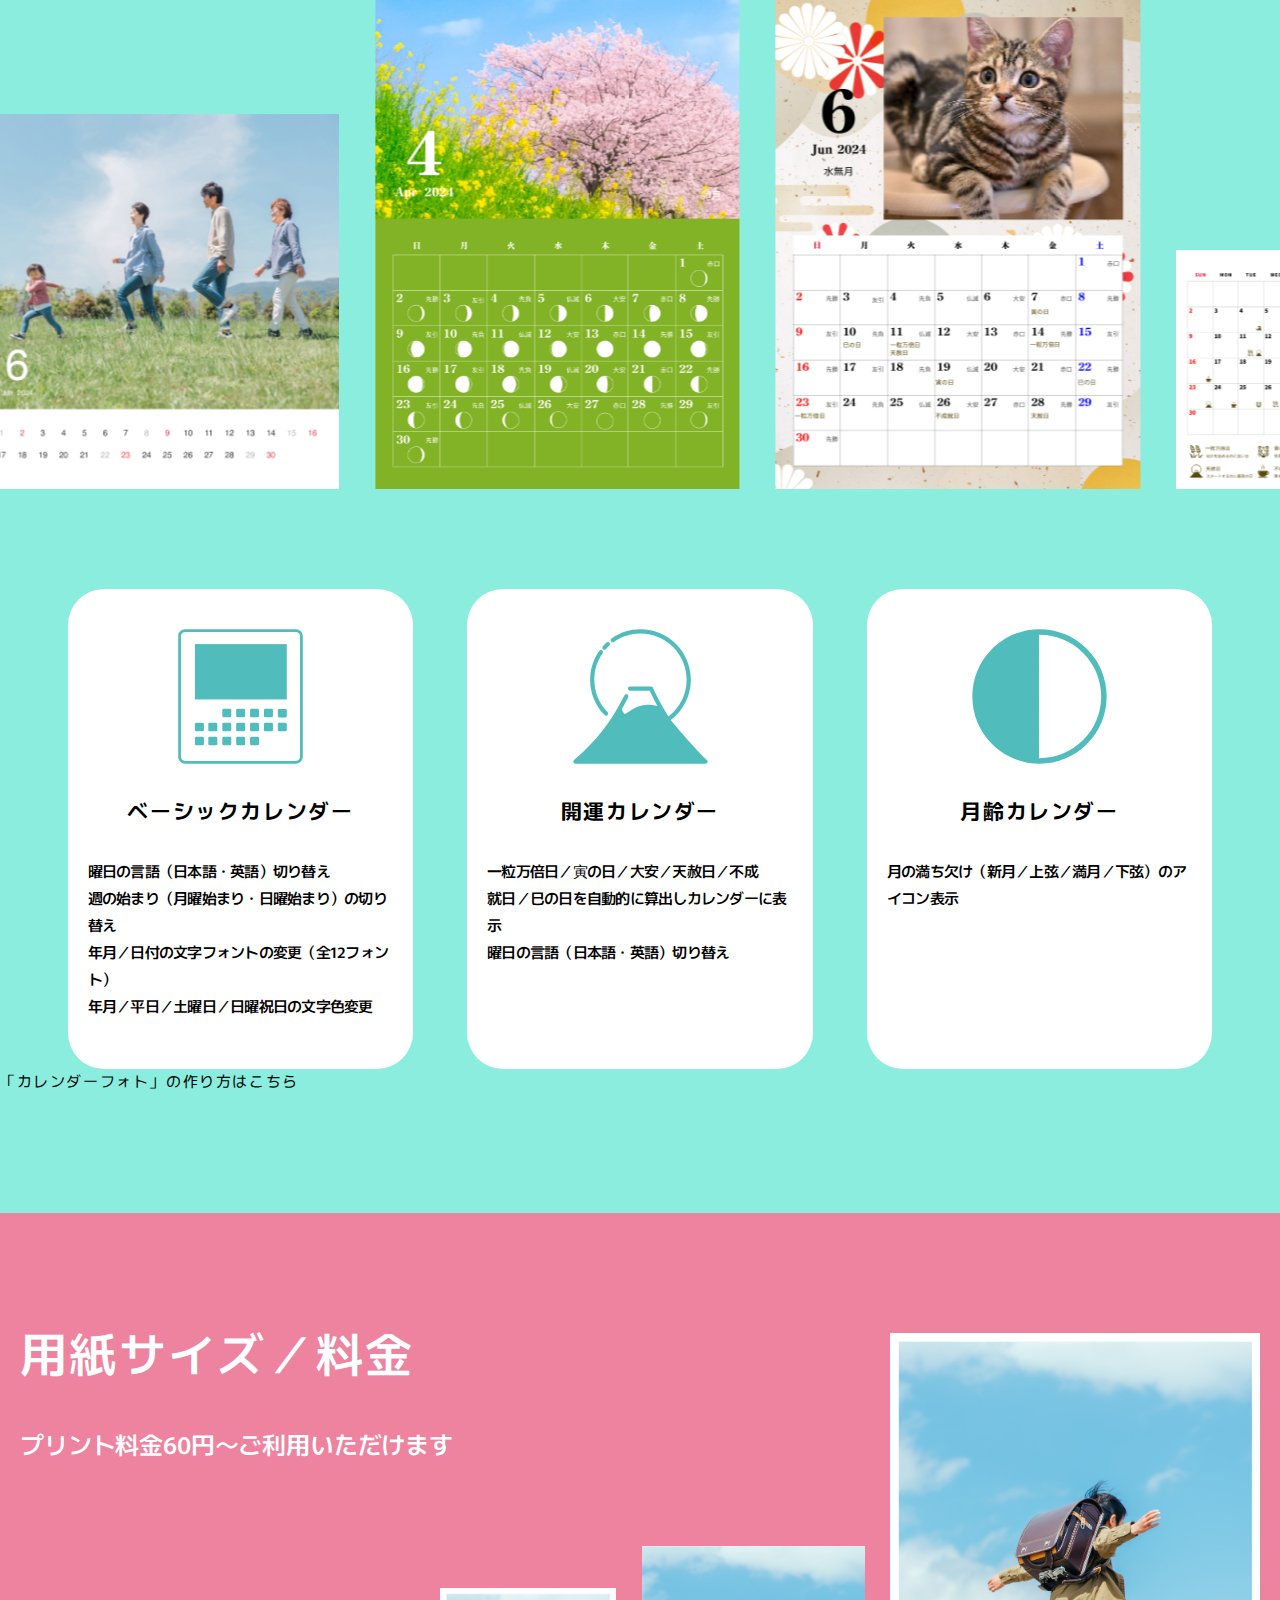
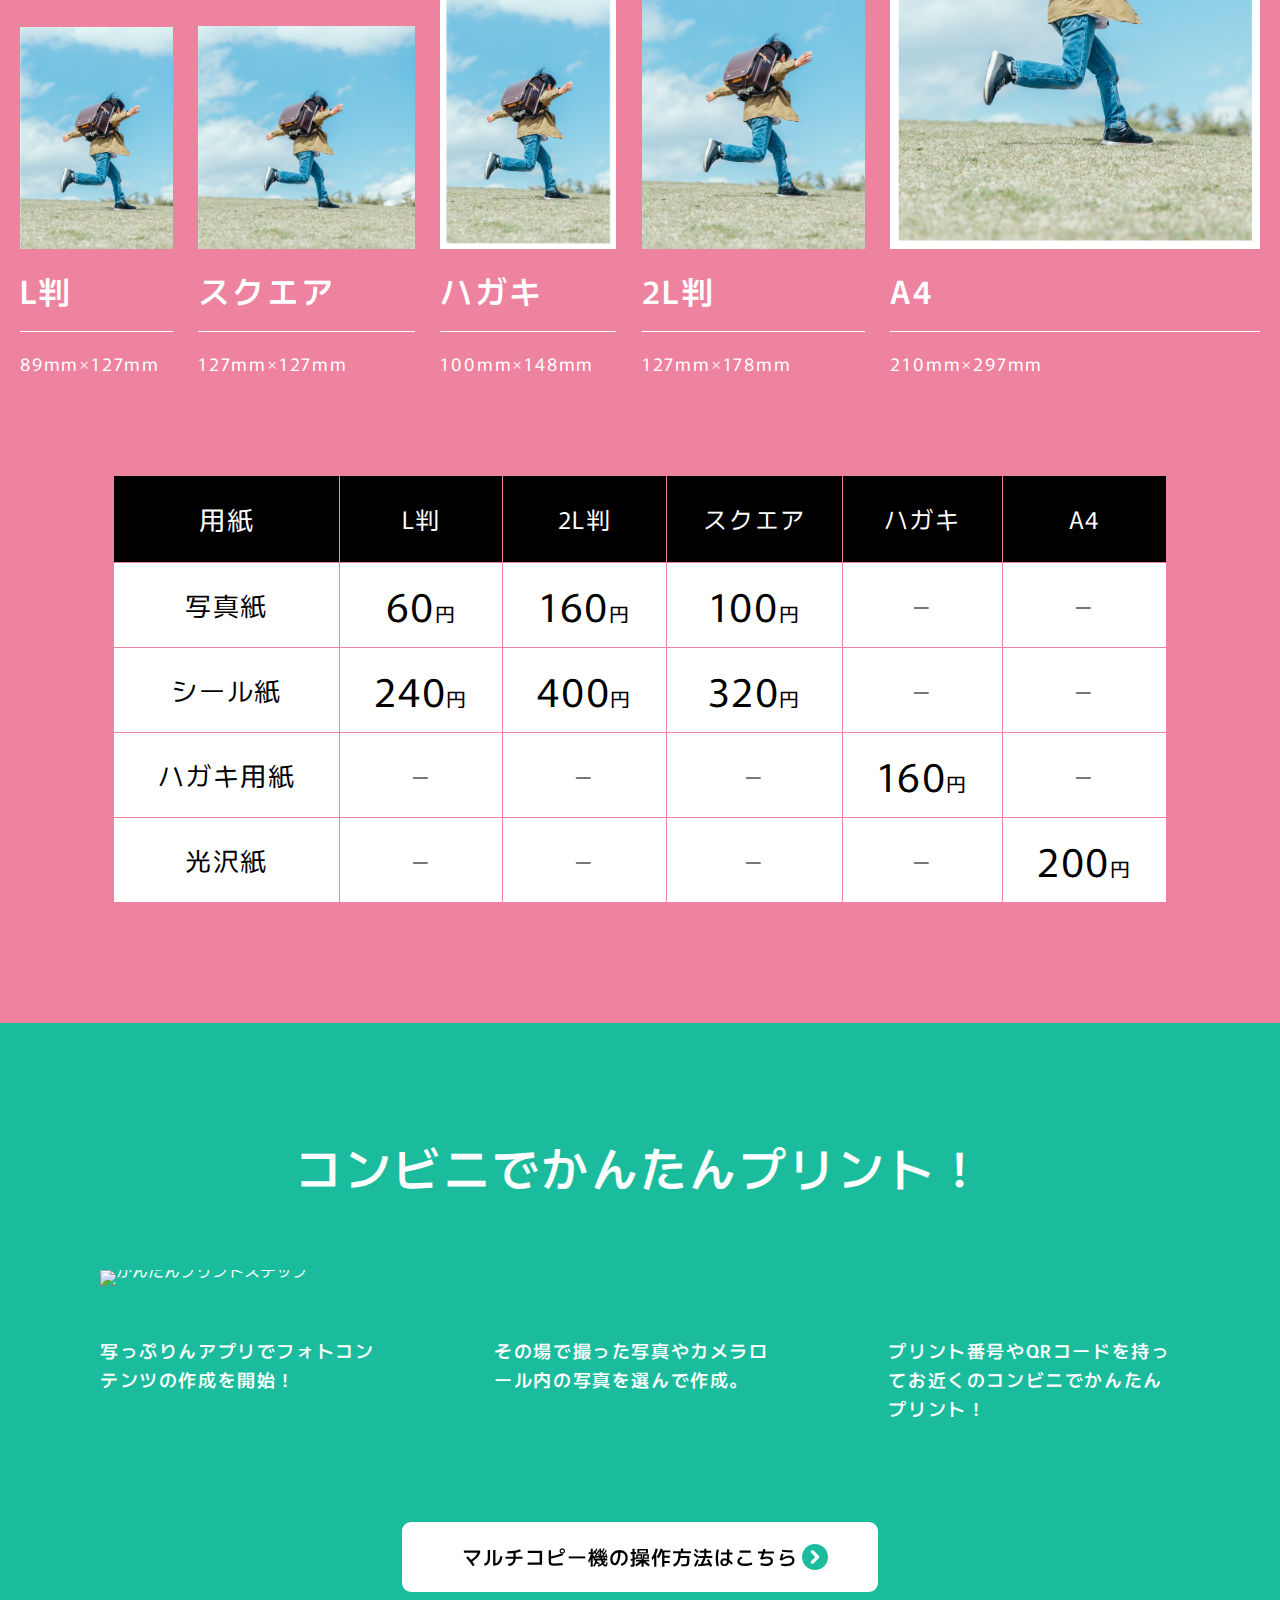
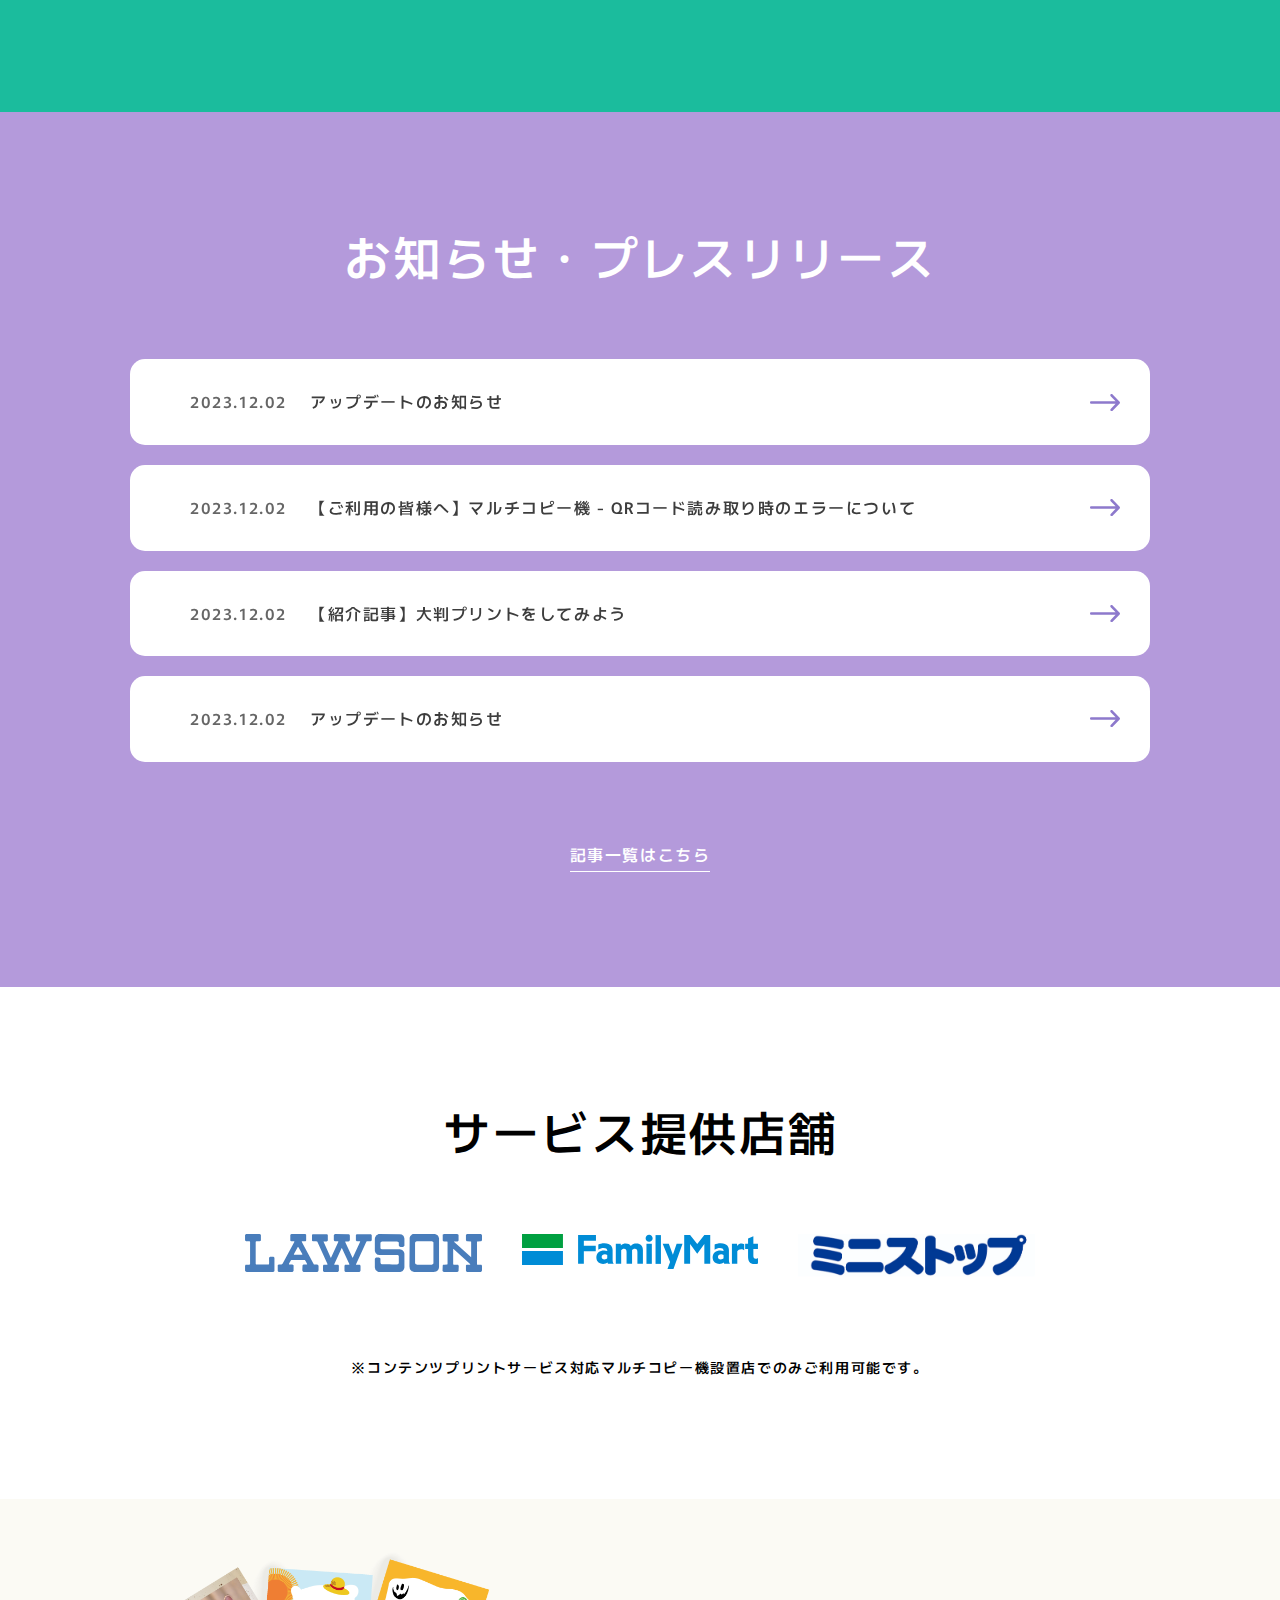
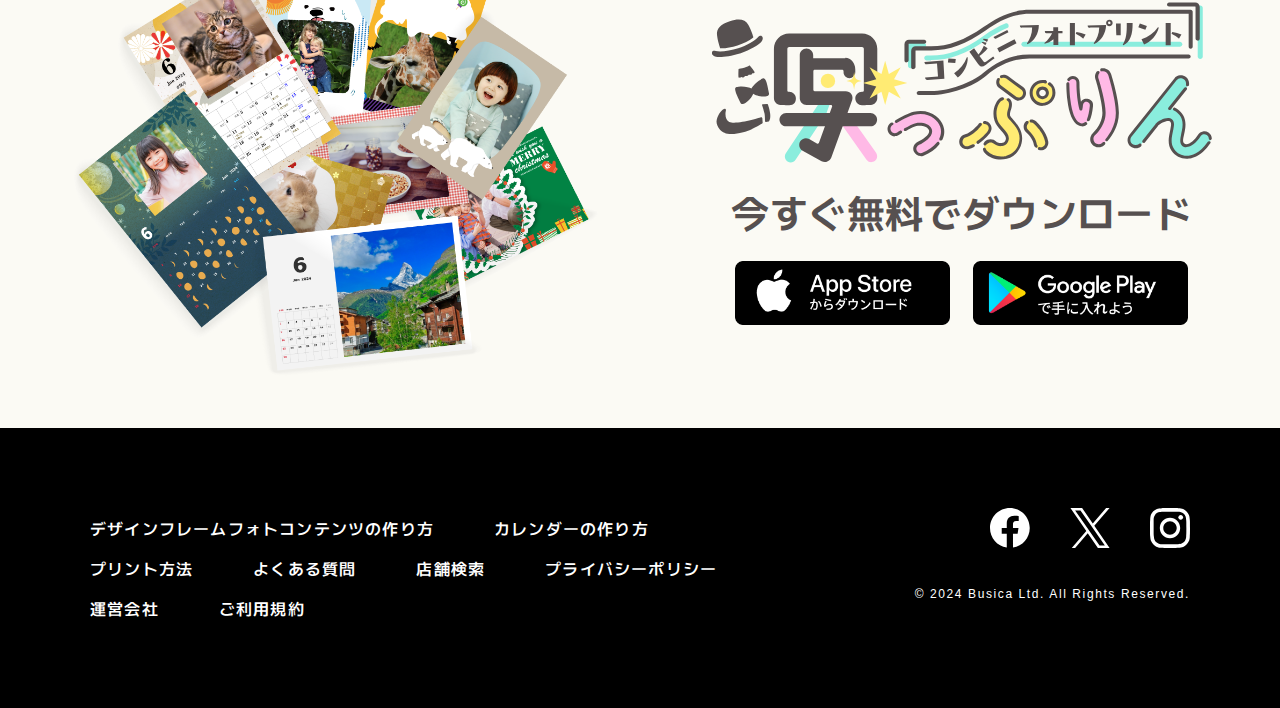
==== commit deb40dd9: "Add files via upload" ====
--- a/index.html
+++ b/index.html
@@ -248,7 +248,7 @@
 						<img src="./assets/img/icon_designframe.svg" alt="">
 					</div>
 					<p class="point_txt">
-						横向き／縦向きのデザインフレームを提供（全◯◯◯種類）<br>
+						横向き／縦向きのデザインフレームを提供<!--（全◯◯◯種類）--><br>
 						<br class="sp_br">
 						デコ装飾や文字入れ（横向き文字／縦向き文字）機能でオリジナリティ溢れるコンテンツを作成<br>
 						<br class="sp_br">
@@ -256,6 +256,9 @@
 					</p>
 				</div>
 			</div>
+			<p class="second_box_btn">
+				<a href="howto_designframe.html">「デザインフレームフォト」の作り方はこちら</a>
+			</p>
 		</section>
 
 		<!-- Feature 03-->
@@ -329,6 +332,9 @@
 					</p>
 				</li>
 			</ul>
+			<p class="third_box_btn">
+				<a href="howto_calendar.html">「カレンダーフォト」の作り方はこちら</a>
+			</p>
 		</section>
 
 		<!-- Price -->
@@ -634,6 +640,7 @@
 								</ul>
 								<ul>
 									<li><a href="https://www.busica.co.jp/">運営会社</a></li>
+									<li><a href="terms.html">ご利用規約</a></li>
 								</ul>
 							</div>
 						</nav>
--- a/assets/css/style.css
+++ b/assets/css/style.css
@@ -419,6 +419,7 @@
   .hdCmn .hdCmn_inner .hdMenu ul li a {
     display: block;
     color: #fff;
+    transition: all 0s;
   }
 }
 .hdCmn .hdCmn_inner .hdMenu ul li a::after {
@@ -477,20 +478,20 @@
   transition: all 0.15s;
   box-sizing: border-box;
   position: absolute;
-  left: 30%;
+  left: 29.5%;
   width: 17px;
   height: 2px;
   background-color: #ffffff;
   border-radius: 2px;
 }
 .hdCmn .hdCmn_inner .hdBtn span:first-child {
-  top: 12px;
+  top: 13px;
 }
 .hdCmn .hdCmn_inner .hdBtn span:nth-of-type(2) {
-  top: 18px;
+  top: 19px;
 }
 .hdCmn .hdCmn_inner .hdBtn span:nth-of-type(3) {
-  top: 24px;
+  top: 25px;
 }
 .hdCmn .hdCmn_inner .hdBtn.active {
   z-index: 9999;
@@ -874,8 +875,6 @@
   background-repeat: no-repeat;
 }
 .hero .animation-container .img01 {
-  -webkit-animation: toggleVisibility 2s infinite;
-          animation: toggleVisibility 2s infinite;
   background-image: url(../img/topimg_01.jpg);
   z-index: 2;
 }
@@ -1108,11 +1107,17 @@
 .feature_first_box .first_block .feature_img_sp {
   display: none;
 }
-@media (max-width: 540px) {
+@media (max-width: 850px) {
   .feature_first_box .first_block .feature_img_sp {
     display: block;
     margin: 60px 0;
-  }
+    text-align: center;
+  }
+  .feature_first_box .first_block .feature_img_sp img {
+    width: 80%;
+  }
+}
+@media (max-width: 540px) {
   .feature_first_box .first_block .feature_img_sp img {
     width: 100%;
   }
@@ -1126,7 +1131,7 @@
     width: 70%;
   }
 }
-@media (max-width: 540px) {
+@media (max-width: 850px) {
   .feature_first_box .first_block .feature_img_pc {
     display: none;
   }
@@ -2125,6 +2130,89 @@
   width: 100%;
   margin: auto;
   padding: 0 16px;
+}
+.pages .page_content .mfp_menu h1 {
+  text-align: center;
+  font-family: "Murecho", sans-serif;
+  font-weight: 400;
+  font-size: 1.4rem;
+  margin-bottom: 80px;
+}
+@media (max-width: 767px) {
+  .pages .page_content .mfp_menu h1 {
+    text-align: left;
+    font-size: 1.1rem;
+    margin-bottom: 40px;
+  }
+}
+.pages .page_content .mfp_menu hr {
+  border-top: dotted 1px #ddd;
+  margin-bottom: 3rem;
+}
+.pages .page_content .mfp_menu nav {
+  margin-top: 80px;
+  text-align: center;
+}
+@media (max-width: 991px) {
+  .pages .page_content .mfp_menu nav {
+    margin-top: 60px;
+  }
+}
+@media (max-width: 767px) {
+  .pages .page_content .mfp_menu nav {
+    margin-top: 40px;
+  }
+}
+.pages .page_content .mfp_menu nav ul {
+  display: inline-block;
+  overflow: hidden;
+}
+.pages .page_content .mfp_menu nav ul li {
+  float: left;
+  font-weight: 600;
+  font-size: 18px;
+  margin-right: 40px;
+  width: 280px;
+}
+@media (max-width: 767px) {
+  .pages .page_content .mfp_menu nav ul li {
+    font-size: 15px;
+    width: 240px;
+    float: none;
+    margin: 0 0 20px 0;
+  }
+}
+.pages .page_content .mfp_menu nav ul li:last-child {
+  margin: 0;
+}
+.pages .page_content .mfp_menu nav ul li.active a {
+  border-color: #1fb1a5;
+  background-color: #1fb1a5;
+}
+.pages .page_content .mfp_menu nav ul li a {
+  color: #fff;
+  background-color: #bbb;
+  display: block;
+  padding: 15px 0;
+  border-radius: 6px;
+  text-align: center;
+  border: solid 3px #bbb;
+}
+.pages .page_content .mfp_menu nav ul li a:hover {
+  background-color: #1fb1a5;
+}
+.pages .page_content .mfp_menu nav ul li a span {
+  display: inline-block;
+}
+.pages .page_content .mfp_menu nav ul li a img {
+  display: inline-block;
+  width: 50px;
+  margin-right: 15px;
+}
+@media (max-width: 767px) {
+  .pages .page_content .mfp_menu nav ul li a img {
+    width: 25px;
+  }
 }
 .pages .page_content .faq_container {
   max-width: 1000px;
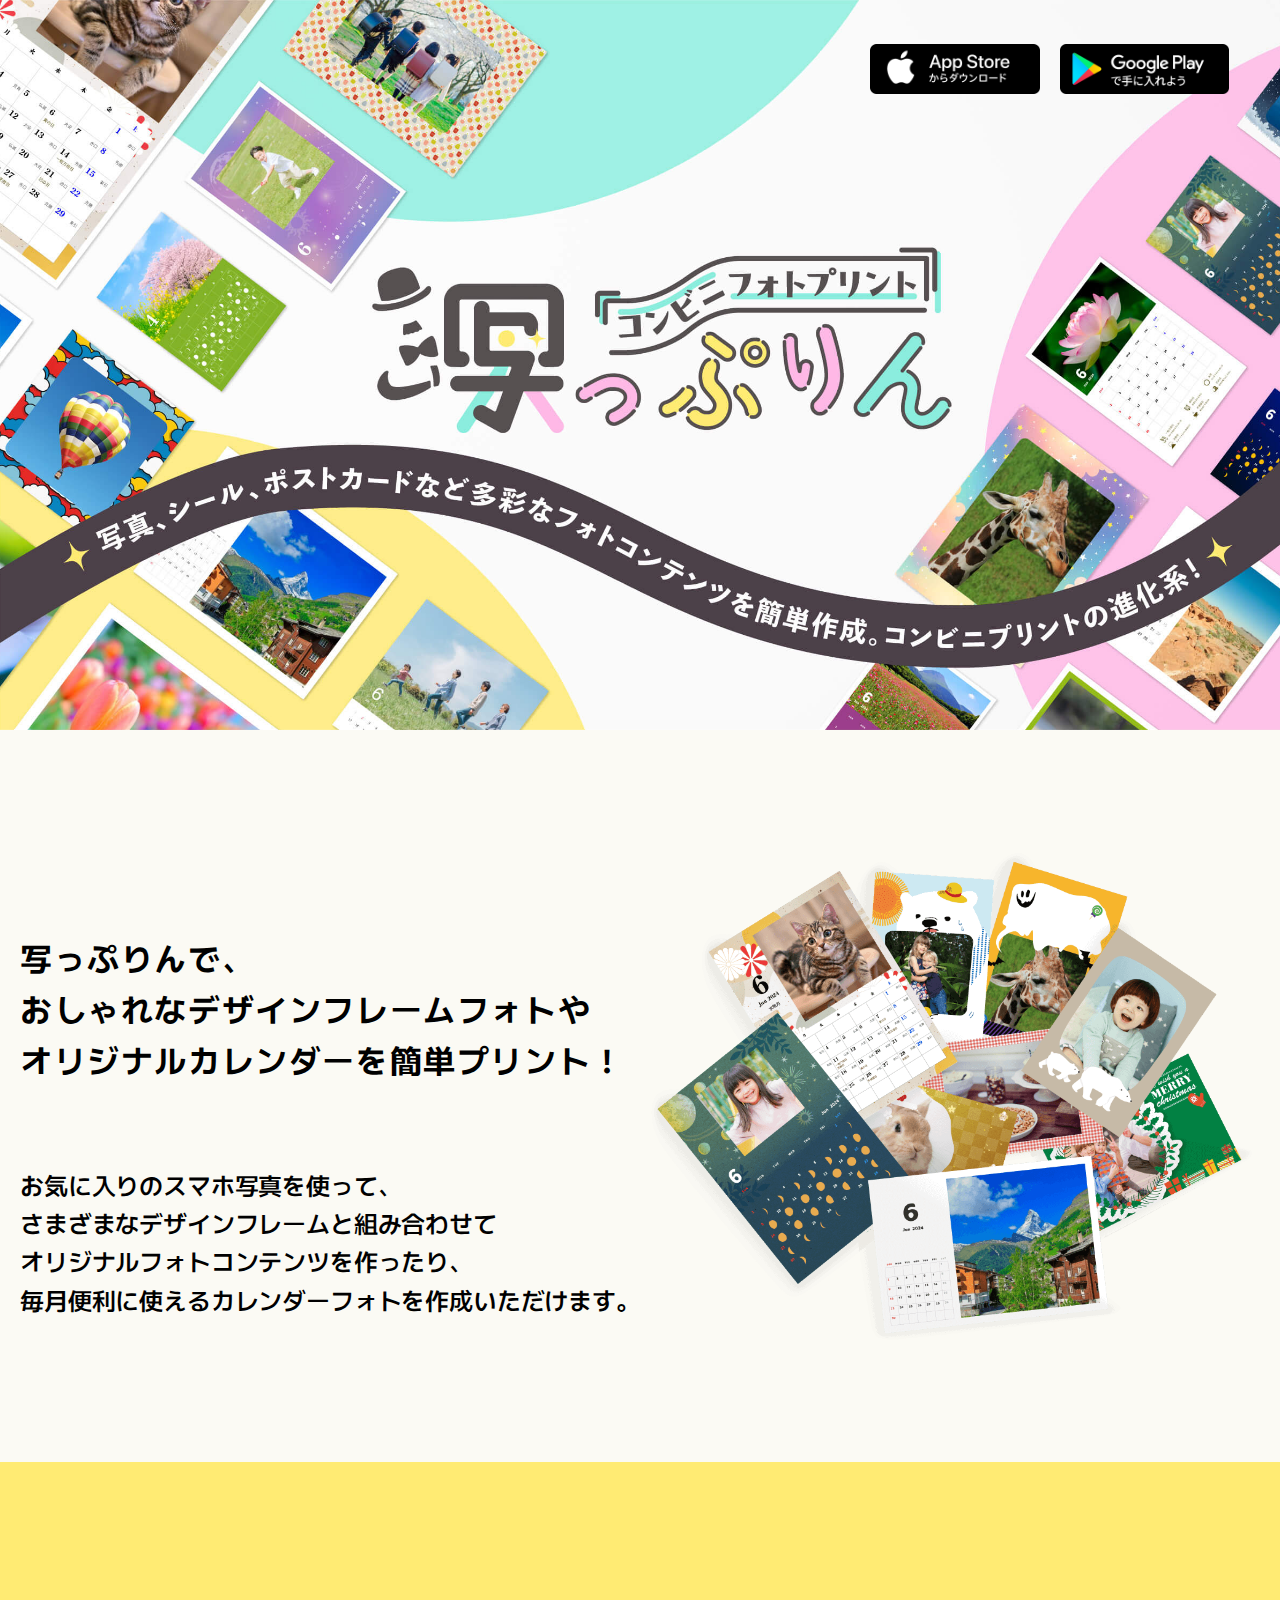
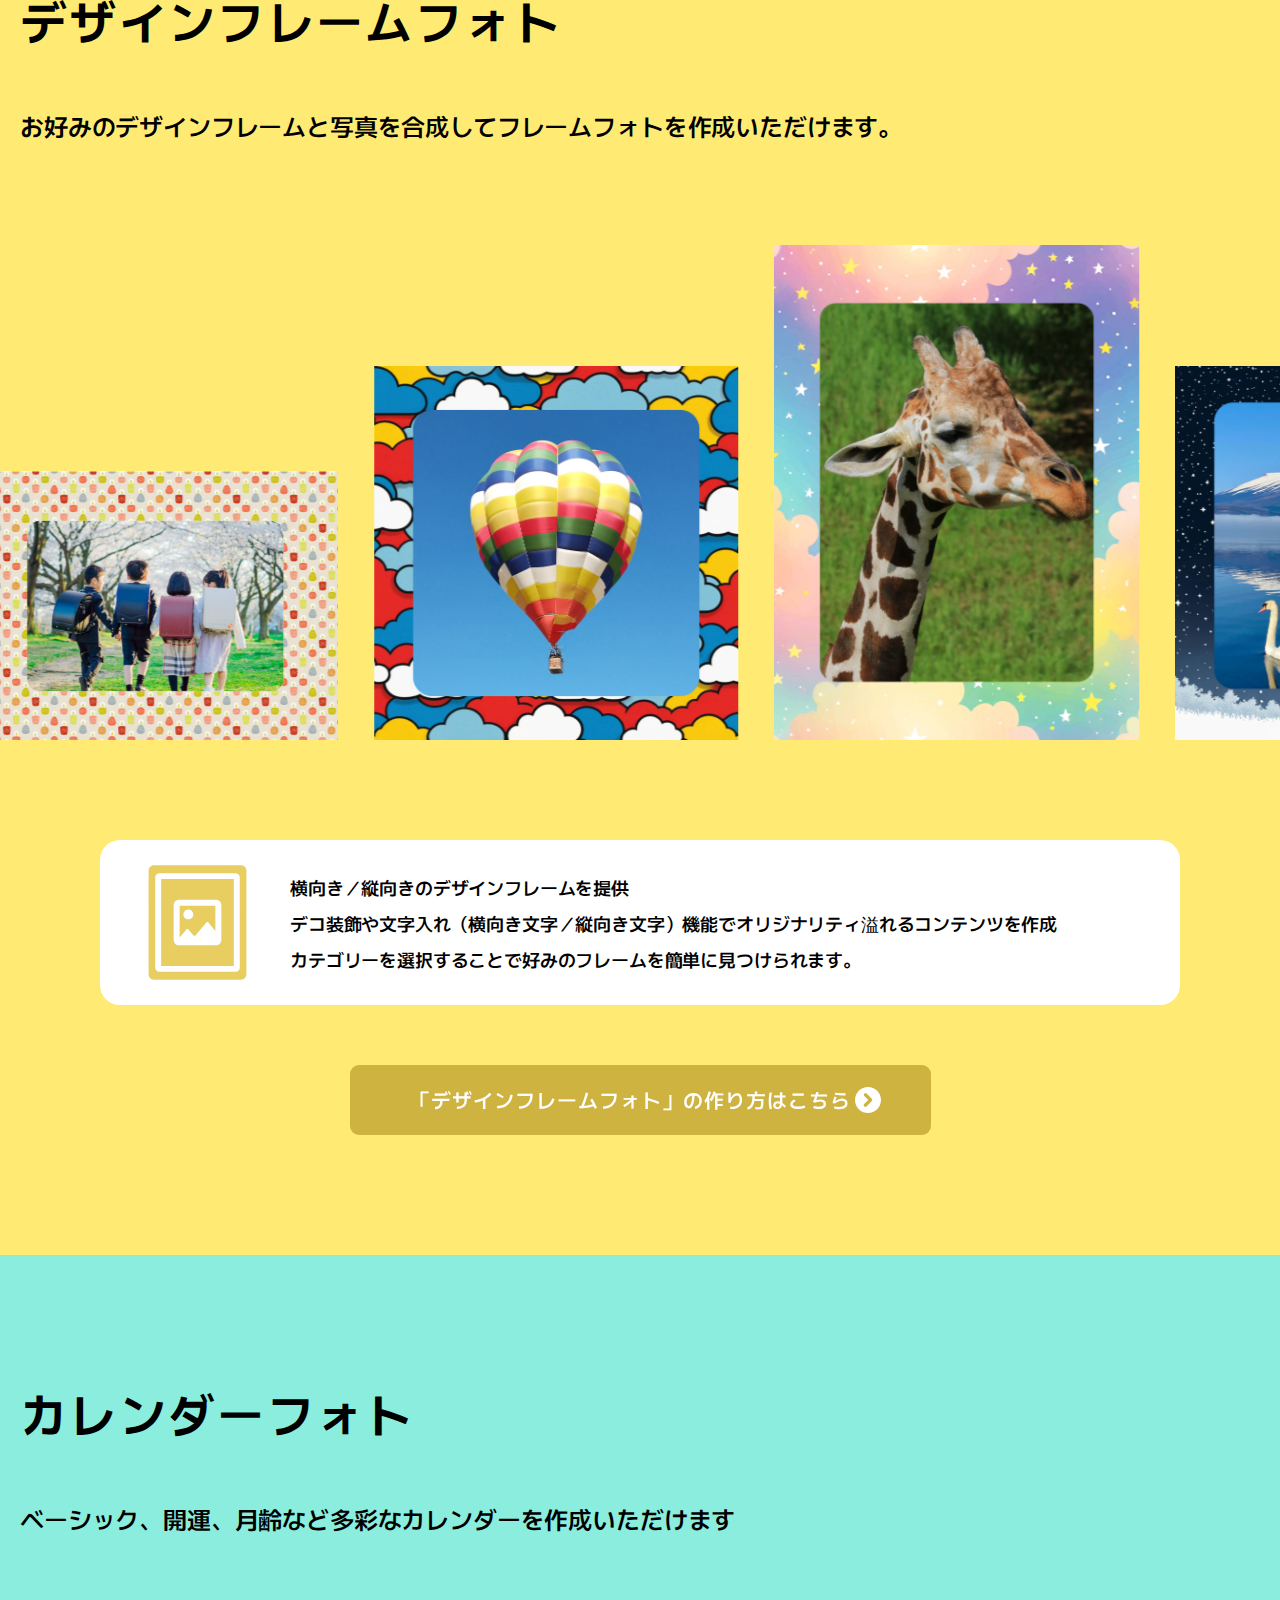
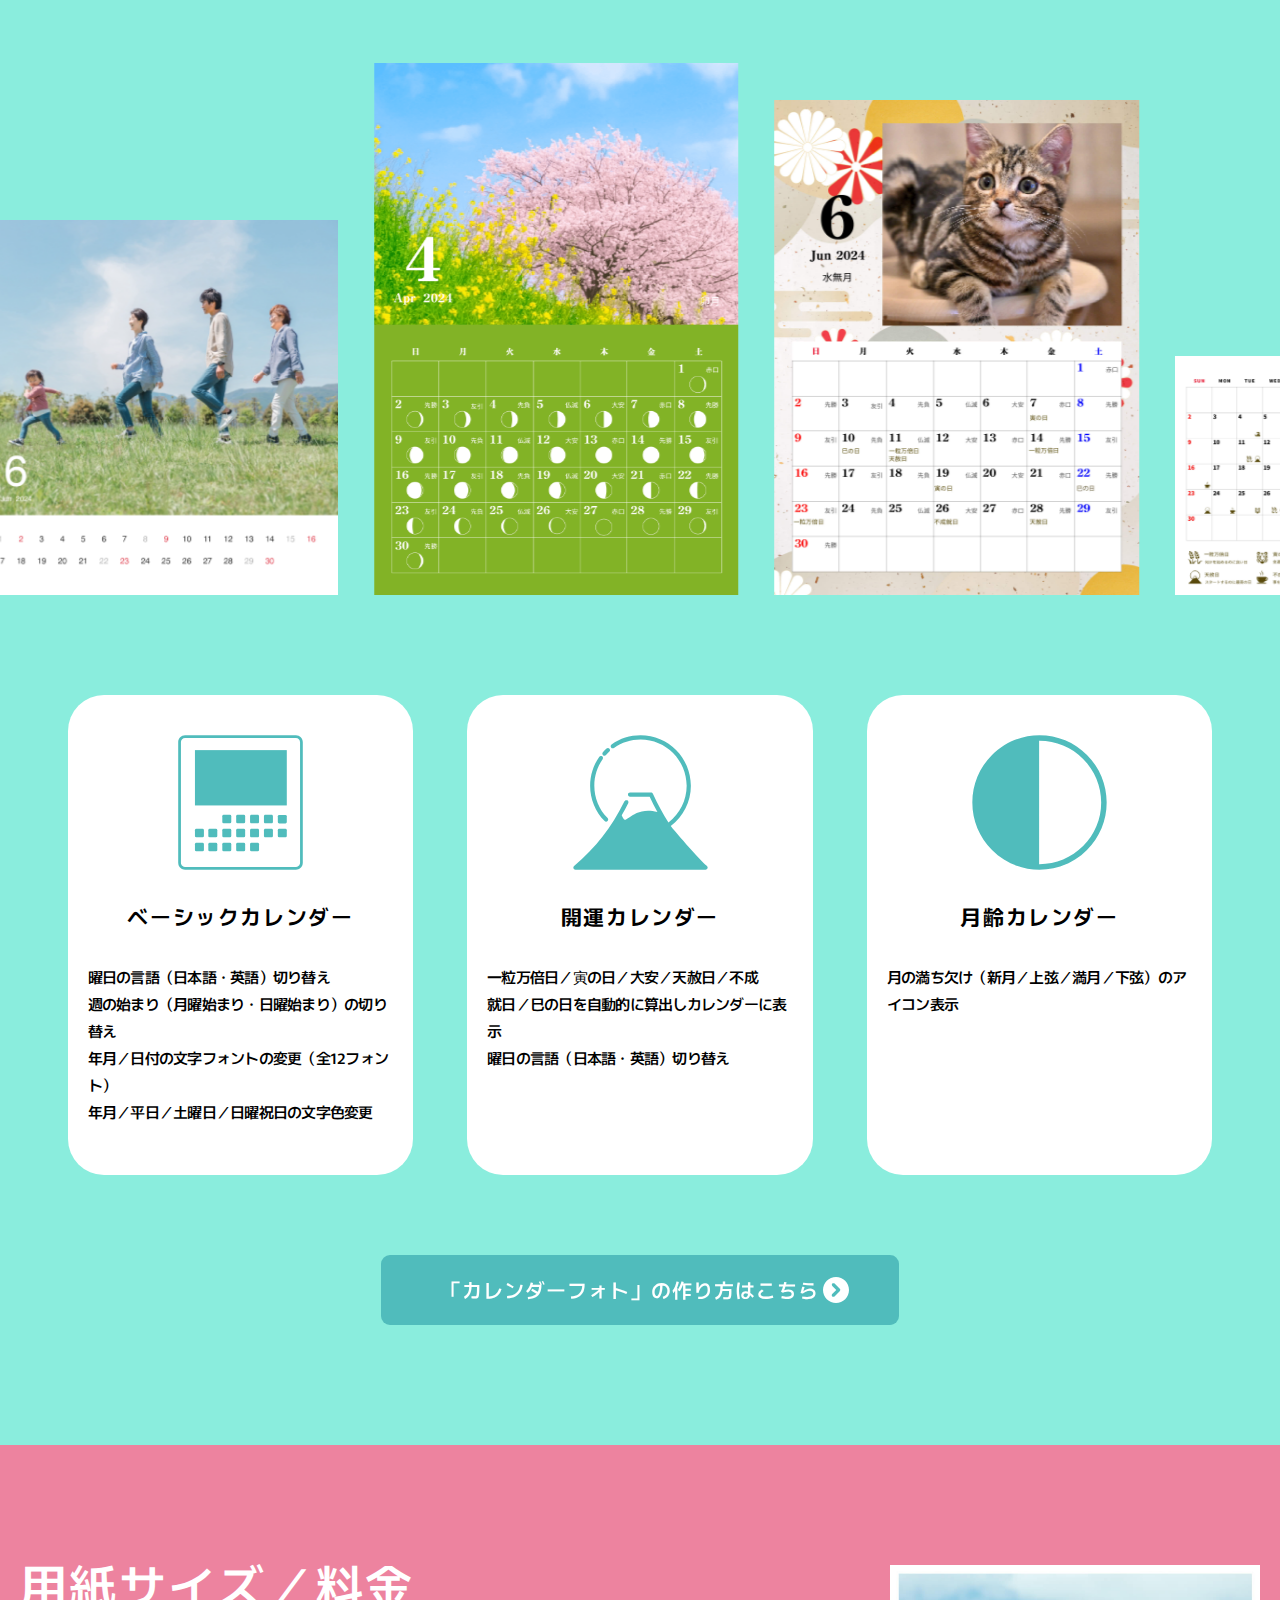
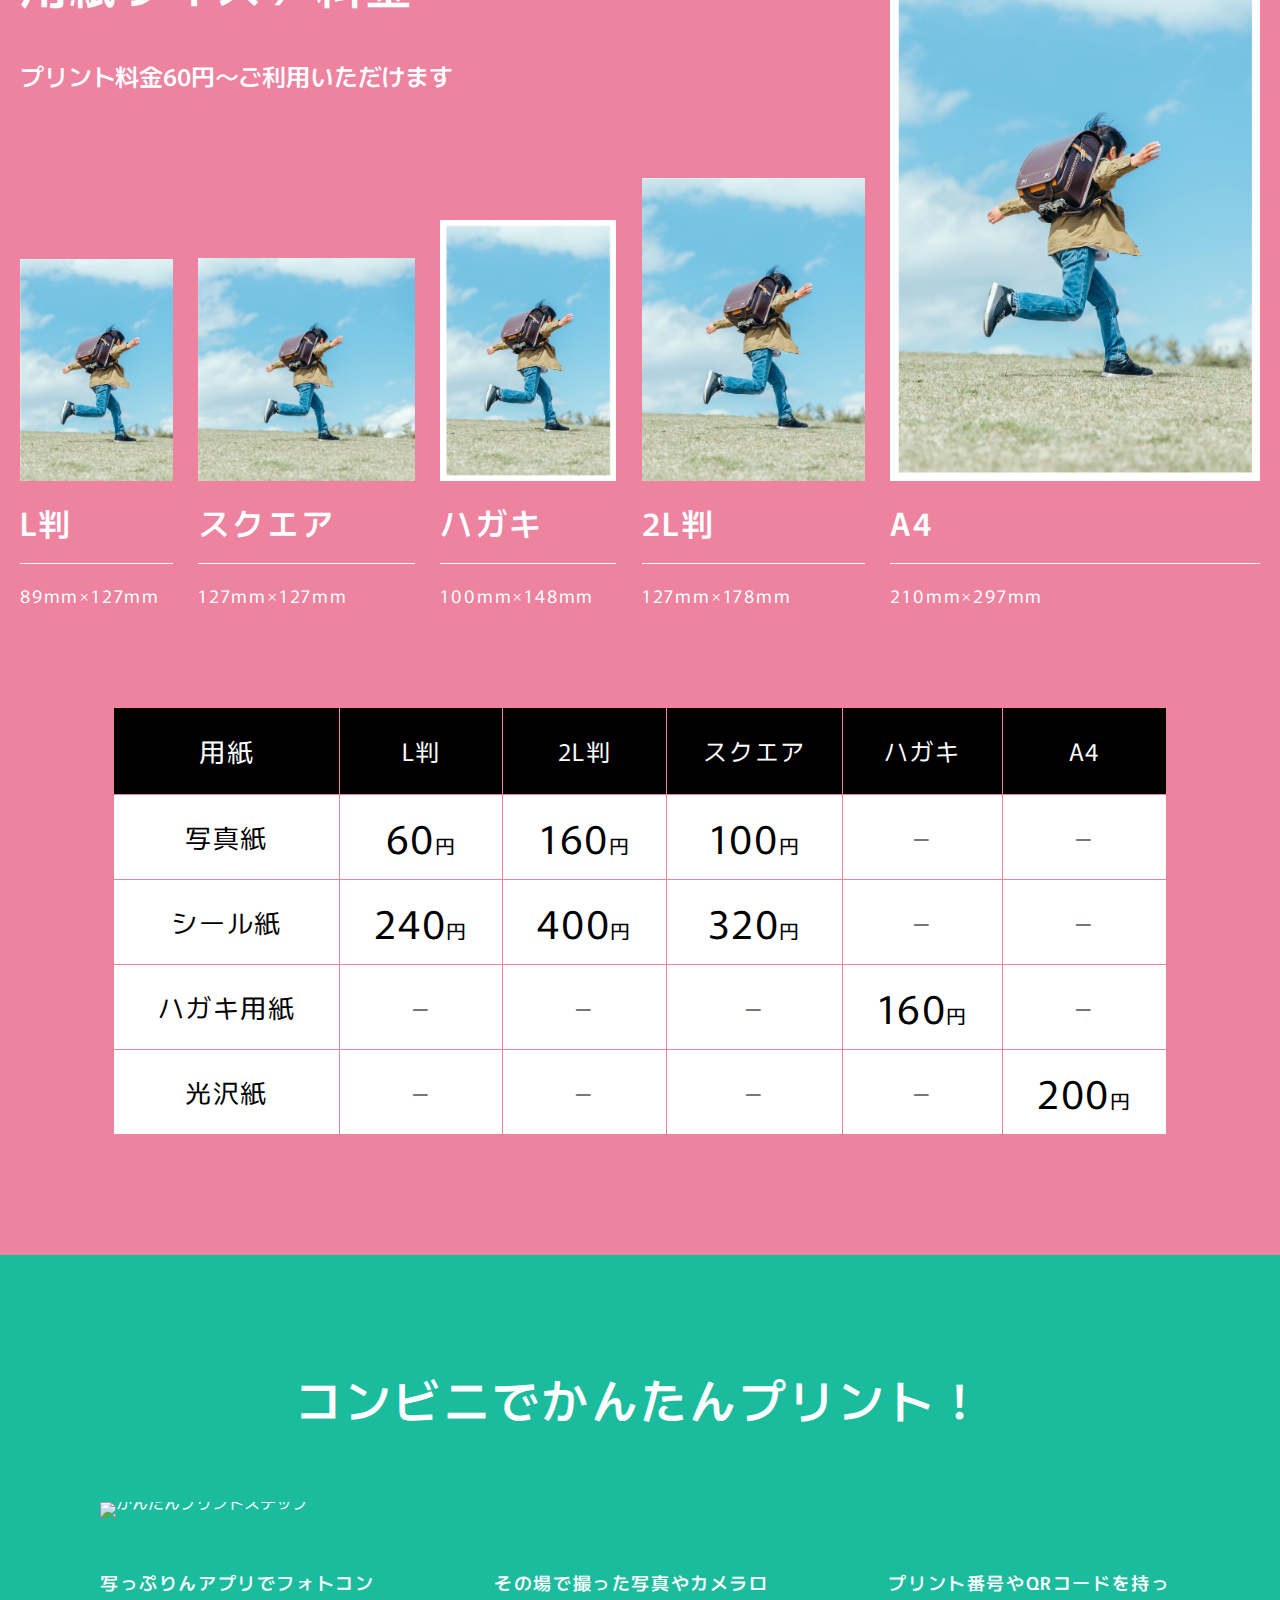
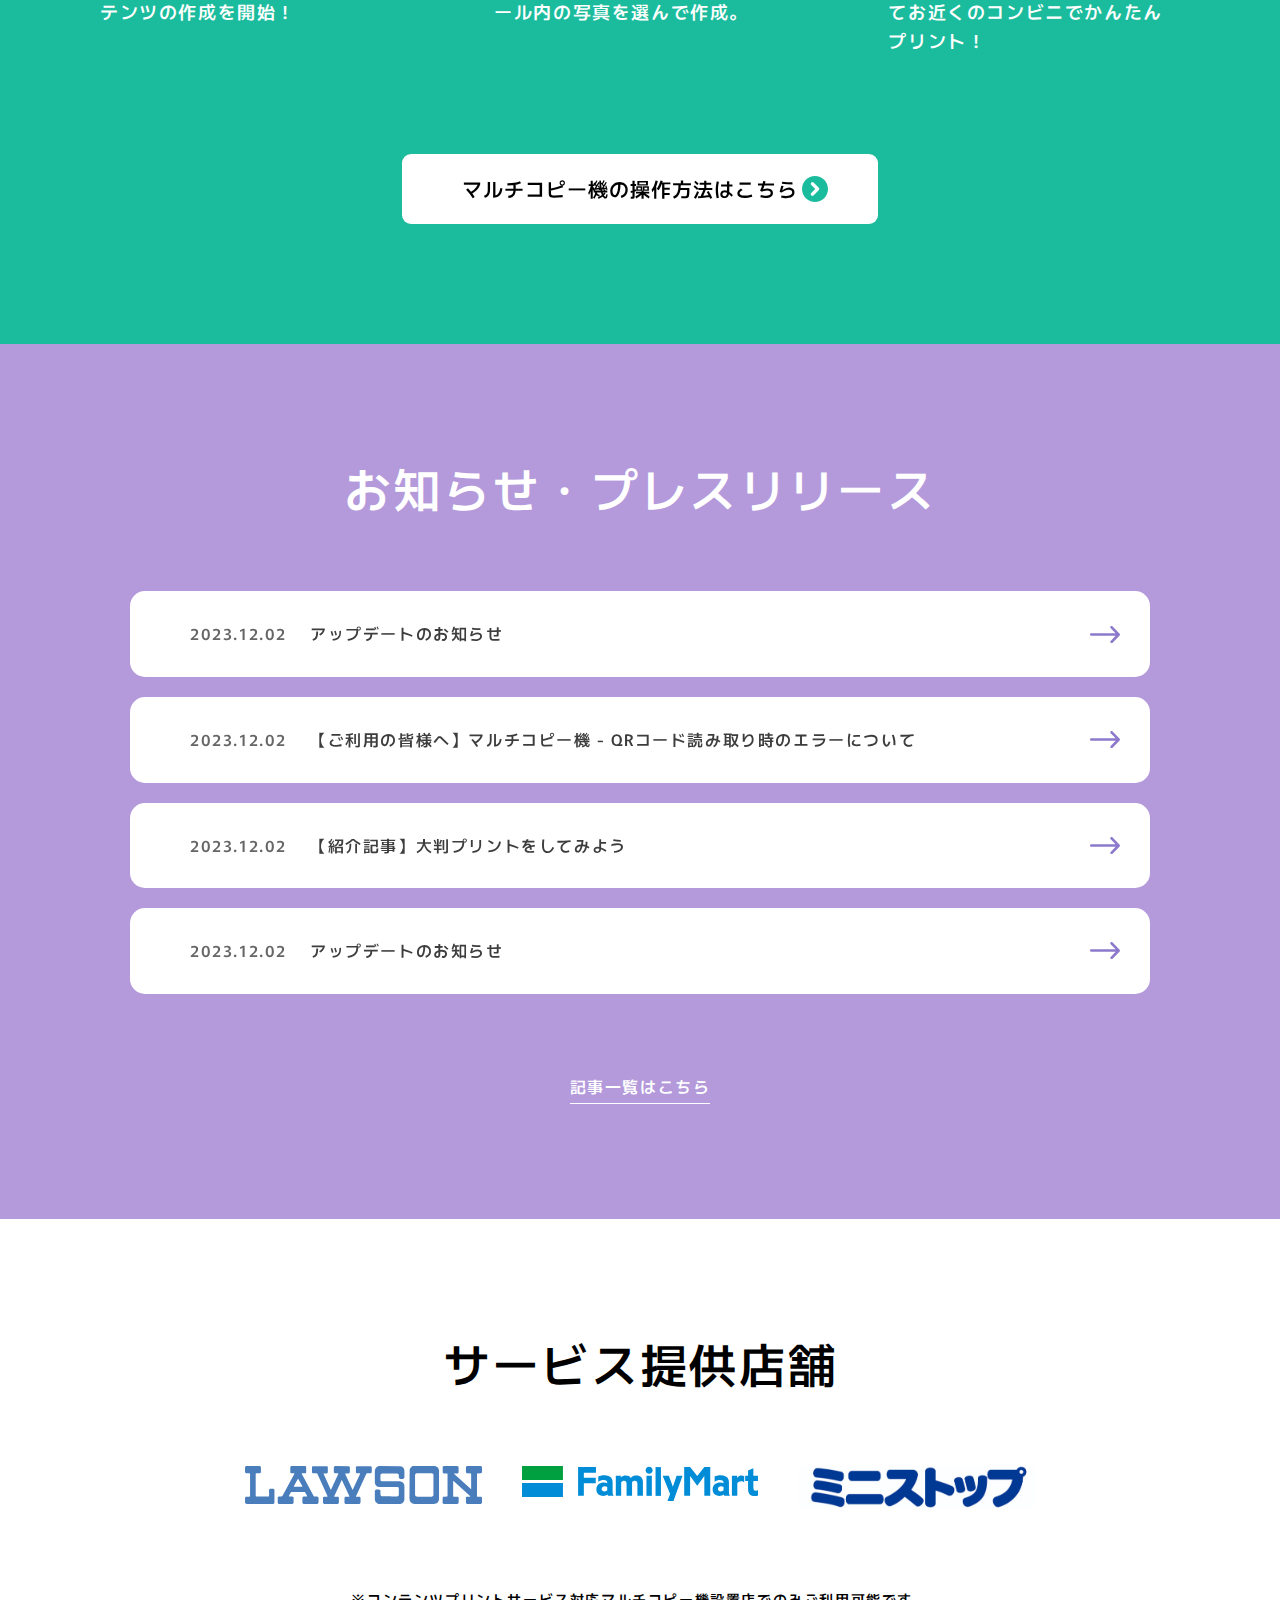
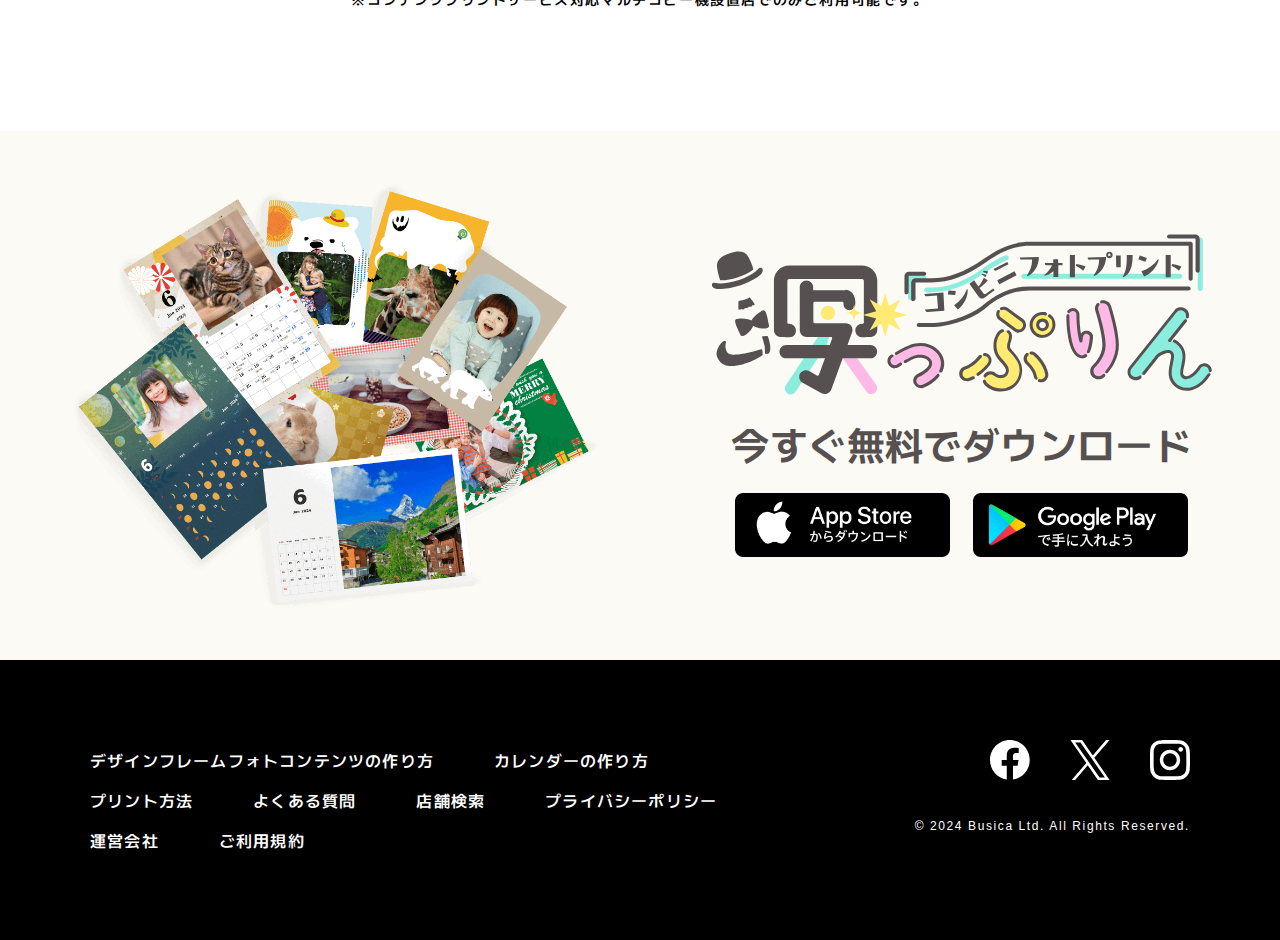
==== commit 8f162d59: "Add files via upload" ====
--- a/index.html
+++ b/index.html
@@ -257,7 +257,7 @@
 				</div>
 			</div>
 			<p class="second_box_btn">
-				<a href="howto_designframe.html">「デザインフレームフォト」の作り方はこちら</a>
+				<a href="howto_designframe.html">「デザインフレームフォト」の<br class="sp_br">作り方はこちら</a>
 			</p>
 		</section>
 
--- a/assets/css/style.css
+++ b/assets/css/style.css
@@ -275,13 +275,11 @@
 }
 
 .hdCmn {
-  transition: all 0.6s;
   padding: 15px;
   height: 80px;
 }
 @media (max-width: 1062px) {
   .hdCmn {
-    transition: all 0.4s;
     padding: 10px;
     height: 60px;
   }
@@ -318,7 +316,6 @@
   display: initial;
 }
 .hdCmn .hdCmn_inner .hdMenu {
-  transition: all 0.2s;
   width: auto;
   float: right;
   display: none;
@@ -1148,6 +1145,56 @@
     padding: 60px 0;
   }
 }
+.feature_second_box .second_box_btn {
+  line-height: 70px;
+  font-weight: 500;
+  font-size: 1.25rem;
+  letter-spacing: 0.05em;
+  margin: 60px 20px 0 20px;
+  text-align: center;
+}
+@media (max-width: 760px) {
+  .feature_second_box .second_box_btn {
+    font-size: 1rem;
+  }
+}
+@media (max-width: 540px) {
+  .feature_second_box .second_box_btn {
+    line-height: 30px;
+    font-size: 0.875rem;
+  }
+}
+.feature_second_box .second_box_btn a {
+  padding: 0 80px 0 60px;
+  background-color: #fff;
+  display: inline-block;
+  background-image: url(../img/arrow_circle_down.svg);
+  background-position: right 50px center;
+  background-repeat: no-repeat;
+  background-size: 26px 26px;
+  border-radius: 0.5625rem;
+  color: #000000;
+}
+@media (max-width: 540px) {
+  .feature_second_box .second_box_btn a {
+    padding: 0.5rem 3rem;
+    background-position: right 30px center;
+    background-size: 14px 14px;
+  }
+}
+.feature_second_box .second_box_btn a:hover {
+  background-color: #FBFAF4;
+}
+.feature_second_box .second_box_btn a {
+  background-image: url(../img/arrow_circle_right_white.svg);
+  background-color: #ceb341;
+  color: #fff;
+}
+.feature_second_box .second_box_btn a:hover {
+  background-image: url(../img/arrow_circle_right_black.svg);
+  background-color: #FBFAF4;
+  color: #000;
+}
 .feature_second_box .second_box {
   max-width: 1280px;
   margin: 0 auto;
@@ -1232,6 +1279,56 @@
   .feature_third_box {
     padding: 60px 0;
   }
+}
+.feature_third_box .third_box_btn {
+  line-height: 70px;
+  font-weight: 500;
+  font-size: 1.25rem;
+  letter-spacing: 0.05em;
+  margin: 80px 0 0 0;
+  text-align: center;
+}
+@media (max-width: 760px) {
+  .feature_third_box .third_box_btn {
+    font-size: 1rem;
+  }
+}
+@media (max-width: 540px) {
+  .feature_third_box .third_box_btn {
+    line-height: 30px;
+    font-size: 0.875rem;
+  }
+}
+.feature_third_box .third_box_btn a {
+  padding: 0 80px 0 60px;
+  background-color: #fff;
+  display: inline-block;
+  background-image: url(../img/arrow_circle_down.svg);
+  background-position: right 50px center;
+  background-repeat: no-repeat;
+  background-size: 26px 26px;
+  border-radius: 0.5625rem;
+  color: #000000;
+}
+@media (max-width: 540px) {
+  .feature_third_box .third_box_btn a {
+    padding: 0.5rem 3rem;
+    background-position: right 30px center;
+    background-size: 14px 14px;
+  }
+}
+.feature_third_box .third_box_btn a:hover {
+  background-color: #FBFAF4;
+}
+.feature_third_box .third_box_btn a {
+  background-image: url(../img/arrow_circle_right_white.svg);
+  background-color: #50bcbc;
+  color: #fff;
+}
+.feature_third_box .third_box_btn a:hover {
+  background-image: url(../img/arrow_circle_right_black.svg);
+  background-color: #FBFAF4;
+  color: #000;
 }
 .feature_third_box .third_box {
   max-width: 1280px;
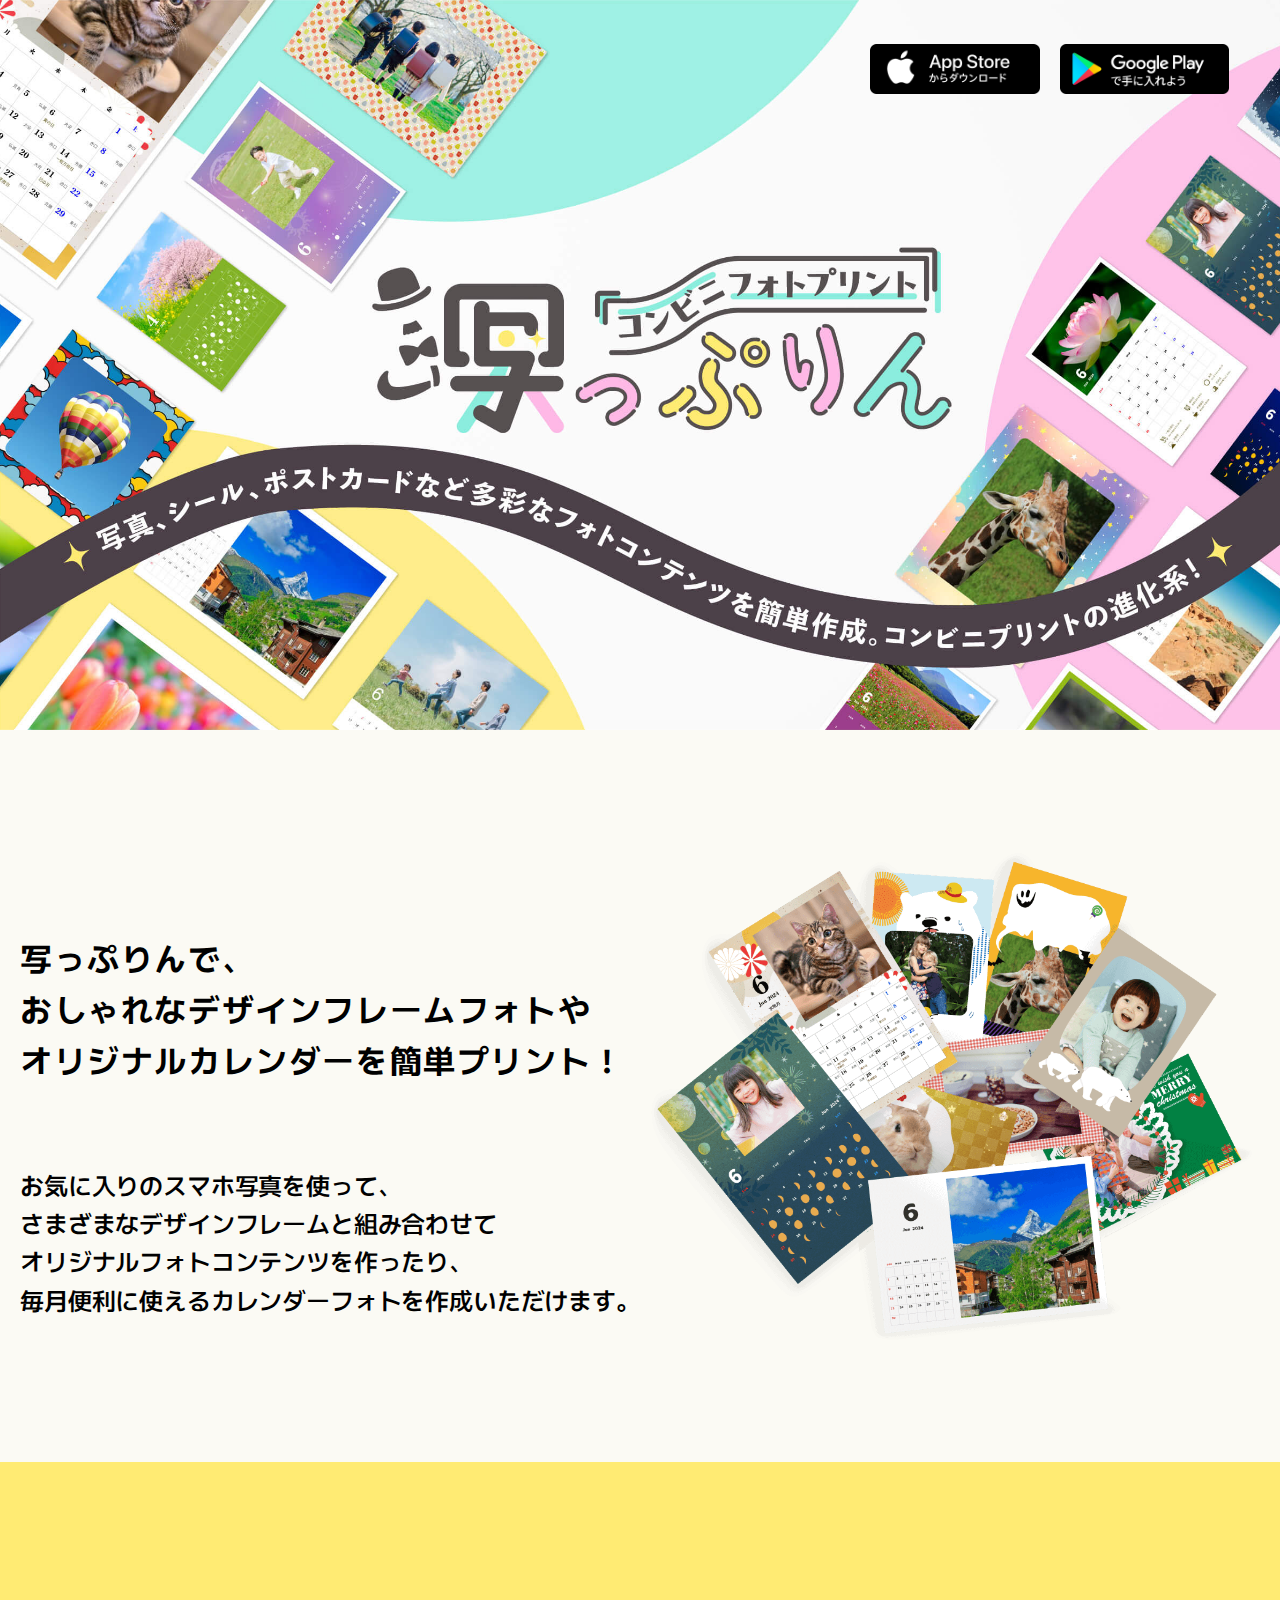
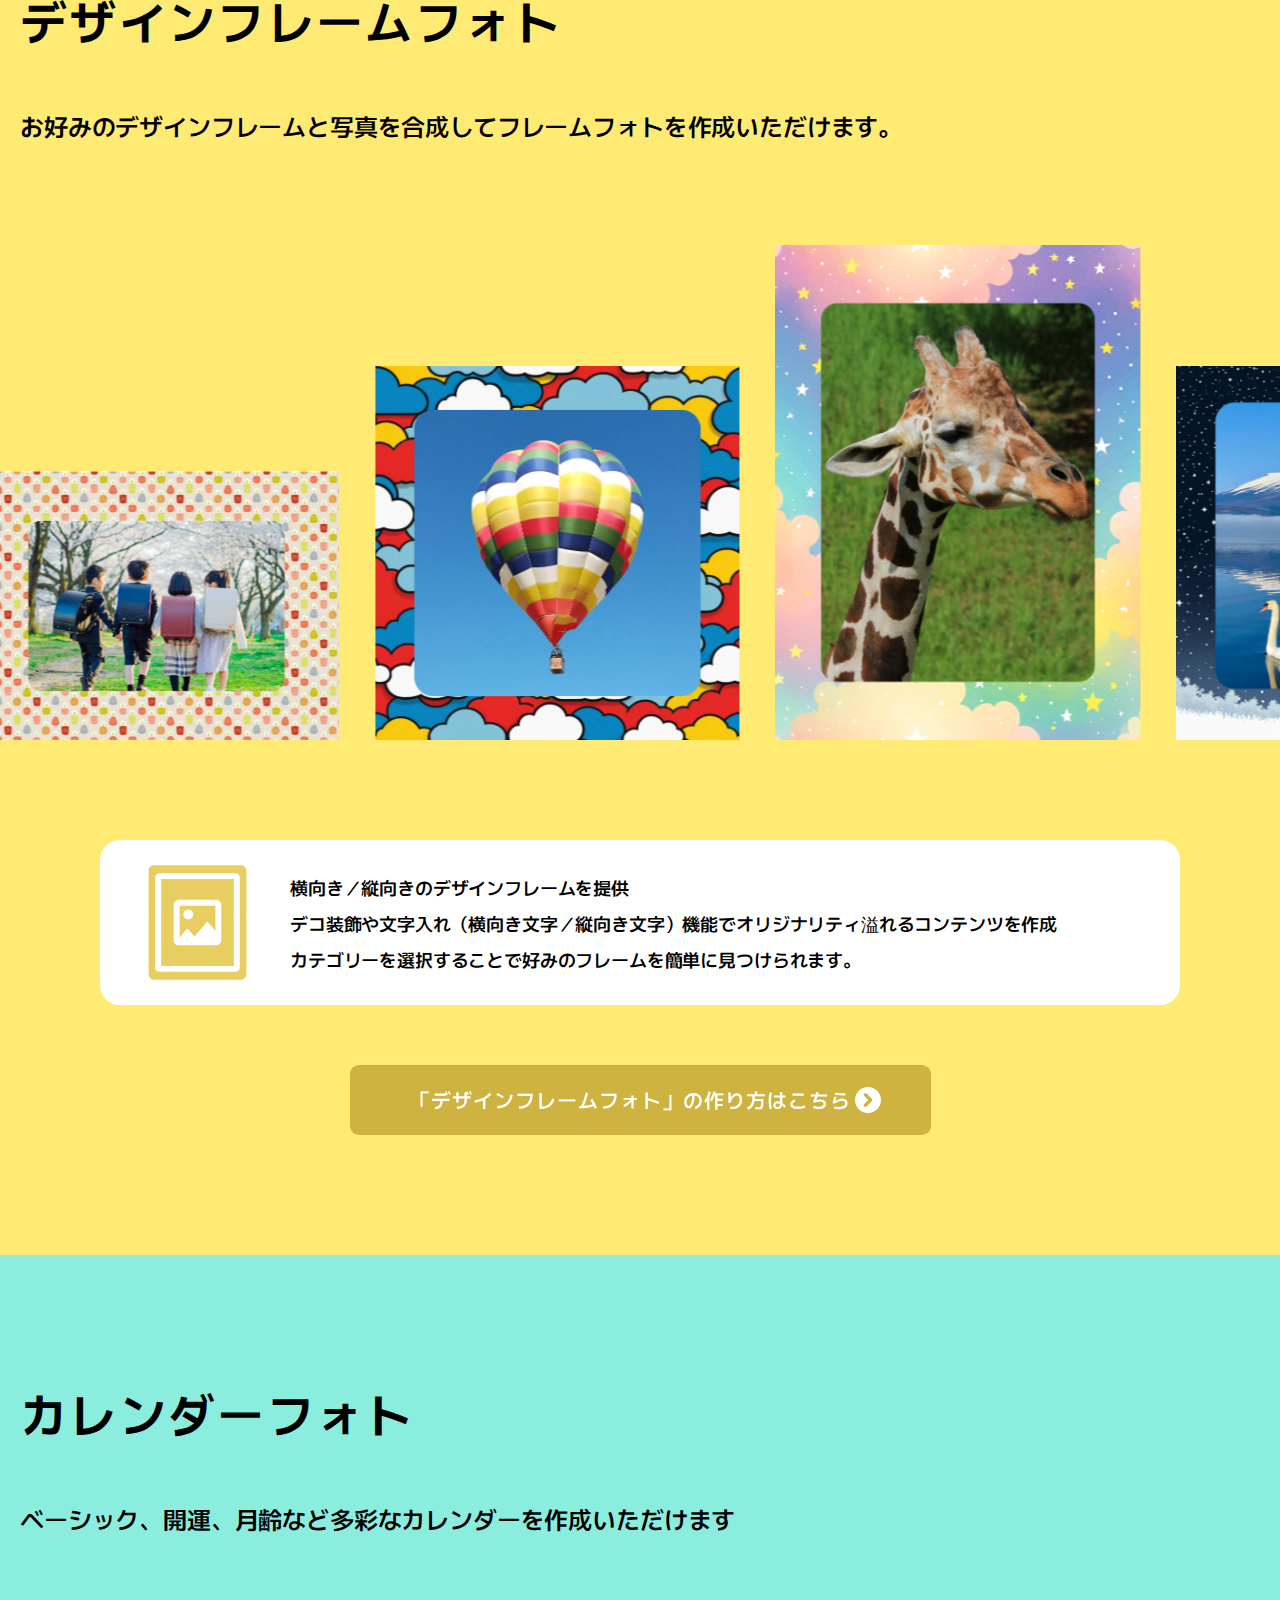
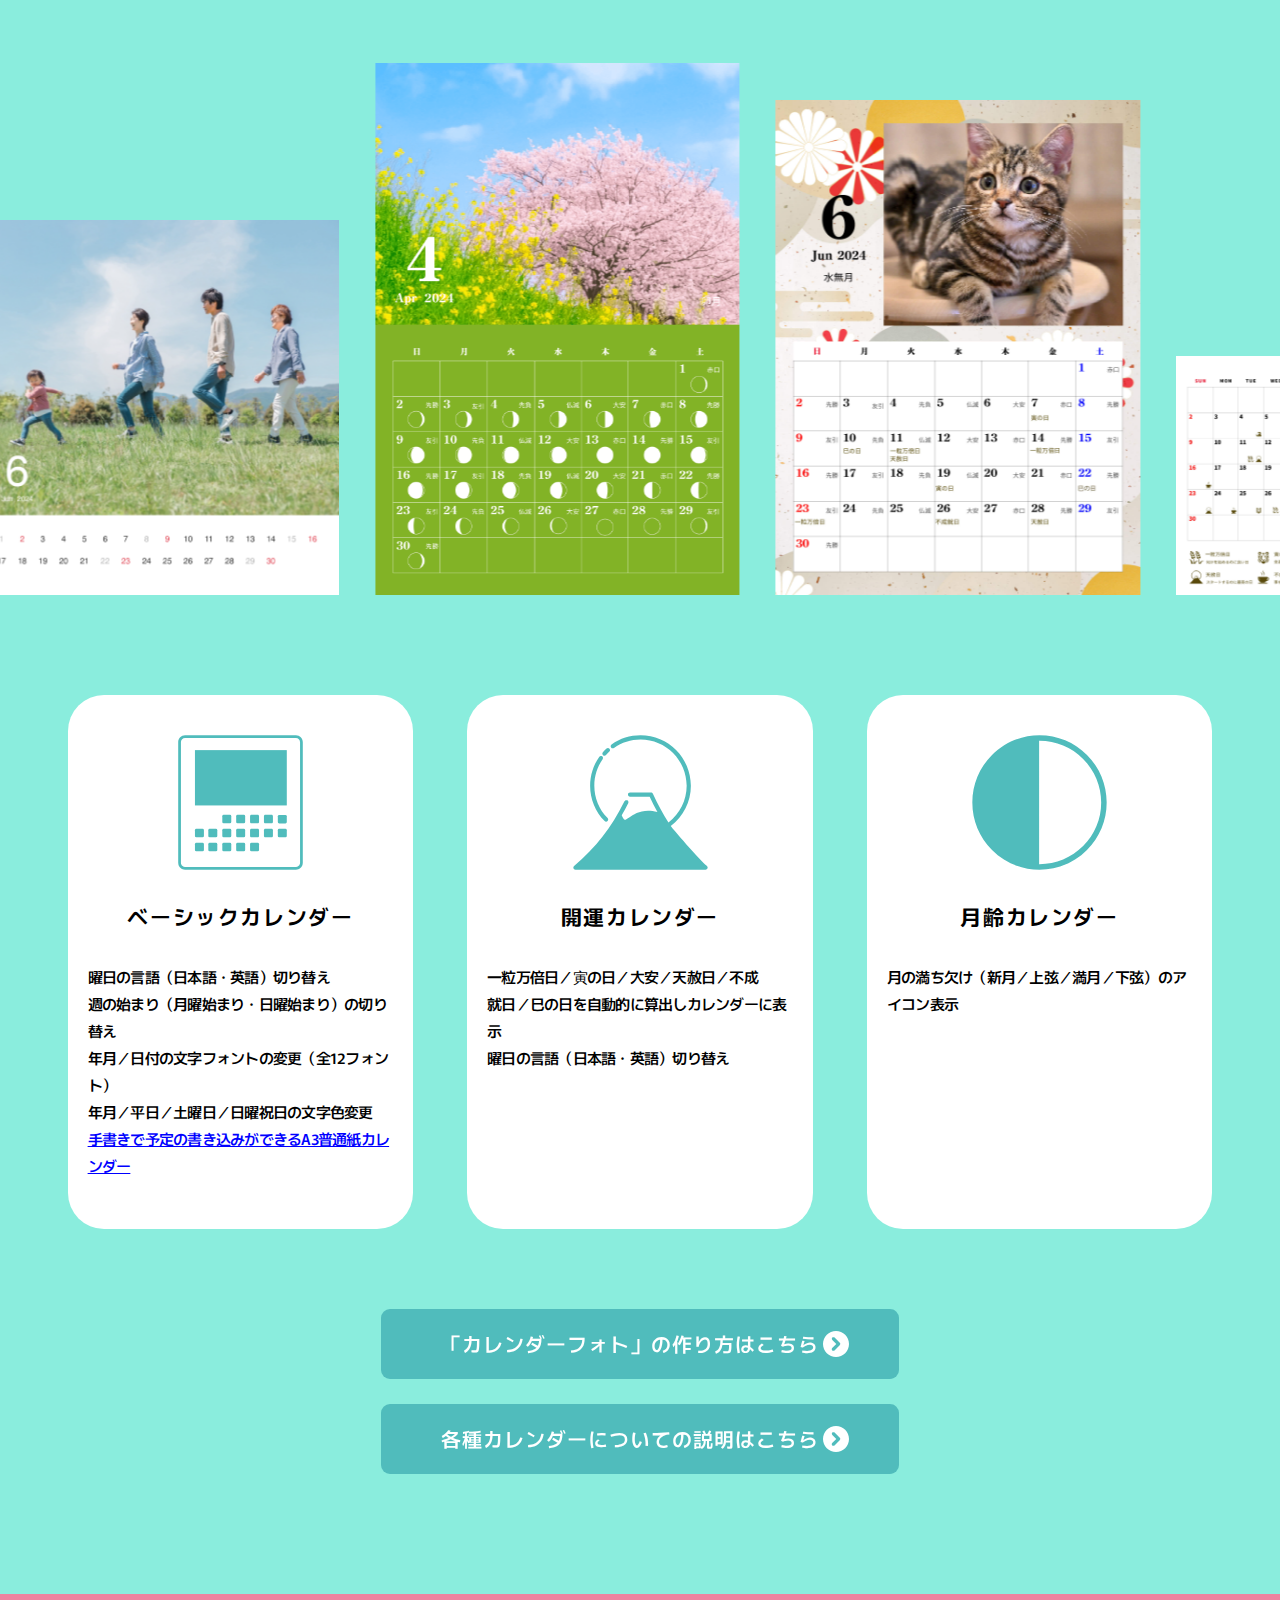
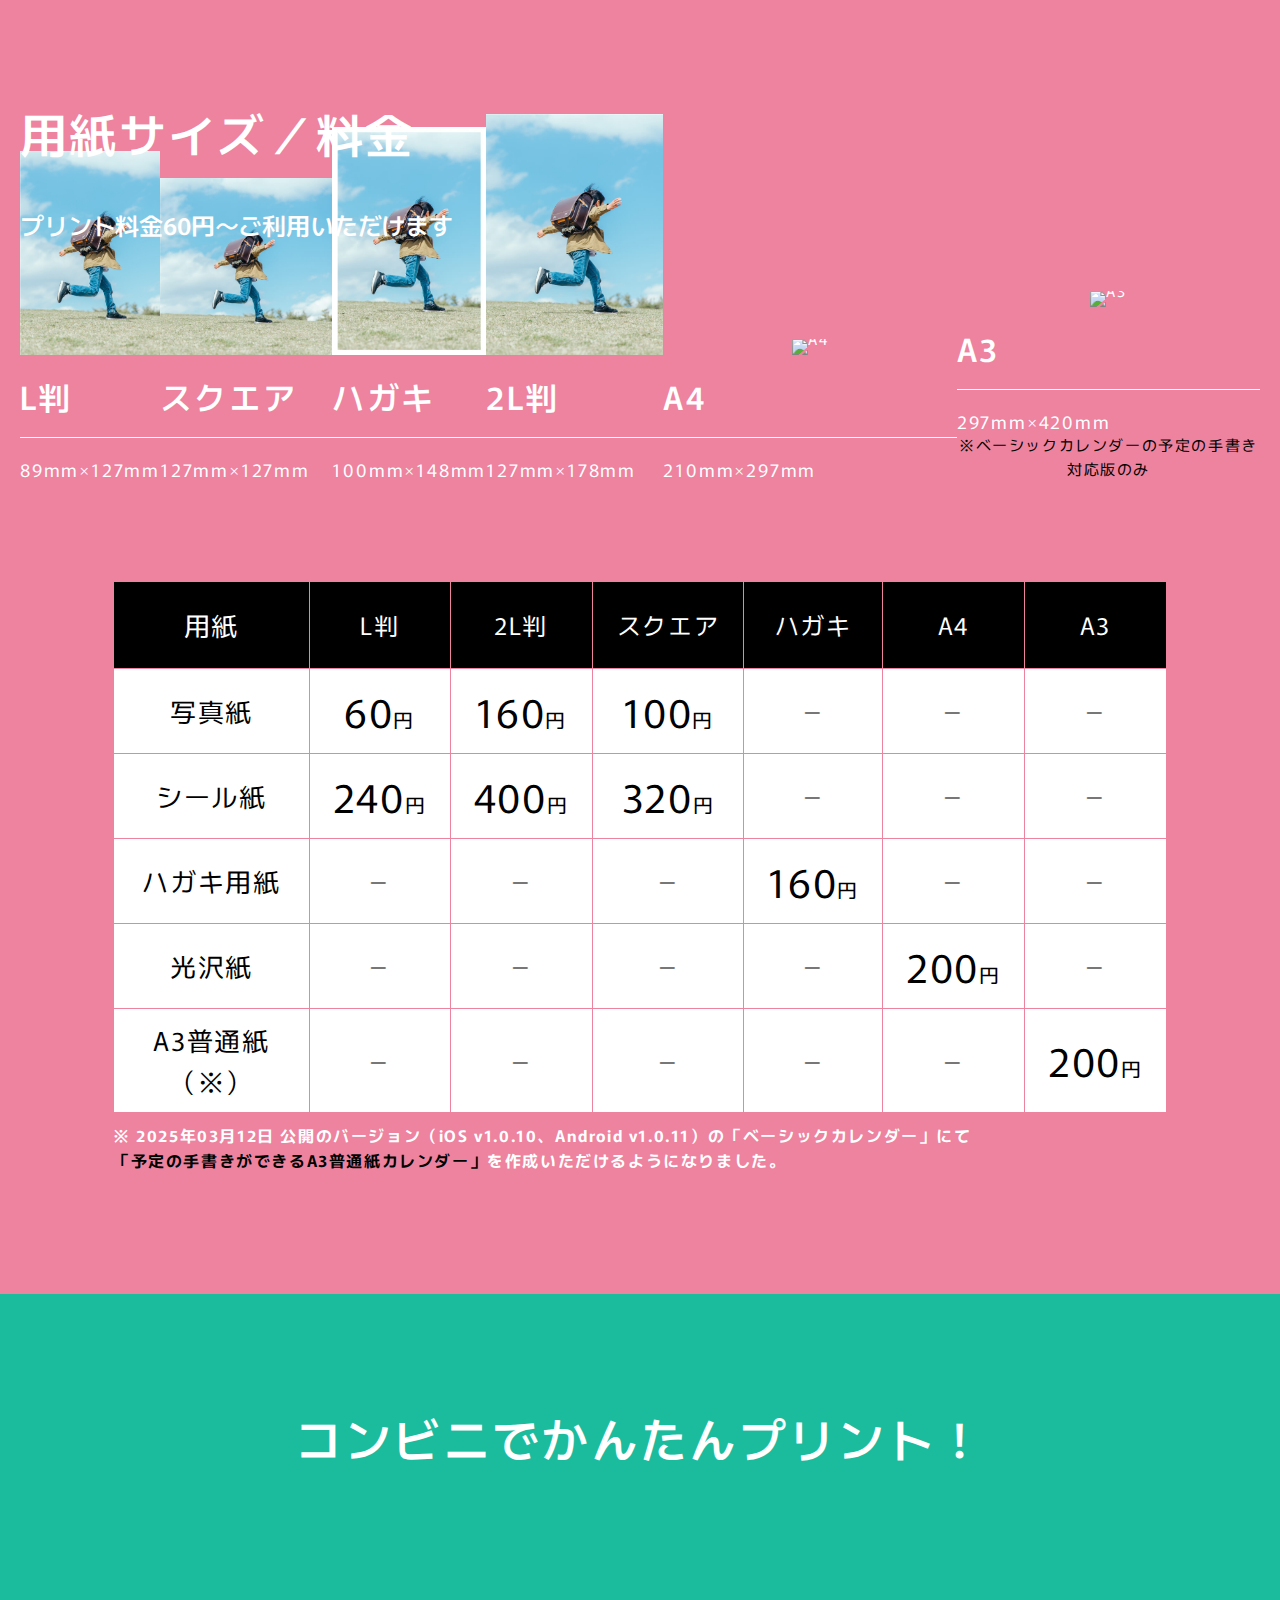
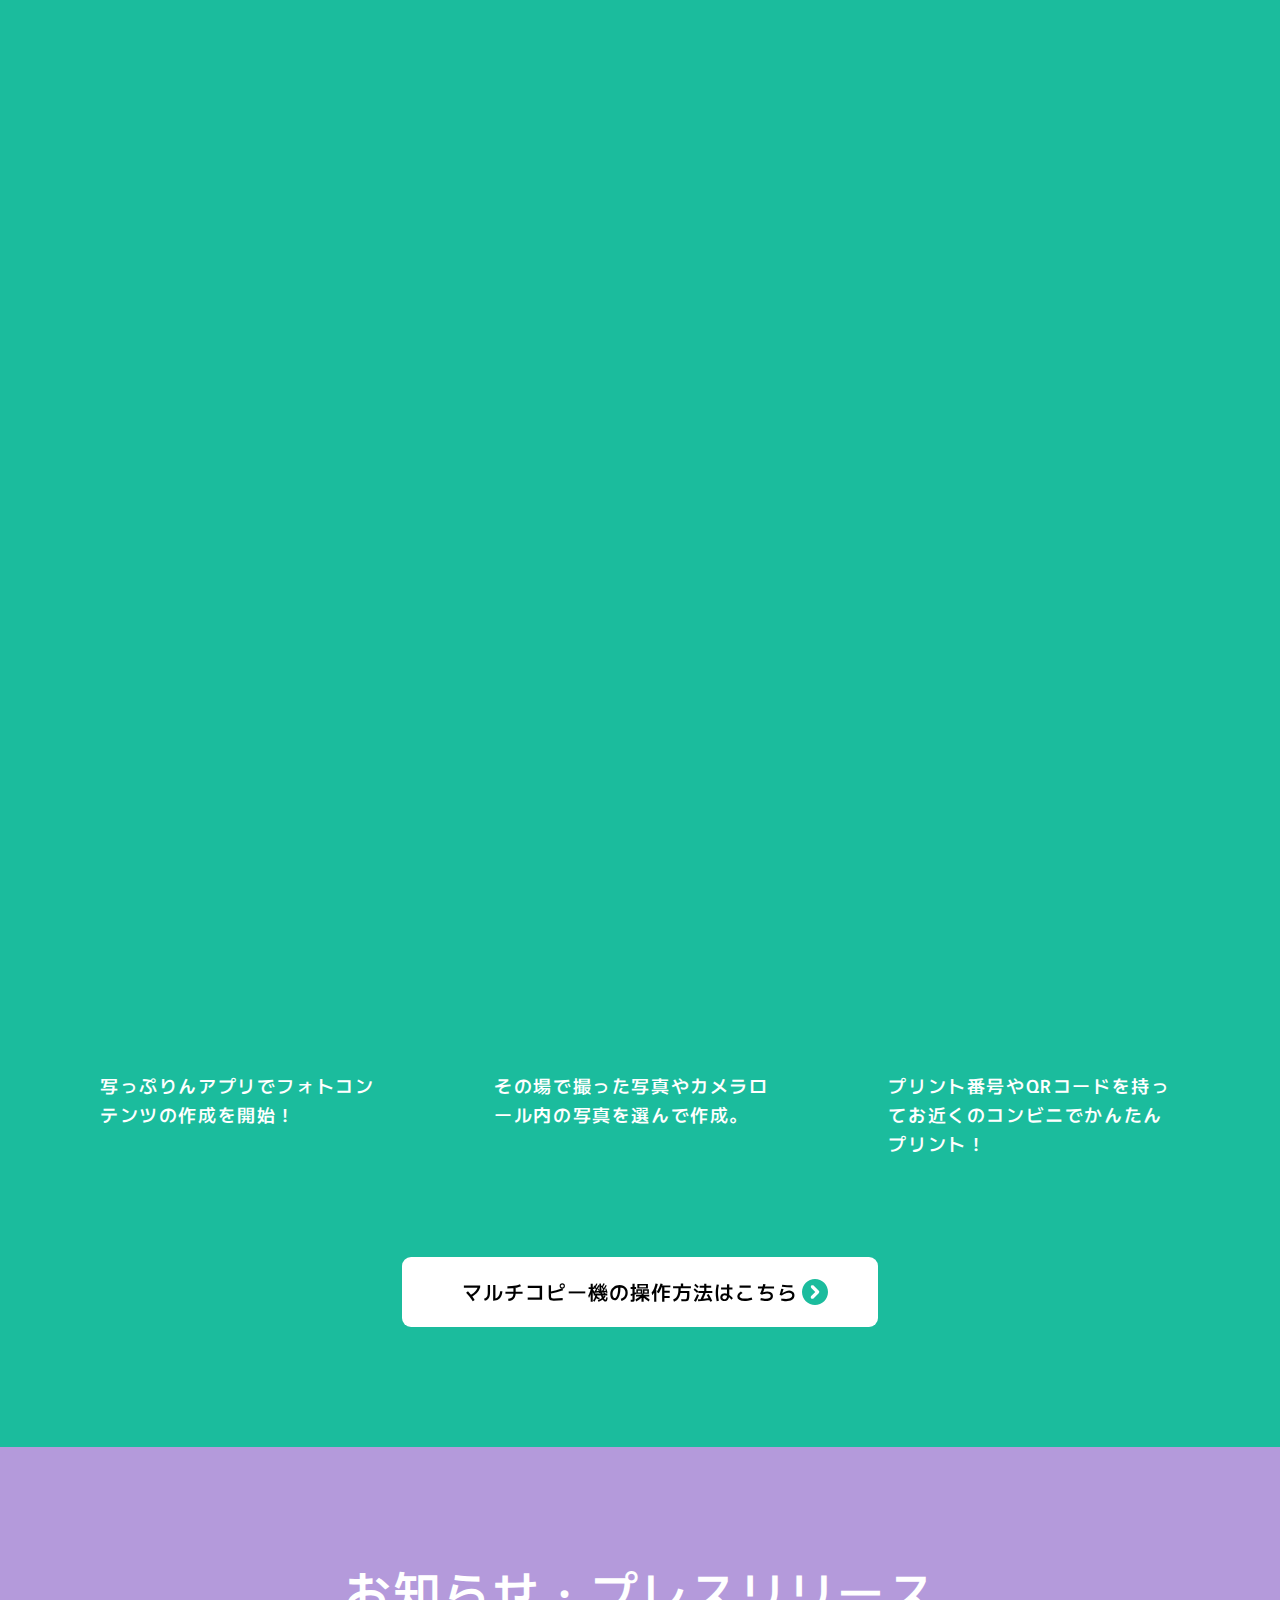
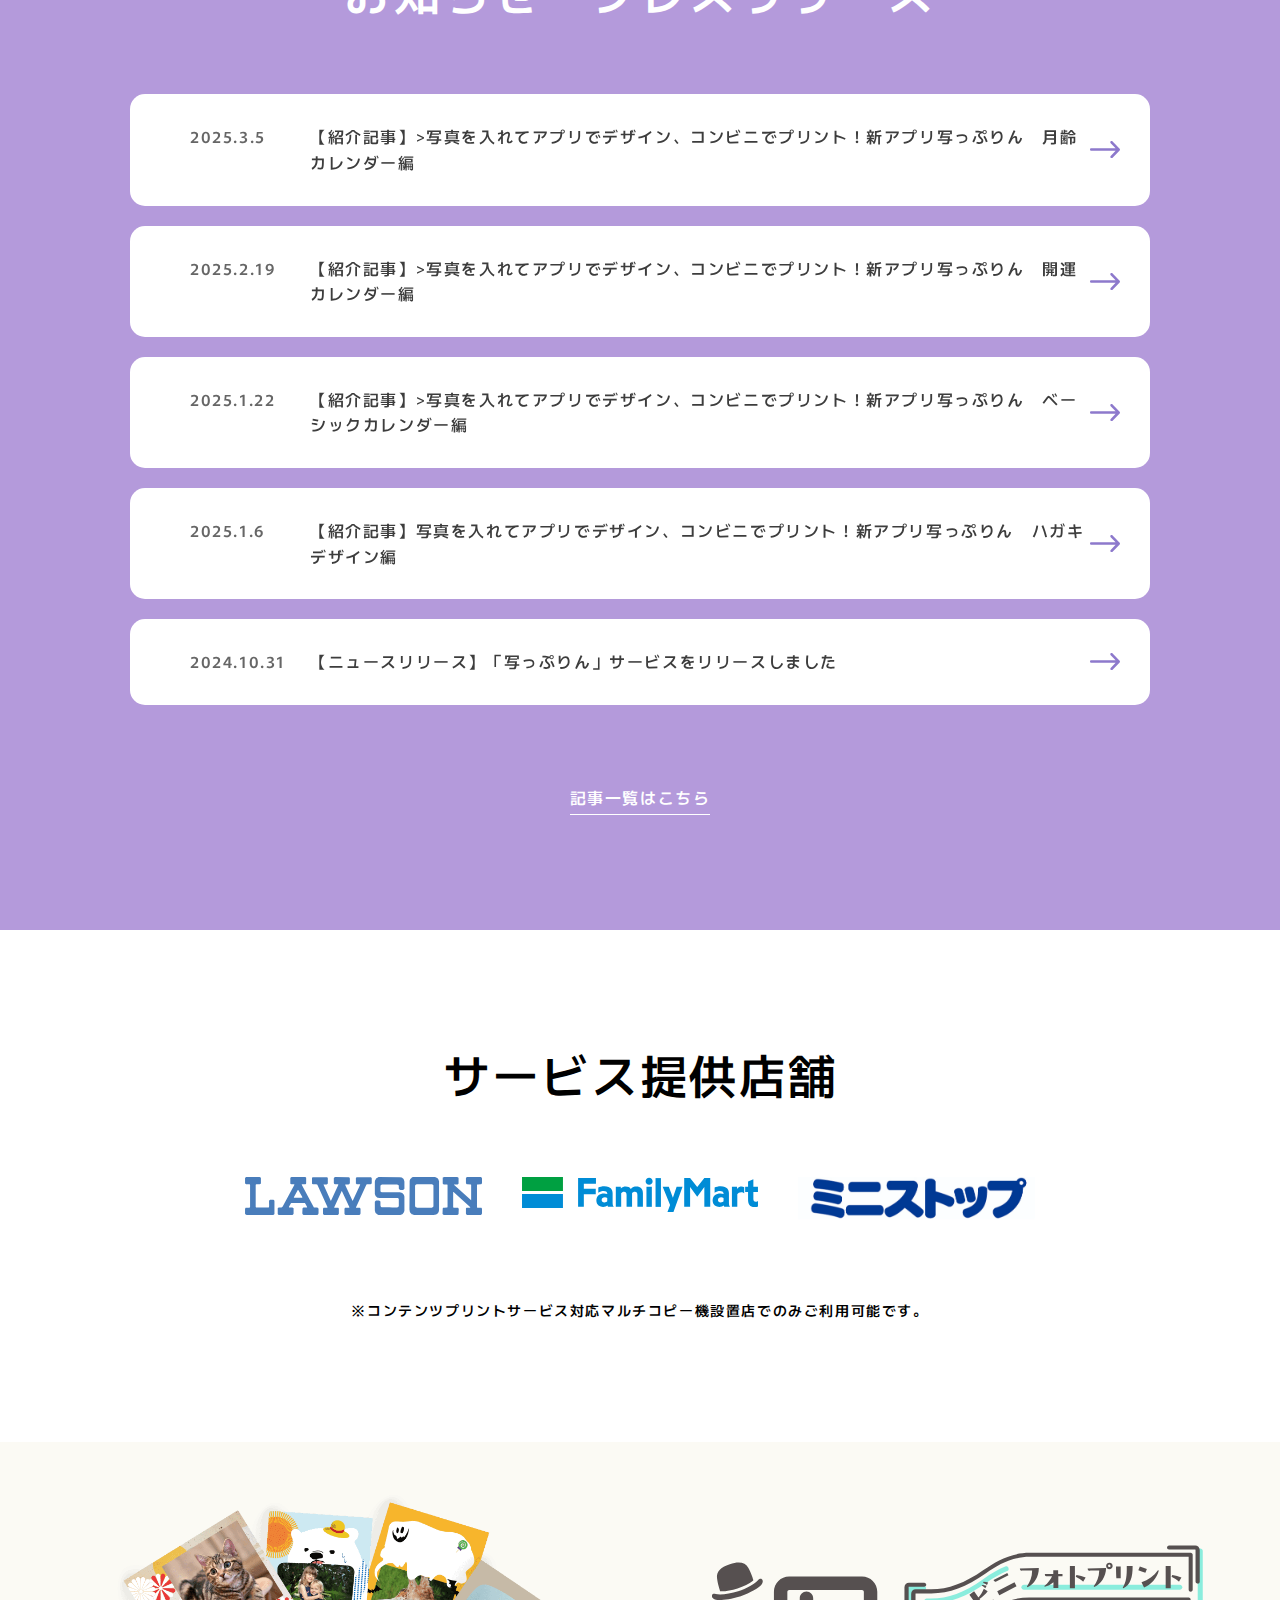
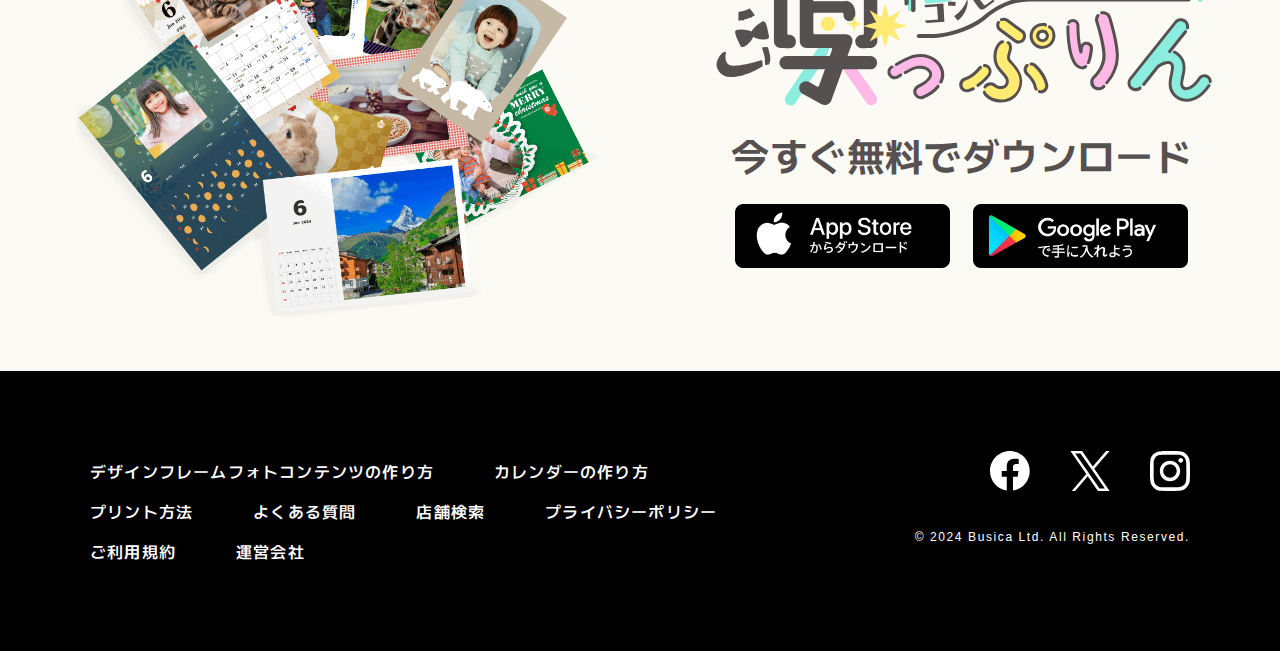
==== commit f282719e: "Add files via upload" ====
--- a/index.html
+++ b/index.html
@@ -1,816 +1,918 @@
-<!DOCTYPE html>
-<html lang="ja">
-
-<head>
-	<!-- Global site tag (gtag.js) - Google Analytics -->
-	<script async src="https://www.googletagmanager.com/gtag/js?id=G-2T8357QYMC"></script>
-	<script>
-		window.dataLayer = window.dataLayer || [];
-		function gtag() { dataLayer.push(arguments); }
-		gtag('js', new Date());
-
-		gtag('config', 'G-2T8357QYMC');
-	</script>
-
-	<meta name="robots" content="noindex">
-	<meta charset="utf-8">
-	<meta http-equiv="X-UA-Compatible" content="IE=edge">
-	<meta name="viewport" content="width=device-width, initial-scale=1">
-	<meta name="description" content="コンビニフォトプリント 写っぷりん">
-	<meta name="keywords" content="コンビニ,プリント,スマホ" />
-	<meta name="author" content="Busica Ltd.">
-	<meta name="format-detection" content="telephone=no">
-	<title>コンビニフォトプリント 写っぷりん</title>
-	<!-- OGP -->
-	<meta property="og:site_name" content="コンビニフォトプリント 写っぷりん">
-	<meta property="og:type" content="website">
-	<meta property="og:url" content="https://cvs-shapprin.net/">
-	<meta property="og:title" content="コンビニフォトプリント 写っぷりん">
-	<meta property="og:description" content="写真、シール、ポストカードなど多彩なフォトコンテンツを簡単作成。コンビニプリントの進化形！">
-	<meta property="og:image" content="https://cvs-shapprin.net/assets/img/ogp.jpg">
-	<meta property="og:locale" content="ja_JP">
-	<meta name="twitter:card" content="summary_large_image">
-	<meta name="twitter:title" content="コンビニフォトプリント 写っぷりん">
-	<meta name="twitter:description" content="写真、シール、ポストカードなど多彩なフォトコンテンツを簡単作成。コンビニプリントの進化形！">
-	<!-- Bootstrap core CSS -->
-	<link href="assets/css/bootstrap.min.css?id=2" rel="stylesheet">
-	<!-- IE10 viewport hack for Surface/desktop Windows 8 bug -->
-	<link href="assets/css/ie10-viewport-bug-workaround.css" rel="stylesheet">
-	<!-- block-grid -->
-	<link href="assets/css/block-grid.css" rel="stylesheet" type="text/css">
-	<!-- Swiper -->
-	<link href="assets/css/swiper.min.css" rel="stylesheet" type="text/css">
-	<!-- Splide -->
-	<link href="assets/css/splide.min.css" rel="stylesheet" >
-	<!-- Custom styles -->
-	<link href="assets/css/style.css?v=15" rel="stylesheet">
-	<!-- IE10 viewport hack for Surface/desktop Windows 8 bug -->
-	<script src="assets/js/ie10-viewport-bug-workaround.js"></script>
-	<!-- HTML5 shim and Respond.js for IE8 support of HTML5 elements and media queries -->
-	<!--[if lt IE 9]>
-		<script src="assets/js/html5shiv.min.js"></script>
-		<script src="assets/js/respond.min.js"></script>
-		<![endif]-->
-	<!-- Favicons -->
-	<link rel="icon" href="assets/img/favicon.ico" type="image/x-icon">
-	<link rel="apple-touch-icon" href="assets/img/apple-touch-icon.png">
-	<link rel="icon" type="image/png" sizes="32x32" href="assets/img/favicon-32x32.png">
-	<link rel="icon" type="image/png" sizes="16x16" href="assets/img/favicon-16x16.png">
-    <link rel="manifest" href="assets/img/favicon/site.webmanifest">
-    <link rel="mask-icon" href="assets/img/favicon/safari-pinned-tab.svg" color="#1FD994">
-    <meta name="msapplication-TileColor" content="#1BBC9D">
-    <meta name="theme-color" content="#1BBC9D">
-	<!-- Loader -->
-	<script src="assets/js/pace.min.js"></script>
-	<script>
-	 window.difyChatbotConfig = {
-	  token: 'swLawzAQSHaQNxZU',
-	  baseUrl: 'https://llm.m-inject.info'
-	 }
-	</script>
-	<script
-	 src="https://llm.m-inject.info/embed.min.js"
-	 id="swLawzAQSHaQNxZU"
-	 defer>
-	</script>
-	<style>
-	  #dify-chatbot-bubble-button {
-		background-color: #1C64F2 !important;
-		right: 20px !important;
-		bottom: 20px !important;
-	  }
-	</style>
-	
-	<style>
-		/* フローティングボタンのスタイル */
-		.chat-button {
-			position: fixed;         /* 画面に固定する */
-			bottom: 20px;            /* 画面の下からの距離 */
-			right: 20px;             /* 画面の右からの距離 */
-			background-color: #008CBA; /* ボタンの背景色 */
-			color: white;            /* ボタンのテキスト色 */
-			border: none;            /* ボタンの境界線をなしに */
-			padding: 15px 20px;      /* ボタン内の余白 */
-			border-radius: 50px;     /* ボタンの角を丸くする */
-			font-size: 16px;         /* テキストサイズ */
-			cursor: pointer;         /* マウスカーソルをポインタに */
-			box-shadow: 0px 2px 10px rgba(0, 0, 0, 0.3); /* ボタンに影を追加 */
-			z-index: 1000;           /* ボタンを他の要素より前面に表示 */
-		}
-	
-		.chat-button:hover {
-			background-color: #005f73; /* ホバー時に色を変える */
-		}
-	</style>
-</head>
-
-<body id="top">
-
-	<!-- Header -->
-	<header>
-		<!--<div class="hdCmn fixedHd">-->
-		<div class="hdCmn">
-			<div class="container">
-				<div class="hdCmn_inner">
-					<h1 id="logo">
-						<a href="index.html">
-							<img src="./assets/img/logo_shapprin.svg" alt="コンビニフォトプリント 写っぷりん">
-						</a>
-					</h1>
-					<div class="hdBtn" id="hdBtn">
-						<div class="hum"><span class="hem"></span><span class="hem"></span><span class="hem"></span></div>
-					</div>
-					<div class="hdMenu" id="hdMenu">
-						<nav>
-							<ul>
-								<!--PC only-->
-								<li class="dropdown onlypc">
-									<a href="#" class="dropdown-toggle" data-toggle="dropdown" role="button" aria-haspopup="true" aria-expanded="false">フォトコンテンツの作り方<span class="caret"></span></a>
-									<ul class="dropdown-menu">
-										<li><a href="howto_designframe.html" class="txt_wh" target="_blank">デザインフレームフォトコンテンツ</a></li>
-										<li><a href="howto_calendar.html" class="txt_wh" target="_blank">カレンダーフォト</a></li>
-									</ul>
-								</li>
-								<!--PC only END-->
-								<!--SP only-->
-								<li class="photo"><a href="howto_designframe.html">デザインフレーム<br>フォトコンテンツの作り方</a></li>
-								<li class="calendar"><a href="howto_calendar.html">カレンダーの作り方</a></li>
-								<!--SP only END-->
-								<li class="mfp"><a href="mfp.html">プリント方法</a></li>
-								<li class="faq"><a href="faq.html">よくある質問</a></li>
-								<li class="shop"><a href="https://networkprint.ne.jp/search_store/map.html">店舗検索</a></li>
-							</ul>
-						</nav>
-					</div>
-				</div>
-			</div>
-		</div>
-	</header>
-
-	<!-- Main -->
-	<main class="toppage">
-
-		<section class="hero">
-			<div class="animation-container">
-				<div class="img01"></div>
-				<div class="img02"></div>
-				<!--PC only-->
-				<div class="appLink">
-					<nav>
-						<div class="for_ios" id="for_ios">
-							<a href="#" target="_blank">
-								<img src="assets/img/icon-store-apple.png" alt="App Storeからダウンロード">
-							</a>
-						</div>
-						<div class="for_android" id="for_android" style="display:none;">
-							<a href="#" target="_blank">
-								<img src="assets/img/icon-store-google.png" alt="Google Playで手に入れよう">
-							</a>
-						</div>
-					</nav>
-				</div>
-				<!--PC only END-->
-				<!--SP only-->
-				<div class="sp_obi">
-					<img src="assets/img/hero_sp_obi.svg" alt="">
-				</div>
-				<!--SP only END-->
-			</div>
-		</section>
-
-		<!--appbox SP only-->
-		<section class="appbox">
-			<p>写真、シール、ポストカードなど<br>多彩なフォトコンテンツを簡単作成。<br>コンビニプリントの進化系！</p>
-			<div class="appLink">
-				<nav>
-					<div class="row">
-						<div class="col-xs-6 app_icon for_ios" id="for_ios">
-							<a href="https://itunes.apple.com/jp/app/id1623128722?mt=8" target="_blank">
-								<img src="assets/img/icon-store-apple.png" alt="App Storeからダウンロード">
-							</a>
-						</div>
-						<div class="col-xs-6 app_icon for_android" id="for_android" style="display:none;">
-							<a href="https://play.google.com/store/apps/details?id=com.biz_card.bizimoji"
-								target="_blank">
-								<img src="assets/img/icon-store-google.png" alt="Google Playで手に入れよう">
-							</a>
-						</div>
-					</div>
-				</nav>
-			</div>
-		</section>
-		<!--appbox SP only END-->
-
-		<!-- Feature 01-->
-		<section class="feature_first_box">
-			<div class="first_block">
-				<div class="first_box">
-					<h2 class="sub_title">写っぷりんで、<br>おしゃれなデザインフレームフォトや<br>オリジナルカレンダーを簡単プリント！</h2>
-					<div class="feature_img_sp">
-						<img src="./assets/img/intro_outro_img.png" alt="写っぷりんで、おしゃれなデザインフレームフォトやオリジナルカレンダーを簡単プリント！">
-					</div>
-					<p class="feature_txt">お気に入りのスマホ写真を使って、<br>さまざまなデザインフレームと組み合わせて<br>オリジナルフォトコンテンツを作ったり、<br>毎月便利に使えるカレンダーフォトを作成いただけます。</p>
-				</div>
-				<div class="feature_img_pc">
-					<img src="./assets/img/intro_outro_img.png" alt="写っぷりんで、おしゃれなデザインフレームフォトやオリジナルカレンダーを簡単プリント！">
-				</div>
-			</div> 
-		</section>
-
-		<!-- Feature 02-->
-		<section class="feature_second_box">
-			<div class="second_box">
-				<h2 class="main_title">デザインフレームフォト</h2>
-				<p class="feature_txt">お好みのデザインフレームと写真を合成して<br class="br_sp">フレームフォトを作成いただけます。</p>
-			</div>
-			<!--<div class="splide" aria-label="Case">-->
-			<div class="splide" id="img_slide" aria-label="Case">
-				<div class="splide__track">
-					<ul class="splide__list">
-						<li class="splide__slide">
-							<img src="./assets/img/design_photo_01.jpg" alt="Image" width="" height="">
-						</li>
-						<li class="splide__slide">
-							<img src="./assets/img/design_photo_02.jpg" alt="Image" width="" height="">
-						</li>
-						<li class="splide__slide">
-							<img src="./assets/img/design_photo_03.jpg" alt="Image" width="" height="">
-						</li>
-						<li class="splide__slide">
-							<img src="./assets/img/design_photo_04.jpg" alt="Image" width="" height="">
-						</li>
-					</ul>
-				</div>
-			</div>
-			<div class="second_box">
-				<div class="second_box_point">
-					<div class="point_img">
-						<img src="./assets/img/icon_designframe.svg" alt="">
-					</div>
-					<p class="point_txt">
-						横向き／縦向きのデザインフレームを提供<!--（全◯◯◯種類）--><br>
-						<br class="sp_br">
-						デコ装飾や文字入れ（横向き文字／縦向き文字）機能でオリジナリティ溢れるコンテンツを作成<br>
-						<br class="sp_br">
-						カテゴリーを選択することで好みのフレームを簡単に見つけられます。
-					</p>
-				</div>
-			</div>
-			<p class="second_box_btn">
-				<a href="howto_designframe.html">「デザインフレームフォト」の<br class="sp_br">作り方はこちら</a>
-			</p>
-		</section>
-
-		<!-- Feature 03-->
-		<section class="feature_third_box">
-			<div class="third_box">
-				<h2 class="main_title">カレンダーフォト</h2>
-				<p class="feature_txt">ベーシック、開運、月齢など多彩なカレンダーを<br class="br_sp">作成いただけます</p>
-			</div>
-			<!--<div class="splide" aria-label="Case">-->
-			<div class="splide" id="img_slide_02" aria-label="Case">
-				<div class="splide__track">
-					<ul class="splide__list">
-						<li class="splide__slide">
-							<img src="./assets/img/calendar_photo_01.png" alt="Image" width="" height="">
-						</li>
-						<li class="splide__slide">
-							<img src="./assets/img/calendar_photo_02.png" alt="Image" width="" height="">
-						</li>
-						<li class="splide__slide">
-							<img src="./assets/img/calendar_photo_03.jpg" alt="Image" width="" height="">
-						</li>
-						<li class="splide__slide">
-							<img src="./assets/img/calendar_photo_04.jpg" alt="Image" width="" height="">
-						</li>
-						<li class="splide__slide">
-							<img src="./assets/img/calendar_photo_05.jpg" alt="Image" width="" height="">
-						</li>
-						<li class="splide__slide">
-							<img src="./assets/img/calendar_photo_06.png" alt="Image" width="" height="">
-						</li>
-						<li class="splide__slide">
-							<img src="./assets/img/calendar_photo_07.jpg" alt="Image" width="" height="">
-						</li>
-						<li class="splide__slide">
-							<img src="./assets/img/calendar_photo_08.jpg" alt="Image" width="" height="">
-						</li>
-					</ul>
-				</div>
-			</div>
-			<ul class="third_box_point">
-				<li>
-					<div class="point_img">
-						<img src="./assets/img/icon_calendar_basic.svg" alt="ベーシックカレンダー">
-						<p class="point_title">ベーシックカレンダー</p>
-					</div>
-						<p class="point_txt">
-							曜日の言語（日本語・英語）切り替え<br>
-							週の始まり（月曜始まり・日曜始まり）の切り替え<br>
-							年月／日付の文字フォントの変更（全12フォント）<br>
-							年月／平日／土曜日／日曜祝日の文字色変更
-						</p>
-				</li>
-				<li>
-					<div class="point_img">
-						<img src="./assets/img/icon_calendar_kaiun.svg" alt="開運カレンダー">
-						<p class="point_title">開運カレンダー</p>
-					</div>
-					<p class="point_txt">
-						一粒万倍日／寅の日／大安／天赦日／不成<br>
-						就日／巳の日を自動的に算出しカレンダーに表示<br>
-						曜日の言語（日本語・英語）切り替え
-					</p>
-				</li>
-				<li>
-					<div class="point_img">
-						<img src="./assets/img/icon_calendar_moon.svg" alt="月齢カレンダー">
-						<p class="point_title">月齢カレンダー</p>
-					</div>
-					<p class="point_txt">
-						月の満ち欠け（新月／上弦／満月／下弦）のアイコン表示
-					</p>
-				</li>
-			</ul>
-			<p class="third_box_btn">
-				<a href="howto_calendar.html">「カレンダーフォト」の作り方はこちら</a>
-			</p>
-		</section>
-
-		<!-- Price -->
-		<div id="PRINTPRICE" class="anchor"></div>
-		<section class="print_price">
-			<div class="print_wbox">
-				<div class="price_Box">
-					<h2>用紙サイズ／料金</h2>
-					<p class="feature_txt txt_wh">プリント料金60円～ご利用いただけます</p>
-				</div>
-				<ul class="price_flex">
-					<li class="price01">
-						<div class="price_detail_flex">
-							<div class="side_img_sp">
-								<img src="./assets/img/size_img_l.jpg" alt="L判">
-							</div>
-							<div class="side_txt_sp">
-								<p class="sheet_title">L判</p>
-								<div class="size_box">
-									<p class="size_txt">89mm×127mm</p>
-								</div>
-								<div class="price_txt_box">
-									<p class="price_txt">写真紙<span class="ml35">60</span><em>円</em></p>
-									<p class="price_txt">シール紙<span class="ml25">240</span><em>円</em></p>
-								</div>
-							</div>
-						</div>
-					</li>
-					<li class="price02">
-						<div class="price_detail_flex">
-							<div class="side_img_sp">
-								<img src="./assets/img/size_img_square.jpg" alt="スクエア">
-							</div>
-							<div class="side_txt_sp">
-								<p class="sheet_title">スクエア</p>
-								<div class="size_box">
-									<p class="size_txt">127mm×127mm</p>
-								</div>
-								<div class="price_txt_box">
-									<p class="price_txt">写真紙<span class="ml35">100</span><em>円</em></p>
-									<p class="price_txt">シール紙<span class="ml25">320</span><em>円</em></p>
-								</div>
-							</div>
-						</div>
-					</li>
-					<li class="price03">
-						<div class="price_detail_flex">
-							<div class="side_img_sp">
-								<img src="./assets/img/size_img_hagaki.jpg" alt="ハガキ">
-							</div>
-							<div class="side_txt_sp">
-								<p class="sheet_title">ハガキ</p>
-								<div class="size_box">
-									<p class="size_txt">100mm×148mm</p>
-								</div>
-								<div class="price_txt_box">
-									<p class="price_txt">ハガキ用紙<span class="ml16">160</span><em>円</em></p>
-								</div>
-							</div>
-						</div>
-					</li>
-					<li class="price04">
-						<div class="price_detail_flex">
-							<div class="side_img_sp">
-								<img src="./assets/img/size_img_2l.jpg" alt="2L判">
-							</div>
-							<div class="side_txt_sp">
-								<p class="sheet_title">2L判</p>
-								<div class="size_box">
-									<p class="size_txt">127mm×178mm</p>
-								</div>
-								<div class="price_txt_box">
-									<p class="price_txt">写真紙<span class="ml35">160</span><em>円</em></p>
-									<p class="price_txt">シール紙<span class="ml25">400</span><em>円</em></p>
-								</div>
-							</div>
-						</div>
-					</li>
-					<li class="price05">
-						<div class="price_detail_flex">
-							<div class="side_img_sp">
-								<img src="./assets/img/size_img_a4.jpg" alt="A4">
-							</div>
-							<div class="side_txt_sp">
-								<p class="sheet_title">A4</p>
-								<div class="size_box">
-									<p class="size_txt">210mm×297mm</p>
-								</div>
-								<div class="price_txt_box">
-									<p class="price_txt">光沢紙<span class="ml35">200</span><em>円</em></p>
-								</div>
-							</div>
-						</div>
-					</li>
-				</ul>
-
-				<table class="price_table">
-					<tr>
-						<th class="txt_L">用紙</th>
-						<th class="txt_M">L判</th>
-						<th class="txt_M">2L判</th>
-						<th class="txt_M">スクエア</th>
-						<th class="txt_M">ハガキ</th>
-						<th class="txt_M">A4</th>
-					</tr>
-					<tr>
-						<td class="txt_L">写真紙</td>
-						<td>60<span>円</span></td>
-						<td>160<span>円</span></td>
-						<td>100<span>円</span></td>
-						<td class="txt_S">&#x2014;</td>
-						<td class="txt_S">&#x2014;</td>
-					</tr>
-					<tr>
-						<td class="txt_L">シール紙</td>
-						<td>240<span>円</span></td>
-						<td>400<span>円</span></td>
-						<td>320<span>円</span></td>
-						<td class="txt_S">&#x2014;</td>
-						<td class="txt_S">&#x2014;</td>
-					</tr>
-					<tr>
-						<td class="txt_L">ハガキ用紙</td>
-						<td class="txt_S">&#x2014;</td>
-						<td class="txt_S">&#x2014;</td>
-						<td class="txt_S">&#x2014;</td>
-						<td>160<span>円</span></td>
-						<td class="txt_S">&#x2014;</td>
-					</tr>
-					<tr>
-						<td class="txt_L">光沢紙</td>
-						<td class="txt_S">&#x2014;</td>
-						<td class="txt_S">&#x2014;</td>
-						<td class="txt_S">&#x2014;</td>
-						<td class="txt_S">&#x2014;</td>
-						<td>200<span>円</span></td>
-					</tr>
-				</table>
-			</div>
-		</section>			
-
-		<!-- step -->
-		<div id="USAGE" class="anchor"></div>
-		<section class="step">
-			<h2>コンビニでかんたんプリント！</h2>
-			<!-- step PC -->
-			<div class="stepBox_pc">
-				<img data-original="assets/img/step_all.png" src="assets/img/blank.png" class="lazy" alt="かんたんプリントステップ">
-				<ul class="stepBox_pc_column">
-					<li>写っぷりんアプリでフォトコンテンツの作成を開始！</li>
-					<li>その場で撮った写真やカメラロール内の写真を選んで作成。</li>
-					<li>プリント番号やQRコードを持ってお近くのコンビニでかんたんプリント！</li>
-				</ul>
-				<p class="stepBox_btn">
-					<a href="#">マルチコピー機の操作方法はこちら</a>
-				</p>
-			</div> 
-			<!-- step SP -->
-			<div class="stepBox_sp">
-				<div class="stepBox_sp_flex">
-					<div class="stepBoxImg">
-						<img data-original="assets/img/step_01.svg" src="assets/img/blank.png" class="lazy" alt="写っぷりんでかんたんプリント ステップ1">
-					</div>
-					<div class="stepBoxTxt">
-						<p class="stepBox_sp_txt">写っぷりんアプリで<br class="br_sp">フォトコンテンツの作成を開始！</p>
-					</div>
-				</div>
-				<div class="arrow"><img src="assets/img/step_arrow_t.svg" alt="矢印"></div>
-				<div class="stepBox_sp_flex">
-					<div class="stepBoxImg">
-						<img data-original="assets/img/step_02.svg" src="assets/img/blank.png" class="lazy" alt="写っぷりんでかんたんプリント ステップ2">
-					</div>
-					<div class="stepBoxTxt">
-						<p class="stepBox_sp_txt">その場で撮った写真やカメラロール内の写真を選んで作成。</p>
-					</div>
-				</div>
-				<div class="arrow"><img src="assets/img/step_arrow_t.svg" alt="矢印"></div>
-				<div class="stepBox_sp_flex">
-					<div class="stepBoxImg">
-						<img data-original="assets/img/step_03.svg" src="assets/img/blank.png" class="lazy" alt="写っぷりんでかんたんプリント ステップ3">
-					</div>
-					<div class="stepBoxTxt">
-						<p class="stepBox_sp_txt">プリント番号やQRコードを持ってお近くのコンビニでかんたんプリント！</p>
-					</div>
-				</div>
-				<p class="stepBox_btn">
-					<a href="mfp.html">マルチコピー機の操作方法はこちら</a>
-				</p>
-			</div> 
-		</section>
-
-		<!-- news -->
-		<section class="news">
-			<div class="container">
-				<h2>お知らせ・プレスリリース</h2>
-
-                <!-- 記事 -->
-				<a class="information" href="#">
-					<dl class="list-first">
-						<dt>2023.12.02</dt>
-						<dd>アップデートのお知らせ</dd>
-					</dl>
-				</a>
-
-                <!-- 記事 -->
-				<a class="information" href="#">
-					<dl class="list-first">
-						<dt>2023.12.02</dt>
-						<dd>【ご利用の皆様へ】マルチコピー機 - QRコード読み取り時のエラーについて</dd>
-					</dl>
-				</a>
-
-                <!-- 記事 -->
-				<a class="information" href="#">
-					<dl class="list-first">
-						<dt>2023.12.02</dt>
-						<dd>【紹介記事】大判プリントをしてみよう</dd>
-					</dl>
-				</a>
-
-                <!-- 記事 -->
-				<a class="information" href="#">
-					<dl class="list-first">
-						<dt>2023.12.02</dt>
-						<dd>アップデートのお知らせ</dd>
-					</dl>
-				</a>
-
-				<p class="article">
-					<a href="article.html">記事一覧はこちら</a>
-				</p>
-			</div>
-		</section>
-
-		<section class="store">
-			<div class="container">
-				<h2>サービス提供店舗</h2>
-				<div class="shop_list">
-					<div class="row">
-						<div class="col-sm-4">
-							<p><a href="https://networkprint.ne.jp/search_store/map.html" target="_blank"><img src="./assets/img/logo_convini_lawson.svg" alt="ローソン"></a></p>
-						</div>
-						<div class="col-sm-4">
-							<p><a href="https://networkprint.ne.jp/search_store/map.html" target="_blank"><img src="./assets/img/logo_convini_familymart.svg" alt="ファミリーマート"></a></p>
-						</div>
-						<div class="col-sm-4">
-							<p><a href="https://networkprint.ne.jp/search_store/map.html" target="_blank"><img src="assets/img/logo_convini_ministop.png" alt="ミニストップ"></a></p>
-						</div>
-					</div>
-				</div>
-				<p>※コンテンツプリントサービス対応マルチコピー機設置店でのみご利用可能です。</p>
-			</div>
-		</section>
-	</main>
-
-	<!-- Footer -->
-	<footer>
-		<div class="ft">
-			<section class="ftCmn_dl">
-				<div class="ftCmn_dl_flex">
-					<div class="ftImg">
-						<img src="./assets/img/intro_outro_img.png" alt="今すぐ無料でダウンロード">
-					</div>
-					<div class="ftCmn_dl_right">
-						<h1><img src="assets/img/logo_shapprin.svg" alt="コンビニフォトプリント 写っぷりん"></h1>
-						<h2>今すぐ無料でダウンロード</h2>
-						<div class="appLink">
-							<nav>
-								<div class="for_ios" id="for_ios">
-									<a href="https://itunes.apple.com/jp/app/id1623128722?mt=8" target="_blank">
-
-										<img src="./assets/img/icon-store-apple.png" alt="App Storeからダウンロード">
-									</a>
-								</div>
-								<div class="for_android" id="for_android">
-									<a href="https://play.google.com/store/apps/details?id=com.biz_card.bizimoji"
-										target="_blank">
-										<img src="./assets/img/icon-store-google.png" alt="Google Playで手に入れよう">
-									</a>
-								</div>
-							</nav>
-						</div>
-					</div>
-				</div>
-			</section>
-		</div>
-
-		<section class="ftCmn_menu">
-			<div class="container">
-				<div class="ftCmn_menu_inner">
-					<div class="ftCmn_menu_left">
-						<nav>
-							<div class="ftCmn_menu_grv">
-								<ul>
-									<li><a href="howto_designframe.html">デザインフレームフォトコンテンツの作り方</a></li>
-									<li><a href="howto_calendar.html">カレンダーの作り方</a></li>
-								</ul>
-								<ul>
-									<li><a href="mfp.html">プリント方法</a></li>
-									<li><a href="faq.html">よくある質問</a></li>
-									<li><a href="https://networkprint.ne.jp/search_store/map.html">店舗検索</a></li>
-									<li><a href="privacy_policy.html">プライバシーポリシー</a></li>
-								</ul>
-								<ul>
-									<li><a href="https://www.busica.co.jp/">運営会社</a></li>
-									<li><a href="terms.html">ご利用規約</a></li>
-								</ul>
-							</div>
-						</nav>
-					</div>
-					<div class="ftCmn_menu_right">
-						<nav>
-							<div class="ftCmn_menu_sns">
-								<ul>
-									<li><a href="https://www.facebook.com/bizicard/"><img src="assets/img/icon_sns_fb.svg" alt="facebook"></a></li>
-									<li><a href="https://twitter.com/BiziCard"><img src="assets/img/icon_sns_x.svg" alt="twitter"></a></li>
-									<li><a href="https://www.instagram.com/bizicard/"><img src="assets/img/icon_sns_insta.svg" alt="Instagram"></a></li>
-								</ul>
-							</div>
-						</nav>
-						<p class="copy">© 2024 Busica Ltd. All Rights Reserved.</p>
-					</div>
-				</div>
-			</div>
-		</section>
-	</footer>
-
-	<!-- TOPへ -->
-	<div id="page-top"><a href="#top"><img src="./assets/img/arrow_circle_up.svg" alt="ページの上部に戻る"></a></div>
-
-
-	<!-- jquery -->
-	<script src="assets/js/jquery-3.3.1.min.js"></script>
-	<!-- bootstrap -->
-	<script src="assets/js/bootstrap.min.js"></script>
-	<!-- LazyLoad -->
-	<script src="assets/js/jquery.lazyload.min.js"></script>
-	<!-- SmoothScroll -->
-	<script src="assets/js/smoothScroll.js"></script>
-	<!-- Settings -->
-	<script src="assets/js/settings.js?v=20201021"></script>
-
-	<script type="text/javascript">
-		$(function () {
-			let ua = navigator.userAgent;
-			//alert(ua);
-			var device_type = getParam('device');
-			//console.log('device_type: '+device_type);
-			if (device_type == "ios" || ua == "BiziMoji_iOSApp") {
-				$('.for_android').hide();
-				$('.for_ios').removeClass('col-xs-6').addClass('col-xs-12');
-			} else {
-				$('.for_android').show();
-			}
-		});
-
-		function getParam(name, url) {
-			if (!url) url = window.location.href;
-			name = name.replace(/[\[\]]/g, "\\$&");
-			var regex = new RegExp("[?&]" + name + "(=([^&#]*)|&|#|$)"),
-				results = regex.exec(url);
-			if (!results) return null;
-			if (!results[2]) return '';
-			return decodeURIComponent(results[2].replace(/\+/g, " "));
-		}
-
-	</script>
-
-	<!-- TOP Animation -->
-	<script>
-		let isBox1Visible = true;
-		setInterval(() => {
-		document.querySelector('.img01').style.visibility = isBox1Visible ? 'visible' : 'hidden';
-		document.querySelector('.img02').style.visibility = isBox1Visible ? 'hidden' : 'visible';
-		isBox1Visible = !isBox1Visible;
-		}, 1000); // 1秒ごとに切り替え
-	</script>
-
-	<!-- Splide -->
-	<script src="assets/js/splide.min.js"></script>
-	<script src="assets/js/splide-extension-auto-scroll.min.js"></script>
-	<script>
-		$(function(){
-			var splide_case = new Splide('#img_slide', {
-				pagination : false,
-				arrows     : false,
-				type   : 'loop',
-				drag   : 'free',
-				gap    : '36px',
-				perPage: 3,
-				autoScroll: {
-				speed: 0.6,
-				pauseOnHover: false,
-				pauseOnFocus: false,
-				},
-				// ブレイクポイントでの設定変更
-				breakpoints: {
-				850: { // 850px以下のときの設定
-					gap    : '26px',
-					perPage: 2,
-				},
-				500: { // 500px以下のときの設定
-					gap    : '20px',
-					perPage: 1,
-				},
-				},
-			});
-			splide_case.mount( window.splide.Extensions );
-		});
-	</script>
-	<script>
-		$(function(){
-			var splide_case = new Splide('#img_slide_02', {
-				pagination : false,
-				arrows     : false,
-				type   : 'loop',
-				drag   : 'free',
-				gap    : '36px',
-				perPage: 3,
-				autoScroll: {
-				speed: 0.6,
-				pauseOnHover: false,
-				pauseOnFocus: false,
-				},
-				// ブレイクポイントでの設定変更
-				breakpoints: {
-				850: { // 850px以下のときの設定
-					gap    : '26px',
-					perPage: 2,
-				},
-				500: { // 500px以下のときの設定
-					gap    : '20px',
-					perPage: 1,
-				},
-				},
-			});
-			splide_case.mount( window.splide.Extensions );
-		});
-	</script>
-	<button class="chat-button" id="chat-button" style="display:none;" onclick="startChat()">チャットを開始</button>
-</body>
-<script>
-function isAndroidWebView() {
-	var userAgent = navigator.userAgent || navigator.vendor || window.opera;
-
-	// Androidデバイスでかつ、WebView ("wv") の場合に true を返す
-	if (userAgent.includes("Android")) {
-		return true; // Android WebViewからのアクセス
-	}
-	return false; // それ以外のアクセス
-}
-
-
-function delayedMethod() {
-	console.log("This method is executed after a delay.");
-	document.getElementById("dify-chatbot-bubble-button").remove();
-	document.getElementById("chat-button").style.display = "block";
-}
-
-if (isAndroidWebView()) {
-	console.log("This is an Android WebView.");
-	//alert("This is an Android WebView.");
-	
-	// 2000ミリ秒 (2秒) 後にdelayedMethodを実行
-	setTimeout(delayedMethod, 800);
-} else {
-	console.log("This is not an Android WebView.");
-}
-
-
-function startChat() {
-	alert("チャットを開始します!");
-	// 実際にはチャットウィンドウを開く等の処理を記述
-	window.open("https://llm.m-inject.info/chat/swLawzAQSHaQNxZU");
-	
-}
-</script>
-
+<!DOCTYPE html>
+<html lang="ja">
+
+<head>
+	<!-- Google tag (gtag.js) -->
+	<script async src="https://www.googletagmanager.com/gtag/js?id=G-YY5PKS2VJ7"></script>
+	<script>
+	  window.dataLayer = window.dataLayer || [];
+	  function gtag(){dataLayer.push(arguments);}
+	  gtag('js', new Date());
+	
+	  gtag('config', 'G-YY5PKS2VJ7');
+	</script>
+
+
+	<meta charset="utf-8">
+	<meta http-equiv="X-UA-Compatible" content="IE=edge">
+	<meta name="viewport" content="width=device-width, initial-scale=1">
+	<meta name="description" content="コンビニフォトプリント 写っぷりん（しゃっぷりん）,シャップリン">
+	<meta name="keywords" content="コンビニ,プリント,スマホ,写っぷりん,しゃっぷりん,シャップリン" />
+	<meta name="author" content="Busica Ltd.">
+	<meta name="format-detection" content="telephone=no">
+	<title>コンビニフォトプリント 写っぷりん（しゃっぷりん／シャップリン）</title>
+	<!-- OGP -->
+	<meta property="og:site_name" content="コンビニフォトプリント 写っぷりん（しゃっぷりん／シャップリン）">
+	<meta property="og:type" content="website">
+	<meta property="og:url" content="https://cvs-shapprin.net/">
+	<meta property="og:title" content="コンビニフォトプリント 写っぷりん（しゃっぷりん／シャップリン）">
+	<meta property="og:description" content="写真、シール、ポストカードなど多彩なフォトコンテンツを簡単作成。コンビニプリントの進化形！">
+	<meta property="og:image" content="https://cvs-shapprin.net/assets/img/ogp.jpg">
+	<meta property="og:locale" content="ja_JP">
+	<meta name="twitter:card" content="summary_large_image">
+	<meta name="twitter:title" content="コンビニフォトプリント 写っぷりん（しゃっぷりん／シャップリン））">
+	<meta name="twitter:description" content="写真、シール、ポストカードなど多彩なフォトコンテンツを簡単作成。コンビニプリントの進化形！">
+	<!-- Bootstrap core CSS -->
+	<link href="assets/css/bootstrap.min.css?id=2" rel="stylesheet">
+	<!-- IE10 viewport hack for Surface/desktop Windows 8 bug -->
+	<link href="assets/css/ie10-viewport-bug-workaround.css" rel="stylesheet">
+	<!-- block-grid -->
+	<link href="assets/css/block-grid.css" rel="stylesheet" type="text/css">
+	<!-- Swiper -->
+	<link href="assets/css/swiper.min.css" rel="stylesheet" type="text/css">
+	<!-- Splide -->
+	<link href="assets/css/splide.min.css" rel="stylesheet" >
+	<!-- Custom styles -->
+	<link href="assets/css/style.css?v=19" rel="stylesheet">
+	<!-- IE10 viewport hack for Surface/desktop Windows 8 bug -->
+	<script src="assets/js/ie10-viewport-bug-workaround.js"></script>
+	<!-- HTML5 shim and Respond.js for IE8 support of HTML5 elements and media queries -->
+	<!--[if lt IE 9]>
+		<script src="assets/js/html5shiv.min.js"></script>
+		<script src="assets/js/respond.min.js"></script>
+		<![endif]-->
+	<!-- Favicons -->
+	<link rel="icon" href="for_app/assets/img/favicon.ico" type="image/x-icon">
+	<link rel="apple-touch-icon" href="for_app/assets/img/apple-touch-icon.png">
+	<link rel="icon" type="image/png" sizes="32x32" href="for_app/assets/img/favicon-32x32.png">
+	<link rel="icon" type="image/png" sizes="16x16" href="for_app/assets/img/favicon-16x16.png">
+    <link rel="mask-icon" href="for_app/assets/img/safari-pinned-tab.svg" color="#1FD994">
+    <meta name="msapplication-TileColor" content="#1BBC9D">
+    <meta name="theme-color" content="#1BBC9D">
+	<!-- Loader -->
+	<script src="assets/js/pace.min.js"></script>
+	
+	<style>
+	  #dify-chatbot-bubble-button {
+
+		  background-color: #1FB1A5 !important;
+	  }
+	</style>
+	
+	<style>
+		/* フローティングボタンのスタイル */
+		.chat-button {
+			position: fixed;         /* 画面に固定する */
+			bottom: 20px;            /* 画面の下からの距離 */
+			right: 20px;             /* 画面の右からの距離 */
+			background-color: #1FB1A5; /* ボタンの背景色 */
+			color: white;            /* ボタンのテキスト色 */
+			border: none;            /* ボタンの境界線をなしに */
+			padding: 15px 20px;      /* ボタン内の余白 */
+			border-radius: 50px;     /* ボタンの角を丸くする */
+			font-size: 16px;         /* テキストサイズ */
+			cursor: pointer;         /* マウスカーソルをポインタに */
+			box-shadow: 0px 2px 10px rgba(0, 0, 0, 0.3); /* ボタンに影を追加 */
+			z-index: 1000;           /* ボタンを他の要素より前面に表示 */
+		}
+	
+		.chat-button:hover {
+			background-color: #005f73; /* ホバー時に色を変える */
+		}
+	</style>
+</head>
+
+<body id="top">
+
+	<!-- Header -->
+	<header>
+		<!--<div class="hdCmn fixedHd">-->
+		<div class="hdCmn">
+			<div class="container">
+				<div class="hdCmn_inner">
+					<h1 id="logo">
+						<a href="index.html">
+							<img src="./assets/img/logo_shapprin.svg" alt="コンビニフォトプリント 写っぷりん">
+						</a>
+					</h1>
+					<div class="hdBtn" id="hdBtn">
+						<div class="hum"><span class="hem"></span><span class="hem"></span><span class="hem"></span></div>
+					</div>
+					<div class="hdMenu" id="hdMenu">
+						<nav>
+							<ul>
+								<!--PC only-->
+								<li class="dropdown onlypc">
+									<a href="#" class="dropdown-toggle" data-toggle="dropdown" role="button" aria-haspopup="true" aria-expanded="false">フォトコンテンツの作り方<span class="caret"></span></a>
+									<ul class="dropdown-menu">
+										<li><a href="howto_designframe.html" class="txt_wh">デザインフレームフォトコンテンツ</a></li>
+										<li><a href="howto_calendar.html" class="txt_wh">カレンダーフォト</a></li>
+									</ul>
+								</li>
+								<!--PC only END-->
+								<!--SP only-->
+								<li class="photo"><a href="howto_designframe.html">デザインフレーム<br>フォトコンテンツの作り方</a></li>
+								<li class="calendar"><a href="howto_calendar.html">カレンダーの作り方</a></li>
+								<!--SP only END-->
+								<li class="mfp"><a href="mfp.html">プリント方法</a></li>
+								<li class="faq"><a href="faq.html">よくある質問</a></li>
+								<li class="shop"><a href="https://networkprint.ne.jp/search_store/map.html">店舗検索</a></li>
+							</ul>
+						</nav>
+					</div>
+				</div>
+			</div>
+		</div>
+	</header>
+
+	<!-- Main -->
+	<main class="toppage">
+
+		<section class="hero">
+			<div class="animation-container">
+				<div class="img01"></div>
+				<div class="img02"></div>
+				<!--PC only-->
+				<div class="appLink">
+					<nav>
+						<div class="for_ios" id="for_ios">
+							<a href="https://itunes.apple.com/jp/app/id6698853815?mt=8" target="_blank">
+								<img src="assets/img/icon-store-apple.png" alt="App Storeからダウンロード">
+							</a>
+						</div>
+						<div class="for_android" id="for_android" style="display:none;">
+							<a href="https://play.google.com/store/apps/details?id=com.biz_card.shapprin" target="_blank">
+								<img src="assets/img/icon-store-google.png" alt="Google Playで手に入れよう">
+							</a>
+						</div>
+					</nav>
+				</div>
+				<!--PC only END-->
+				<!--SP only-->
+				<div class="sp_obi">
+					<img src="assets/img/hero_sp_obi.svg" alt="">
+				</div>
+				<!--SP only END-->
+			</div>
+		</section>
+
+		<!--appbox SP only-->
+		<section class="appbox">
+			<p>写真、シール、ポストカードなど<br>多彩なフォトコンテンツを簡単作成。<br>コンビニプリントの進化系！</p>
+			<div class="appLink">
+				<nav>
+					<div class="row">
+						<div class="col-xs-6 app_icon for_ios" id="for_ios">
+							<a href="https://itunes.apple.com/jp/app/id6698853815?mt=8" target="_blank">
+								<img src="assets/img/icon-store-apple.png" alt="App Storeからダウンロード">
+							</a>
+						</div>
+						<div class="col-xs-6 app_icon for_android" id="for_android" style="display:none;">
+							<a href="https://play.google.com/store/apps/details?id=com.biz_card.shapprin"
+								target="_blank">
+								<img src="assets/img/icon-store-google.png" alt="Google Playで手に入れよう">
+							</a>
+						</div>
+					</div>
+				</nav>
+			</div>
+		</section>
+		<!--appbox SP only END-->
+
+		<!-- Feature 01-->
+		<section class="feature_first_box">
+			<div class="first_block">
+				<div class="first_box">
+					<h2 class="sub_title">写っぷりんで、<br>おしゃれなデザインフレームフォトや<br>オリジナルカレンダーを簡単プリント！</h2>
+					<div class="feature_img_sp">
+						<img src="./assets/img/intro_outro_img.png" alt="写っぷりんで、おしゃれなデザインフレームフォトやオリジナルカレンダーを簡単プリント！">
+					</div>
+					<p class="feature_txt">お気に入りのスマホ写真を使って、<br>さまざまなデザインフレームと組み合わせて<br>オリジナルフォトコンテンツを作ったり、<br>毎月便利に使えるカレンダーフォトを作成いただけます。</p>
+				</div>
+				<div class="feature_img_pc">
+					<img src="./assets/img/intro_outro_img.png" alt="写っぷりんで、おしゃれなデザインフレームフォトやオリジナルカレンダーを簡単プリント！">
+				</div>
+			</div> 
+		</section>
+
+		<!-- Feature 02-->
+		<section class="feature_second_box">
+			<div class="second_box">
+				<h2 class="main_title">デザインフレームフォト</h2>
+				<p class="feature_txt">お好みのデザインフレームと写真を合成して<br class="br_sp">フレームフォトを作成いただけます。</p>
+			</div>
+			<!--<div class="splide" aria-label="Case">-->
+			<div class="splide" id="img_slide" aria-label="Case">
+				<div class="splide__track">
+					<ul class="splide__list">
+						<li class="splide__slide">
+							<img src="./assets/img/design_photo_01.jpg" alt="Image" width="" height="">
+						</li>
+						<li class="splide__slide">
+							<img src="./assets/img/design_photo_02.jpg" alt="Image" width="" height="">
+						</li>
+						<li class="splide__slide">
+							<img src="./assets/img/design_photo_03.jpg" alt="Image" width="" height="">
+						</li>
+						<li class="splide__slide">
+							<img src="./assets/img/design_photo_04.jpg" alt="Image" width="" height="">
+						</li>
+					</ul>
+				</div>
+			</div>
+			<div class="second_box">
+				<div class="second_box_point">
+					<div class="point_img">
+						<img src="./assets/img/icon_designframe.svg" alt="">
+					</div>
+					<p class="point_txt">
+						横向き／縦向きのデザインフレームを提供<!--（全◯◯◯種類）--><br>
+						<br class="sp_br">
+						デコ装飾や文字入れ（横向き文字／縦向き文字）機能でオリジナリティ溢れるコンテンツを作成<br>
+						<br class="sp_br">
+						カテゴリーを選択することで好みのフレームを簡単に見つけられます。
+					</p>
+				</div>
+			</div>
+			<p class="second_box_btn">
+				<a href="howto_designframe.html">「デザインフレームフォト」の<br class="sp_br">作り方はこちら</a>
+			</p>
+		</section>
+
+		<!-- Feature 03-->
+		<section class="feature_third_box">
+			<div class="third_box">
+				<h2 class="main_title">カレンダーフォト</h2>
+				<p class="feature_txt">ベーシック、開運、月齢など多彩なカレンダーを<br class="br_sp">作成いただけます</p>
+			</div>
+			<!--<div class="splide" aria-label="Case">-->
+			<div class="splide" id="img_slide_02" aria-label="Case">
+				<div class="splide__track">
+					<ul class="splide__list">
+						<li class="splide__slide">
+							<img src="./assets/img/calendar_photo_01.png" alt="Image" width="" height="">
+						</li>
+						<li class="splide__slide">
+							<img src="./assets/img/calendar_photo_02.png" alt="Image" width="" height="">
+						</li>
+						<li class="splide__slide">
+							<img src="./assets/img/calendar_photo_03.jpg" alt="Image" width="" height="">
+						</li>
+						<li class="splide__slide">
+							<img src="./assets/img/calendar_photo_04.jpg" alt="Image" width="" height="">
+						</li>
+						<li class="splide__slide">
+							<img src="./assets/img/calendar_photo_05.jpg" alt="Image" width="" height="">
+						</li>
+						<li class="splide__slide">
+							<img src="./assets/img/calendar_photo_06.png" alt="Image" width="" height="">
+						</li>
+						<li class="splide__slide">
+							<img src="./assets/img/calendar_photo_07.jpg" alt="Image" width="" height="">
+						</li>
+						<li class="splide__slide">
+							<img src="./assets/img/calendar_photo_08.jpg" alt="Image" width="" height="">
+						</li>
+					</ul>
+				</div>
+			</div>
+			<ul class="third_box_point">
+				<li>
+					<div class="point_img">
+						<img src="./assets/img/icon_calendar_basic.svg" alt="ベーシックカレンダー">
+						<p class="point_title">ベーシックカレンダー</p>
+					</div>
+						<p class="point_txt">
+							曜日の言語（日本語・英語）切り替え<br>
+							週の始まり（月曜始まり・日曜始まり）の切り替え<br>
+							年月／日付の文字フォントの変更（全12フォント）<br>
+							年月／平日／土曜日／日曜祝日の文字色変更<br />
+							<a href="/about_basic_a3cal.html"><u style="color:blue;">手書きで予定の書き込みができるA3普通紙カレンダー</u></a>
+						</p>
+				</li>
+				<li>
+					<div class="point_img">
+						<img src="./assets/img/icon_calendar_kaiun.svg" alt="開運カレンダー">
+						<p class="point_title">開運カレンダー</p>
+					</div>
+					<p class="point_txt">
+						一粒万倍日／寅の日／大安／天赦日／不成<br>
+						就日／巳の日を自動的に算出しカレンダーに表示<br>
+						曜日の言語（日本語・英語）切り替え
+					</p>
+					
+				</li>
+				<li>
+					<div class="point_img">
+						<img src="./assets/img/icon_calendar_moon.svg" alt="月齢カレンダー">
+						<p class="point_title">月齢カレンダー</p>
+					</div>
+					<p class="point_txt">
+						月の満ち欠け（新月／上弦／満月／下弦）のアイコン表示
+					</p>
+				</li>
+			</ul>
+			<p class="third_box_btn">
+				<a href="howto_calendar.html">「カレンダーフォト」の作り方はこちら</a>
+			</p>
+			<p class="third_box_btn" style="margin:25px 0 0 0;">
+				<a href="./about_calendar.html">各種カレンダーについての説明はこちら</a>
+			</p>
+		</section>
+
+		<!-- Price -->
+		<div id="PRINTPRICE" class="anchor"></div>
+		<section class="print_price">
+			<div class="print_wbox">
+				<div class="price_Box">
+					<h2>用紙サイズ／料金</h2>
+					<p class="feature_txt txt_wh">プリント料金60円～ご利用いただけます</p>
+				</div>
+				<ul class="price_flex">
+					<li class="price01">
+						<div class="price_detail_flex">
+							<div class="side_img_sp">
+								<img src="./assets/img/size_img_l.jpg" alt="L判">
+							</div>
+							<div class="side_txt_sp">
+								<p class="sheet_title">L判</p>
+								<div class="size_box">
+									<p class="size_txt">89mm×127mm</p>
+								</div>
+								<div class="price_txt_box">
+									<p class="price_txt">写真紙<span class="ml35">60</span><em>円</em></p>
+									<p class="price_txt">シール紙<span class="ml25">240</span><em>円</em></p>
+								</div>
+							</div>
+						</div>
+					</li>
+					<li class="price02">
+						<div class="price_detail_flex">
+							<div class="side_img_sp">
+								<img src="./assets/img/size_img_square.jpg" alt="スクエア">
+							</div>
+							<div class="side_txt_sp">
+								<p class="sheet_title">スクエア</p>
+								<div class="size_box">
+									<p class="size_txt">127mm×127mm</p>
+								</div>
+								<div class="price_txt_box">
+									<p class="price_txt">写真紙<span class="ml35">100</span><em>円</em></p>
+									<p class="price_txt">シール紙<span class="ml25">320</span><em>円</em></p>
+								</div>
+							</div>
+						</div>
+					</li>
+					<li class="price03">
+						<div class="price_detail_flex">
+							<div class="side_img_sp">
+								<img src="./assets/img/size_img_hagaki.jpg" alt="ハガキ">
+							</div>
+							<div class="side_txt_sp">
+								<p class="sheet_title">ハガキ</p>
+								<div class="size_box">
+									<p class="size_txt">100mm×148mm</p>
+								</div>
+								<div class="price_txt_box">
+									<p class="price_txt">ハガキ用紙<span class="ml16">160</span><em>円</em></p>
+								</div>
+							</div>
+						</div>
+					</li>
+					<li class="price04">
+						<div class="price_detail_flex">
+							<div class="side_img_sp">
+								<img src="./assets/img/size_img_2l.jpg" alt="2L判">
+							</div>
+							<div class="side_txt_sp">
+								<p class="sheet_title">2L判</p>
+								<div class="size_box">
+									<p class="size_txt">127mm×178mm</p>
+								</div>
+								<div class="price_txt_box">
+									<p class="price_txt">写真紙<span class="ml35">160</span><em>円</em></p>
+									<p class="price_txt">シール紙<span class="ml25">400</span><em>円</em></p>
+								</div>
+							</div>
+						</div>
+					</li>
+					<li class="price05">
+						<div class="price_detail_flex">
+							<div class="side_img_sp">
+								<img src="./assets/img/size_img_a4_min.jpg" alt="A4">
+							</div>
+							<div class="side_txt_sp">
+								<p class="sheet_title">A4</p>
+								<div class="size_box">
+									<p class="size_txt">210mm×297mm</p>
+								</div>
+								<div class="price_txt_box">
+									<p class="price_txt">光沢紙<span class="ml35">200</span><em>円</em></p>
+								</div>
+							</div>
+						</div>
+					</li>
+					<li class="price06">
+						<div class="price_detail_flex">
+							<div class="side_img_sp">
+								<img src="./assets/img/size_img_a3.jpg" alt="A3">
+							</div>
+							<div class="side_txt_sp">
+								<p class="sheet_title">A3</p>
+								<div class="size_box">
+									<p class="size_txt">297mm×420mm</p>
+									<p class="a3_onlytxt tl_left mt20"><a href="/about_basic_a3cal.html" class="txt_link">※ベーシックカレンダーの予定の手書き対応版のみ</a></p></p>
+								</div>
+								<div class="price_txt_box">
+									<p class="price_txt">普通紙<span class="ml35">200</span><em>円</em></p>
+									<p class="tl_left mt20"><a href="/about_basic_a3cal.html" class="txt_link">※ベーシックカレンダーの予定の手書き対応版のみ</a></p></p>
+								</div>
+							</div>
+						</div>
+					</li>
+					
+				</ul>
+
+				<table class="price_table">
+					<tr>
+						<th class="txt_L">用紙</th>
+						<th class="txt_M">L判</th>
+						<th class="txt_M">2L判</th>
+						<th class="txt_M">スクエア</th>
+						<th class="txt_M">ハガキ</th>
+						<th class="txt_M">A4</th>
+						<th class="txt_M">A3</th>
+					</tr>
+					<tr>
+						<td class="txt_L">写真紙</td>
+						<td>60<span>円</span></td>
+						<td>160<span>円</span></td>
+						<td>100<span>円</span></td>
+						<td class="txt_S">&#x2014;</td>
+						<td class="txt_S">&#x2014;</td>
+						<td class="txt_S">&#x2014;</td>
+					</tr>
+					<tr>
+						<td class="txt_L">シール紙</td>
+						<td>240<span>円</span></td>
+						<td>400<span>円</span></td>
+						<td>320<span>円</span></td>
+						<td class="txt_S">&#x2014;</td>
+						<td class="txt_S">&#x2014;</td>
+						<td class="txt_S">&#x2014;</td>
+					</tr>
+					<tr>
+						<td class="txt_L">ハガキ用紙</td>
+						<td class="txt_S">&#x2014;</td>
+						<td class="txt_S">&#x2014;</td>
+						<td class="txt_S">&#x2014;</td>
+						<td>160<span>円</span></td>
+						<td class="txt_S">&#x2014;</td>
+						<td class="txt_S">&#x2014;</td>
+					</tr>
+					<tr>
+						<td class="txt_L">光沢紙</td>
+						<td class="txt_S">&#x2014;</td>
+						<td class="txt_S">&#x2014;</td>
+						<td class="txt_S">&#x2014;</td>
+						<td class="txt_S">&#x2014;</td>
+						<td>200<span>円</span></td>
+						<td class="txt_S">&#x2014;</td>
+					</tr>
+					<tr>
+						<td class="txt_L">A3普通紙<br />（※）</td>
+						<td class="txt_S">&#x2014;</td>
+						<td class="txt_S">&#x2014;</td>
+						<td class="txt_S">&#x2014;</td>
+						<td class="txt_S">&#x2014;</td>
+						
+						<td class="txt_S">&#x2014;</td>
+						<td>200<span>円</span></td>
+					</tr>
+				</table>
+				<p class="a3_info" style="margin:10px auto 0;width:85%;color:white;font-weight:600;font-size: 1.0rem;">※ 2025年03月12日 公開のバージョン（iOS v1.0.10、Android v1.0.11）の「ベーシックカレンダー」にて<br /><a href="/about_basic_a3cal.html" class="txt_link">「予定の手書きができるA3普通紙カレンダー」</a>を作成いただけるようになりました。</p>
+			</div>
+		</section>			
+
+		<!-- step -->
+		<div id="USAGE" class="anchor"></div>
+		<section class="step">
+			<h2>コンビニでかんたんプリント！</h2>
+			<!-- step PC -->
+			<div class="stepBox_pc">
+				<img data-original="assets/img/step_all.png" class="lazy" alt="かんたんプリントステップ">
+				<ul class="stepBox_pc_column">
+					<li>写っぷりんアプリでフォトコンテンツの作成を開始！</li>
+					<li>その場で撮った写真やカメラロール内の写真を選んで作成。</li>
+					<li>プリント番号やQRコードを持ってお近くのコンビニでかんたんプリント！</li>
+				</ul>
+				<p class="stepBox_btn">
+					<a href="./mfp.html">マルチコピー機の操作方法はこちら</a>
+				</p>
+			</div> 
+			<!-- step SP -->
+			<div class="stepBox_sp">
+				<div class="stepBox_sp_flex">
+					<div class="stepBoxImg">
+						<img data-original="assets/img/step_01.svg" class="lazy" alt="写っぷりんでかんたんプリント ステップ1">
+					</div>
+					<div class="stepBoxTxt">
+						<p class="stepBox_sp_txt">写っぷりんアプリで<br class="br_sp">フォトコンテンツの作成を開始！</p>
+					</div>
+				</div>
+				<div class="arrow"><img src="assets/img/step_arrow_t.svg" alt="矢印"></div>
+				<div class="stepBox_sp_flex">
+					<div class="stepBoxImg">
+						<img data-original="assets/img/step_02.svg" class="lazy" alt="写っぷりんでかんたんプリント ステップ2">
+					</div>
+					<div class="stepBoxTxt">
+						<p class="stepBox_sp_txt">その場で撮った写真やカメラロール内の写真を選んで作成。</p>
+					</div>
+				</div>
+				<div class="arrow"><img src="assets/img/step_arrow_t.svg" alt="矢印"></div>
+				<div class="stepBox_sp_flex">
+					<div class="stepBoxImg">
+						<img data-original="assets/img/step_03.svg" class="lazy" alt="写っぷりんでかんたんプリント ステップ3">
+					</div>
+					<div class="stepBoxTxt">
+						<p class="stepBox_sp_txt">プリント番号やQRコードを持ってお近くのコンビニでかんたんプリント！</p>
+					</div>
+				</div>
+				<p class="stepBox_btn">
+					<a href="mfp.html">マルチコピー機の操作方法はこちら</a>
+				</p>
+			</div> 
+		</section>
+
+		<!-- news -->
+		<section class="news">
+			<div class="container">
+				<h2>お知らせ・プレスリリース</h2>
+
+                <!-- 記事 -->
+				<a class="information" href="article06.html">
+					<dl class="list-first">
+						<dt>2025.3.5</dt>
+						<dd>【紹介記事】>写真を入れてアプリでデザイン、コンビニでプリント！新アプリ写っぷりん　月齢カレンダー編</dd>
+					</dl>
+				</a>
+				<a class="information" href="article05.html">
+					<dl class="list-first">
+						<dt>2025.2.19</dt>
+						<dd>【紹介記事】>写真を入れてアプリでデザイン、コンビニでプリント！新アプリ写っぷりん　開運カレンダー編</dd>
+					</dl>
+				</a>
+				<a class="information" href="article04.html">
+					<dl class="list-first">
+						<dt>2025.1.22</dt>
+						<dd>【紹介記事】>写真を入れてアプリでデザイン、コンビニでプリント！新アプリ写っぷりん　ベーシックカレンダー編</dd>
+					</dl>
+				</a>
+				<a class="information" href="article03.html">
+					<dl class="list-first">
+						<dt>2025.1.6</dt>
+						<dd>【紹介記事】写真を入れてアプリでデザイン、コンビニでプリント！新アプリ写っぷりん　ハガキデザイン編</dd>
+					</dl>
+				</a>
+				<a class="information" href="https://www.busica.co.jp/news/20241031.html">
+					<dl class="list-first">
+						<dt>2024.10.31</dt>
+						<dd>【ニュースリリース】「写っぷりん」サービスをリリースしました</dd>
+					</dl>
+				</a>
+				
+				<p class="article">
+					<a href="article.html">記事一覧はこちら</a>
+				</p>
+			</div>
+		</section>
+
+		<section class="store">
+			<div class="container">
+				<h2>サービス提供店舗</h2>
+				<div class="shop_list">
+					<div class="row">
+						<div class="col-sm-4">
+							<p><a href="https://networkprint.ne.jp/search_store/map.html" target="_blank"><img src="./assets/img/logo_convini_lawson.svg" alt="ローソン"></a></p>
+						</div>
+						<div class="col-sm-4">
+							<p><a href="https://networkprint.ne.jp/search_store/map.html" target="_blank"><img src="./assets/img/logo_convini_familymart.svg" alt="ファミリーマート"></a></p>
+						</div>
+						<div class="col-sm-4">
+							<p><a href="https://networkprint.ne.jp/search_store/map.html" target="_blank"><img src="assets/img/logo_convini_ministop.png" alt="ミニストップ"></a></p>
+						</div>
+					</div>
+				</div>
+				<p>※コンテンツプリントサービス対応マルチコピー機設置店でのみご利用可能です。</p>
+			</div>
+		</section>
+	</main>
+
+	<!-- Footer -->
+	<footer>
+		<div class="ft">
+			<section class="ftCmn_dl">
+				<div class="ftCmn_dl_flex">
+					<div class="ftImg">
+						<img src="./assets/img/intro_outro_img.png" alt="今すぐ無料でダウンロード">
+					</div>
+					<div class="ftCmn_dl_right">
+						<h1><img src="assets/img/logo_shapprin.svg" alt="コンビニフォトプリント 写っぷりん"></h1>
+						<h2>今すぐ無料でダウンロード</h2>
+						<div class="appLink">
+							<nav>
+								<div class="for_ios" id="for_ios">
+									<a href="https://itunes.apple.com/jp/app/id6698853815?mt=8" target="_blank">
+
+										<img src="./assets/img/icon-store-apple.png" alt="App Storeからダウンロード">
+									</a>
+								</div>
+								<div class="for_android" id="for_android">
+									<a href="https://play.google.com/store/apps/details?id=com.biz_card.shapprin"
+										target="_blank">
+										<img src="./assets/img/icon-store-google.png" alt="Google Playで手に入れよう">
+									</a>
+								</div>
+							</nav>
+						</div>
+					</div>
+				</div>
+			</section>
+		</div>
+
+		<section class="ftCmn_menu">
+			<div class="container">
+				<div class="ftCmn_menu_inner">
+					<div class="ftCmn_menu_left">
+						<nav>
+							<div class="ftCmn_menu_grv">
+								<ul>
+									<li><a href="howto_designframe.html">デザインフレームフォトコンテンツの作り方</a></li>
+									<li><a href="howto_calendar.html">カレンダーの作り方</a></li>
+								</ul>
+								<ul>
+									<li><a href="mfp.html">プリント方法</a></li>
+									<li><a href="faq.html">よくある質問</a></li>
+									<li><a href="https://networkprint.ne.jp/search_store/map.html">店舗検索</a></li>
+									<li><a href="privacy_policy.html">プライバシーポリシー</a></li>
+								</ul>
+								<ul>
+									<li><a href="terms.html">ご利用規約</a></li>
+									<li><a href="https://www.busica.co.jp/">運営会社</a></li>
+								</ul>
+							</div>
+						</nav>
+					</div>
+					<div class="ftCmn_menu_right">
+						<nav>
+							<div class="ftCmn_menu_sns">
+								<ul>
+    								<li><a href="https://www.facebook.com/bizicard/" target="_blank"><img src="assets/img/icon_sns_fb.svg" alt="facebook"></a></li>
+    								<li><a href="https://x.com/BiziCard" target="_blank"><img src="assets/img/icon_sns_x.svg" alt="twitter"></a></li>
+    								<li><a href="https://www.instagram.com/bizicard/" target="_blank"><img src="assets/img/icon_sns_insta.svg" alt="Instagram"></a></li>
+								</ul>
+							</div>
+						</nav>
+						<p class="copy">© 2024 Busica Ltd. All Rights Reserved.</p>
+					</div>
+				</div>
+			</div>
+		</section>
+	</footer>
+
+	<!-- TOPへ -->
+	<!-- <div id="page-top"><a href="#top"><img src="./assets/img/arrow_circle_up.svg" alt="ページの上部に戻る"></a></div> -->
+
+
+	<!-- jquery -->
+	<script src="assets/js/jquery-3.3.1.min.js"></script>
+	<!-- bootstrap -->
+	<script src="assets/js/bootstrap.min.js"></script>
+	<!-- LazyLoad -->
+	<script src="assets/js/jquery.lazyload.min.js"></script>
+	<!-- SmoothScroll -->
+	<script src="assets/js/smoothScroll.js"></script>
+	<!-- Settings -->
+	<script src="assets/js/settings.js?v=20201021"></script>
+
+	<script type="text/javascript">
+		$(function () {
+			let ua = navigator.userAgent;
+			//alert(ua);
+			var device_type = getParam('device');
+			//console.log('device_type: '+device_type);
+			if (device_type == "ios" || ua == "BiziMoji_iOSApp") {
+				$('.for_android').hide();
+				$('.for_ios').removeClass('col-xs-6').addClass('col-xs-12');
+			} else {
+				$('.for_android').show();
+			}
+		});
+
+		function getParam(name, url) {
+			if (!url) url = window.location.href;
+			name = name.replace(/[\[\]]/g, "\\$&");
+			var regex = new RegExp("[?&]" + name + "(=([^&#]*)|&|#|$)"),
+				results = regex.exec(url);
+			if (!results) return null;
+			if (!results[2]) return '';
+			return decodeURIComponent(results[2].replace(/\+/g, " "));
+		}
+
+	</script>
+
+	<!-- TOP Animation -->
+	<script>
+		let isBox1Visible = true;
+		setInterval(() => {
+		document.querySelector('.img01').style.visibility = isBox1Visible ? 'visible' : 'hidden';
+		document.querySelector('.img02').style.visibility = isBox1Visible ? 'hidden' : 'visible';
+		isBox1Visible = !isBox1Visible;
+		}, 1000); // 1秒ごとに切り替え
+	</script>
+
+	<!-- Splide -->
+	<script src="assets/js/splide.min.js"></script>
+	<script src="assets/js/splide-extension-auto-scroll.min.js"></script>
+	<script>
+		$(function(){
+			var splide_case = new Splide('#img_slide', {
+				pagination : false,
+				arrows     : false,
+				type   : 'loop',
+				drag   : 'free',
+				gap    : '36px',
+				perPage: 3,
+				autoScroll: {
+				speed: 0.6,
+				pauseOnHover: false,
+				pauseOnFocus: false,
+				},
+				// ブレイクポイントでの設定変更
+				breakpoints: {
+				850: { // 850px以下のときの設定
+					gap    : '26px',
+					perPage: 2,
+				},
+				500: { // 500px以下のときの設定
+					gap    : '20px',
+					perPage: 1,
+				},
+				},
+			});
+			splide_case.mount( window.splide.Extensions );
+		});
+	</script>
+	<script>
+		$(function(){
+			var splide_case = new Splide('#img_slide_02', {
+				pagination : false,
+				arrows     : false,
+				type   : 'loop',
+				drag   : 'free',
+				gap    : '36px',
+				perPage: 3,
+				autoScroll: {
+				speed: 0.6,
+				pauseOnHover: false,
+				pauseOnFocus: false,
+				},
+				// ブレイクポイントでの設定変更
+				breakpoints: {
+				850: { // 850px以下のときの設定
+					gap    : '26px',
+					perPage: 2,
+				},
+				500: { // 500px以下のときの設定
+					gap    : '20px',
+					perPage: 1,
+				},
+				},
+			});
+			splide_case.mount( window.splide.Extensions );
+		});
+	</script>
+	<button class="chat-button" id="chat-button" style="display:none;" onclick="startChat()">チャットを開始</button>
+	
+	<script>
+	 window.difyChatbotConfig = {
+	  token: 'voV5WWjzM9ACILPO',
+	  baseUrl: 'https://llm.m-inject.info'
+	 }
+	</script>
+	<script
+	 src="https://llm.m-inject.info/embed.min.js"
+	 id="voV5WWjzM9ACILPO"
+	 defer>
+	</script>
+</body>
+<script>
+function isAndroidWebView() {
+	var userAgent = navigator.userAgent || navigator.vendor || window.opera;
+	//alert('userAgent: '+userAgent);
+	// Androidデバイスでかつ、WebView ("wv") の場合に true を返す
+	if (userAgent.includes("Android")||userAgent.includes("FROM_ANDROID_APP_WEBVIEW")) {
+		return true; // Android WebViewからのアクセス
+	}
+	return false; // それ以外のアクセス
+}
+
+function isIOS() {
+	var userAgent = navigator.userAgent || navigator.vendor || window.opera;
+	//alert('userAgent: '+userAgent);
+	// Androidデバイスでかつ、WebView ("wv") の場合に true を返す
+	if (userAgent.includes("iPhone")) {
+		return true; // Android WebViewからのアクセス
+	}
+	return false; // それ以外のアクセス
+}
+
+
+function delayedMethod() {
+	console.log("This method is executed after a delay.");
+	//document.getElementById("dify-chatbot-bubble-button").remove();
+	
+	document.getElementById("chat-button").style.display = "block";
+}
+
+function removeChatbtn(){
+	
+	document.getElementById('dify-chatbot-bubble-button').remove();
+	setTimeout(delayedMethod, 3800);
+}
+
+let ios_flg = 0;
+if (isAndroidWebView()) {
+	console.log("This is an Android WebView.");
+	
+	// 2000ミリ秒 (2秒) 後にdelayedMethodを実行
+	setTimeout(delayedMethod, 3800);
+	
+	
+	//setTimeout(removeChatbtn, 2800);
+	//alert("This is an Android WebView.");
+	
+	setInterval(function() {
+		removeChatbtn();
+	}, 3000);
+
+}else if(isIOS()){
+	setTimeout(delayedMethod, 3800);
+	let windowHeight = window.screen.height - 200;
+	$('#chat-button').css('bottom','88px').css('right','5px');
+	setInterval(function() {
+		removeChatbtn();
+	}, 300);
+} else {
+	console.log("This is not an Android WebView.");
+	
+}
+
+function adjustChatbotPosition() {
+	if(ios_flg==1){
+		const windowHeight = window.screen.height;
+		const chatbotButton = document.getElementById('dify-chatbot-bubble-button');
+		
+		if (chatbotButton) {
+			const topPosition = windowHeight - 200;
+			// 方法4: インラインスタイルとCSSルールの組み合わせ
+			const styleSheet = document.createElement('style');
+			styleSheet.textContent = `
+				#dify-chatbot-bubble-button {
+					position: fixed !important;
+					top: ${topPosition}px !important;
+					bottom: auto !important;
+					right: 20px !important;
+					z-index: 10000 !important;
+				}
+			`;
+			document.head.appendChild(styleSheet);
+			//chatbotButton.style.bottom = 'auto'; // 既存のbottom位置を解除
+			
+		}
+	}
+}
+
+
+
+
+function startChat() {
+	//alert("チャットを開始します!");
+	// 実際にはチャットウィンドウを開く等の処理を記述
+	window.open("https://llm.m-inject.info/chat/voV5WWjzM9ACILPO");
+	//window.open(url, '_blank');
+	
+}
+</script>
+
 </html>--- a/assets/css/style.css
+++ b/assets/css/style.css
@@ -1185,10 +1185,20 @@
 .feature_second_box .second_box_btn a:hover {
   background-color: #FBFAF4;
 }
+@media (max-width: 540px) {
+  .feature_second_box .second_box_btn {
+    line-height: 20px;
+  }
+}
 .feature_second_box .second_box_btn a {
   background-image: url(../img/arrow_circle_right_white.svg);
   background-color: #ceb341;
   color: #fff;
+}
+@media (max-width: 540px) {
+  .feature_second_box .second_box_btn a {
+    padding: 0.5rem 3.5rem;
+  }
 }
 .feature_second_box .second_box_btn a:hover {
   background-image: url(../img/arrow_circle_right_black.svg);
